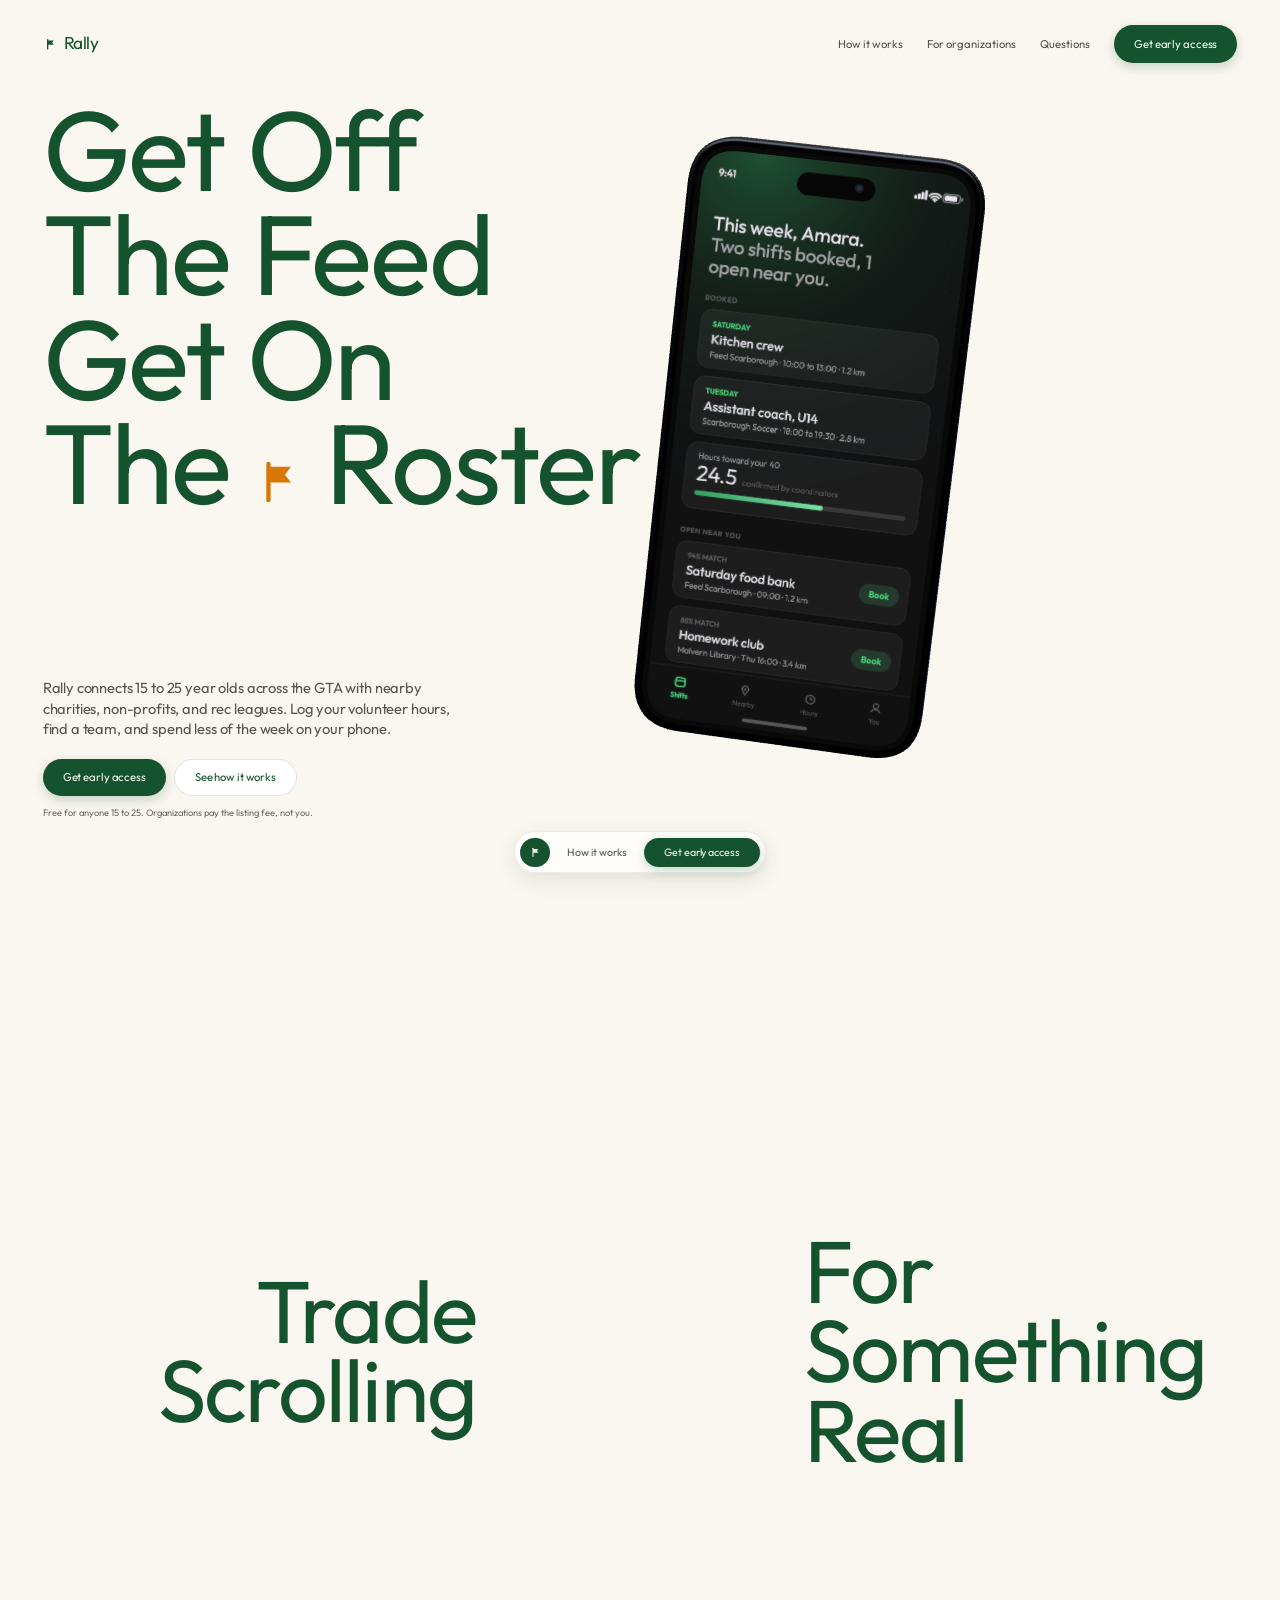
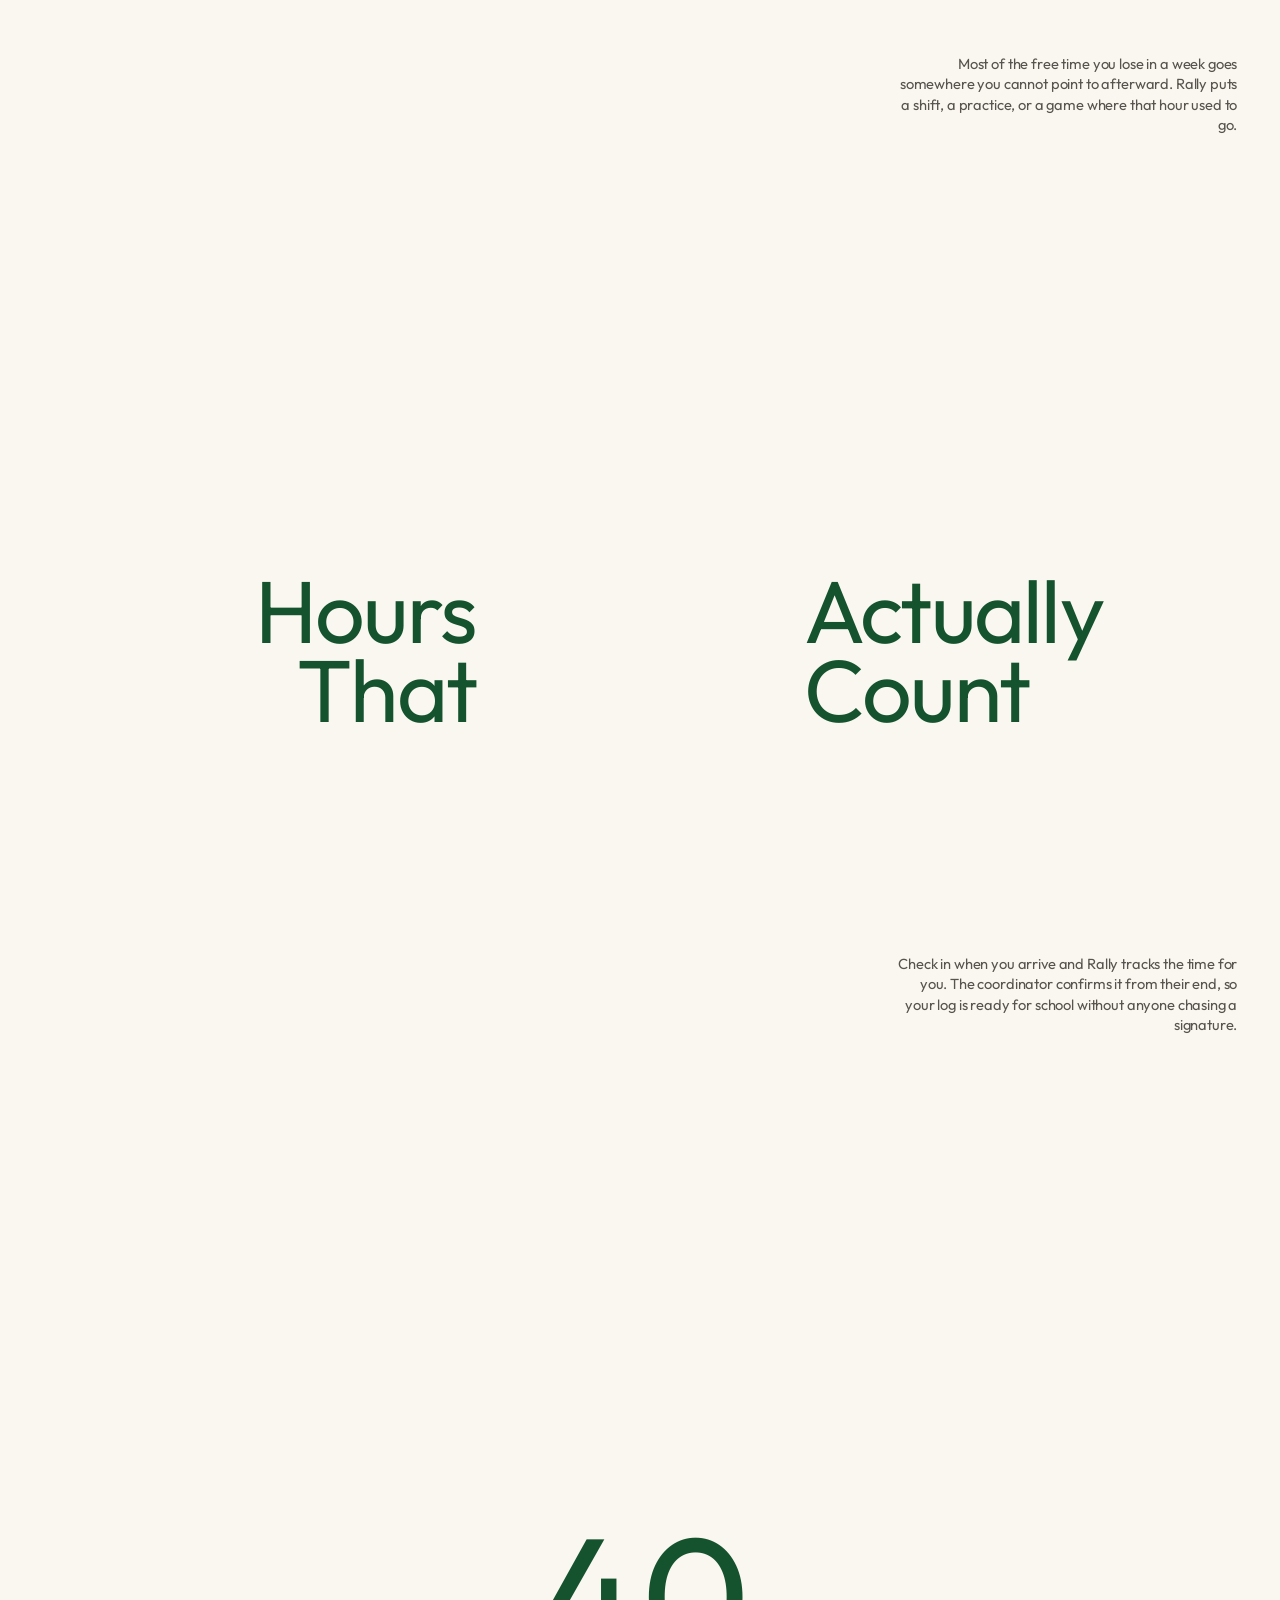
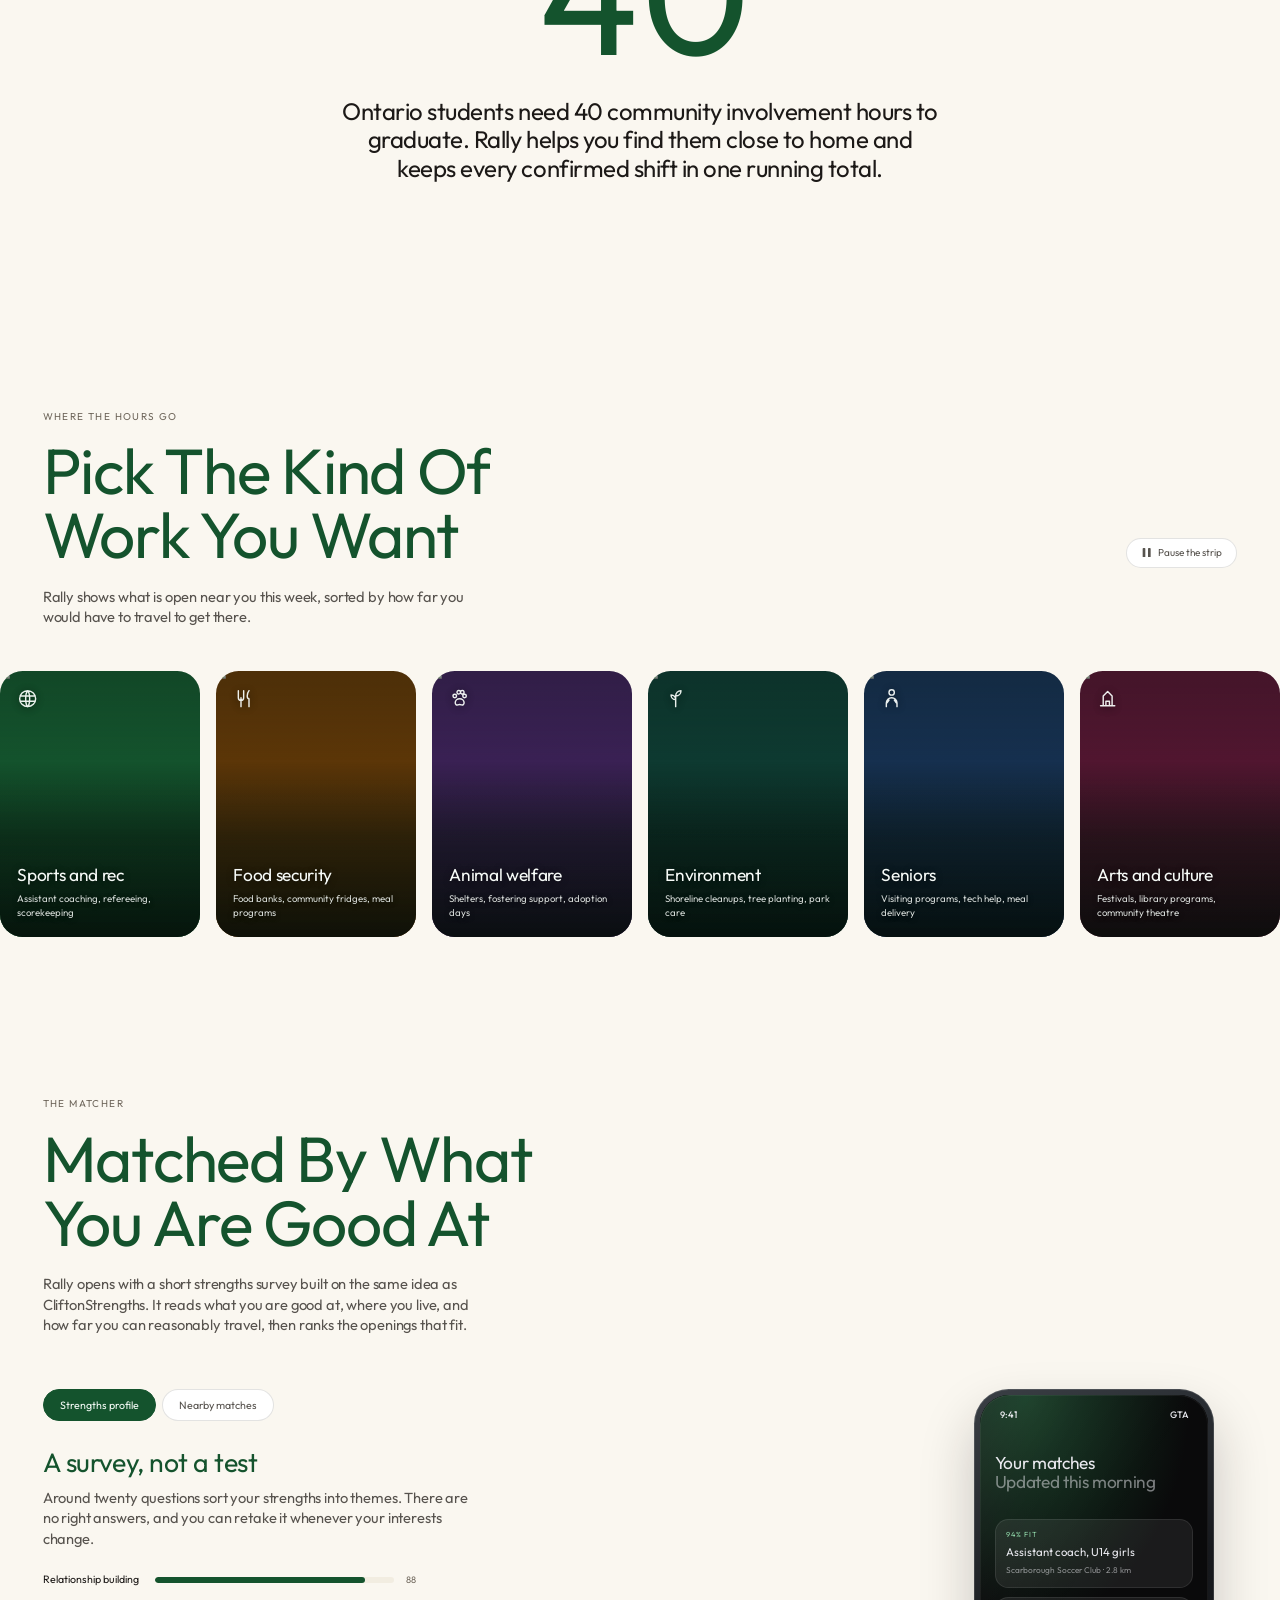
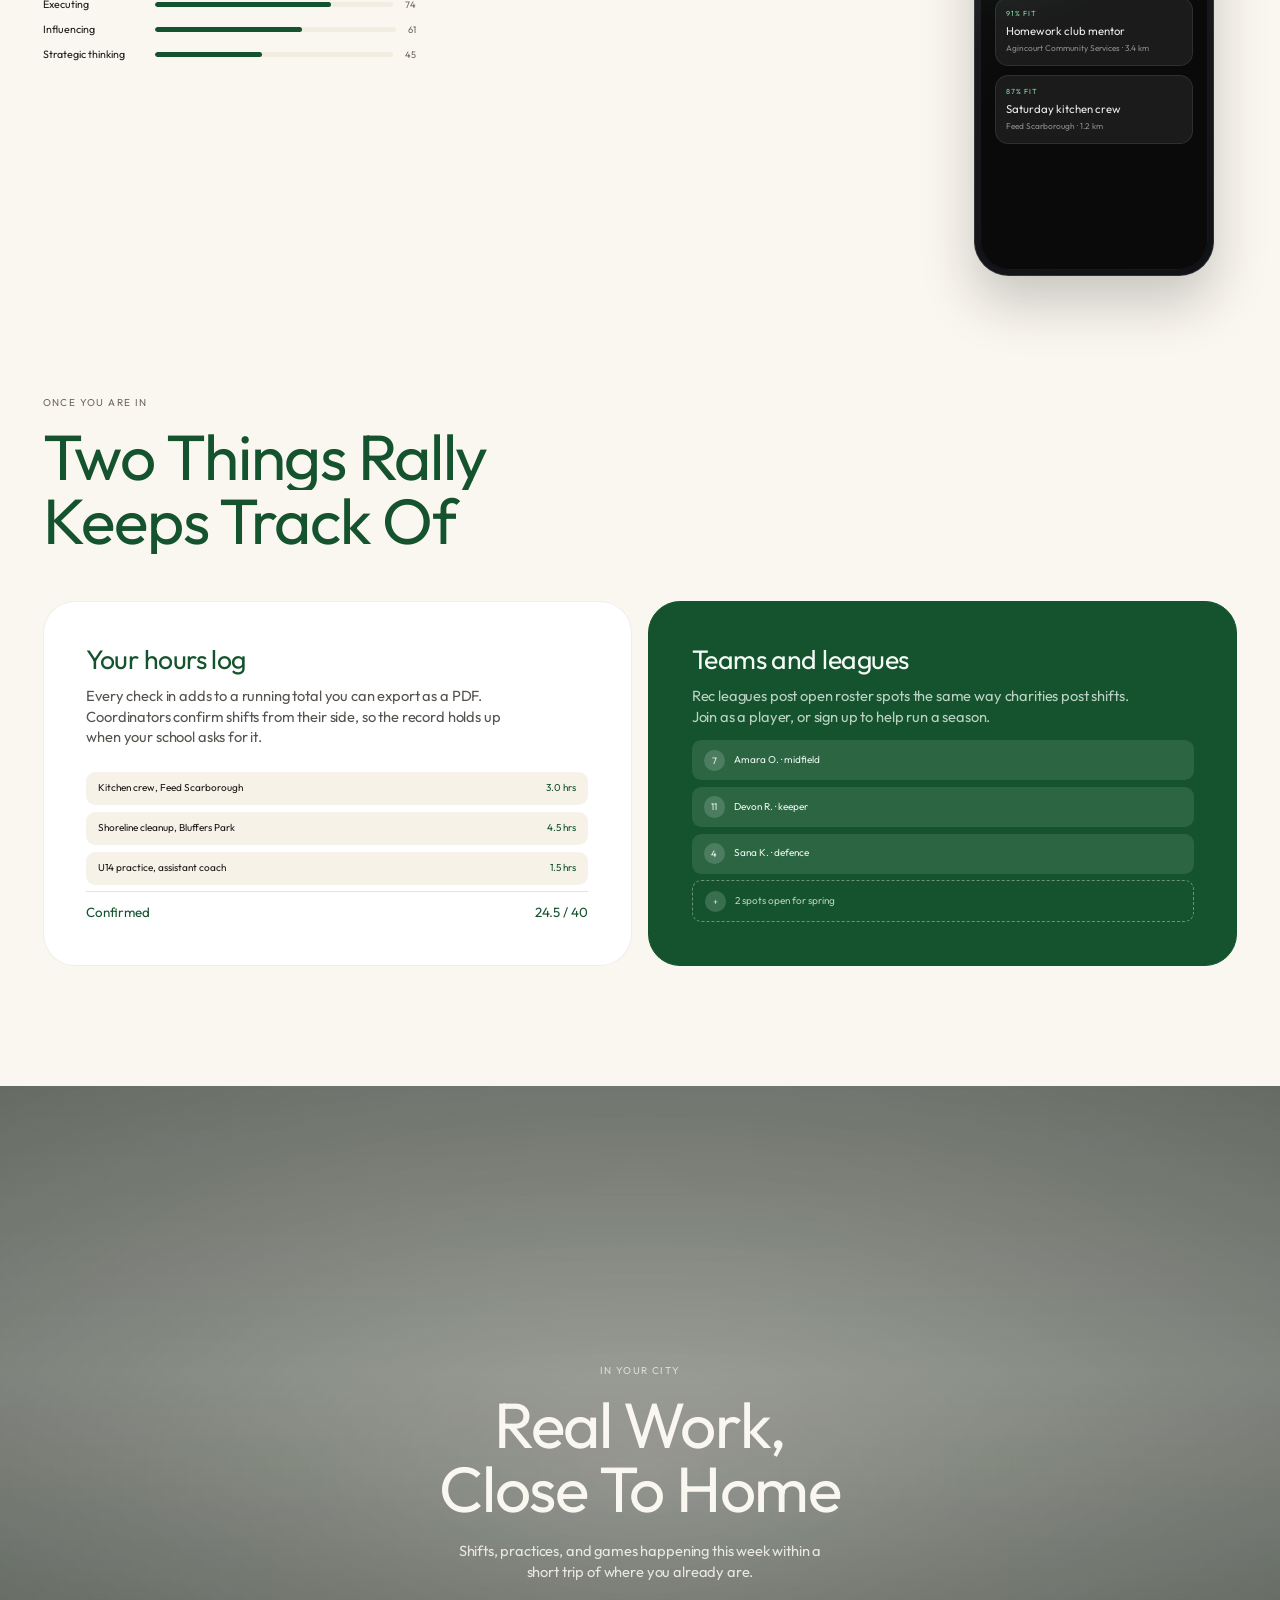
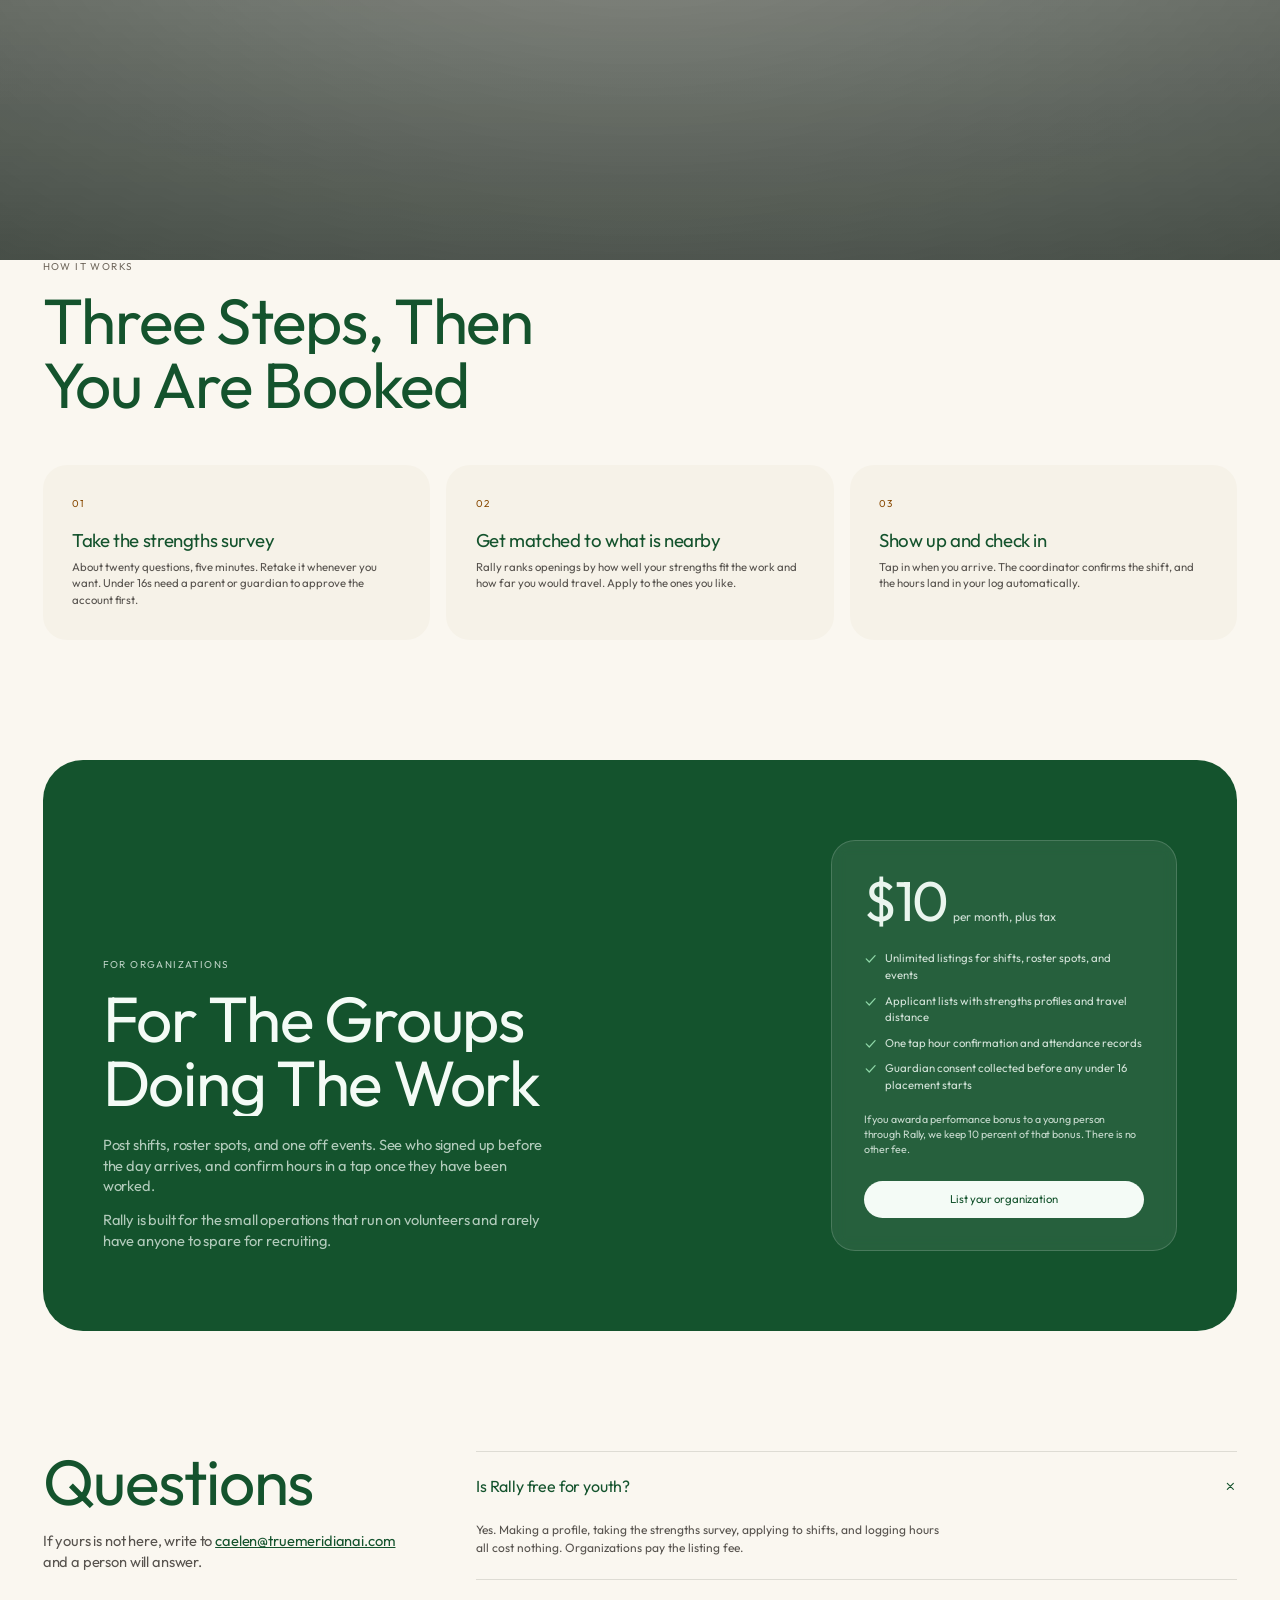
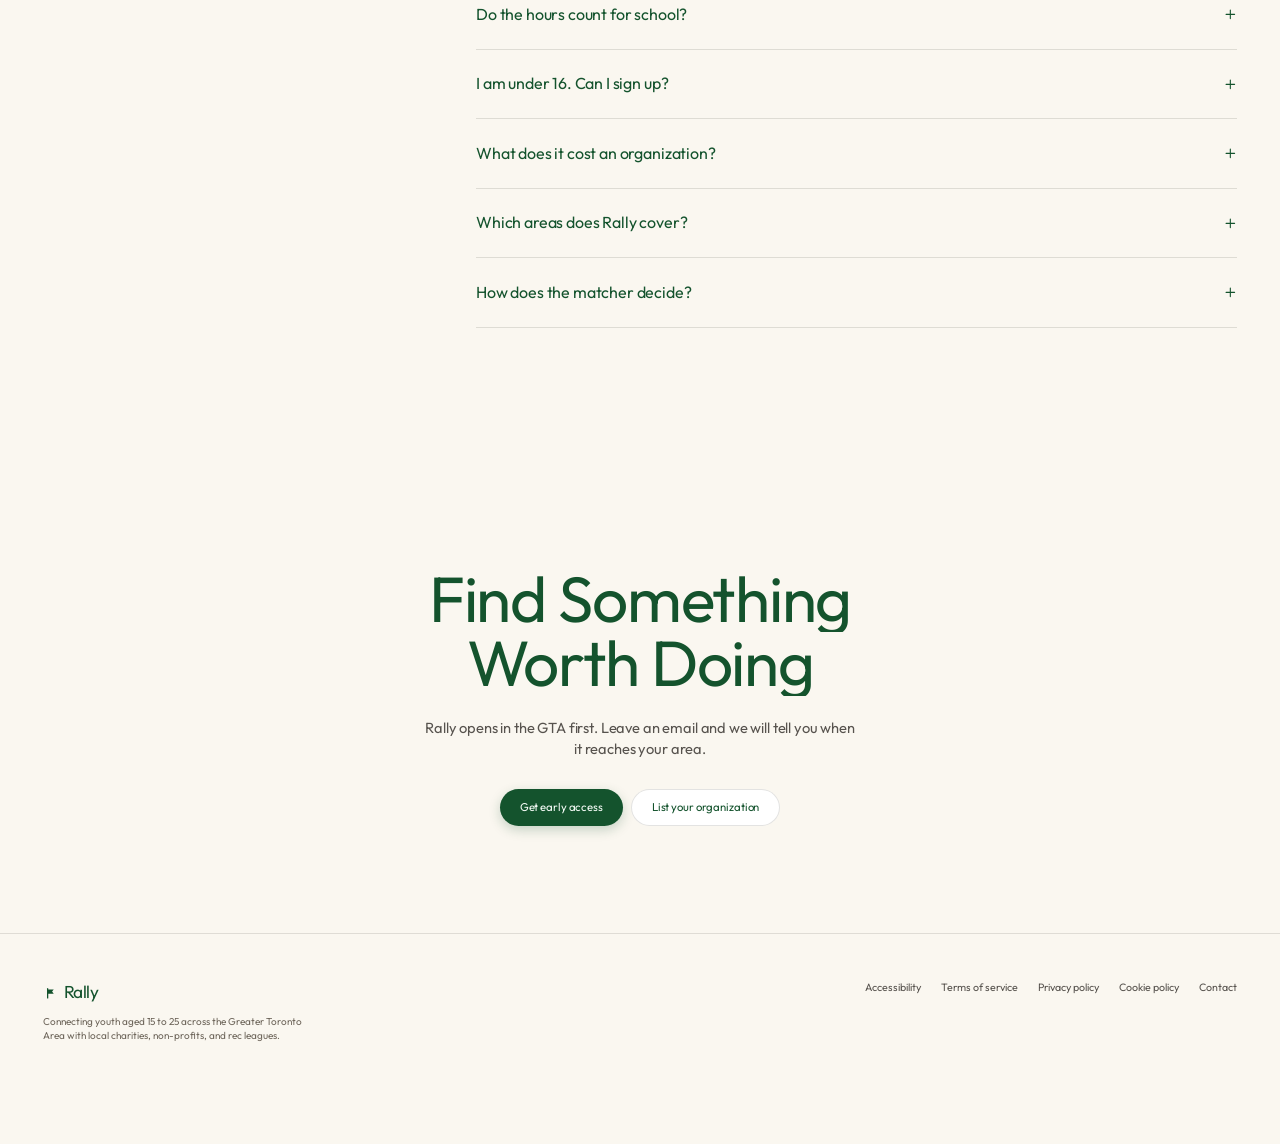
==== index.html @ d713d76a "Add a flowty-style full-bleed parallax band to the lower half Blends a cinematic scroll moment into " ====
<!DOCTYPE html>
<html lang="en-CA">
<head>
<meta charset="utf-8">
<meta name="viewport" content="width=device-width, initial-scale=1">
<title>Rally · volunteer hours, teams, and real-world opportunities for GTA youth</title>
<meta name="description" content="Rally connects 15 to 25 year olds across the Greater Toronto Area with nearby charities, non-profits, and rec leagues. Find shifts and roster spots, and log your volunteer hours in one place.">
<meta name="theme-color" content="#faf7f0">

<meta property="og:type" content="website">
<meta property="og:title" content="Rally · get off the feed, get on the roster">
<meta property="og:description" content="Volunteer hours, rec league spots, and nearby opportunities for GTA youth aged 15 to 25.">
<meta property="og:locale" content="en_CA">

<link rel="preconnect" href="https://fonts.googleapis.com">
<link rel="preconnect" href="https://fonts.gstatic.com" crossorigin>
<link href="https://fonts.googleapis.com/css2?family=Outfit:wght@300;400;500&display=swap" rel="stylesheet">
<link rel="stylesheet" href="assets/css/styles.css">
<link rel="icon" href="data:image/svg+xml,<svg xmlns='http://www.w3.org/2000/svg' viewBox='0 0 24 24'><rect width='24' height='24' rx='6' fill='%2314532d'/><path d='M7.6 4.4v15.2' stroke='%23faf7f0' stroke-width='2' stroke-linecap='round'/><path d='M7.6 5.6h9.6l-2.6 3.4 2.6 3.4H7.6z' fill='%23faf7f0'/></svg>">
</head>
<body>

<a class="skip-link" href="#main">Skip to content</a>

<!-- ===================== Masthead ===================== -->
<header class="masthead">
  <a class="wordmark" href="#main" aria-label="Rally, home">
    <svg viewBox="0 0 24 24" fill="none" aria-hidden="true">
      <path d="M7.6 4.4v15.2" stroke="currentColor" stroke-width="2.1" stroke-linecap="round"/>
      <path d="M7.6 5.6h10l-2.7 3.5 2.7 3.5h-10z" fill="currentColor"/>
    </svg>
    Rally
  </a>
  <nav aria-label="Primary">
    <a href="#how">How it works</a>
    <a href="#orgs">For organizations</a>
    <a href="#faq">Questions</a>
    <a class="btn btn--primary" href="early-access.html">Get early access</a>
  </nav>
</header>

<!-- ===================== Floating pill ===================== -->
<div class="pill" id="pill">
  <span class="pill__mark" aria-hidden="true">
    <svg viewBox="0 0 24 24" fill="none">
      <path d="M7.6 4.4v15.2" stroke="currentColor" stroke-width="2.1" stroke-linecap="round"/>
      <path d="M7.6 5.6h10l-2.7 3.5 2.7 3.5h-10z" fill="currentColor"/>
    </svg>
  </span>
  <a class="pill__link" href="#how">How it works</a>
  <a class="btn btn--primary" href="early-access.html">Get early access</a>
</div>

<main id="main">

<!-- ===================== Scroll track: sticky 3D phone + 3 chapters ===================== -->
<section class="track" id="track" aria-label="Introducing Rally">

  <div class="stage-wrap" aria-hidden="true">
    <div class="stage" id="stage">
      <!-- The CSS device below stays as the fallback. If WebGL initialises,
           phone3d.js hides it and renders here instead. -->
      <canvas class="stage-gl" id="stageGL"></canvas>
      <div class="phone" id="phone">
        <!-- front -->
        <div class="face face--front">
          <div class="screen">
            <div class="island"></div>

            <!-- portrait: this week -->
            <div class="scr scr--home" id="scrHome">
              <div class="scr__status">
                <span>9:41</span>
                <span class="scr__icons">
                  <svg viewBox="0 0 18 12" fill="currentColor" aria-hidden="true"><rect x="0" y="8" width="3" height="4" rx="1"/><rect x="5" y="5.5" width="3" height="6.5" rx="1"/><rect x="10" y="3" width="3" height="9" rx="1"/><rect x="15" y="0" width="3" height="12" rx="1"/></svg>
                  <svg viewBox="0 0 16 12" fill="none" stroke="currentColor" stroke-width="1.6" stroke-linecap="round" aria-hidden="true"><path d="M1 4.2a10 10 0 0 1 14 0"/><path d="M3.6 7a6.4 6.4 0 0 1 8.8 0"/><circle cx="8" cy="10.2" r="1.1" fill="currentColor" stroke="none"/></svg>
                  <svg viewBox="0 0 26 12" fill="none" aria-hidden="true"><rect x="0.6" y="0.6" width="21" height="10.8" rx="3" stroke="currentColor" stroke-opacity="0.5" stroke-width="1.2"/><rect x="2.2" y="2.2" width="15" height="7.6" rx="1.8" fill="currentColor"/><path d="M23.4 4.2v3.6a2.6 2.6 0 0 0 0-3.6z" fill="currentColor" fill-opacity="0.5"/></svg>
                </span>
              </div>
              <p class="scr__hello">This week, Amara.<br><span>Two shifts booked, 1 open near you.</span></p>

              <div class="mini-card">
                <div class="mini-card__tag">Saturday &middot; booked</div>
                <div class="mini-card__title">Kitchen crew</div>
                <div class="mini-card__meta">Feed Scarborough &middot; 10:00 to 13:00 &middot; 1.2 km</div>
              </div>

              <div class="mini-card">
                <div class="mini-card__tag">Tuesday &middot; booked</div>
                <div class="mini-card__title">Assistant coach, U14</div>
                <div class="mini-card__meta">Scarborough Soccer &middot; 18:00 to 19:30 &middot; 2.8 km</div>
              </div>

              <div class="mini-card">
                <div class="mini-card__title">Hours toward your 40</div>
                <div class="mini-card__meta">24.5 confirmed by coordinators</div>
                <div class="mini-bar"><i></i></div>
              </div>
            </div>

            <!-- landscape: on-shift tracker -->
            <div class="scr scr--shift" id="scrShift">
              <div class="shift-ui">
                <div class="tui__top">
                  <span class="tui__back">&lsaquo;</span>
                  <span class="tui__seg"><b>On shift</b><i>Break</i></span>
                  <span class="tui__clock">12:14 PM<small>Saturday</small></span>
                </div>
                <div class="tui__count">
                  <span><sup>H</sup>2</span><span class="dim"><sup>M</sup>14</span>
                </div>
                <div class="tui__foot">
                  <span class="tui__mode"><em></em><span>Kitchen crew<small>FEED SCARBOROUGH</small></span></span>
                  <span class="tui__cycle">3.0 hrs scheduled</span>
                </div>
                <div class="tui__controls">
                  <span class="tui__btn"><span></span>Check out</span>
                  <span class="tui__btn tui__btn--round">&#8635;</span>
                </div>
              </div>
            </div>
          </div>
        </div>

        <!-- back -->
        <div class="face face--back">
          <div class="camera">
            <span class="cam-wall cam-wall--l"></span>
            <span class="cam-wall cam-wall--r"></span>
            <span class="cam-wall cam-wall--t"></span>
            <span class="cam-wall cam-wall--b"></span>
            <span class="lens lens--1"></span>
            <span class="lens lens--2"></span>
            <span class="lens lens--3"></span>
            <span class="flash"></span>
            <span class="lidar"></span>
          </div>
          <span class="badge-back">Rally</span>
        </div>

        <!-- edges -->
        <div class="side side--l">
          <span class="nub nub--action"></span>
          <span class="nub nub--vol1"></span>
          <span class="nub nub--vol2"></span>
        </div>
        <div class="side side--r"><span class="nub"></span></div>
        <div class="side side--t"></div>
        <div class="side side--b"></div>
      </div>
    </div>
  </div>

  <div class="chapters">

    <!-- Chapter 1 -->
    <div class="chapter">
      <div class="chapter__head">
        <h1 class="display">Get Off<br>The Feed<br>Get On<br>The <svg class="h1-mark" viewBox="0 0 24 24" fill="none" aria-hidden="true"><path d="M7.6 3.6v16.8" stroke="currentColor" stroke-width="2" stroke-linecap="round"/><path d="M7.6 5h10.4l-2.8 3.6 2.8 3.6H7.6z" fill="currentColor"/></svg> Roster</h1>
      </div>
      <div class="chapter__foot">
        <p class="lede">Rally connects 15 to 25 year olds across the GTA with nearby charities, non-profits, and rec leagues. Log your volunteer hours, find a team, and spend less of the week on your phone.</p>
        <div class="hero-actions">
          <a class="btn btn--primary" href="early-access.html">Get early access</a>
          <a class="btn btn--ghost" href="#how">See how it works</a>
        </div>
        <p class="footnote">Free for anyone 15 to 25. Organizations pay the listing fee, not you.</p>
      </div>
    </div>

    <!-- Chapter 2 -->
    <div class="chapter chapter--thread">
      <h2 class="display thread">
        <span class="thread__l">Trade<br>Scrolling</span>
        <span class="thread__r">For<br>Something<br>Real</span>
      </h2>
      <p class="lede thread__lede">Most of the free time you lose in a week goes somewhere you cannot point to afterward. Rally puts a shift, a practice, or a game where that hour used to go.</p>
    </div>

    <!-- Chapter 3 -->
    <div class="chapter chapter--thread">
      <h2 class="display thread">
        <span class="thread__l">Hours<br>That</span>
        <span class="thread__r">Actually<br>Count</span>
      </h2>
      <p class="lede thread__lede">Check in when you arrive and Rally tracks the time for you. The coordinator confirms it from their end, so your log is ready for school without anyone chasing a signature.</p>
    </div>

  </div>
</section>

<!-- ===================== Stat ===================== -->
<section class="stat" data-reveal>
  <div class="odo" id="odo" role="img" aria-label="40 hours">
    <span class="odo__reel"><span class="odo__strip" data-digit="4"><span>0</span><span>1</span><span>2</span><span>3</span><span>4</span><span>5</span><span>6</span><span>7</span><span>8</span><span>9</span></span></span>
    <span class="odo__reel"><span class="odo__strip" data-digit="0"><span>0</span><span>1</span><span>2</span><span>3</span><span>4</span><span>5</span><span>6</span><span>7</span><span>8</span><span>9</span></span></span>
  </div>
  <p class="body-lg">Ontario students need 40 community involvement hours to graduate. Rally helps you find them close to home and keeps every confirmed shift in one running total.</p>
</section>

<!-- ===================== Causes ===================== -->
<section class="causes" aria-labelledby="causes-h">
  <div class="causes__intro" data-reveal>
    <div class="causes__head">
      <div>
        <p class="eyebrow">Where the hours go</p>
        <h2 id="causes-h" class="display--md">Pick The Kind Of<br>Work You Want</h2>
      </div>
      <button class="marquee-toggle" id="marqueeToggle" type="button" aria-pressed="false" aria-controls="marquee">
        <svg class="ico-pause" viewBox="0 0 12 14" fill="currentColor" aria-hidden="true"><rect x="0" y="0" width="4" height="14" rx="1.2"/><rect x="8" y="0" width="4" height="14" rx="1.2"/></svg>
        <svg class="ico-play" viewBox="0 0 12 14" fill="currentColor" aria-hidden="true"><path d="M1 1.2 11 7 1 12.8z"/></svg>
        <span id="marqueeToggleLabel">Pause the strip</span>
      </button>
    </div>
    <p class="lede" style="margin-top:calc(28 * var(--px))">Rally shows what is open near you this week, sorted by how far you would have to travel to get there.</p>
  </div>
  <div class="marquee" id="marquee" aria-hidden="true"></div>
  <ul class="sr-only">
    <li>Sports and rec: assistant coaching, refereeing, and scorekeeping for youth leagues.</li>
    <li>Food security: food banks, community fridges, and meal programs.</li>
    <li>Animal welfare: shelters, fostering support, and adoption events.</li>
    <li>Environment: shoreline cleanups, tree planting, and park stewardship.</li>
    <li>Seniors: visiting programs, tech help, and meal delivery.</li>
    <li>Arts and culture: festivals, library programs, and community theatre.</li>
  </ul>
</section>

<!-- ===================== Matcher ===================== -->
<section class="matcher" id="match" aria-labelledby="match-h">
  <div data-reveal>
    <p class="eyebrow">The matcher</p>
    <h2 id="match-h" class="display--md">Matched By What<br>You Are Good At</h2>
    <p class="lede" style="margin-top:calc(28 * var(--px))">Rally opens with a short strengths survey built on the same idea as CliftonStrengths. It reads what you are good at, where you live, and how far you can reasonably travel, then ranks the openings that fit.</p>
  </div>

  <div class="matcher__grid">
    <div data-reveal>
      <div class="tabs" role="tablist" aria-label="Matcher views">
        <button class="tab" role="tab" id="tab-str" aria-controls="panel-str" aria-selected="true">Strengths profile</button>
        <button class="tab" role="tab" id="tab-mat" aria-controls="panel-mat" aria-selected="false" tabindex="-1">Nearby matches</button>
      </div>

      <div class="panel" id="panel-str" role="tabpanel" aria-labelledby="tab-str" data-active tabindex="0">
        <h3>A survey, not a test</h3>
        <p class="lede">Around twenty questions sort your strengths into themes. There are no right answers, and you can retake it whenever your interests change.</p>
        <ul class="strengths">
          <li><span>Relationship building</span><span class="meter"><i data-w="88"></i></span><span class="pct">88</span></li>
          <li><span>Executing</span><span class="meter"><i data-w="74"></i></span><span class="pct">74</span></li>
          <li><span>Influencing</span><span class="meter"><i data-w="61"></i></span><span class="pct">61</span></li>
          <li><span>Strategic thinking</span><span class="meter"><i data-w="45"></i></span><span class="pct">45</span></li>
        </ul>
      </div>

      <div class="panel" id="panel-mat" role="tabpanel" aria-labelledby="tab-mat" tabindex="0">
        <h3>Ranked by fit and distance</h3>
        <p class="lede">Roles are ordered by how closely your strengths line up with the work, then by how long it takes you to get there on transit.</p>
        <ul class="matches">
          <li><span><strong>Assistant coach, U14 girls</strong><small>Scarborough Soccer Club &middot; 2.8 km</small></span><span class="fit">94% fit</span></li>
          <li><span><strong>Homework club mentor</strong><small>Agincourt Community Services &middot; 3.4 km</small></span><span class="fit">91% fit</span></li>
          <li><span><strong>Saturday kitchen crew</strong><small>Feed Scarborough &middot; 1.2 km</small></span><span class="fit">87% fit</span></li>
          <li><span><strong>Front desk, adoption days</strong><small>Toronto Humane Society &middot; 9.1 km</small></span><span class="fit">72% fit</span></li>
        </ul>
      </div>
    </div>

    <div data-reveal>
      <div class="prop" aria-hidden="true">
        <div class="screen">
          <div class="notch"></div>
          <div class="scr scr--home" style="opacity:1">
            <div class="scr__status"><span>9:41</span><span>GTA</span></div>
            <p class="scr__hello">Your matches<br><span>Updated this morning</span></p>
            <div class="mini-card">
              <div class="mini-card__tag">94% fit</div>
              <div class="mini-card__title">Assistant coach, U14 girls</div>
              <div class="mini-card__meta">Scarborough Soccer Club &middot; 2.8 km</div>
            </div>
            <div class="mini-card">
              <div class="mini-card__tag">91% fit</div>
              <div class="mini-card__title">Homework club mentor</div>
              <div class="mini-card__meta">Agincourt Community Services &middot; 3.4 km</div>
            </div>
            <div class="mini-card">
              <div class="mini-card__tag">87% fit</div>
              <div class="mini-card__title">Saturday kitchen crew</div>
              <div class="mini-card__meta">Feed Scarborough &middot; 1.2 km</div>
            </div>
          </div>
        </div>
      </div>
    </div>
  </div>
</section>

<!-- ===================== Feature cards ===================== -->
<section class="features" aria-labelledby="feat-h">
  <div data-reveal>
    <p class="eyebrow">Once you are in</p>
    <h2 id="feat-h" class="display--md">Two Things Rally<br>Keeps Track Of</h2>
  </div>

  <div class="features__grid">
    <article class="fcard" data-reveal>
      <h3>Your hours log</h3>
      <p class="lede">Every check in adds to a running total you can export as a PDF. Coordinators confirm shifts from their side, so the record holds up when your school asks for it.</p>
      <div class="fcard__viz">
        <div class="ledger">
          <div class="ledger__row"><b>Kitchen crew, Feed Scarborough</b><span class="ok">3.0 hrs</span></div>
          <div class="ledger__row"><b>Shoreline cleanup, Bluffers Park</b><span class="ok">4.5 hrs</span></div>
          <div class="ledger__row"><b>U14 practice, assistant coach</b><span class="ok">1.5 hrs</span></div>
          <div class="ledger__total"><span>Confirmed</span><span>24.5 / 40</span></div>
        </div>
      </div>
    </article>

    <article class="fcard fcard--dark" data-reveal>
      <h3>Teams and leagues</h3>
      <p class="lede">Rec leagues post open roster spots the same way charities post shifts. Join as a player, or sign up to help run a season.</p>
      <div class="fcard__viz">
        <div class="roster">
          <div class="roster__row"><span class="roster__num">7</span>Amara O. &middot; midfield</div>
          <div class="roster__row"><span class="roster__num">11</span>Devon R. &middot; keeper</div>
          <div class="roster__row"><span class="roster__num">4</span>Sana K. &middot; defence</div>
          <div class="roster__row open"><span class="roster__num">+</span>2 spots open for spring</div>
        </div>
      </div>
    </article>
  </div>
</section>

<!-- ===================== Full-bleed parallax band ===================== -->
<section class="band" aria-labelledby="band-h">
  <div class="band__media" aria-hidden="true">
    <img class="band__img"
         src="https://images.unsplash.com/photo-1593113630400-ea4288922497?auto=format&fit=crop&w=2200&h=1300&q=72"
         alt="" loading="lazy" decoding="async">
    <div class="band__scrim"></div>
  </div>
  <div class="band__inner">
    <p class="eyebrow band__eyebrow">In your city</p>
    <h2 id="band-h" class="display--md band__h">Real Work,<br>Close To Home</h2>
    <p class="lede band__lede">Shifts, practices, and games happening this week within a short trip of where you already are.</p>
  </div>
</section>

<!-- ===================== How it works ===================== -->
<section class="steps" id="how" aria-labelledby="how-h">
  <div data-reveal>
    <p class="eyebrow">How it works</p>
    <h2 id="how-h" class="display--md">Three Steps, Then<br>You Are Booked</h2>
  </div>
  <div class="steps__grid">
    <div class="step" data-reveal>
      <h3>Take the strengths survey</h3>
      <p>About twenty questions, five minutes. Retake it whenever you want. Under 16s need a parent or guardian to approve the account first.</p>
    </div>
    <div class="step" data-reveal>
      <h3>Get matched to what is nearby</h3>
      <p>Rally ranks openings by how well your strengths fit the work and how far you would travel. Apply to the ones you like.</p>
    </div>
    <div class="step" data-reveal>
      <h3>Show up and check in</h3>
      <p>Tap in when you arrive. The coordinator confirms the shift, and the hours land in your log automatically.</p>
    </div>
  </div>
</section>

<!-- ===================== For organizations ===================== -->
<section class="orgs" id="orgs" aria-labelledby="orgs-h" data-reveal>
  <div class="orgs__grid">
    <div>
      <p class="eyebrow" style="color:rgba(234,245,238,.78)">For organizations</p>
      <h2 id="orgs-h" class="display--md">For The Groups<br>Doing The Work</h2>
      <p class="lede" style="margin-top:calc(28 * var(--px))">Post shifts, roster spots, and one off events. See who signed up before the day arrives, and confirm hours in a tap once they have been worked.</p>
      <p class="lede" style="margin-top:calc(20 * var(--px))">Rally is built for the small operations that run on volunteers and rarely have anyone to spare for recruiting.</p>
    </div>

    <div class="price">
      <div class="price__amount"><b>$10</b><span>per month, plus tax</span></div>
      <ul>
        <li><svg viewBox="0 0 24 24" fill="none" aria-hidden="true"><path d="M4 12.5 9.5 18 20 6.5" stroke="currentColor" stroke-width="2.2" stroke-linecap="round" stroke-linejoin="round"/></svg>Unlimited listings for shifts, roster spots, and events</li>
        <li><svg viewBox="0 0 24 24" fill="none" aria-hidden="true"><path d="M4 12.5 9.5 18 20 6.5" stroke="currentColor" stroke-width="2.2" stroke-linecap="round" stroke-linejoin="round"/></svg>Applicant lists with strengths profiles and travel distance</li>
        <li><svg viewBox="0 0 24 24" fill="none" aria-hidden="true"><path d="M4 12.5 9.5 18 20 6.5" stroke="currentColor" stroke-width="2.2" stroke-linecap="round" stroke-linejoin="round"/></svg>One tap hour confirmation and attendance records</li>
        <li><svg viewBox="0 0 24 24" fill="none" aria-hidden="true"><path d="M4 12.5 9.5 18 20 6.5" stroke="currentColor" stroke-width="2.2" stroke-linecap="round" stroke-linejoin="round"/></svg>Guardian consent collected before any under 16 placement starts</li>
      </ul>
      <p class="lede" style="margin-top:calc(28 * var(--px));font-size:calc(16 * var(--px));color:rgba(234,245,238,.82)">If you award a performance bonus to a young person through Rally, we keep 10 percent of that bonus. There is no other fee.</p>
      <a class="btn" href="early-access.html?as=organization">List your organization</a>
    </div>
  </div>
</section>

<!-- ===================== FAQ ===================== -->
<section class="faq" id="faq" aria-labelledby="faq-h">
  <div class="faq__grid">
    <div data-reveal>
      <h2 id="faq-h" class="display--md">Questions</h2>
      <p class="lede" style="margin-top:calc(28 * var(--px))">If yours is not here, write to <a href="mailto:caelen@truemeridianai.com" style="color:var(--forest);text-decoration:underline">caelen@truemeridianai.com</a> and a person will answer.</p>
    </div>

    <div class="faq__list" data-reveal>
      <details open>
        <summary>Is Rally free for youth?<svg class="chev" viewBox="0 0 24 24" fill="none" aria-hidden="true"><path d="M12 5v14M5 12h14" stroke="currentColor" stroke-width="1.8" stroke-linecap="round"/></svg></summary>
        <p>Yes. Making a profile, taking the strengths survey, applying to shifts, and logging hours all cost nothing. Organizations pay the listing fee.</p>
      </details>

      <details>
        <summary>Do the hours count for school?<svg class="chev" viewBox="0 0 24 24" fill="none" aria-hidden="true"><path d="M12 5v14M5 12h14" stroke="currentColor" stroke-width="1.8" stroke-linecap="round"/></svg></summary>
        <p>Rally records each shift and the coordinator confirms it, then you can export the log as a PDF. Requirements differ between boards, so check with your guidance counsellor about what yours accepts before you rely on it.</p>
      </details>

      <details>
        <summary>I am under 16. Can I sign up?<svg class="chev" viewBox="0 0 24 24" fill="none" aria-hidden="true"><path d="M12 5v14M5 12h14" stroke="currentColor" stroke-width="1.8" stroke-linecap="round"/></svg></summary>
        <p>Yes, with a parent or guardian. Anyone under 16 needs a guardian to approve the account, and the guardian is asked to approve each placement before it starts.</p>
      </details>

      <details>
        <summary>What does it cost an organization?<svg class="chev" viewBox="0 0 24 24" fill="none" aria-hidden="true"><path d="M12 5v14M5 12h14" stroke="currentColor" stroke-width="1.8" stroke-linecap="round"/></svg></summary>
        <p>$10 a month keeps your listings up, with no cap on how many you post. If you choose to award a performance bonus to a young person through Rally, we keep 10 percent of that bonus.</p>
      </details>

      <details>
        <summary>Which areas does Rally cover?<svg class="chev" viewBox="0 0 24 24" fill="none" aria-hidden="true"><path d="M12 5v14M5 12h14" stroke="currentColor" stroke-width="1.8" stroke-linecap="round"/></svg></summary>
        <p>The Greater Toronto Area to start, including Toronto, Peel, York, Durham, and Halton.</p>
      </details>

      <details>
        <summary>How does the matcher decide?<svg class="chev" viewBox="0 0 24 24" fill="none" aria-hidden="true"><path d="M12 5v14M5 12h14" stroke="currentColor" stroke-width="1.8" stroke-linecap="round"/></svg></summary>
        <p>It compares the strengths themes from your survey against what an organization says the role needs, then weights the result by travel distance. You see the openings and choose which to apply for. Nothing is booked on your behalf.</p>
      </details>
    </div>
  </div>
</section>

<!-- ===================== Finale ===================== -->
<section class="finale" id="get" aria-labelledby="get-h">
  <h2 id="get-h" class="display--md" data-reveal>Find Something<br>Worth Doing</h2>
  <p class="lede" data-reveal>Rally opens in the GTA first. Leave an email and we will tell you when it reaches your area.</p>
  <div class="hero-actions" data-reveal>
    <a class="btn btn--primary" href="early-access.html">Get early access</a>
    <a class="btn btn--ghost" href="early-access.html?as=organization">List your organization</a>
  </div>
</section>

</main>

<!-- ===================== Footer ===================== -->
<footer class="foot">
  <div>
    <a class="wordmark" href="#main">
      <svg viewBox="0 0 24 24" fill="none" aria-hidden="true">
        <path d="M7.6 4.4v15.2" stroke="currentColor" stroke-width="2.1" stroke-linecap="round"/>
        <path d="M7.6 5.6h10l-2.7 3.5 2.7 3.5h-10z" fill="currentColor"/>
      </svg>
      Rally
    </a>
    <p class="foot__note">Connecting youth aged 15 to 25 across the Greater Toronto Area with local charities, non-profits, and rec leagues.</p>
  </div>

  <nav class="foot__legal" aria-label="Legal">
    <a href="legal/accessibility.html">Accessibility</a>
    <a href="legal/terms.html">Terms of service</a>
    <a href="legal/privacy.html">Privacy policy</a>
    <a href="legal/cookies.html">Cookie policy</a>
    <a href="mailto:caelen@truemeridianai.com">Contact</a>
  </nav>
</footer>

<script src="assets/js/main.js"></script>

<script type="importmap">
{ "imports": { "three": "./assets/vendor/three.module.js" } }
</script>
<script type="module">
/* Boots the WebGL device. Anything that goes wrong here (no WebGL, blocked
   module, older browser) leaves the CSS build in place untouched, so the
   page degrades rather than breaking. */
import { createPhone } from "./assets/js/phone3d.js";
import { paintScreen, resetLayers, SCREEN_W, SCREEN_H } from "./assets/js/screen.js";

const reduce = window.matchMedia("(prefers-reduced-motion: reduce)");

try {
  const canvas = document.getElementById("stageGL");
  const stage = document.getElementById("stage");
  if (!canvas || !stage) throw new Error("no stage");

  const screenCanvas = document.createElement("canvas");
  screenCanvas.width = SCREEN_W;
  screenCanvas.height = SCREEN_H;
  paintScreen(screenCanvas, 0);

  const phone = createPhone(canvas, { screenCanvas });

  const narrowQ = window.matchMedia("(max-width: 1024px)");
  function fit() {
    const r = stage.getBoundingClientRect();
    // smaller in one column, where the device shares the width with the copy
    if (r.width && r.height) phone.resize(r.width, r.height, narrowQ.matches ? 1.95 : 1.36);
  }
  fit();
  // draw as well as resize, or a layout change leaves a correctly sized but
  // never repainted canvas (which is what reduced motion hit)
  new ResizeObserver(function () { fit(); settle(); }).observe(stage);
  narrowQ.addEventListener("change", function () { fit(); settle(); });

  let blend = 0;
  window.__phone3d = {
    setPose(rx, ry, rz, tx, ty, s) { phone.setPose(rx, ry, rz, tx, ty, s); },
    setBlend(b) {
      // repainting the texture is the expensive part, so only when it moves
      if (Math.abs(b - blend) < 0.015 && b !== 0 && b !== 1) return;
      if (b === blend) return;
      blend = b;
      paintScreen(screenCanvas, b);
      phone.refreshScreen();
    },
    draw() { phone.draw(); },
    deviceHeight() { return phone.deviceHeight(); }
  };

  stage.classList.add("is-gl");

  /* Take the current pose. Under reduced motion the scrub is never wired up,
     so the device parks in the same static pose the CSS fallback uses; asking
     main.js to snap would run the scroll arc and undo it. */
  function settle() {
    if (reduce.matches) phone.setPose(-4, -16, 0, 0, 0, 1);
    else if (window.__rallySnap) window.__rallySnap();
    phone.draw();
  }

  /* Outfit has to be resident before the screen is painted, or the texture
     bakes in the fallback face and never updates. */
  if (document.fonts && document.fonts.ready) {
    document.fonts.ready.then(function () {
      resetLayers();
      paintScreen(screenCanvas, blend);
      phone.refreshScreen();
      settle();
    });
  }

  settle();
} catch (e) {
  console.warn("3D device unavailable, keeping the CSS build:", e && e.message);
}
</script>
</body>
</html>
---- assets/css/styles.css ----
/* =========================================================================
   Rally — landing page
   Fluid unit system: every value is authored against a 1920px canvas and
   scales linearly with the viewport, clamped between 1024px and 2560px.
   calc(170 * var(--px)) === 170px at 1920w, 127.5px at 1440w.
   ========================================================================= */

:root {
  --container-min: 1024px;
  --container-max: 2560px;
  --container: clamp(var(--container-min), 100vw, var(--container-max));
  --px: calc(var(--container) / 1920);

  /* Palette: forest + cream */
  --cream: #faf7f0;
  --cream-deep: #f2ede1;
  --wash: #f6f2e8;
  --surface: #ffffff;
  --forest: #14532d;
  --forest-lift: #1c6b3c;
  --forest-deep: #0d3b20;
  --amber: #d97706;      /* graphics only; 2.9:1 on cream, too low for text */
  --amber-ink: #8a4c05;  /* the text-safe amber */
  --ink: #1c1917;
  --ink-soft: #57534e;
  --ink-faint: #6f675c;  /* 5.2:1 on cream, 5.0:1 on wash */
  --line: rgba(28, 25, 23, 0.12);
  --line-soft: rgba(28, 25, 23, 0.07);

  /* Phone geometry. Ratios taken from a 16 Pro: 71.5 x 149.6 x 8.25mm gives
     h/w 2.09 and d/w 0.115, so the body reads as the real proportion. */
  --pw: calc(330 * var(--px));
  --ph: calc(690 * var(--px));
  --pd: calc(38 * var(--px));
  --pr: calc(50 * var(--px));
  --cw: calc(134 * var(--px));  /* camera plateau, 40% of body width */
  --cd: calc(9 * var(--px));    /* how far the bump stands off the back */
  --crad: calc(44 * var(--px)); /* plateau corner radius; walls inset by it */

  --ease: cubic-bezier(0.22, 0.61, 0.36, 1);
}

*,
*::before,
*::after { box-sizing: border-box; }

html {
  -webkit-text-size-adjust: 100%;
  scroll-behavior: smooth;
  color-scheme: light;
}

body {
  margin: 0;
  background: var(--cream);
  color: var(--ink);
  font-family: "Outfit", ui-sans-serif, system-ui, -apple-system, "Segoe UI", sans-serif;
  font-size: calc(16 * var(--px));
  font-weight: 400;
  line-height: 1.45;
  -webkit-font-smoothing: antialiased;
  -moz-osx-font-smoothing: grayscale;
  overflow-x: hidden;
}

img, svg { display: block; max-width: 100%; }
a { color: inherit; text-decoration: none; }
button { font: inherit; color: inherit; border: 0; background: none; cursor: pointer; }

:where(a, button, summary, [tabindex]):focus-visible {
  outline: calc(3 * var(--px)) solid var(--forest);
  outline-offset: calc(3 * var(--px));
  border-radius: calc(6 * var(--px));
}

.sr-only {
  position: absolute;
  width: 1px; height: 1px;
  padding: 0; margin: -1px;
  overflow: hidden; clip: rect(0 0 0 0);
  white-space: nowrap; border: 0;
}

.skip-link {
  position: absolute;
  top: calc(12 * var(--px));
  left: calc(12 * var(--px));
  z-index: 200;
  padding: calc(12 * var(--px)) calc(20 * var(--px));
  background: var(--forest);
  color: var(--cream);
  border-radius: calc(999 * var(--px));
  transform: translateY(-200%);
  transition: transform 0.2s var(--ease);
}
.skip-link:focus { transform: translateY(0); }

/* ---------- Type scale (matches Flowty's ratios, re-skinned) ---------- */

/* The size modifiers are used on their own, without the base class, so the
   shared properties have to be listed for all three. */
.display,
.display--xl,
.display--md {
  font-weight: 400;
  letter-spacing: -0.02em;
  color: var(--forest);
  margin: 0;
}

/* 170 resolves to 127.5px at 1440, flowty.co's exact hero size. The hero
   headline is broken into four short lines so it stays clear of the device
   sitting centre-right; the threaded chapters below split their headline
   left and right of the dead-centre device. */
.display     { font-size: calc(170 * var(--px)); line-height: 0.88; }
.display--xl { font-size: calc(250 * var(--px)); line-height: 0.94; letter-spacing: -0.025em; }
.display--md { font-size: calc(96 * var(--px));  line-height: 0.96; }

.title-sm {
  font-size: calc(48 * var(--px));
  line-height: 1.04;
  letter-spacing: -0.02em;
  font-weight: 400;
  color: var(--forest);
  margin: 0;
}

.lede {
  font-size: calc(22 * var(--px));
  line-height: 1.4;
  letter-spacing: -0.01em;
  color: var(--ink-soft);
  margin: 0;
  max-width: calc(660 * var(--px));
}

.body-lg {
  font-size: calc(36 * var(--px));
  line-height: 1.2;
  letter-spacing: -0.02em;
  color: var(--ink);
  margin: 0;
}

.eyebrow {
  font-size: calc(15 * var(--px));
  letter-spacing: 0.14em;
  text-transform: uppercase;
  color: var(--ink-faint);
  margin: 0 0 calc(24 * var(--px));
}

/* ---------- Layout ---------- */

.shell {
  width: 100%;
  padding-inline: calc(64 * var(--px));
}

section { position: relative; }

/* ---------- Header ---------- */

.masthead {
  position: absolute;
  inset: 0 0 auto 0;
  z-index: 60;
  display: flex;
  align-items: center;
  justify-content: space-between;
  padding: calc(38 * var(--px)) calc(64 * var(--px));
}

.wordmark {
  display: inline-flex;
  align-items: center;
  gap: calc(10 * var(--px));
  font-size: calc(26 * var(--px));
  letter-spacing: -0.03em;
  color: var(--forest);
}
.wordmark svg { width: calc(22 * var(--px)); height: calc(22 * var(--px)); }

.masthead nav {
  display: flex;
  align-items: center;
  gap: calc(36 * var(--px));
  font-size: calc(17 * var(--px));
  color: var(--ink-soft);
}
.masthead nav a:hover { color: var(--forest); }

/* ---------- Buttons ---------- */

.btn {
  display: inline-flex;
  align-items: center;
  justify-content: center;
  gap: calc(10 * var(--px));
  height: calc(56 * var(--px));
  padding-inline: calc(30 * var(--px));
  border-radius: calc(999 * var(--px));
  font-size: calc(17 * var(--px));
  letter-spacing: -0.01em;
  white-space: nowrap;
  transition: transform 0.25s var(--ease), background-color 0.25s var(--ease),
              color 0.25s var(--ease), box-shadow 0.25s var(--ease);
}
.btn:hover { transform: translateY(calc(-2 * var(--px))); }
.btn:active { transform: translateY(0); }

.btn--primary {
  background: var(--forest);
  color: #f4fbf6;
  box-shadow: 0 calc(6 * var(--px)) calc(18 * var(--px)) rgba(20, 83, 45, 0.22);
}
.btn--primary:hover {
  background: var(--forest-lift);
  box-shadow: 0 calc(12 * var(--px)) calc(28 * var(--px)) rgba(20, 83, 45, 0.28);
}

.btn--ghost {
  background: var(--surface);
  color: var(--forest);
  border: 1px solid var(--line);
}
.btn--ghost:hover { border-color: var(--forest); }

.btn--icon {
  width: calc(56 * var(--px));
  padding: 0;
}
.btn--icon svg { width: calc(20 * var(--px)); height: calc(20 * var(--px)); }

/* ---------- Floating pill (Flowty's signature fixed chip) ---------- */

.pill {
  position: fixed;
  left: 50%;
  bottom: calc(40 * var(--px));
  transform: translateX(-50%);
  z-index: 70;
  display: flex;
  align-items: center;
  gap: calc(6 * var(--px));
  padding: calc(8 * var(--px));
  border-radius: calc(999 * var(--px));
  background: rgba(255, 255, 255, 0.72);
  border: 1px solid var(--line-soft);
  backdrop-filter: blur(calc(18 * var(--px))) saturate(1.4);
  -webkit-backdrop-filter: blur(calc(18 * var(--px))) saturate(1.4);
  box-shadow: 0 calc(10 * var(--px)) calc(34 * var(--px)) rgba(28, 25, 23, 0.1);
  transition: opacity 0.4s var(--ease), transform 0.4s var(--ease);
}
.pill__mark {
  display: grid;
  place-items: center;
  width: calc(44 * var(--px));
  height: calc(44 * var(--px));
  border-radius: calc(999 * var(--px));
  background: var(--forest);
  color: var(--cream);
}
.pill__mark svg { width: calc(19 * var(--px)); height: calc(19 * var(--px)); }
.pill .btn { height: calc(44 * var(--px)); font-size: calc(16 * var(--px)); }
.pill__link {
  padding-inline: calc(20 * var(--px));
  font-size: calc(16 * var(--px));
  color: var(--ink-soft);
}
.pill__link:hover { color: var(--forest); }

/* ---------- Ambient background wash ---------- */

.aura {
  position: absolute;
  border-radius: 50%;
  filter: blur(calc(120 * var(--px)));
  pointer-events: none;
  z-index: 0;
}

/* =========================================================================
   Scroll track — sticky 3D phone + three chapters
   ========================================================================= */

/* A short tail (not a full viewport) extends the sticky travel just past the
   third chapter's centre so the device is solidly pinned while that chapter
   is framed, then releases and scrolls up together with the chapter into the
   next section. A full 100vh here left an empty band after the device exited
   before the next section arrived. */
.track { position: relative; z-index: 1; padding-bottom: 30vh; }

/* The chapters are pulled up over the stage with a negative margin-top on
   THEM, not a negative margin-bottom here. A negative bottom margin would
   collapse this element's margin box to zero height, and sticky release is
   measured against the margin box, so the phone would stay pinned forever
   and bleed over every section below the track. */
.stage-wrap {
  position: sticky;
  top: 0;
  height: 100vh;
  z-index: 2;
  pointer-events: none;
  display: grid;
  place-items: center;
}

.stage {
  position: relative;
  width: 100%;
  height: 100%;
  perspective: calc(2000 * var(--px));
  /* dead centre: the device sits in the middle of the viewport and the
     headline threads around it, left and right */
  perspective-origin: 50% 50%;
}

.phone {
  position: absolute;
  top: 50%;
  left: 50%;
  width: var(--pw);
  height: var(--ph);
  margin: calc(var(--ph) / -2) 0 0 calc(var(--pw) / -2);
  transform-style: preserve-3d;
  will-change: transform;
}

.face {
  position: absolute;
  top: 50%;
  left: 50%;
  backface-visibility: hidden;
  border-radius: var(--pr);
}

.face--front,
.face--back {
  width: var(--pw);
  height: var(--ph);
  margin: calc(var(--ph) / -2) 0 0 calc(var(--pw) / -2);
}

/* Black titanium. The reference device is very dark: the brightest point on
   the entire body barely clears #5d. Earlier revisions used near-chrome rails
   and the whole thing read as cheap plastic, so keep the range low. */
.face--front {
  transform: translateZ(calc(var(--pd) / 2));
  background: linear-gradient(152deg, #34383e 0%, #24272c 18%, #191b1f 55%, #202329 100%);
  padding: calc(5 * var(--px));
  box-shadow: inset 0 0 0 1px rgba(255, 255, 255, 0.13);
}

/* preserve-3d, and deliberately NOT overflow:hidden — an overflow clip forces
   a flat rendering context, which would collapse the camera bump back into
   the panel and undo the whole point of it. */
.face--back {
  transform: rotateY(180deg) translateZ(calc(var(--pd) / 2));
  transform-style: preserve-3d;
  background:
    radial-gradient(120% 80% at 24% 10%, rgba(255, 255, 255, 0.05), transparent 55%),
    linear-gradient(158deg, #2b2e34 0%, #1e2126 16%, #15171a 52%, #1b1e22 100%);
  box-shadow: inset 0 0 0 1px rgba(255, 255, 255, 0.12);
}
.face--back::after {
  content: "";
  position: absolute;
  inset: 0;
  border-radius: inherit;
  background: linear-gradient(118deg, transparent 34%, rgba(255, 255, 255, 0.035) 49%, transparent 64%);
}

/* ---------- camera bump ----------
   A real box, not a flat decal: the plateau is pushed out along the back
   face's local +Z and four side walls span the gap back to the panel. That
   silhouette is what keeps the edge-on frame of the tumble readable. */

.camera {
  position: absolute;
  top: calc(26 * var(--px));
  left: calc(26 * var(--px));
  width: var(--cw);
  height: var(--cw);
  border-radius: var(--crad);
  transform: translateZ(var(--cd));
  transform-style: preserve-3d;
  backface-visibility: hidden;
  background:
    radial-gradient(120% 95% at 22% 12%, rgba(255, 255, 255, 0.07), transparent 62%),
    linear-gradient(152deg, #2c3036, #212429 48%, #191c20);
  /* A hard 1px inset rim drew a bright wire around the plateau and made it
     read as pasted on. The rim is a soft gradient now, top-left only, the
     way a machined edge actually catches light. */
  box-shadow: 0 calc(5 * var(--px)) calc(18 * var(--px)) rgba(0, 0, 0, 0.6);
}
.camera::after {
  content: "";
  position: absolute;
  inset: 0;
  border-radius: inherit;
  pointer-events: none;
  background: linear-gradient(148deg, rgba(255, 255, 255, 0.17), rgba(255, 255, 255, 0.03) 26%, transparent 45%);
  -webkit-mask:
    linear-gradient(#000 0 0) content-box,
    linear-gradient(#000 0 0);
  -webkit-mask-composite: xor;
          mask-composite: exclude;
  padding: 1px;
}

/* Walls sit in the bump's own shadow, so they read darker than both the
   plateau above them and the panel they rise from.

   Each one is inset by the corner radius. Full-width walls overshot the
   plateau's rounded corners and drew a hard square halo behind it, which is
   what made the whole module look like a sticker rather than machined into
   the back. */
.cam-wall {
  position: absolute;
  background: linear-gradient(180deg, #14171b, #0a0c0f);
}
.cam-wall--l,
.cam-wall--r {
  width: var(--cd);
  height: calc(100% - var(--crad) * 1.5);
  top: calc(var(--crad) * 0.75);
}
.cam-wall--l {
  left: 0;
  transform-origin: 0 50%;
  transform: rotateY(90deg);
}
.cam-wall--r {
  right: 0;
  transform-origin: 100% 50%;
  transform: rotateY(-90deg);
}
.cam-wall--t,
.cam-wall--b {
  height: var(--cd);
  width: calc(100% - var(--crad) * 1.5);
  left: calc(var(--crad) * 0.75);
}
.cam-wall--t {
  top: 0;
  transform-origin: 50% 0;
  transform: rotateX(-90deg);
}
.cam-wall--b {
  bottom: 0;
  transform-origin: 50% 100%;
  transform: rotateX(90deg);
}

/* Lens triangle: two down the left, one on the right slightly lower, which
   is the actual Pro arrangement. Flash sits top-right outside the triangle,
   LiDAR bottom-right.

   The barrels are 38% of the plateau. At 34% they read as small grey discs;
   on the real device they dominate the module. Each one is a machined ring
   with a bright crown, a dark socket around it, and deep glass inside. */
.lens {
  position: absolute;
  width: calc(51 * var(--px));
  height: calc(51 * var(--px));
  border-radius: 50%;
  background:
    radial-gradient(circle at 50% 50%,
      #03050a 0 29%,
      #070a0e 35%,
      #191d22 40%,
      #454c55 44%,
      #737b86 47.5%,
      #454c56 51%,
      #262b31 55%,
      #171a1e 62%,
      #101317 100%);
  box-shadow:
    0 calc(2 * var(--px)) calc(6 * var(--px)) rgba(0, 0, 0, 0.8),
    0 0 0 calc(1 * var(--px)) rgba(0, 0, 0, 0.5),
    inset 0 calc(1 * var(--px)) calc(1.5 * var(--px)) rgba(255, 255, 255, 0.2);
}
/* coating flare across the glass */
.lens::before {
  content: "";
  position: absolute;
  inset: 30%;
  border-radius: 50%;
  background:
    radial-gradient(circle at 66% 72%, rgba(62, 116, 148, 0.5), rgba(16, 50, 68, 0.16) 55%, transparent 74%),
    radial-gradient(circle at 30% 26%, rgba(120, 90, 160, 0.16), transparent 60%);
}
/* specular pin on the glass */
.lens::after {
  content: "";
  position: absolute;
  top: 31%; left: 30%;
  width: 15%; height: 11%;
  border-radius: 50%;
  background: rgba(222, 238, 255, 0.78);
  filter: blur(calc(0.6 * var(--px)));
}
.lens--1 { top: calc(11 * var(--px)); left: calc(11 * var(--px)); }
.lens--2 { bottom: calc(11 * var(--px)); left: calc(11 * var(--px)); }
.lens--3 { top: calc(41 * var(--px)); right: calc(9 * var(--px)); }

.flash {
  position: absolute;
  top: calc(13 * var(--px));
  right: calc(19 * var(--px));
  width: calc(17 * var(--px));
  height: calc(17 * var(--px));
  border-radius: 50%;
  background: radial-gradient(circle at 42% 36%, #fffdf2 0 22%, #ddd5bd 44%, #6a6456 78%, #2e2b26 100%);
  box-shadow: 0 0 0 calc(1 * var(--px)) rgba(0, 0, 0, 0.45);
}
.lidar {
  position: absolute;
  bottom: calc(18 * var(--px));
  right: calc(21 * var(--px));
  width: calc(14 * var(--px));
  height: calc(14 * var(--px));
  border-radius: 50%;
  background: radial-gradient(circle at 40% 36%, #262b33 0 32%, #0c0e12 74%);
  box-shadow: 0 0 0 calc(1 * var(--px)) rgba(0, 0, 0, 0.45);
}

/* Flowty's render carries an Apple logo here. Rally's own mark goes on
   instead: putting Apple's trademark on our marketing implies an
   endorsement that does not exist. */
.badge-back {
  position: absolute;
  left: 50%;
  top: 52%;
  transform: translate(-50%, -50%);
  color: rgba(255, 255, 255, 0.1);
  font-size: calc(34 * var(--px));
  letter-spacing: -0.03em;
}

/* ---------- rails ---------- */

/* preserve-3d so the buttons can stand proud of the rail face.
   backface-visibility matters as much: without it the far rail keeps
   rendering and, once the body turns past 90 degrees, perspective throws it
   clear of the silhouette as a detached floating bar. */
.side {
  position: absolute;
  top: 50%;
  left: 50%;
  transform-style: preserve-3d;
  backface-visibility: hidden;
  background: linear-gradient(90deg,
    #0f1115 0%,
    #262a30 15%,
    #454a52 34%,
    #5d636c 50%,
    #414750 66%,
    #22262c 85%,
    #0e1014 100%);
}

.side--l,
.side--r {
  width: var(--pd);
  height: calc(var(--ph) - var(--pr) * 1.8);
  margin: calc((var(--ph) - var(--pr) * 1.8) / -2) 0 0 calc(var(--pd) / -2);
  border-radius: calc(var(--pd) / 2);
}
.side--l { transform: rotateY(-90deg) translateZ(calc(var(--pw) / 2)); }
.side--r { transform: rotateY(90deg) translateZ(calc(var(--pw) / 2)); }

.side--t,
.side--b {
  width: calc(var(--pw) - var(--pr) * 1.8);
  height: var(--pd);
  margin: calc(var(--pd) / -2) 0 0 calc((var(--pw) - var(--pr) * 1.8) / -2);
  border-radius: calc(var(--pd) / 2);
  background: linear-gradient(180deg,
    #0f1115 0%, #262a30 15%, #454a52 34%, #5d636c 50%,
    #414750 66%, #22262c 85%, #0e1014 100%);
}
.side--t { transform: rotateX(90deg) translateZ(calc(var(--ph) / 2)); }
.side--b { transform: rotateX(-90deg) translateZ(calc(var(--ph) / 2)); }

/* Buttons stand off the rail by a couple of px. In profile they break the
   straight edge, which is most of what sells the side view. */
.nub {
  position: absolute;
  border-radius: calc(3 * var(--px));
  background: linear-gradient(90deg, #16191d 0%, #454a53 32%, #666d77 52%, #383d45 74%, #14171b 100%);
  backface-visibility: hidden;
  transform: translateZ(calc(2.5 * var(--px)));
  box-shadow: 0 0 calc(3 * var(--px)) rgba(0, 0, 0, 0.55);
}
.side--l .nub { left: calc(-2 * var(--px)); width: calc(var(--pd) + 4 * var(--px)); }
.nub--action { top: 15%; height: calc(30 * var(--px)); }
.nub--vol1 { top: 24%; height: calc(48 * var(--px)); }
.nub--vol2 { top: 34%; height: calc(48 * var(--px)); }
.side--r .nub { right: calc(-2 * var(--px)); width: calc(var(--pd) + 4 * var(--px)); top: 27%; height: calc(74 * var(--px)); }

/* Line-reveal masks. Each line of a display heading rises out of its own
   clipped box, staggered by 90ms. The mask has to be a block so it clips the
   full line box; an inline wrapper leaves descenders showing above it. */
.line-mask { display: block; overflow: hidden; padding-bottom: 0.04em; }
.line-mask > i {
  display: block;
  font-style: normal;
  transform: translateY(106%);
  transition: transform 0.9s var(--ease);
}
[data-lines].in .line-mask > i { transform: none; }

/* The WebGL surface. Hidden until phone3d.js confirms it initialised, so a
   browser without WebGL shows the CSS device rather than an empty canvas. */
.stage-gl {
  position: absolute;
  inset: 0;
  width: 100%;
  height: 100%;
  display: none;
}
.stage.is-gl .stage-gl { display: block; }
.stage.is-gl .phone { display: none; }

/* ---------- corners ----------
   Generated in main.js: a fan of narrow planes tangent to each corner arc.
   Without them the four vertical corners are open, because the rails have to
   stop short of the rounded outline, and at grazing angles you see straight
   through the body. Closing them is most of what makes the pieces read as
   one object. */
.corner {
  position: absolute;
  top: 50%;
  left: 50%;
  width: var(--pd);
  backface-visibility: hidden;
  background: linear-gradient(90deg,
    #0e1014 0%, #262a30 15%, #454a52 34%, #5d636c 50%,
    #414750 66%, #22262c 85%, #0d0f13 100%);
}

/* ---------- key light ----------
   --lit is written every frame by main.js: this face's normal, rotated into
   world space and dotted with a fixed key light. Before this, every panel
   carried the same gradient whichever way it was pointing, so as the body
   turned the shading never moved and the faces read as separate flat
   stickers taped together rather than one machined solid. */
.face--back::before,
.side::after,
.corner::after {
  content: "";
  position: absolute;
  inset: 0;
  border-radius: inherit;
  pointer-events: none;
  transform: translateZ(calc(0.3 * var(--px)));
  /* Restrained on the white side: the reference device is nearly black, and
     a strong key washed it out to mid grey. Most of the modelling comes from
     the shade term instead. */
  background: rgba(226, 238, 255, calc(var(--lit, 0.35) * 0.15));
  box-shadow: inset 0 0 0 9999px rgba(4, 6, 9, calc((1 - var(--lit, 0.35)) * 0.62));
}

/* ---------- screen ---------- */

.screen {
  position: relative;
  width: 100%;
  height: 100%;
  border-radius: calc(var(--pr) - 5 * var(--px));
  overflow: hidden;
  background: #0a0a0b;
  color: #e9e9ef;
}
/* glass: a faint diagonal sheen over everything on the display */
.screen::after {
  content: "";
  position: absolute;
  inset: 0;
  z-index: 8;
  pointer-events: none;
  border-radius: inherit;
  background: linear-gradient(122deg,
    rgba(255, 255, 255, 0.07) 0%,
    rgba(255, 255, 255, 0.025) 22%,
    transparent 42%);
  box-shadow: inset 0 0 0 1px rgba(255, 255, 255, 0.06);
}

/* Dynamic Island, not a notch. The reference is a current Pro. */
.island {
  position: absolute;
  top: calc(13 * var(--px));
  left: 50%;
  transform: translateX(-50%);
  width: calc(98 * var(--px));
  height: calc(30 * var(--px));
  border-radius: calc(999 * var(--px));
  background: #000;
  z-index: 6;
}
.island::after {
  content: "";
  position: absolute;
  right: calc(8 * var(--px));
  top: 50%;
  transform: translateY(-50%);
  width: calc(12 * var(--px));
  height: calc(12 * var(--px));
  border-radius: 50%;
  background: radial-gradient(circle at 38% 34%, #1d2a3a 0 38%, #080b0f 76%);
}

.scr {
  position: absolute;
  inset: 0;
  transition: opacity 0.5s var(--ease);
}

/* --- portrait home screen --- */
.scr--home {
  padding: calc(62 * var(--px)) calc(22 * var(--px)) calc(22 * var(--px));
  display: flex;
  flex-direction: column;
  gap: calc(14 * var(--px));
  background:
    radial-gradient(120% 80% at 20% 0%, rgba(31, 107, 60, 0.5), transparent 60%),
    #0a0a0b;
}
/* Pinned level with the Dynamic Island rather than sitting under it, which
   is where iOS actually puts it. */
.scr__status {
  position: absolute;
  top: calc(19 * var(--px));
  left: calc(30 * var(--px));
  right: calc(28 * var(--px));
  z-index: 7;
  display: flex;
  align-items: center;
  justify-content: space-between;
  font-size: calc(14 * var(--px));
  font-weight: 500;
  color: #e9e9ef;
}
.scr__status svg {
  height: calc(13 * var(--px));
  width: auto;
  opacity: 0.95;
}
.scr__icons { display: flex; align-items: center; gap: calc(5 * var(--px)); }
.scr__hello {
  font-size: calc(26 * var(--px));
  line-height: 1.1;
  letter-spacing: -0.02em;
}
.scr__hello span { color: rgba(233, 233, 239, 0.5); }
.mini-card {
  border-radius: calc(20 * var(--px));
  padding: calc(16 * var(--px));
  background: rgba(255, 255, 255, 0.07);
  border: 1px solid rgba(255, 255, 255, 0.09);
}
.mini-card__tag {
  font-size: calc(11 * var(--px));
  letter-spacing: 0.1em;
  text-transform: uppercase;
  color: #8fd7a8;
  margin-bottom: calc(8 * var(--px));
}
.mini-card__title { font-size: calc(17 * var(--px)); line-height: 1.2; }
.mini-card__meta {
  font-size: calc(12.5 * var(--px));
  color: rgba(233, 233, 239, 0.55);
  margin-top: calc(6 * var(--px));
}
.mini-bar {
  margin-top: calc(12 * var(--px));
  height: calc(6 * var(--px));
  border-radius: calc(999 * var(--px));
  background: rgba(255, 255, 255, 0.12);
  overflow: hidden;
}
.mini-bar i {
  display: block;
  height: 100%;
  width: 62%;
  border-radius: inherit;
  background: linear-gradient(90deg, #4ea86e, #8fd7a8);
}

/* --- landscape shift screen (rotated inside the portrait glass) ---
   Absolute centring rather than grid: the child is deliberately wider than
   its container, and overflowing grid items get start-aligned, not centred. */
.scr--shift { opacity: 0; }

.shift-ui {
  position: absolute;
  top: 50%;
  left: 50%;
  width: var(--ph);
  height: var(--pw);
  transform: translate(-50%, -50%) rotate(90deg);
  padding: calc(20 * var(--px)) calc(26 * var(--px));
  background:
    radial-gradient(90% 120% at 50% 120%, rgba(31, 107, 60, 0.35), transparent 62%),
    #0a0a0b;
  display: grid;
  grid-template-rows: auto 1fr auto;
}

.tui__top {
  display: flex;
  align-items: flex-start;
  justify-content: space-between;
}
.tui__back {
  display: grid;
  place-items: center;
  width: calc(34 * var(--px));
  height: calc(34 * var(--px));
  border-radius: 50%;
  background: rgba(255, 255, 255, 0.08);
  font-size: calc(16 * var(--px));
  color: rgba(233, 233, 239, 0.8);
}
.tui__seg {
  display: flex;
  align-items: center;
  gap: calc(4 * var(--px));
  font-size: calc(13 * var(--px));
}
.tui__seg b {
  font-weight: 400;
  padding: calc(5 * var(--px)) calc(14 * var(--px));
  border-radius: calc(999 * var(--px));
  background: #eceaf2;
  color: #0a0a0b;
}
.tui__seg i { font-style: normal; color: rgba(233, 233, 239, 0.4); padding-inline: calc(8 * var(--px)); }
.tui__clock { text-align: right; font-size: calc(13 * var(--px)); line-height: 1.3; }
.tui__clock small { display: block; color: rgba(233, 233, 239, 0.45); font-size: calc(11 * var(--px)); }

.tui__count {
  display: flex;
  align-items: center;
  justify-content: center;
  gap: calc(4 * var(--px));
  font-size: calc(96 * var(--px));
  line-height: 1;
  letter-spacing: -0.04em;
}
.tui__count sup {
  font-size: calc(14 * var(--px));
  vertical-align: super;
  color: rgba(233, 233, 239, 0.5);
}
.tui__count .dim { color: rgba(233, 233, 239, 0.32); }

.tui__foot {
  display: flex;
  align-items: flex-end;
  justify-content: space-between;
  font-size: calc(12.5 * var(--px));
}
.tui__mode { display: flex; align-items: center; gap: calc(7 * var(--px)); }
.tui__mode em {
  width: calc(7 * var(--px));
  height: calc(7 * var(--px));
  border-radius: 50%;
  background: #8fd7a8;
}
.tui__mode small { display: block; color: rgba(233, 233, 239, 0.45); font-size: calc(11 * var(--px)); }
.tui__cycle { color: rgba(233, 233, 239, 0.7); }

.tui__controls {
  position: absolute;
  left: 50%;
  bottom: calc(14 * var(--px));
  transform: translateX(-50%);
  display: flex;
  gap: calc(8 * var(--px));
}
.tui__btn {
  display: flex;
  align-items: center;
  gap: calc(8 * var(--px));
  height: calc(34 * var(--px));
  padding-inline: calc(16 * var(--px));
  border-radius: calc(999 * var(--px));
  background: rgba(255, 255, 255, 0.09);
  font-size: calc(13 * var(--px));
}
.tui__btn span {
  width: calc(11 * var(--px));
  height: calc(11 * var(--px));
  border-radius: calc(3 * var(--px));
  border: calc(2 * var(--px)) solid #ef4444;
}
.tui__btn--round { width: calc(34 * var(--px)); padding: 0; justify-content: center; }

/* ---------- Chapters ---------- */

.chapters { position: relative; z-index: 3; margin-top: -100vh; }

.chapter {
  position: relative;
  min-height: 100vh;
  display: flex;
  flex-direction: column;
  justify-content: space-between;
  padding: calc(150 * var(--px)) calc(64 * var(--px)) calc(120 * var(--px));
  pointer-events: none;
}
.chapter > * { pointer-events: auto; }
.chapter__head { max-width: calc(1560 * var(--px)); }
.chapter__foot { max-width: calc(620 * var(--px)); }

/* Threaded chapters: the big headline splits left and right of the
   dead-centre device, both halves vertically centred, so the text reads as
   wrapping around the phone the way flowty's "On Your Wrist" section does. */
.chapter--thread {
  justify-content: center;
  padding-block: calc(120 * var(--px));
}
/* A three-column grid keeps the device gap dead-centre no matter how wide
   each headline half is: two equal 1fr columns flank a fixed centre column
   the width of the device. space-between was jamming the halves to the
   viewport edges and leaving a lopsided gap to the phone. The halves now hug
   the device symmetrically, right-aligned on the left and left-aligned on the
   right, with a consistent breathing gap set by the padding. */
.thread {
  display: grid;
  grid-template-columns: 1fr calc(380 * var(--px)) 1fr;
  align-items: center;
  width: 100%;
  font-size: calc(132 * var(--px));
  line-height: 0.9;
}
.thread__l {
  grid-column: 1;
  text-align: right;
  padding-right: calc(56 * var(--px));
}
.thread__r {
  grid-column: 3;
  text-align: left;
  padding-left: calc(56 * var(--px));
}
/* the supporting line sits under the right half, clear of the device */
.thread__lede {
  position: absolute;
  right: calc(64 * var(--px));
  bottom: calc(96 * var(--px));
  text-align: right;
  max-width: calc(520 * var(--px));
}

/* ---------- Full-bleed parallax band ----------
   A cinematic scroll moment in flowty's idiom: a full-width image that drifts
   against the scroll behind a line-revealed headline. The media box is taller
   than the section and offset, so the image has room to travel without ever
   exposing an edge. */
.band {
  position: relative;
  height: 86vh;
  overflow: hidden;
  display: grid;
  place-items: center;
  text-align: center;
}
.band__media { position: absolute; inset: -14% 0; }
.band__img {
  width: 100%;
  height: 100%;
  object-fit: cover;
  transform: translate3d(0, var(--band-drift, 0%), 0) scale(1.06);
  will-change: transform;
}
.band__scrim {
  position: absolute;
  inset: 0;
  background:
    linear-gradient(180deg, rgba(9,20,13,0.42), rgba(9,20,13,0.30) 40%, rgba(9,20,13,0.66)),
    radial-gradient(120% 90% at 50% 50%, rgba(9,20,13,0.10), rgba(9,20,13,0.55));
}
.band__inner {
  position: relative;
  z-index: 2;
  padding-inline: calc(64 * var(--px));
  max-width: calc(1200 * var(--px));
}
.band__eyebrow { color: rgba(250,247,240,0.72); }
.band__h { color: #faf7f0; }
.band__lede {
  color: rgba(250,247,240,0.86);
  margin: calc(28 * var(--px)) auto 0;
  max-width: calc(560 * var(--px));
}

.hero-actions {
  display: flex;
  align-items: center;
  gap: calc(12 * var(--px));
  margin-top: calc(28 * var(--px));
}
.footnote {
  margin: calc(16 * var(--px)) 0 0;
  font-size: calc(14 * var(--px));
  color: var(--ink-faint);
}

.h1-mark {
  display: inline-block;
  width: calc(78 * var(--px));
  height: calc(78 * var(--px));
  vertical-align: baseline;
  color: var(--amber);
  transform: translateY(calc(6 * var(--px)));
}

/* =========================================================================
   Stat counter
   ========================================================================= */

.stat {
  padding: calc(220 * var(--px)) calc(64 * var(--px));
  text-align: center;
}
.odo {
  display: inline-flex;
  align-items: baseline;
  justify-content: center;
  gap: calc(4 * var(--px));
  font-size: calc(250 * var(--px));
  line-height: 0.92;
  letter-spacing: -0.03em;
  color: var(--forest);
}
.odo__reel {
  height: calc(230 * var(--px));
  overflow: hidden;
}
.odo__strip {
  display: flex;
  flex-direction: column;
  transform: translateY(0);
  transition: transform 1.5s cubic-bezier(0.16, 1, 0.3, 1);
}
.odo__strip span {
  height: calc(230 * var(--px));
  display: grid;
  place-items: center;
}
.stat p {
  max-width: calc(900 * var(--px));
  margin: calc(40 * var(--px)) auto 0;
}

/* =========================================================================
   Causes marquee
   ========================================================================= */

.causes { padding-block: calc(120 * var(--px)) calc(180 * var(--px)); overflow: hidden; }
.causes__intro { padding-inline: calc(64 * var(--px)); margin-bottom: calc(64 * var(--px)); }
.causes__head {
  display: flex;
  align-items: flex-end;
  justify-content: space-between;
  gap: calc(40 * var(--px));
  flex-wrap: wrap;
}

.marquee {
  display: flex;
  gap: calc(24 * var(--px));
  width: max-content;
  animation: slide 46s linear infinite;
}
/* Pausing on section hover was stopping the strip whenever the cursor was
   anywhere near it, which read as broken. The button is the only pause now. */
.marquee[data-paused] { animation-play-state: paused; }
@keyframes slide {
  from { transform: translateX(0); }
  to { transform: translateX(-50%); }
}

/* WCAG 2.2.2: motion that starts on its own and runs past five seconds needs
   a mechanism to stop it that does not depend on hovering. */
.marquee-toggle {
  display: inline-flex;
  align-items: center;
  gap: calc(10 * var(--px));
  height: calc(46 * var(--px));
  padding-inline: calc(22 * var(--px));
  border-radius: calc(999 * var(--px));
  border: 1px solid var(--line);
  background: var(--surface);
  color: var(--ink-soft);
  font-size: calc(15 * var(--px));
  white-space: nowrap;
  transition: border-color 0.25s var(--ease), color 0.25s var(--ease);
}
.marquee-toggle:hover { border-color: var(--forest); color: var(--forest); }
.marquee-toggle svg { width: calc(14 * var(--px)); height: calc(14 * var(--px)); }
.marquee-toggle .ico-play { display: none; }
.marquee-toggle[aria-pressed="true"] .ico-play { display: block; }
.marquee-toggle[aria-pressed="true"] .ico-pause { display: none; }

.cause {
  --tint: #14532d;
  position: relative;
  width: calc(300 * var(--px));
  height: calc(400 * var(--px));
  border-radius: calc(34 * var(--px));
  overflow: hidden;
  flex: none;
  display: flex;
  align-items: flex-end;
  padding: calc(26 * var(--px));
  color: #f7fbf8;
  background: var(--tint);
  isolation: isolate;
}
.cause img {
  position: absolute;
  inset: 0;
  z-index: -2;
  width: 100%;
  height: 100%;
  object-fit: cover;
  /* pulled toward the card's tint so six photos from six photographers still
     read as one set rather than a stock-photo grab bag */
  filter: saturate(0.72) contrast(1.04);
  /* Parallax, driven by --drift on the strip from main.js. The scale gives
     the photo room to move inside its frame without exposing an edge. */
  transform: translate3d(0, var(--drift, 0%), 0) scale(1.1);
}
.cause::after {
  content: "";
  position: absolute;
  inset: 0;
  z-index: -1;
  background:
    linear-gradient(180deg, rgba(10, 20, 14, 0.18) 0%, transparent 34%, rgba(6, 16, 10, 0.55) 62%, rgba(4, 12, 8, 0.88) 100%),
    linear-gradient(180deg, transparent 40%, var(--tint) 130%);
}
.cause__icon {
  position: absolute;
  top: calc(26 * var(--px));
  left: calc(26 * var(--px));
  width: calc(32 * var(--px));
  height: calc(32 * var(--px));
  opacity: 0.95;
  filter: drop-shadow(0 calc(2 * var(--px)) calc(6 * var(--px)) rgba(0, 0, 0, 0.5));
}
.cause__body { position: relative; }
.cause h3 {
  margin: 0;
  font-size: calc(26 * var(--px));
  font-weight: 400;
  letter-spacing: -0.02em;
  text-shadow: 0 calc(1 * var(--px)) calc(10 * var(--px)) rgba(0, 0, 0, 0.5);
}
.cause p {
  margin: calc(6 * var(--px)) 0 0;
  font-size: calc(14.5 * var(--px));
  color: rgba(247, 251, 248, 0.86);
  text-shadow: 0 calc(1 * var(--px)) calc(8 * var(--px)) rgba(0, 0, 0, 0.55);
}

/* =========================================================================
   Matcher (tabs)
   ========================================================================= */

.matcher { padding: calc(60 * var(--px)) calc(64 * var(--px)) calc(180 * var(--px)); }
.matcher__grid {
  display: grid;
  grid-template-columns: 1fr calc(430 * var(--px));
  gap: calc(90 * var(--px));
  align-items: start;
  margin-top: calc(80 * var(--px));
}

.tabs { display: flex; gap: calc(10 * var(--px)); margin-bottom: calc(40 * var(--px)); }
.tab {
  height: calc(48 * var(--px));
  padding-inline: calc(24 * var(--px));
  border-radius: calc(999 * var(--px));
  border: 1px solid var(--line);
  background: var(--surface);
  color: var(--ink-soft);
  font-size: calc(16 * var(--px));
  transition: all 0.25s var(--ease);
}
.tab:hover { border-color: var(--forest); color: var(--forest); }
.tab[aria-selected="true"] {
  background: var(--forest);
  border-color: var(--forest);
  color: #f4fbf6;
}
.tab[aria-selected="true"]:hover { background: var(--forest-lift); color: #f4fbf6; }

.panel { display: none; }
.panel[data-active] { display: block; animation: rise 0.5s var(--ease) both; }
@keyframes rise {
  from { opacity: 0; transform: translateY(calc(14 * var(--px))); }
  to { opacity: 1; transform: none; }
}
.panel h3 { margin: 0 0 calc(18 * var(--px)); font-size: calc(40 * var(--px)); font-weight: 400; letter-spacing: -0.02em; color: var(--forest); line-height: 1.05; }

.strengths { list-style: none; margin: calc(34 * var(--px)) 0 0; padding: 0; display: grid; gap: calc(14 * var(--px)); max-width: calc(560 * var(--px)); }
.strengths li {
  display: grid;
  grid-template-columns: calc(150 * var(--px)) 1fr auto;
  align-items: center;
  gap: calc(18 * var(--px));
  font-size: calc(16 * var(--px));
}
.strengths .meter { height: calc(8 * var(--px)); border-radius: 999px; background: var(--cream-deep); overflow: hidden; }
.strengths .meter i { display: block; height: 100%; border-radius: inherit; background: var(--forest); width: 0; transition: width 1.1s var(--ease); }
.strengths .pct { color: var(--ink-faint); font-size: calc(14 * var(--px)); }

.matches { list-style: none; margin: calc(34 * var(--px)) 0 0; padding: 0; display: grid; gap: calc(12 * var(--px)); max-width: calc(600 * var(--px)); }
.matches li {
  display: flex;
  align-items: center;
  justify-content: space-between;
  gap: calc(20 * var(--px));
  padding: calc(20 * var(--px)) calc(24 * var(--px));
  border-radius: calc(20 * var(--px));
  background: var(--surface);
  border: 1px solid var(--line-soft);
}
.matches strong { font-weight: 400; font-size: calc(18 * var(--px)); }
.matches small { display: block; color: var(--ink-faint); font-size: calc(14 * var(--px)); }
.matches .fit {
  font-size: calc(14 * var(--px));
  color: var(--forest);
  background: rgba(20, 83, 45, 0.09);
  padding: calc(6 * var(--px)) calc(12 * var(--px));
  border-radius: 999px;
  white-space: nowrap;
}

/* phone frame used as a static prop in the matcher */
.prop {
  position: relative;
  width: calc(360 * var(--px));
  height: calc(730 * var(--px));
  margin-inline: auto;
  border-radius: calc(52 * var(--px));
  padding: calc(9 * var(--px));
  background: linear-gradient(155deg, #3a3f45, #17191d 45%, #101215);
  box-shadow: 0 calc(40 * var(--px)) calc(80 * var(--px)) rgba(28, 25, 23, 0.22),
              inset 0 0 0 1px rgba(255, 255, 255, 0.13);
}
.prop .screen { border-radius: calc(44 * var(--px)); }

/* =========================================================================
   Feature cards
   ========================================================================= */

.features { padding: 0 calc(64 * var(--px)) calc(180 * var(--px)); }
.features__grid { display: grid; grid-template-columns: 1fr 1fr; gap: calc(24 * var(--px)); margin-top: calc(70 * var(--px)); }

.fcard {
  border-radius: calc(48 * var(--px));
  padding: calc(64 * var(--px));
  background: var(--surface);
  border: 1px solid var(--line-soft);
  display: flex;
  flex-direction: column;
  gap: calc(20 * var(--px));
  min-height: calc(420 * var(--px));
}
.fcard h3 { margin: 0; font-size: calc(40 * var(--px)); font-weight: 400; letter-spacing: -0.02em; color: var(--forest); line-height: 1.05; }
.fcard__viz { margin-top: auto; }

/* Dark variant is declared after the base rules on purpose: `.fcard--dark h3`
   and `.fcard h3` have identical specificity, so source order decides. */
.fcard--dark { background: var(--forest); border-color: var(--forest); color: #eaf5ee; }
.fcard--dark h3 { color: #f4fbf6; }
.fcard--dark .lede { color: rgba(234, 245, 238, 0.78); }

.ledger { display: grid; gap: calc(10 * var(--px)); }
.ledger__row {
  display: flex;
  justify-content: space-between;
  align-items: center;
  padding: calc(14 * var(--px)) calc(18 * var(--px));
  border-radius: calc(14 * var(--px));
  background: var(--wash);
  font-size: calc(15 * var(--px));
}
.ledger__row b { font-weight: 400; }
.ledger__row .ok { color: var(--forest); }
.ledger__total {
  display: flex;
  justify-content: space-between;
  padding-top: calc(16 * var(--px));
  border-top: 1px solid var(--line);
  font-size: calc(20 * var(--px));
  color: var(--forest);
}

.roster { display: grid; gap: calc(10 * var(--px)); }
.roster__row {
  display: flex;
  align-items: center;
  gap: calc(14 * var(--px));
  padding: calc(14 * var(--px)) calc(18 * var(--px));
  border-radius: calc(14 * var(--px));
  background: rgba(255, 255, 255, 0.1);
  font-size: calc(15 * var(--px));
}
.roster__num {
  display: grid;
  place-items: center;
  width: calc(32 * var(--px));
  height: calc(32 * var(--px));
  border-radius: 50%;
  background: rgba(255, 255, 255, 0.16);
  font-size: calc(14 * var(--px));
}
.roster__row.open { border: 1px dashed rgba(234, 245, 238, 0.4); background: transparent; color: rgba(234, 245, 238, 0.75); }

/* =========================================================================
   How it works
   ========================================================================= */

.steps { padding: 0 calc(64 * var(--px)) calc(180 * var(--px)); }
.steps__grid { display: grid; grid-template-columns: repeat(3, 1fr); gap: calc(24 * var(--px)); margin-top: calc(70 * var(--px)); counter-reset: step; }
.step {
  padding: calc(48 * var(--px)) calc(44 * var(--px));
  border-radius: calc(36 * var(--px));
  background: var(--wash);
  counter-increment: step;
}
.step::before {
  content: counter(step, decimal-leading-zero);
  display: block;
  font-size: calc(15 * var(--px));
  letter-spacing: 0.12em;
  color: var(--amber-ink);
  margin-bottom: calc(28 * var(--px));
}
.step h3 { margin: 0 0 calc(12 * var(--px)); font-size: calc(28 * var(--px)); font-weight: 400; letter-spacing: -0.02em; color: var(--forest); line-height: 1.1; }
.step p { margin: 0; font-size: calc(17 * var(--px)); color: var(--ink-soft); line-height: 1.45; }

/* =========================================================================
   For organizations
   ========================================================================= */

.orgs {
  margin: 0 calc(64 * var(--px)) calc(180 * var(--px));
  padding: calc(120 * var(--px)) calc(90 * var(--px));
  border-radius: calc(60 * var(--px));
  background: var(--forest);
  color: #eaf5ee;
  position: relative;
  overflow: hidden;
}
.orgs .display--md { color: #f4fbf6; }
.orgs .lede { color: rgba(234, 245, 238, 0.74); }
.orgs__grid { display: grid; grid-template-columns: 1fr calc(520 * var(--px)); gap: calc(90 * var(--px)); align-items: end; }

.price {
  background: rgba(255, 255, 255, 0.08);
  border: 1px solid rgba(255, 255, 255, 0.16);
  border-radius: calc(36 * var(--px));
  padding: calc(48 * var(--px));
  backdrop-filter: blur(calc(10 * var(--px)));
}
.price__amount { display: flex; align-items: baseline; gap: calc(8 * var(--px)); }
.price__amount b { font-size: calc(84 * var(--px)); font-weight: 400; letter-spacing: -0.03em; line-height: 1; }
.price__amount span { color: rgba(234, 245, 238, 0.86); font-size: calc(18 * var(--px)); }
.price ul { list-style: none; margin: calc(32 * var(--px)) 0 0; padding: 0; display: grid; gap: calc(14 * var(--px)); }
.price li { display: flex; gap: calc(12 * var(--px)); font-size: calc(17 * var(--px)); color: rgba(234, 245, 238, 0.88); }
.price li svg { flex: none; width: calc(20 * var(--px)); height: calc(20 * var(--px)); margin-top: calc(3 * var(--px)); color: #8fd7a8; }
.price .btn { margin-top: calc(36 * var(--px)); width: 100%; background: #f4fbf6; color: var(--forest); }

/* =========================================================================
   FAQ
   ========================================================================= */

.faq { padding: 0 calc(64 * var(--px)) calc(180 * var(--px)); }
.faq__grid { display: grid; grid-template-columns: calc(560 * var(--px)) 1fr; gap: calc(90 * var(--px)); align-items: start; }
.faq__list { border-top: 1px solid var(--line); }

details {
  border-bottom: 1px solid var(--line);
}
summary {
  list-style: none;
  cursor: pointer;
  padding: calc(34 * var(--px)) 0;
  display: flex;
  align-items: center;
  justify-content: space-between;
  gap: calc(30 * var(--px));
  font-size: calc(24 * var(--px));
  letter-spacing: -0.01em;
  color: var(--forest);
}
summary::-webkit-details-marker { display: none; }
summary:hover { color: var(--forest-lift); }
summary:hover .chev { transform: scale(1.12); }
details[open] summary:hover .chev { transform: rotate(45deg) scale(1.12); }
summary .chev {
  flex: none;
  width: calc(22 * var(--px));
  height: calc(22 * var(--px));
  transition: transform 0.3s var(--ease);
}
details[open] summary .chev { transform: rotate(45deg); }
details p {
  margin: 0;
  padding: 0 calc(60 * var(--px)) calc(34 * var(--px)) 0;
  font-size: calc(18 * var(--px));
  line-height: 1.5;
  color: var(--ink-soft);
  max-width: calc(760 * var(--px));
}

/* =========================================================================
   Final CTA + footer
   ========================================================================= */

.finale {
  padding: calc(180 * var(--px)) calc(64 * var(--px)) calc(160 * var(--px));
  text-align: center;
}
.finale .lede { margin-inline: auto; margin-top: calc(34 * var(--px)); }
.finale .hero-actions { justify-content: center; margin-top: calc(44 * var(--px)); }

.foot {
  padding: calc(70 * var(--px)) calc(64 * var(--px)) calc(150 * var(--px));
  border-top: 1px solid var(--line);
  display: flex;
  align-items: flex-start;
  justify-content: space-between;
  gap: calc(60 * var(--px));
  flex-wrap: wrap;
}
.foot__legal { display: flex; gap: calc(30 * var(--px)); flex-wrap: wrap; font-size: calc(16 * var(--px)); color: var(--ink-soft); }
.foot__legal a:hover { color: var(--forest); }
.foot__note { font-size: calc(15 * var(--px)); color: var(--ink-faint); max-width: calc(420 * var(--px)); margin: calc(14 * var(--px)) 0 0; }

/* =========================================================================
   Reveal-on-scroll
   ========================================================================= */

[data-reveal] {
  opacity: 0;
  transform: translateY(calc(26 * var(--px)));
  transition: opacity 0.8s var(--ease), transform 0.8s var(--ease);
}
[data-reveal].in { opacity: 1; transform: none; }

/* =========================================================================
   Responsive
   ========================================================================= */

@media (max-width: 1024px) {
  :root {
    --px: calc(100vw / 1180);
    --pw: calc(268 * var(--px));
    --ph: calc(560 * var(--px));
    --pd: calc(31 * var(--px));
    --pr: calc(41 * var(--px));
    --cw: calc(109 * var(--px));
    --cd: calc(7.5 * var(--px));
    --crad: calc(36 * var(--px));
  }
  /* The desktop display sizes assume a wide viewport. Carried into the
     tablet band unchanged, the h1 wrapped to four lines and pushed the lede
     and both buttons below the fold on a 1024 by 768 iPad in landscape. */
  .display     { font-size: calc(104 * var(--px)); }
  .display--xl { font-size: calc(164 * var(--px)); }
  .display--md { font-size: calc(72 * var(--px)); }
  .title-sm    { font-size: calc(40 * var(--px)); }

  .matcher__grid,
  .orgs__grid,
  .faq__grid { grid-template-columns: 1fr; gap: calc(70 * var(--px)); }
  .features__grid { grid-template-columns: 1fr; }
  .steps__grid { grid-template-columns: 1fr; }
  .masthead nav a:not(.btn) { display: none; }

  /* Single column, and the stage stays pinned so the device holds the
     screen the way it does on desktop.

     In one column the copy has nowhere to move sideways, so it does cross
     the phone between sections. Rather than let that read as a collision,
     main.js measures the overlap each frame and fades the device back to a
     backdrop while text is over it. flowty.co has the same crossing and
     simply hides it, being light type on a dark page. */
  .stage { perspective-origin: 50% 50%; }
  .stage-wrap { transition: opacity 0.25s var(--ease); }
  .chapter {
    padding-top: calc(150 * var(--px));
    padding-bottom: calc(120 * var(--px));
  }
}

@media (max-width: 720px) {
  :root {
    --px: calc(100vw / 620);
    --pw: calc(230 * var(--px));
    --ph: calc(478 * var(--px));
    --pd: calc(20 * var(--px));
    --pr: calc(34 * var(--px));
  }
  body { font-size: calc(17 * var(--px)); }

  .display { font-size: calc(78 * var(--px)); }
  .display--xl { font-size: calc(120 * var(--px)); }
  .display--md { font-size: calc(58 * var(--px)); }
  .title-sm { font-size: calc(36 * var(--px)); }
  .lede { font-size: calc(19 * var(--px)); }
  .body-lg { font-size: calc(26 * var(--px)); }

  .shell,
  .masthead,
  .chapter,
  .stat,
  .causes__intro,
  .matcher,
  .features,
  .steps,
  .faq,
  .finale,
  .foot { padding-inline: calc(24 * var(--px)); }

  .orgs { margin-inline: calc(24 * var(--px)); padding: calc(70 * var(--px)) calc(34 * var(--px)); border-radius: calc(40 * var(--px)); }
  .fcard { padding: calc(40 * var(--px)); border-radius: calc(34 * var(--px)); }

  .chapter {
    padding-top: calc(130 * var(--px));
    padding-bottom: calc(90 * var(--px));
  }
  .stage { perspective-origin: 50% 50%; }
  /* the inline mark lands mid-wrap at this width and reads as a stray glyph */
  .h1-mark { display: none; }

  .odo { font-size: calc(150 * var(--px)); }
  .odo__reel, .odo__strip span { height: calc(140 * var(--px)); }

  .cause { width: calc(220 * var(--px)); height: calc(300 * var(--px)); }
  .prop { width: calc(290 * var(--px)); height: calc(590 * var(--px)); }
  .strengths li { grid-template-columns: calc(120 * var(--px)) 1fr auto; gap: calc(12 * var(--px)); }
  .pill { bottom: calc(20 * var(--px)); }
  .pill__link { display: none; }
  summary { font-size: calc(20 * var(--px)); }
}

/* =========================================================================
   Reduced motion — park the phone in its final pose, drop the scrubbing
   ========================================================================= */

@media (prefers-reduced-motion: reduce) {
  html { scroll-behavior: auto; }
  .marquee { animation: none; }
  [data-reveal] { opacity: 1; transform: none; transition: none; }
  .odo__strip { transition: none; }
  .strengths .meter i { transition: none; }
  .scr { transition: none; }

  /* The chapters normally sit on top of the pinned stage via a negative
     margin. With nothing pinned, that margin has to go, and the stage becomes
     an ordinary block. Order puts the headline first and the phone after the
     three chapters, as the payoff rather than a lead-in. */
  .track { display: flex; flex-direction: column; }
  .chapters { order: 1; margin-top: 0; }
  .stage-wrap {
    order: 2;
    position: relative;
    height: auto;
    padding-block: calc(40 * var(--px)) calc(20 * var(--px));
  }
  .phone {
    position: relative;
    top: auto; left: auto; margin: 0 auto;
    transform: rotateX(-4deg) rotateY(-16deg) rotateZ(0deg) !important;
  }
  /* The WebGL canvas is absolutely positioned inside the stage, and with
     nothing pinned the stage has no height at all, so the device silently
     vanished in this branch. Both need a real block size here. */
  .stage { position: relative; height: auto; }
  .stage.is-gl .stage-gl {
    position: relative;
    height: calc(660 * var(--px));
  }

  .scr--home { opacity: 1 !important; }
  .scr--shift { opacity: 0 !important; }
  .chapter { min-height: 0; padding-block: calc(90 * var(--px)); }
  /* clear the absolutely positioned masthead */
  .chapter:first-child { padding-top: calc(190 * var(--px)); }
}

/* =========================================================================
   Sub-page chrome (legal documents, early access) — shared, so it lives
   here rather than in legal.css which the form page does not load.
   ========================================================================= */

.doc-head {
  display: flex;
  align-items: center;
  justify-content: space-between;
  gap: calc(30 * var(--px));
  padding: calc(38 * var(--px)) calc(64 * var(--px));
  border-bottom: 1px solid var(--line);
}
.doc-head .btn { height: calc(46 * var(--px)); font-size: calc(16 * var(--px)); }
.doc-foot {
  border-top: 1px solid var(--line);
  padding: calc(50 * var(--px)) calc(64 * var(--px)) calc(90 * var(--px));
  display: flex;
  flex-wrap: wrap;
  gap: calc(30 * var(--px));
  font-size: calc(16 * var(--px));
  color: var(--ink-soft);
}
.doc-foot a:hover { color: var(--forest); }
.doc-foot a[aria-current="page"] { color: var(--forest); }

@media (max-width: 720px) {
  .doc-head { padding: calc(28 * var(--px)) calc(24 * var(--px)); }
  .doc-foot { padding: calc(40 * var(--px)) calc(24 * var(--px)) calc(70 * var(--px)); gap: calc(18 * var(--px)); }
}
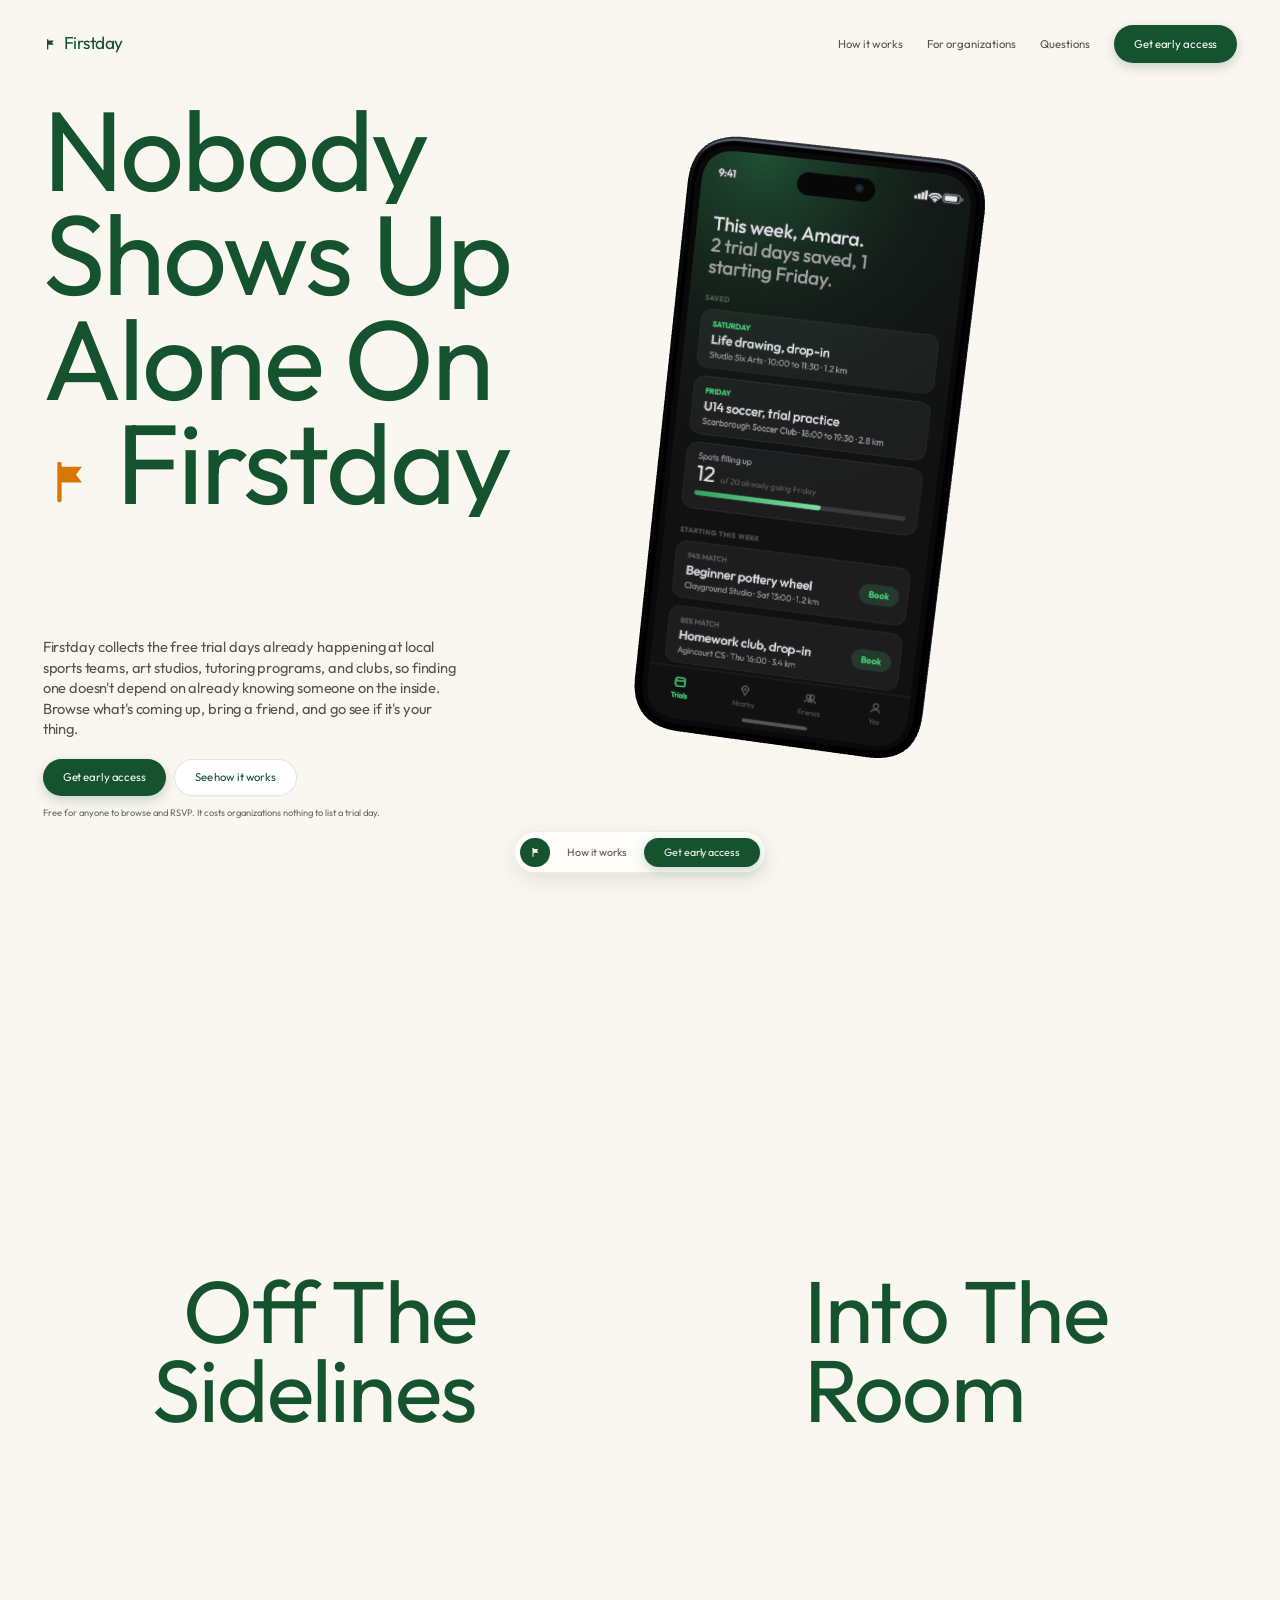
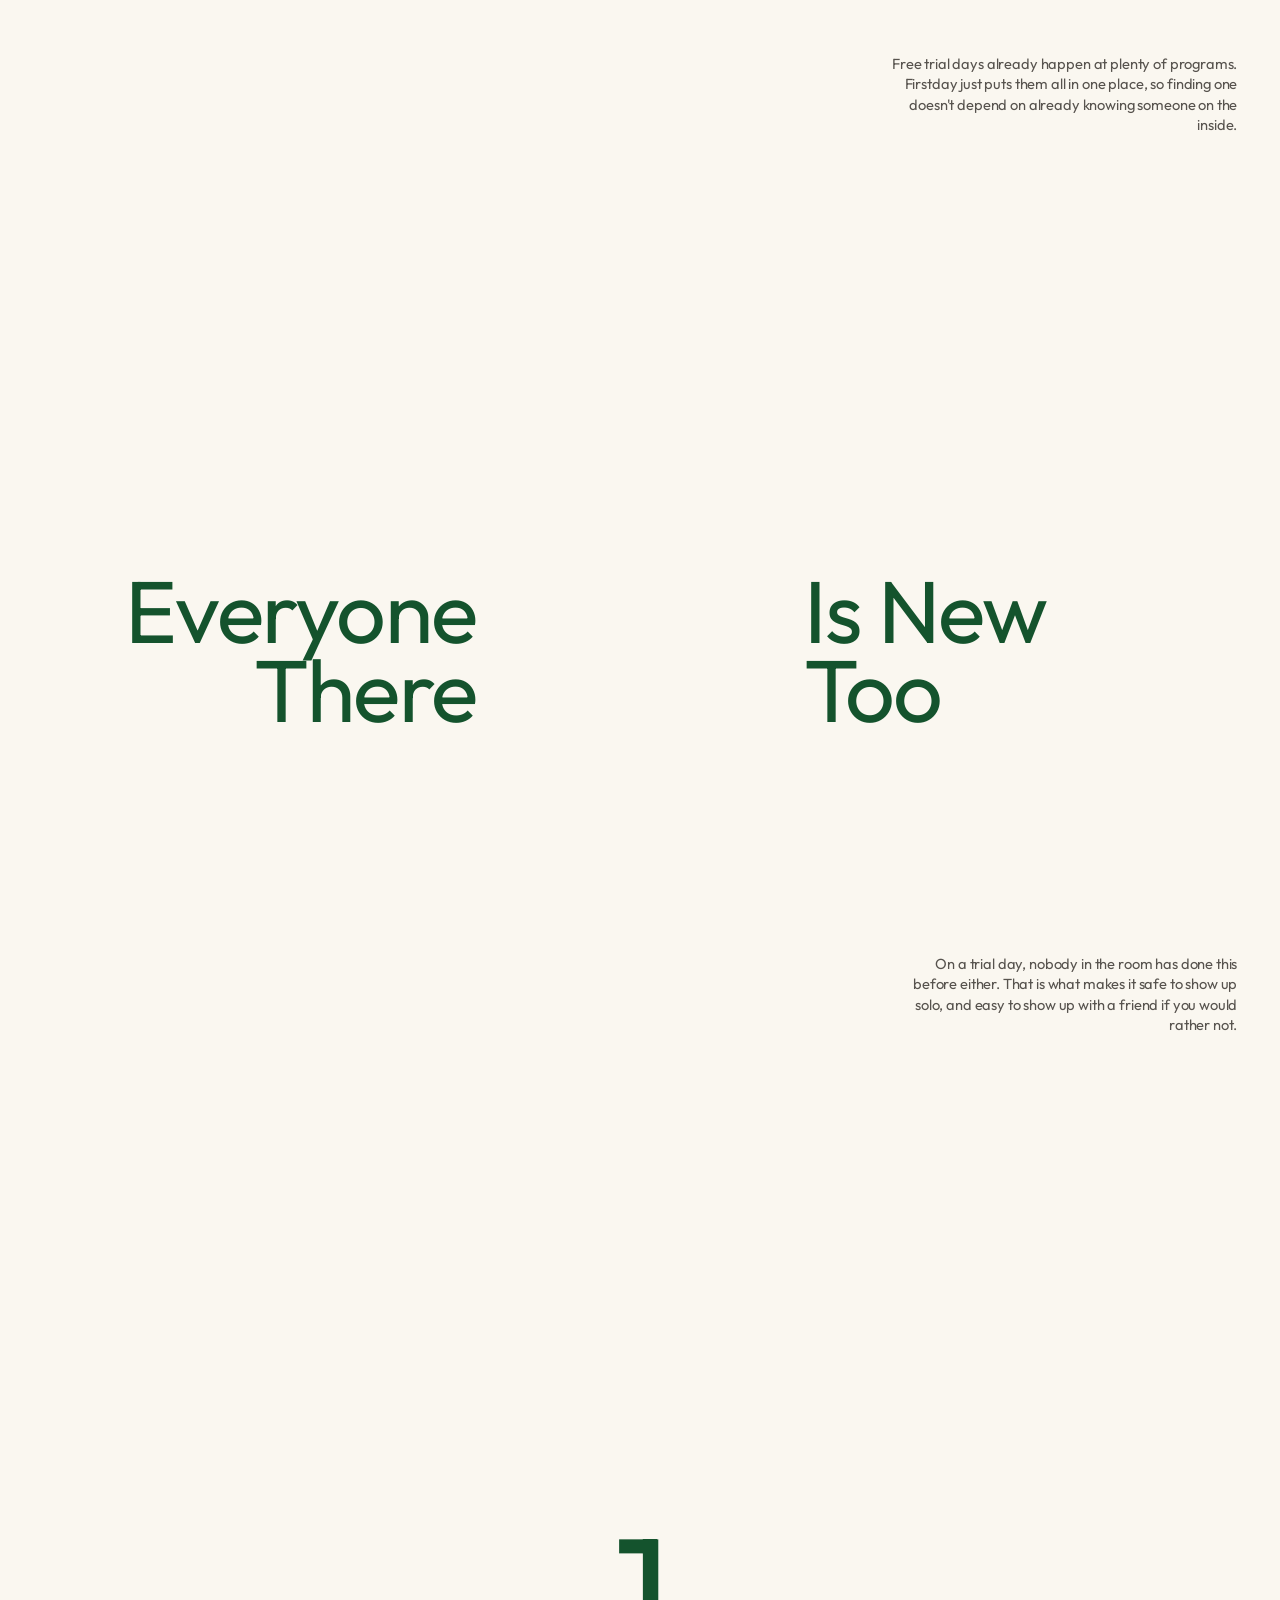
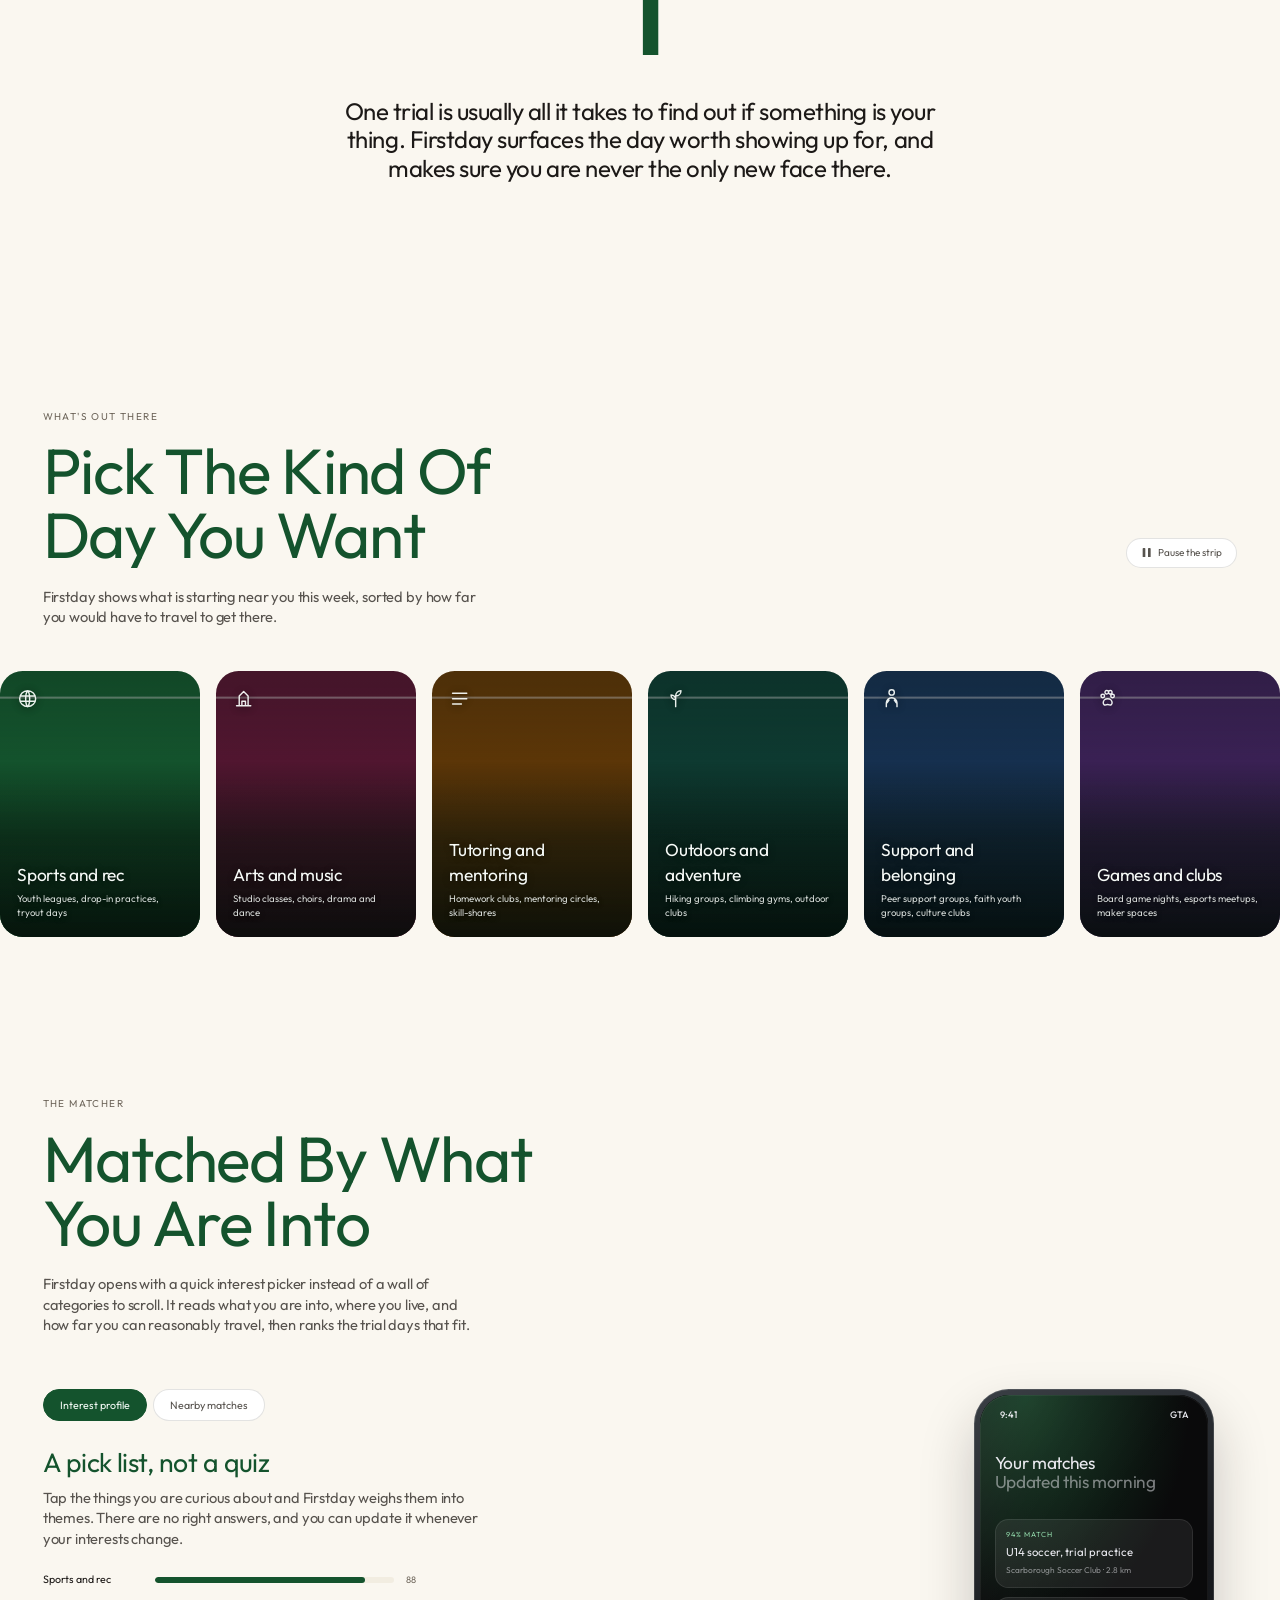
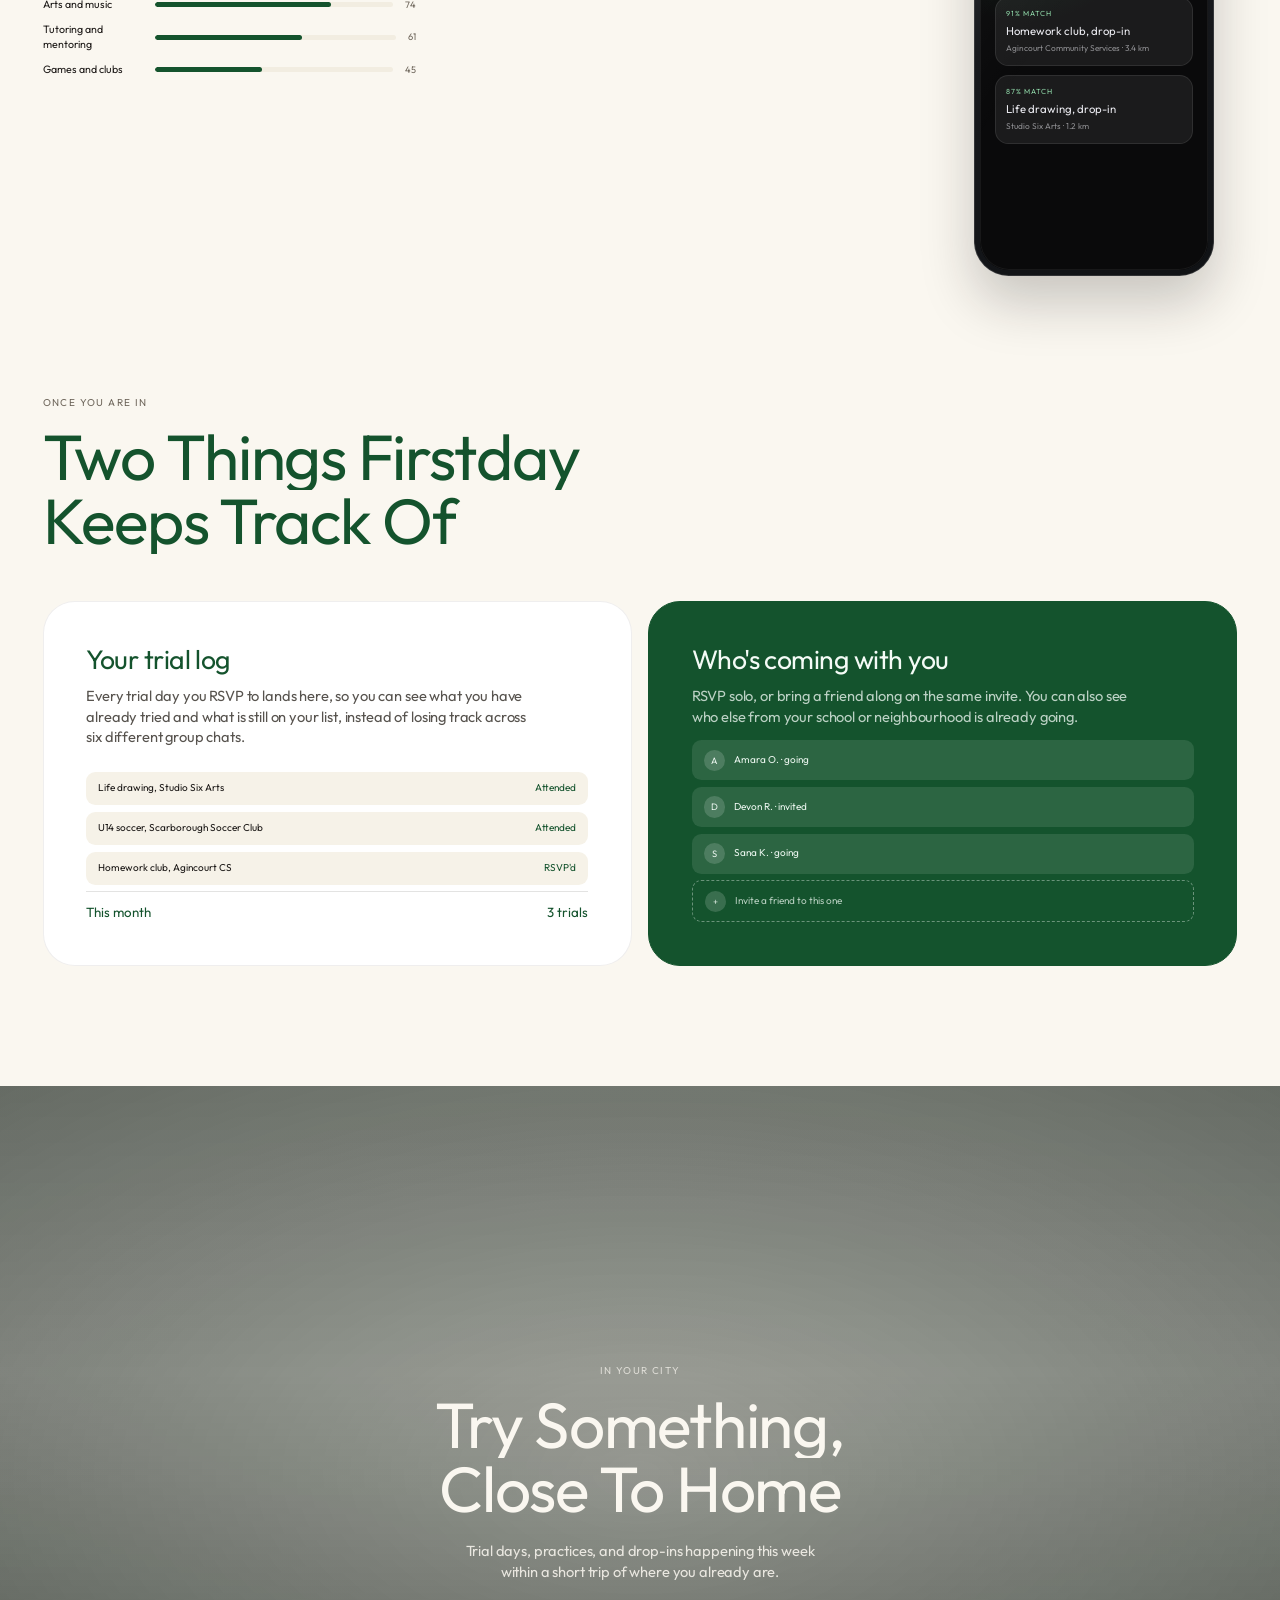
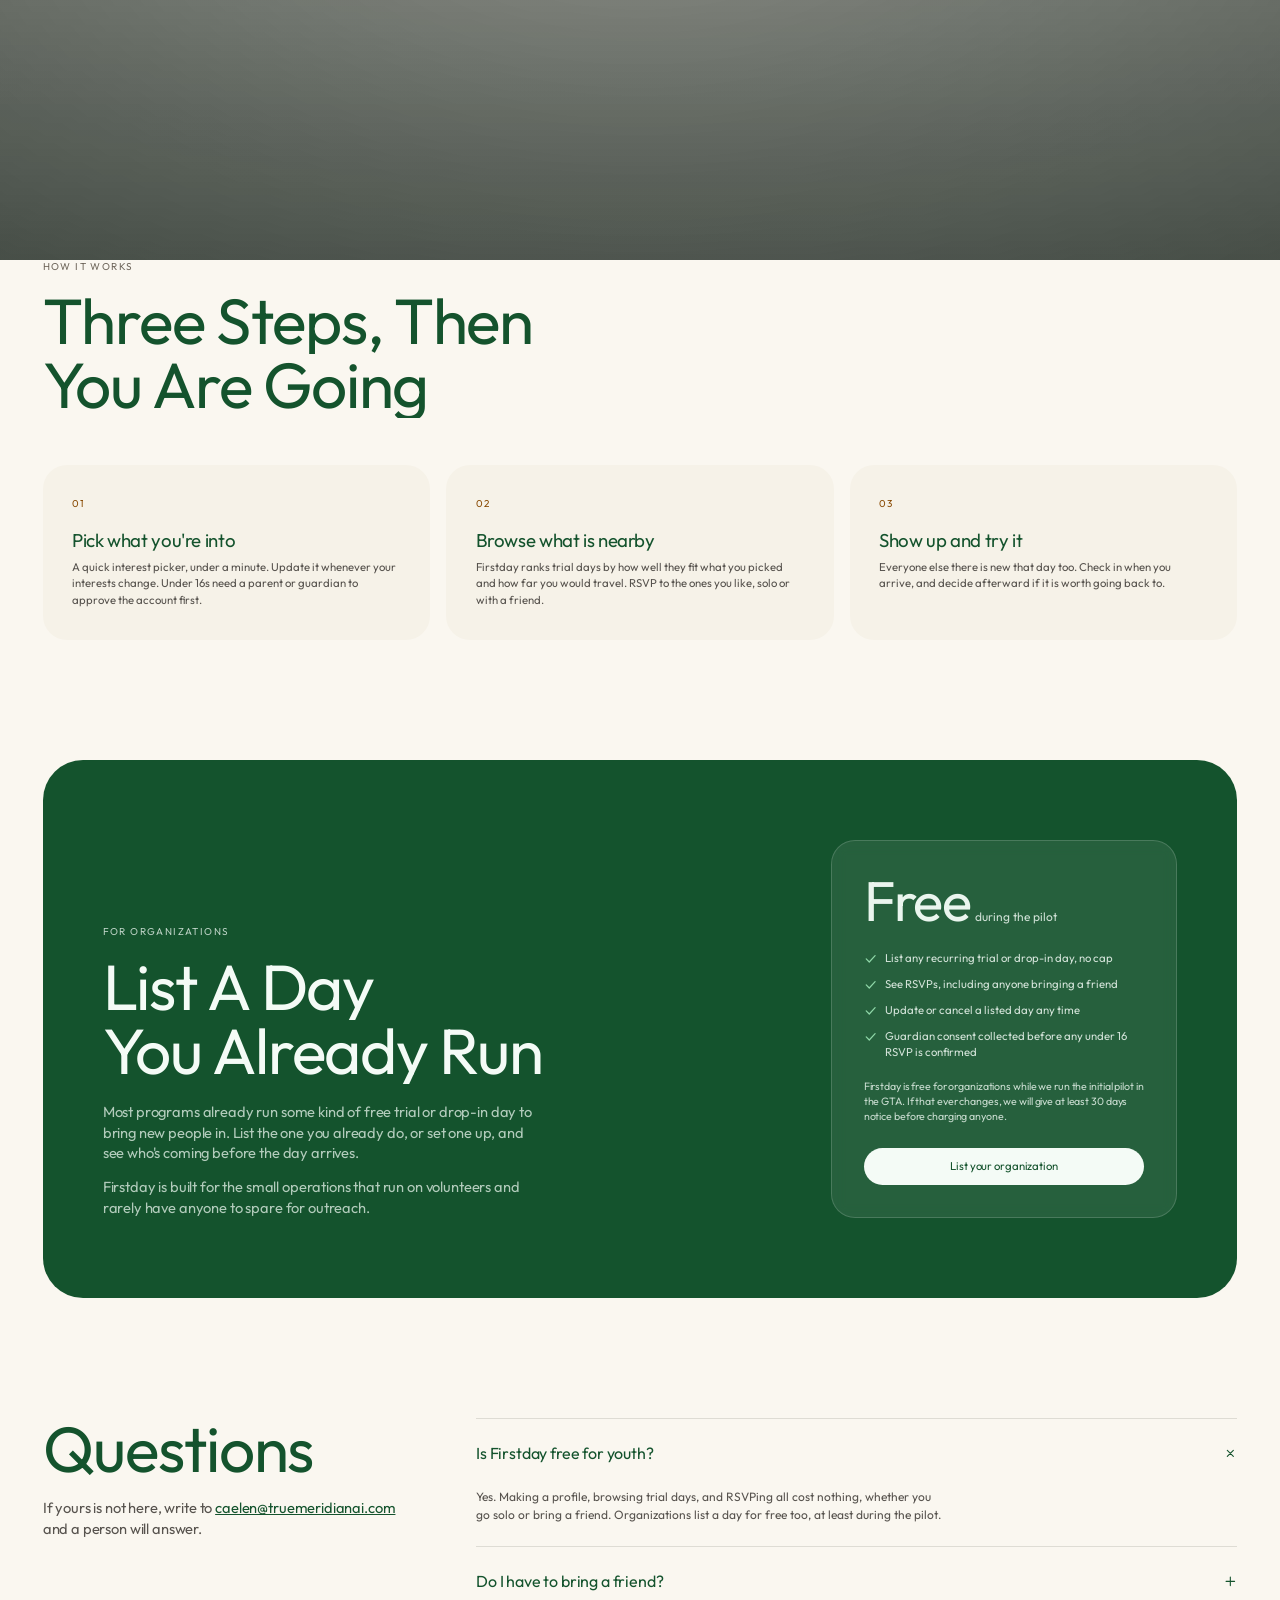
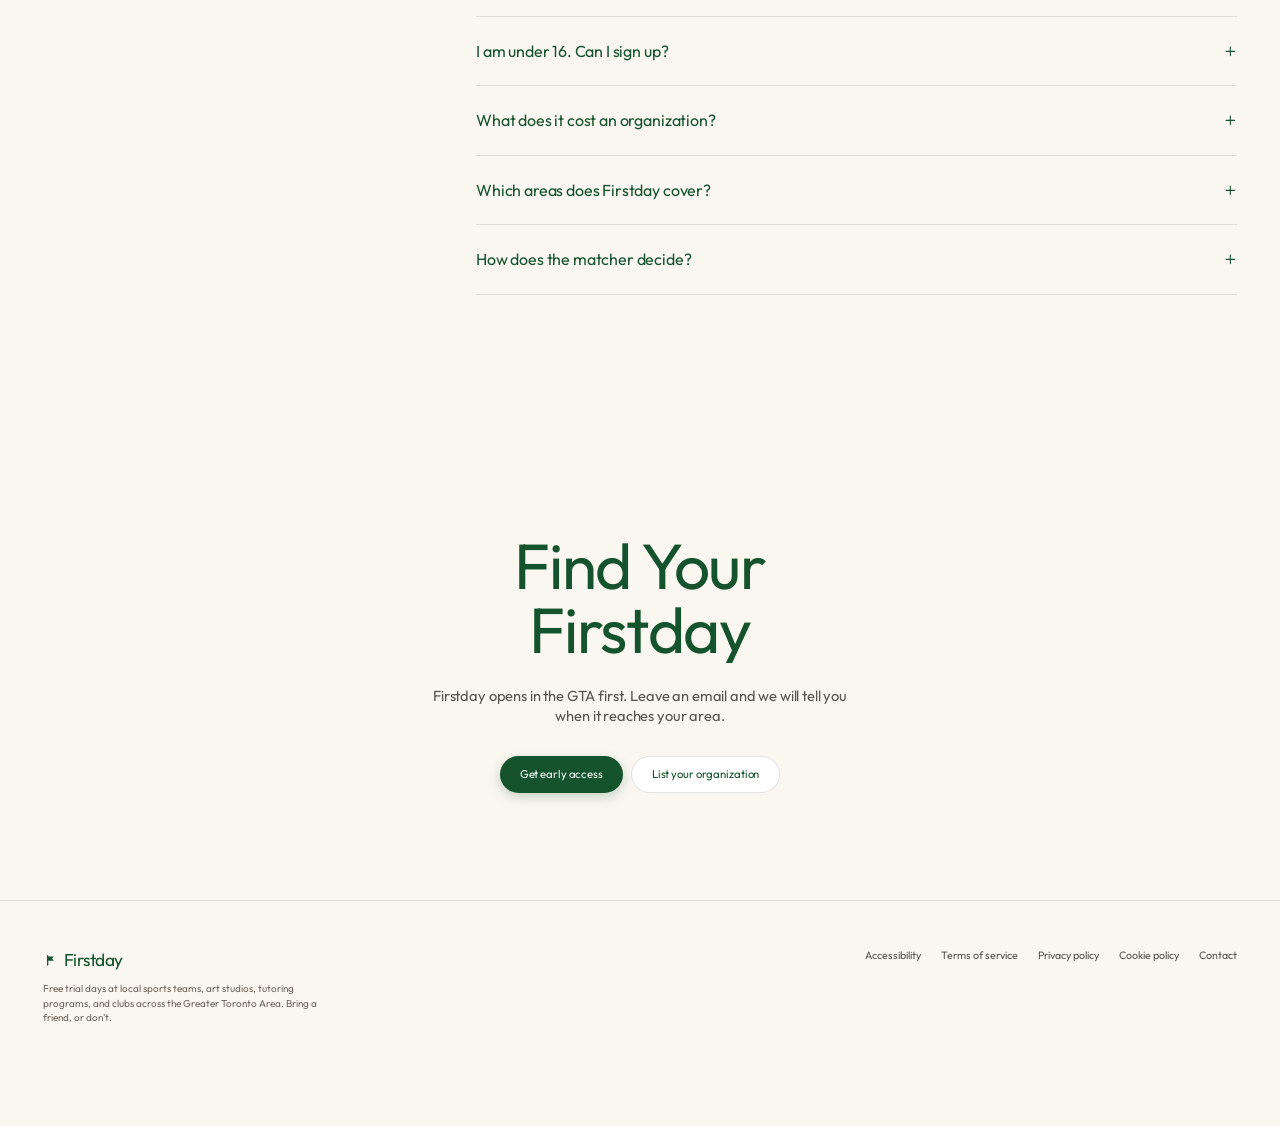
==== commit 7f7e52ab: "Rebrand Rally into Firstday: free trial days, not volunteer hours Full text-only pivot to the "Free " ====
--- a/index.html
+++ b/index.html
@@ -3,13 +3,13 @@
 <head>
 <meta charset="utf-8">
 <meta name="viewport" content="width=device-width, initial-scale=1">
-<title>Rally · volunteer hours, teams, and real-world opportunities for GTA youth</title>
-<meta name="description" content="Rally connects 15 to 25 year olds across the Greater Toronto Area with nearby charities, non-profits, and rec leagues. Find shifts and roster spots, and log your volunteer hours in one place.">
+<title>Firstday · free trial days for local sports, arts, and clubs</title>
+<meta name="description" content="Firstday surfaces the free trial days already happening at local sports teams, art studios, tutoring programs, and clubs across the GTA. Browse what's on near you, bring a friend, and go see if it's your thing.">
 <meta name="theme-color" content="#faf7f0">
 
 <meta property="og:type" content="website">
-<meta property="og:title" content="Rally · get off the feed, get on the roster">
-<meta property="og:description" content="Volunteer hours, rec league spots, and nearby opportunities for GTA youth aged 15 to 25.">
+<meta property="og:title" content="Firstday · nobody shows up alone">
+<meta property="og:description" content="Free trial days at local sports, arts, and clubs, all in one place. Bring a friend, or don't. Nobody's the only new face there.">
 <meta property="og:locale" content="en_CA">
 
 <link rel="preconnect" href="https://fonts.googleapis.com">
@@ -24,12 +24,12 @@
 
 <!-- ===================== Masthead ===================== -->
 <header class="masthead">
-  <a class="wordmark" href="#main" aria-label="Rally, home">
+  <a class="wordmark" href="#main" aria-label="Firstday, home">
     <svg viewBox="0 0 24 24" fill="none" aria-hidden="true">
       <path d="M7.6 4.4v15.2" stroke="currentColor" stroke-width="2.1" stroke-linecap="round"/>
       <path d="M7.6 5.6h10l-2.7 3.5 2.7 3.5h-10z" fill="currentColor"/>
     </svg>
-    Rally
+    Firstday
   </a>
   <nav aria-label="Primary">
     <a href="#how">How it works</a>
@@ -54,7 +54,7 @@
 <main id="main">
 
 <!-- ===================== Scroll track: sticky 3D phone + 3 chapters ===================== -->
-<section class="track" id="track" aria-label="Introducing Rally">
+<section class="track" id="track" aria-label="Introducing Firstday">
 
   <div class="stage-wrap" aria-hidden="true">
     <div class="stage" id="stage">
@@ -77,41 +77,41 @@
                   <svg viewBox="0 0 26 12" fill="none" aria-hidden="true"><rect x="0.6" y="0.6" width="21" height="10.8" rx="3" stroke="currentColor" stroke-opacity="0.5" stroke-width="1.2"/><rect x="2.2" y="2.2" width="15" height="7.6" rx="1.8" fill="currentColor"/><path d="M23.4 4.2v3.6a2.6 2.6 0 0 0 0-3.6z" fill="currentColor" fill-opacity="0.5"/></svg>
                 </span>
               </div>
-              <p class="scr__hello">This week, Amara.<br><span>Two shifts booked, 1 open near you.</span></p>
+              <p class="scr__hello">This week, Amara.<br><span>2 trial days saved, 1 starting Friday.</span></p>
 
               <div class="mini-card">
-                <div class="mini-card__tag">Saturday &middot; booked</div>
-                <div class="mini-card__title">Kitchen crew</div>
-                <div class="mini-card__meta">Feed Scarborough &middot; 10:00 to 13:00 &middot; 1.2 km</div>
+                <div class="mini-card__tag">Saturday &middot; RSVP'd</div>
+                <div class="mini-card__title">Life drawing, drop-in</div>
+                <div class="mini-card__meta">Studio Six Arts &middot; 10:00 to 11:30 &middot; 1.2 km</div>
               </div>
 
               <div class="mini-card">
-                <div class="mini-card__tag">Tuesday &middot; booked</div>
-                <div class="mini-card__title">Assistant coach, U14</div>
-                <div class="mini-card__meta">Scarborough Soccer &middot; 18:00 to 19:30 &middot; 2.8 km</div>
+                <div class="mini-card__tag">Friday &middot; RSVP'd</div>
+                <div class="mini-card__title">U14 soccer, trial practice</div>
+                <div class="mini-card__meta">Scarborough Soccer Club &middot; 18:00 to 19:30 &middot; 2.8 km</div>
               </div>
 
               <div class="mini-card">
-                <div class="mini-card__title">Hours toward your 40</div>
-                <div class="mini-card__meta">24.5 confirmed by coordinators</div>
+                <div class="mini-card__title">Spots filling up</div>
+                <div class="mini-card__meta">12 of 20 already going Friday</div>
                 <div class="mini-bar"><i></i></div>
               </div>
             </div>
 
-            <!-- landscape: on-shift tracker -->
+            <!-- landscape: at the trial -->
             <div class="scr scr--shift" id="scrShift">
               <div class="shift-ui">
                 <div class="tui__top">
                   <span class="tui__back">&lsaquo;</span>
-                  <span class="tui__seg"><b>On shift</b><i>Break</i></span>
-                  <span class="tui__clock">12:14 PM<small>Saturday</small></span>
+                  <span class="tui__seg"><b>At the trial</b><i>Live</i></span>
+                  <span class="tui__clock">1:14 PM<small>Friday</small></span>
                 </div>
                 <div class="tui__count">
-                  <span><sup>H</sup>2</span><span class="dim"><sup>M</sup>14</span>
+                  <span><sup>H</sup>1</span><span class="dim"><sup>M</sup>14</span>
                 </div>
                 <div class="tui__foot">
-                  <span class="tui__mode"><em></em><span>Kitchen crew<small>FEED SCARBOROUGH</small></span></span>
-                  <span class="tui__cycle">3.0 hrs scheduled</span>
+                  <span class="tui__mode"><em></em><span>Life drawing, drop-in<small>STUDIO SIX ARTS</small></span></span>
+                  <span class="tui__cycle">90 min session</span>
                 </div>
                 <div class="tui__controls">
                   <span class="tui__btn"><span></span>Check out</span>
@@ -135,7 +135,7 @@
             <span class="flash"></span>
             <span class="lidar"></span>
           </div>
-          <span class="badge-back">Rally</span>
+          <span class="badge-back">Firstday</span>
         </div>
 
         <!-- edges -->
@@ -156,34 +156,34 @@
     <!-- Chapter 1 -->
     <div class="chapter">
       <div class="chapter__head">
-        <h1 class="display">Get Off<br>The Feed<br>Get On<br>The <svg class="h1-mark" viewBox="0 0 24 24" fill="none" aria-hidden="true"><path d="M7.6 3.6v16.8" stroke="currentColor" stroke-width="2" stroke-linecap="round"/><path d="M7.6 5h10.4l-2.8 3.6 2.8 3.6H7.6z" fill="currentColor"/></svg> Roster</h1>
+        <h1 class="display">Nobody<br>Shows Up<br>Alone On<br><svg class="h1-mark" viewBox="0 0 24 24" fill="none" aria-hidden="true"><path d="M7.6 3.6v16.8" stroke="currentColor" stroke-width="2" stroke-linecap="round"/><path d="M7.6 5h10.4l-2.8 3.6 2.8 3.6H7.6z" fill="currentColor"/></svg> Firstday</h1>
       </div>
       <div class="chapter__foot">
-        <p class="lede">Rally connects 15 to 25 year olds across the GTA with nearby charities, non-profits, and rec leagues. Log your volunteer hours, find a team, and spend less of the week on your phone.</p>
+        <p class="lede">Firstday collects the free trial days already happening at local sports teams, art studios, tutoring programs, and clubs, so finding one doesn't depend on already knowing someone on the inside. Browse what's coming up, bring a friend, and go see if it's your thing.</p>
         <div class="hero-actions">
           <a class="btn btn--primary" href="early-access.html">Get early access</a>
           <a class="btn btn--ghost" href="#how">See how it works</a>
         </div>
-        <p class="footnote">Free for anyone 15 to 25. Organizations pay the listing fee, not you.</p>
+        <p class="footnote">Free for anyone to browse and RSVP. It costs organizations nothing to list a trial day.</p>
       </div>
     </div>
 
     <!-- Chapter 2 -->
     <div class="chapter chapter--thread">
       <h2 class="display thread">
-        <span class="thread__l">Trade<br>Scrolling</span>
-        <span class="thread__r">For<br>Something<br>Real</span>
+        <span class="thread__l">Off The<br>Sidelines</span>
+        <span class="thread__r">Into The<br>Room</span>
       </h2>
-      <p class="lede thread__lede">Most of the free time you lose in a week goes somewhere you cannot point to afterward. Rally puts a shift, a practice, or a game where that hour used to go.</p>
+      <p class="lede thread__lede">Free trial days already happen at plenty of programs. Firstday just puts them all in one place, so finding one doesn't depend on already knowing someone on the inside.</p>
     </div>
 
     <!-- Chapter 3 -->
     <div class="chapter chapter--thread">
       <h2 class="display thread">
-        <span class="thread__l">Hours<br>That</span>
-        <span class="thread__r">Actually<br>Count</span>
+        <span class="thread__l">Everyone<br>There</span>
+        <span class="thread__r">Is New<br>Too</span>
       </h2>
-      <p class="lede thread__lede">Check in when you arrive and Rally tracks the time for you. The coordinator confirms it from their end, so your log is ready for school without anyone chasing a signature.</p>
+      <p class="lede thread__lede">On a trial day, nobody in the room has done this before either. That is what makes it safe to show up solo, and easy to show up with a friend if you would rather not.</p>
     </div>
 
   </div>
@@ -191,11 +191,10 @@
 
 <!-- ===================== Stat ===================== -->
 <section class="stat" data-reveal>
-  <div class="odo" id="odo" role="img" aria-label="40 hours">
-    <span class="odo__reel"><span class="odo__strip" data-digit="4"><span>0</span><span>1</span><span>2</span><span>3</span><span>4</span><span>5</span><span>6</span><span>7</span><span>8</span><span>9</span></span></span>
-    <span class="odo__reel"><span class="odo__strip" data-digit="0"><span>0</span><span>1</span><span>2</span><span>3</span><span>4</span><span>5</span><span>6</span><span>7</span><span>8</span><span>9</span></span></span>
-  </div>
-  <p class="body-lg">Ontario students need 40 community involvement hours to graduate. Rally helps you find them close to home and keeps every confirmed shift in one running total.</p>
+  <div class="odo" id="odo" role="img" aria-label="One trial">
+    <span class="odo__reel"><span class="odo__strip" data-digit="1"><span>0</span><span>1</span><span>2</span><span>3</span><span>4</span><span>5</span><span>6</span><span>7</span><span>8</span><span>9</span></span></span>
+  </div>
+  <p class="body-lg">One trial is usually all it takes to find out if something is your thing. Firstday surfaces the day worth showing up for, and makes sure you are never the only new face there.</p>
 </section>
 
 <!-- ===================== Causes ===================== -->
@@ -203,8 +202,8 @@
   <div class="causes__intro" data-reveal>
     <div class="causes__head">
       <div>
-        <p class="eyebrow">Where the hours go</p>
-        <h2 id="causes-h" class="display--md">Pick The Kind Of<br>Work You Want</h2>
+        <p class="eyebrow">What's out there</p>
+        <h2 id="causes-h" class="display--md">Pick The Kind Of<br>Day You Want</h2>
       </div>
       <button class="marquee-toggle" id="marqueeToggle" type="button" aria-pressed="false" aria-controls="marquee">
         <svg class="ico-pause" viewBox="0 0 12 14" fill="currentColor" aria-hidden="true"><rect x="0" y="0" width="4" height="14" rx="1.2"/><rect x="8" y="0" width="4" height="14" rx="1.2"/></svg>
@@ -212,16 +211,16 @@
         <span id="marqueeToggleLabel">Pause the strip</span>
       </button>
     </div>
-    <p class="lede" style="margin-top:calc(28 * var(--px))">Rally shows what is open near you this week, sorted by how far you would have to travel to get there.</p>
+    <p class="lede" style="margin-top:calc(28 * var(--px))">Firstday shows what is starting near you this week, sorted by how far you would have to travel to get there.</p>
   </div>
   <div class="marquee" id="marquee" aria-hidden="true"></div>
   <ul class="sr-only">
-    <li>Sports and rec: assistant coaching, refereeing, and scorekeeping for youth leagues.</li>
-    <li>Food security: food banks, community fridges, and meal programs.</li>
-    <li>Animal welfare: shelters, fostering support, and adoption events.</li>
-    <li>Environment: shoreline cleanups, tree planting, and park stewardship.</li>
-    <li>Seniors: visiting programs, tech help, and meal delivery.</li>
-    <li>Arts and culture: festivals, library programs, and community theatre.</li>
+    <li>Sports and rec: youth leagues, drop-in practices, and tryout days.</li>
+    <li>Arts and music: studio classes, choirs, drama, and dance.</li>
+    <li>Tutoring and mentoring: homework clubs, mentoring circles, skill-shares.</li>
+    <li>Outdoors and adventure: hiking groups, climbing gyms, outdoor clubs.</li>
+    <li>Support and belonging: peer support groups, faith youth groups, culture clubs.</li>
+    <li>Games and clubs: board game nights, esports meetups, maker spaces.</li>
   </ul>
 </section>
 
@@ -229,36 +228,36 @@
 <section class="matcher" id="match" aria-labelledby="match-h">
   <div data-reveal>
     <p class="eyebrow">The matcher</p>
-    <h2 id="match-h" class="display--md">Matched By What<br>You Are Good At</h2>
-    <p class="lede" style="margin-top:calc(28 * var(--px))">Rally opens with a short strengths survey built on the same idea as CliftonStrengths. It reads what you are good at, where you live, and how far you can reasonably travel, then ranks the openings that fit.</p>
+    <h2 id="match-h" class="display--md">Matched By What<br>You Are Into</h2>
+    <p class="lede" style="margin-top:calc(28 * var(--px))">Firstday opens with a quick interest picker instead of a wall of categories to scroll. It reads what you are into, where you live, and how far you can reasonably travel, then ranks the trial days that fit.</p>
   </div>
 
   <div class="matcher__grid">
     <div data-reveal>
       <div class="tabs" role="tablist" aria-label="Matcher views">
-        <button class="tab" role="tab" id="tab-str" aria-controls="panel-str" aria-selected="true">Strengths profile</button>
+        <button class="tab" role="tab" id="tab-str" aria-controls="panel-str" aria-selected="true">Interest profile</button>
         <button class="tab" role="tab" id="tab-mat" aria-controls="panel-mat" aria-selected="false" tabindex="-1">Nearby matches</button>
       </div>
 
       <div class="panel" id="panel-str" role="tabpanel" aria-labelledby="tab-str" data-active tabindex="0">
-        <h3>A survey, not a test</h3>
-        <p class="lede">Around twenty questions sort your strengths into themes. There are no right answers, and you can retake it whenever your interests change.</p>
+        <h3>A pick list, not a quiz</h3>
+        <p class="lede">Tap the things you are curious about and Firstday weighs them into themes. There are no right answers, and you can update it whenever your interests change.</p>
         <ul class="strengths">
-          <li><span>Relationship building</span><span class="meter"><i data-w="88"></i></span><span class="pct">88</span></li>
-          <li><span>Executing</span><span class="meter"><i data-w="74"></i></span><span class="pct">74</span></li>
-          <li><span>Influencing</span><span class="meter"><i data-w="61"></i></span><span class="pct">61</span></li>
-          <li><span>Strategic thinking</span><span class="meter"><i data-w="45"></i></span><span class="pct">45</span></li>
+          <li><span>Sports and rec</span><span class="meter"><i data-w="88"></i></span><span class="pct">88</span></li>
+          <li><span>Arts and music</span><span class="meter"><i data-w="74"></i></span><span class="pct">74</span></li>
+          <li><span>Tutoring and mentoring</span><span class="meter"><i data-w="61"></i></span><span class="pct">61</span></li>
+          <li><span>Games and clubs</span><span class="meter"><i data-w="45"></i></span><span class="pct">45</span></li>
         </ul>
       </div>
 
       <div class="panel" id="panel-mat" role="tabpanel" aria-labelledby="tab-mat" tabindex="0">
         <h3>Ranked by fit and distance</h3>
-        <p class="lede">Roles are ordered by how closely your strengths line up with the work, then by how long it takes you to get there on transit.</p>
+        <p class="lede">Trial days are ordered by how closely they line up with what you picked, then by how long it takes you to get there on transit.</p>
         <ul class="matches">
-          <li><span><strong>Assistant coach, U14 girls</strong><small>Scarborough Soccer Club &middot; 2.8 km</small></span><span class="fit">94% fit</span></li>
-          <li><span><strong>Homework club mentor</strong><small>Agincourt Community Services &middot; 3.4 km</small></span><span class="fit">91% fit</span></li>
-          <li><span><strong>Saturday kitchen crew</strong><small>Feed Scarborough &middot; 1.2 km</small></span><span class="fit">87% fit</span></li>
-          <li><span><strong>Front desk, adoption days</strong><small>Toronto Humane Society &middot; 9.1 km</small></span><span class="fit">72% fit</span></li>
+          <li><span><strong>U14 soccer, trial practice</strong><small>Scarborough Soccer Club &middot; 2.8 km</small></span><span class="fit">94% match</span></li>
+          <li><span><strong>Homework club, drop-in</strong><small>Agincourt Community Services &middot; 3.4 km</small></span><span class="fit">91% match</span></li>
+          <li><span><strong>Life drawing, drop-in</strong><small>Studio Six Arts &middot; 1.2 km</small></span><span class="fit">87% match</span></li>
+          <li><span><strong>Board game night</strong><small>Agincourt Public Library &middot; 9.1 km</small></span><span class="fit">72% match</span></li>
         </ul>
       </div>
     </div>
@@ -271,19 +270,19 @@
             <div class="scr__status"><span>9:41</span><span>GTA</span></div>
             <p class="scr__hello">Your matches<br><span>Updated this morning</span></p>
             <div class="mini-card">
-              <div class="mini-card__tag">94% fit</div>
-              <div class="mini-card__title">Assistant coach, U14 girls</div>
+              <div class="mini-card__tag">94% match</div>
+              <div class="mini-card__title">U14 soccer, trial practice</div>
               <div class="mini-card__meta">Scarborough Soccer Club &middot; 2.8 km</div>
             </div>
             <div class="mini-card">
-              <div class="mini-card__tag">91% fit</div>
-              <div class="mini-card__title">Homework club mentor</div>
+              <div class="mini-card__tag">91% match</div>
+              <div class="mini-card__title">Homework club, drop-in</div>
               <div class="mini-card__meta">Agincourt Community Services &middot; 3.4 km</div>
             </div>
             <div class="mini-card">
-              <div class="mini-card__tag">87% fit</div>
-              <div class="mini-card__title">Saturday kitchen crew</div>
-              <div class="mini-card__meta">Feed Scarborough &middot; 1.2 km</div>
+              <div class="mini-card__tag">87% match</div>
+              <div class="mini-card__title">Life drawing, drop-in</div>
+              <div class="mini-card__meta">Studio Six Arts &middot; 1.2 km</div>
             </div>
           </div>
         </div>
@@ -296,32 +295,32 @@
 <section class="features" aria-labelledby="feat-h">
   <div data-reveal>
     <p class="eyebrow">Once you are in</p>
-    <h2 id="feat-h" class="display--md">Two Things Rally<br>Keeps Track Of</h2>
+    <h2 id="feat-h" class="display--md">Two Things Firstday<br>Keeps Track Of</h2>
   </div>
 
   <div class="features__grid">
     <article class="fcard" data-reveal>
-      <h3>Your hours log</h3>
-      <p class="lede">Every check in adds to a running total you can export as a PDF. Coordinators confirm shifts from their side, so the record holds up when your school asks for it.</p>
+      <h3>Your trial log</h3>
+      <p class="lede">Every trial day you RSVP to lands here, so you can see what you have already tried and what is still on your list, instead of losing track across six different group chats.</p>
       <div class="fcard__viz">
         <div class="ledger">
-          <div class="ledger__row"><b>Kitchen crew, Feed Scarborough</b><span class="ok">3.0 hrs</span></div>
-          <div class="ledger__row"><b>Shoreline cleanup, Bluffers Park</b><span class="ok">4.5 hrs</span></div>
-          <div class="ledger__row"><b>U14 practice, assistant coach</b><span class="ok">1.5 hrs</span></div>
-          <div class="ledger__total"><span>Confirmed</span><span>24.5 / 40</span></div>
+          <div class="ledger__row"><b>Life drawing, Studio Six Arts</b><span class="ok">Attended</span></div>
+          <div class="ledger__row"><b>U14 soccer, Scarborough Soccer Club</b><span class="ok">Attended</span></div>
+          <div class="ledger__row"><b>Homework club, Agincourt CS</b><span class="ok">RSVP'd</span></div>
+          <div class="ledger__total"><span>This month</span><span>3 trials</span></div>
         </div>
       </div>
     </article>
 
     <article class="fcard fcard--dark" data-reveal>
-      <h3>Teams and leagues</h3>
-      <p class="lede">Rec leagues post open roster spots the same way charities post shifts. Join as a player, or sign up to help run a season.</p>
+      <h3>Who's coming with you</h3>
+      <p class="lede">RSVP solo, or bring a friend along on the same invite. You can also see who else from your school or neighbourhood is already going.</p>
       <div class="fcard__viz">
         <div class="roster">
-          <div class="roster__row"><span class="roster__num">7</span>Amara O. &middot; midfield</div>
-          <div class="roster__row"><span class="roster__num">11</span>Devon R. &middot; keeper</div>
-          <div class="roster__row"><span class="roster__num">4</span>Sana K. &middot; defence</div>
-          <div class="roster__row open"><span class="roster__num">+</span>2 spots open for spring</div>
+          <div class="roster__row"><span class="roster__num">A</span>Amara O. &middot; going</div>
+          <div class="roster__row"><span class="roster__num">D</span>Devon R. &middot; invited</div>
+          <div class="roster__row"><span class="roster__num">S</span>Sana K. &middot; going</div>
+          <div class="roster__row open"><span class="roster__num">+</span>Invite a friend to this one</div>
         </div>
       </div>
     </article>
@@ -338,8 +337,8 @@
   </div>
   <div class="band__inner">
     <p class="eyebrow band__eyebrow">In your city</p>
-    <h2 id="band-h" class="display--md band__h">Real Work,<br>Close To Home</h2>
-    <p class="lede band__lede">Shifts, practices, and games happening this week within a short trip of where you already are.</p>
+    <h2 id="band-h" class="display--md band__h">Try Something,<br>Close To Home</h2>
+    <p class="lede band__lede">Trial days, practices, and drop-ins happening this week within a short trip of where you already are.</p>
   </div>
 </section>
 
@@ -347,20 +346,20 @@
 <section class="steps" id="how" aria-labelledby="how-h">
   <div data-reveal>
     <p class="eyebrow">How it works</p>
-    <h2 id="how-h" class="display--md">Three Steps, Then<br>You Are Booked</h2>
+    <h2 id="how-h" class="display--md">Three Steps, Then<br>You Are Going</h2>
   </div>
   <div class="steps__grid">
     <div class="step" data-reveal>
-      <h3>Take the strengths survey</h3>
-      <p>About twenty questions, five minutes. Retake it whenever you want. Under 16s need a parent or guardian to approve the account first.</p>
+      <h3>Pick what you're into</h3>
+      <p>A quick interest picker, under a minute. Update it whenever your interests change. Under 16s need a parent or guardian to approve the account first.</p>
     </div>
     <div class="step" data-reveal>
-      <h3>Get matched to what is nearby</h3>
-      <p>Rally ranks openings by how well your strengths fit the work and how far you would travel. Apply to the ones you like.</p>
+      <h3>Browse what is nearby</h3>
+      <p>Firstday ranks trial days by how well they fit what you picked and how far you would travel. RSVP to the ones you like, solo or with a friend.</p>
     </div>
     <div class="step" data-reveal>
-      <h3>Show up and check in</h3>
-      <p>Tap in when you arrive. The coordinator confirms the shift, and the hours land in your log automatically.</p>
+      <h3>Show up and try it</h3>
+      <p>Everyone else there is new that day too. Check in when you arrive, and decide afterward if it is worth going back to.</p>
     </div>
   </div>
 </section>
@@ -370,20 +369,20 @@
   <div class="orgs__grid">
     <div>
       <p class="eyebrow" style="color:rgba(234,245,238,.78)">For organizations</p>
-      <h2 id="orgs-h" class="display--md">For The Groups<br>Doing The Work</h2>
-      <p class="lede" style="margin-top:calc(28 * var(--px))">Post shifts, roster spots, and one off events. See who signed up before the day arrives, and confirm hours in a tap once they have been worked.</p>
-      <p class="lede" style="margin-top:calc(20 * var(--px))">Rally is built for the small operations that run on volunteers and rarely have anyone to spare for recruiting.</p>
+      <h2 id="orgs-h" class="display--md">List A Day<br>You Already Run</h2>
+      <p class="lede" style="margin-top:calc(28 * var(--px))">Most programs already run some kind of free trial or drop-in day to bring new people in. List the one you already do, or set one up, and see who's coming before the day arrives.</p>
+      <p class="lede" style="margin-top:calc(20 * var(--px))">Firstday is built for the small operations that run on volunteers and rarely have anyone to spare for outreach.</p>
     </div>
 
     <div class="price">
-      <div class="price__amount"><b>$10</b><span>per month, plus tax</span></div>
+      <div class="price__amount"><b>Free</b><span>during the pilot</span></div>
       <ul>
-        <li><svg viewBox="0 0 24 24" fill="none" aria-hidden="true"><path d="M4 12.5 9.5 18 20 6.5" stroke="currentColor" stroke-width="2.2" stroke-linecap="round" stroke-linejoin="round"/></svg>Unlimited listings for shifts, roster spots, and events</li>
-        <li><svg viewBox="0 0 24 24" fill="none" aria-hidden="true"><path d="M4 12.5 9.5 18 20 6.5" stroke="currentColor" stroke-width="2.2" stroke-linecap="round" stroke-linejoin="round"/></svg>Applicant lists with strengths profiles and travel distance</li>
-        <li><svg viewBox="0 0 24 24" fill="none" aria-hidden="true"><path d="M4 12.5 9.5 18 20 6.5" stroke="currentColor" stroke-width="2.2" stroke-linecap="round" stroke-linejoin="round"/></svg>One tap hour confirmation and attendance records</li>
-        <li><svg viewBox="0 0 24 24" fill="none" aria-hidden="true"><path d="M4 12.5 9.5 18 20 6.5" stroke="currentColor" stroke-width="2.2" stroke-linecap="round" stroke-linejoin="round"/></svg>Guardian consent collected before any under 16 placement starts</li>
+        <li><svg viewBox="0 0 24 24" fill="none" aria-hidden="true"><path d="M4 12.5 9.5 18 20 6.5" stroke="currentColor" stroke-width="2.2" stroke-linecap="round" stroke-linejoin="round"/></svg>List any recurring trial or drop-in day, no cap</li>
+        <li><svg viewBox="0 0 24 24" fill="none" aria-hidden="true"><path d="M4 12.5 9.5 18 20 6.5" stroke="currentColor" stroke-width="2.2" stroke-linecap="round" stroke-linejoin="round"/></svg>See RSVPs, including anyone bringing a friend</li>
+        <li><svg viewBox="0 0 24 24" fill="none" aria-hidden="true"><path d="M4 12.5 9.5 18 20 6.5" stroke="currentColor" stroke-width="2.2" stroke-linecap="round" stroke-linejoin="round"/></svg>Update or cancel a listed day any time</li>
+        <li><svg viewBox="0 0 24 24" fill="none" aria-hidden="true"><path d="M4 12.5 9.5 18 20 6.5" stroke="currentColor" stroke-width="2.2" stroke-linecap="round" stroke-linejoin="round"/></svg>Guardian consent collected before any under 16 RSVP is confirmed</li>
       </ul>
-      <p class="lede" style="margin-top:calc(28 * var(--px));font-size:calc(16 * var(--px));color:rgba(234,245,238,.82)">If you award a performance bonus to a young person through Rally, we keep 10 percent of that bonus. There is no other fee.</p>
+      <p class="lede" style="margin-top:calc(28 * var(--px));font-size:calc(16 * var(--px));color:rgba(234,245,238,.82)">Firstday is free for organizations while we run the initial pilot in the GTA. If that ever changes, we will give at least 30 days notice before charging anyone.</p>
       <a class="btn" href="early-access.html?as=organization">List your organization</a>
     </div>
   </div>
@@ -399,33 +398,33 @@
 
     <div class="faq__list" data-reveal>
       <details open>
-        <summary>Is Rally free for youth?<svg class="chev" viewBox="0 0 24 24" fill="none" aria-hidden="true"><path d="M12 5v14M5 12h14" stroke="currentColor" stroke-width="1.8" stroke-linecap="round"/></svg></summary>
-        <p>Yes. Making a profile, taking the strengths survey, applying to shifts, and logging hours all cost nothing. Organizations pay the listing fee.</p>
+        <summary>Is Firstday free for youth?<svg class="chev" viewBox="0 0 24 24" fill="none" aria-hidden="true"><path d="M12 5v14M5 12h14" stroke="currentColor" stroke-width="1.8" stroke-linecap="round"/></svg></summary>
+        <p>Yes. Making a profile, browsing trial days, and RSVPing all cost nothing, whether you go solo or bring a friend. Organizations list a day for free too, at least during the pilot.</p>
       </details>
 
       <details>
-        <summary>Do the hours count for school?<svg class="chev" viewBox="0 0 24 24" fill="none" aria-hidden="true"><path d="M12 5v14M5 12h14" stroke="currentColor" stroke-width="1.8" stroke-linecap="round"/></svg></summary>
-        <p>Rally records each shift and the coordinator confirms it, then you can export the log as a PDF. Requirements differ between boards, so check with your guidance counsellor about what yours accepts before you rely on it.</p>
+        <summary>Do I have to bring a friend?<svg class="chev" viewBox="0 0 24 24" fill="none" aria-hidden="true"><path d="M12 5v14M5 12h14" stroke="currentColor" stroke-width="1.8" stroke-linecap="round"/></svg></summary>
+        <p>No. Bringing a friend is optional. On a trial day everyone attending is new, so showing up alone is the same as showing up with someone: either way, you are not the only first-timer in the room.</p>
       </details>
 
       <details>
         <summary>I am under 16. Can I sign up?<svg class="chev" viewBox="0 0 24 24" fill="none" aria-hidden="true"><path d="M12 5v14M5 12h14" stroke="currentColor" stroke-width="1.8" stroke-linecap="round"/></svg></summary>
-        <p>Yes, with a parent or guardian. Anyone under 16 needs a guardian to approve the account, and the guardian is asked to approve each placement before it starts.</p>
+        <p>Yes, with a parent or guardian. Anyone under 16 needs a guardian to approve the account, and the guardian is asked to approve each RSVP before it is confirmed.</p>
       </details>
 
       <details>
         <summary>What does it cost an organization?<svg class="chev" viewBox="0 0 24 24" fill="none" aria-hidden="true"><path d="M12 5v14M5 12h14" stroke="currentColor" stroke-width="1.8" stroke-linecap="round"/></svg></summary>
-        <p>$10 a month keeps your listings up, with no cap on how many you post. If you choose to award a performance bonus to a young person through Rally, we keep 10 percent of that bonus.</p>
+        <p>Nothing right now. Firstday is free for organizations while we run the initial pilot. If a paid tier ever launches, current listings get at least 30 days notice first.</p>
       </details>
 
       <details>
-        <summary>Which areas does Rally cover?<svg class="chev" viewBox="0 0 24 24" fill="none" aria-hidden="true"><path d="M12 5v14M5 12h14" stroke="currentColor" stroke-width="1.8" stroke-linecap="round"/></svg></summary>
-        <p>The Greater Toronto Area to start, including Toronto, Peel, York, Durham, and Halton.</p>
+        <summary>Which areas does Firstday cover?<svg class="chev" viewBox="0 0 24 24" fill="none" aria-hidden="true"><path d="M12 5v14M5 12h14" stroke="currentColor" stroke-width="1.8" stroke-linecap="round"/></svg></summary>
+        <p>The Greater Toronto Area to start, including Toronto, Peel, York, Durham, and Halton, beginning with a small pilot group of local organizations.</p>
       </details>
 
       <details>
         <summary>How does the matcher decide?<svg class="chev" viewBox="0 0 24 24" fill="none" aria-hidden="true"><path d="M12 5v14M5 12h14" stroke="currentColor" stroke-width="1.8" stroke-linecap="round"/></svg></summary>
-        <p>It compares the strengths themes from your survey against what an organization says the role needs, then weights the result by travel distance. You see the openings and choose which to apply for. Nothing is booked on your behalf.</p>
+        <p>It compares what you picked in your interest profile against how an organization describes its trial day, then weights the result by travel distance. You see the matches and choose which to RSVP to. Nothing is booked on your behalf.</p>
       </details>
     </div>
   </div>
@@ -433,8 +432,8 @@
 
 <!-- ===================== Finale ===================== -->
 <section class="finale" id="get" aria-labelledby="get-h">
-  <h2 id="get-h" class="display--md" data-reveal>Find Something<br>Worth Doing</h2>
-  <p class="lede" data-reveal>Rally opens in the GTA first. Leave an email and we will tell you when it reaches your area.</p>
+  <h2 id="get-h" class="display--md" data-reveal>Find Your<br>Firstday</h2>
+  <p class="lede" data-reveal>Firstday opens in the GTA first. Leave an email and we will tell you when it reaches your area.</p>
   <div class="hero-actions" data-reveal>
     <a class="btn btn--primary" href="early-access.html">Get early access</a>
     <a class="btn btn--ghost" href="early-access.html?as=organization">List your organization</a>
@@ -451,9 +450,9 @@
         <path d="M7.6 4.4v15.2" stroke="currentColor" stroke-width="2.1" stroke-linecap="round"/>
         <path d="M7.6 5.6h10l-2.7 3.5 2.7 3.5h-10z" fill="currentColor"/>
       </svg>
-      Rally
+      Firstday
     </a>
-    <p class="foot__note">Connecting youth aged 15 to 25 across the Greater Toronto Area with local charities, non-profits, and rec leagues.</p>
+    <p class="foot__note">Free trial days at local sports teams, art studios, tutoring programs, and clubs across the Greater Toronto Area. Bring a friend, or don't.</p>
   </div>
 
   <nav class="foot__legal" aria-label="Legal">
@@ -525,7 +524,7 @@
      main.js to snap would run the scroll arc and undo it. */
   function settle() {
     if (reduce.matches) phone.setPose(-4, -16, 0, 0, 0, 1);
-    else if (window.__rallySnap) window.__rallySnap();
+    else if (window.__firstdaySnap) window.__firstdaySnap();
     phone.draw();
   }
 
--- a/assets/css/styles.css
+++ b/assets/css/styles.css
@@ -1,5 +1,5 @@
 /* =========================================================================
-   Rally — landing page
+   Firstday — landing page
    Fluid unit system: every value is authored against a 1920px canvas and
    scales linearly with the viewport, clamped between 1024px and 2560px.
    calc(170 * var(--px)) === 170px at 1920w, 127.5px at 1440w.
@@ -526,7 +526,7 @@
   box-shadow: 0 0 0 calc(1 * var(--px)) rgba(0, 0, 0, 0.45);
 }
 
-/* Flowty's render carries an Apple logo here. Rally's own mark goes on
+/* Flowty's render carries an Apple logo here. Firstday's own mark goes on
    instead: putting Apple's trademark on our marketing implies an
    endorsement that does not exist. */
 .badge-back {
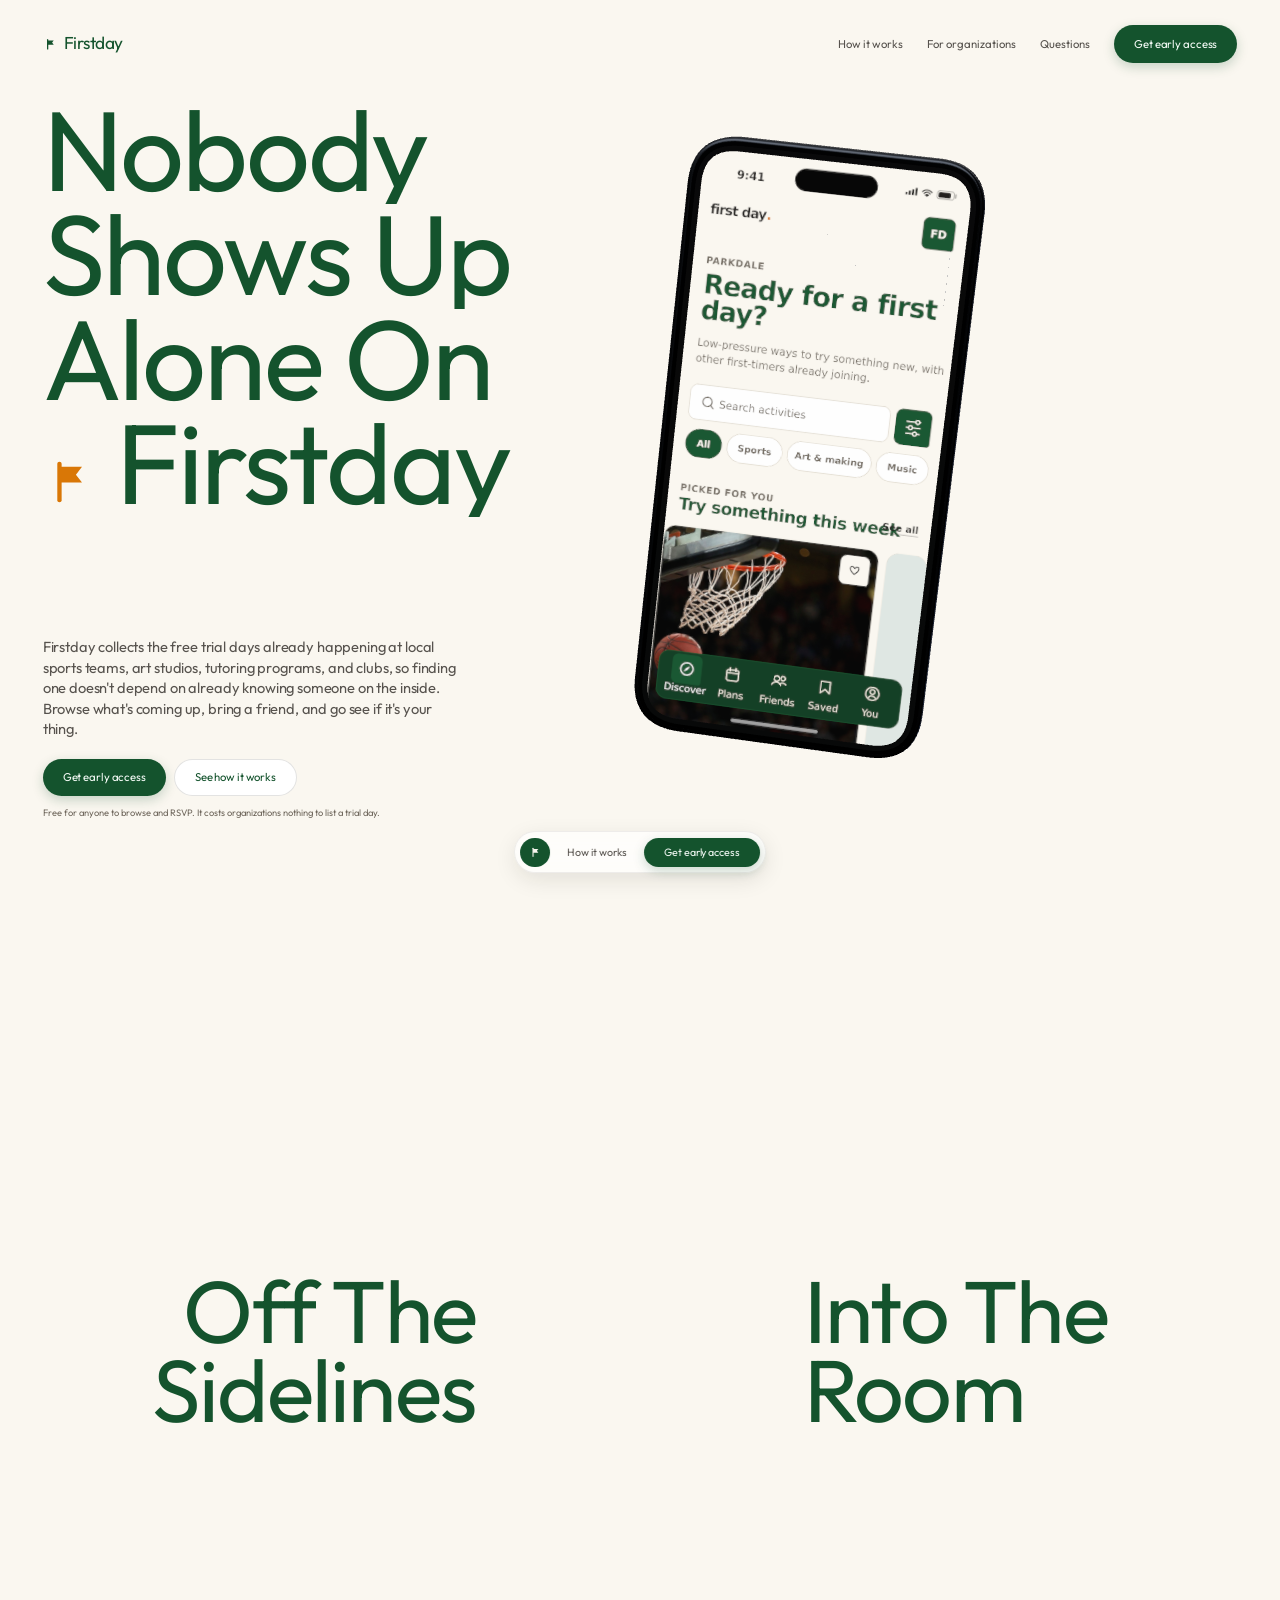
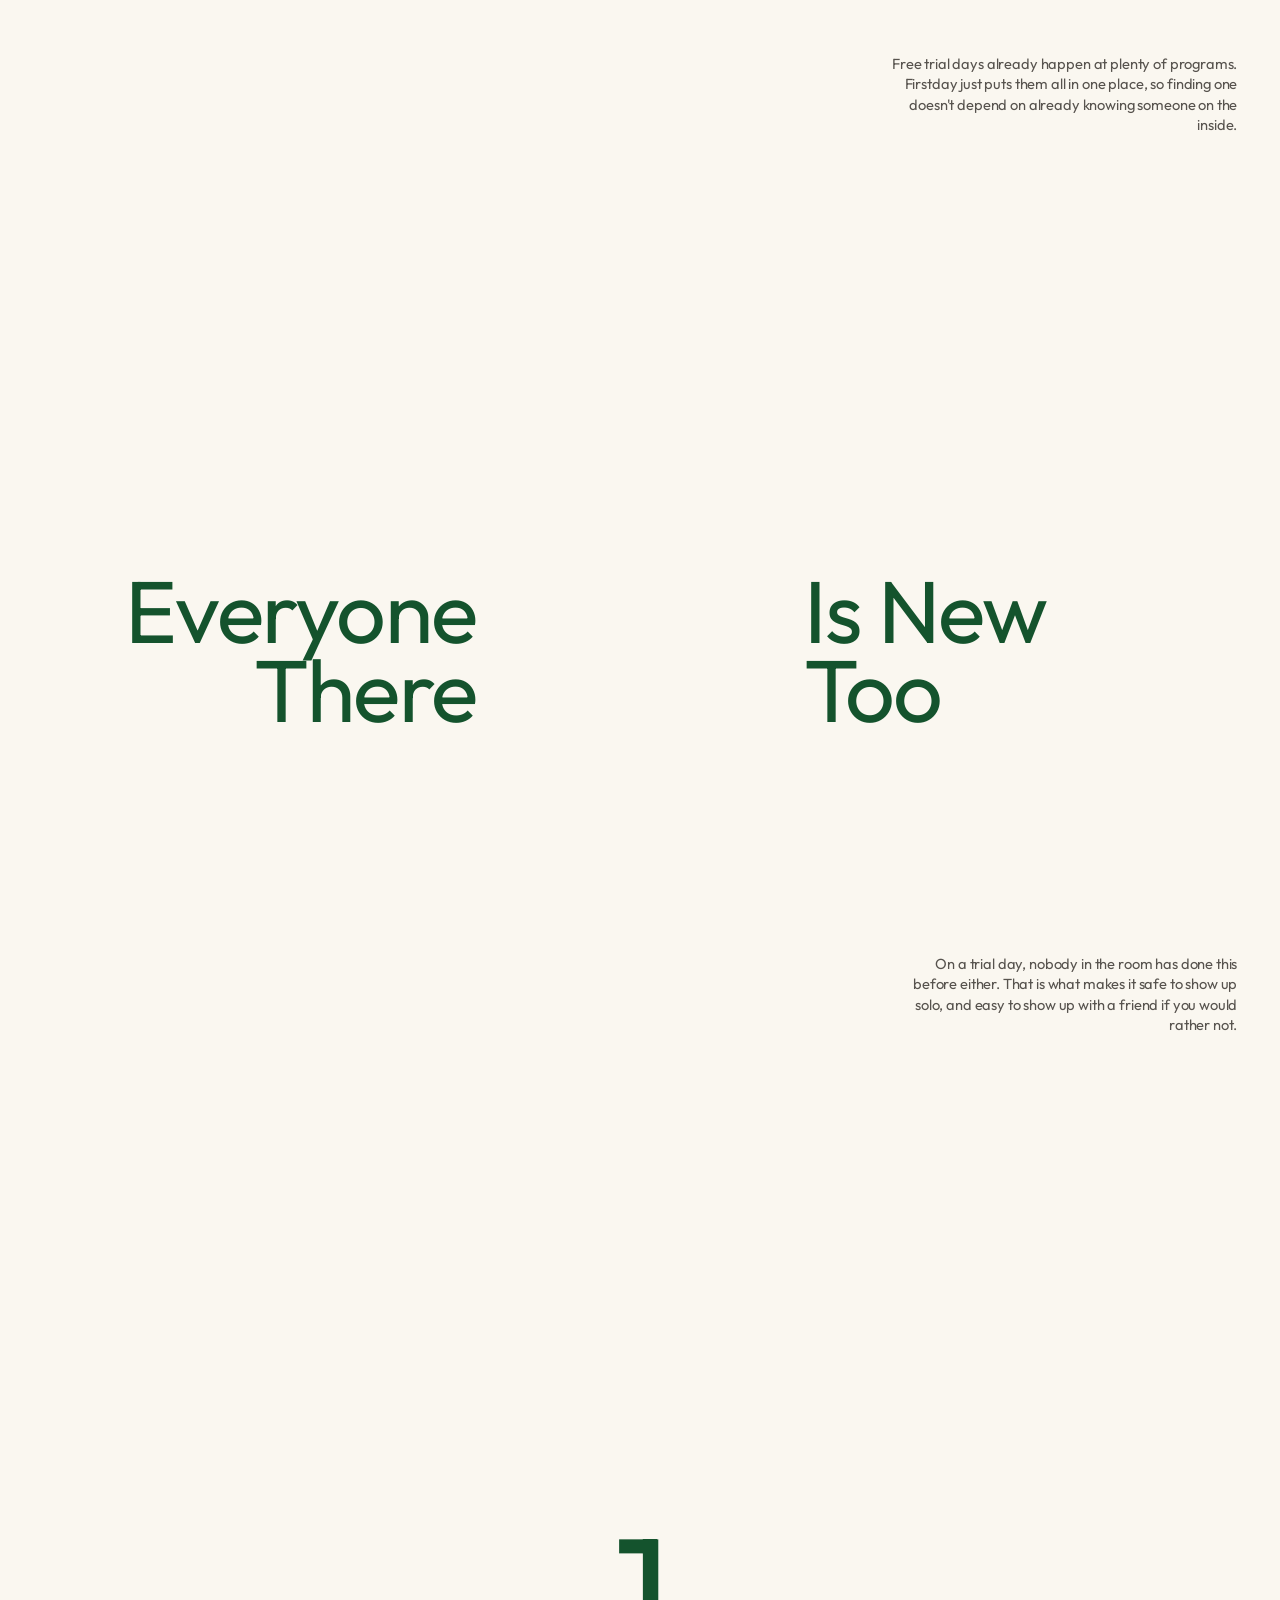
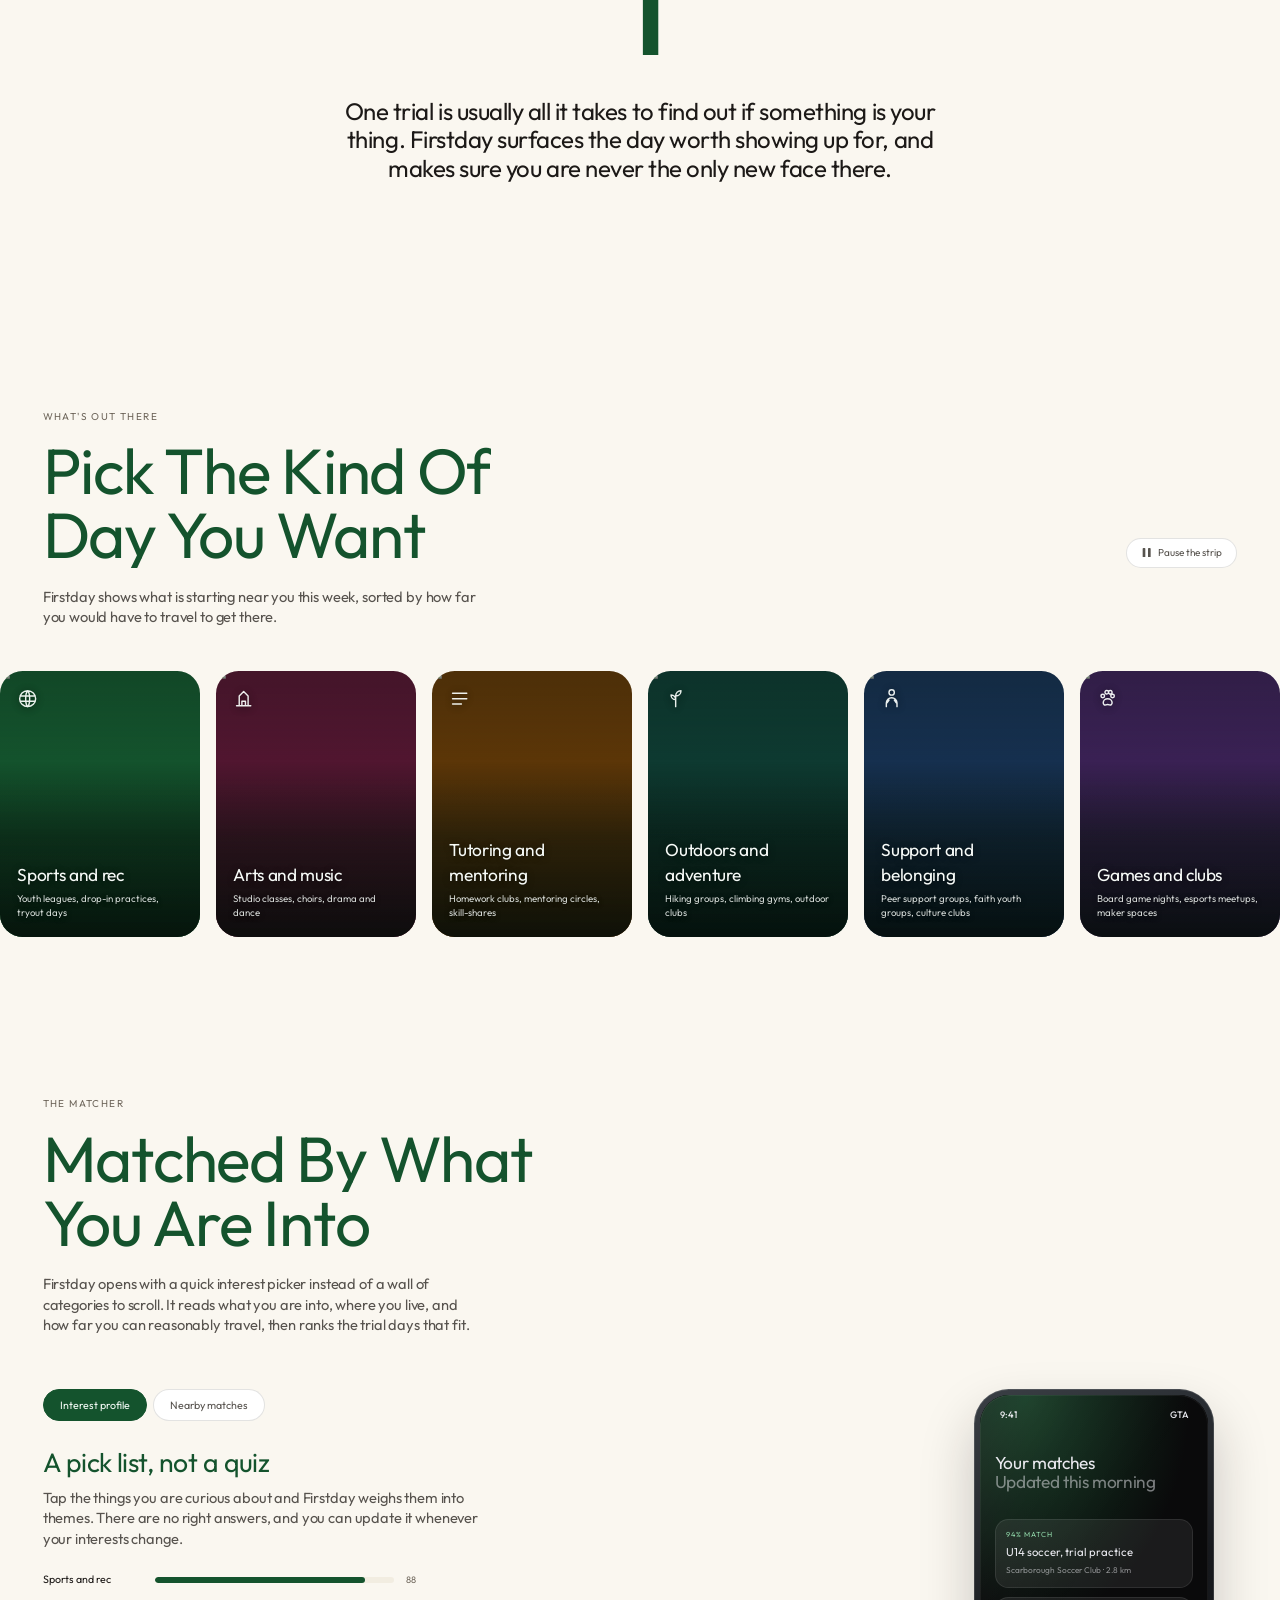
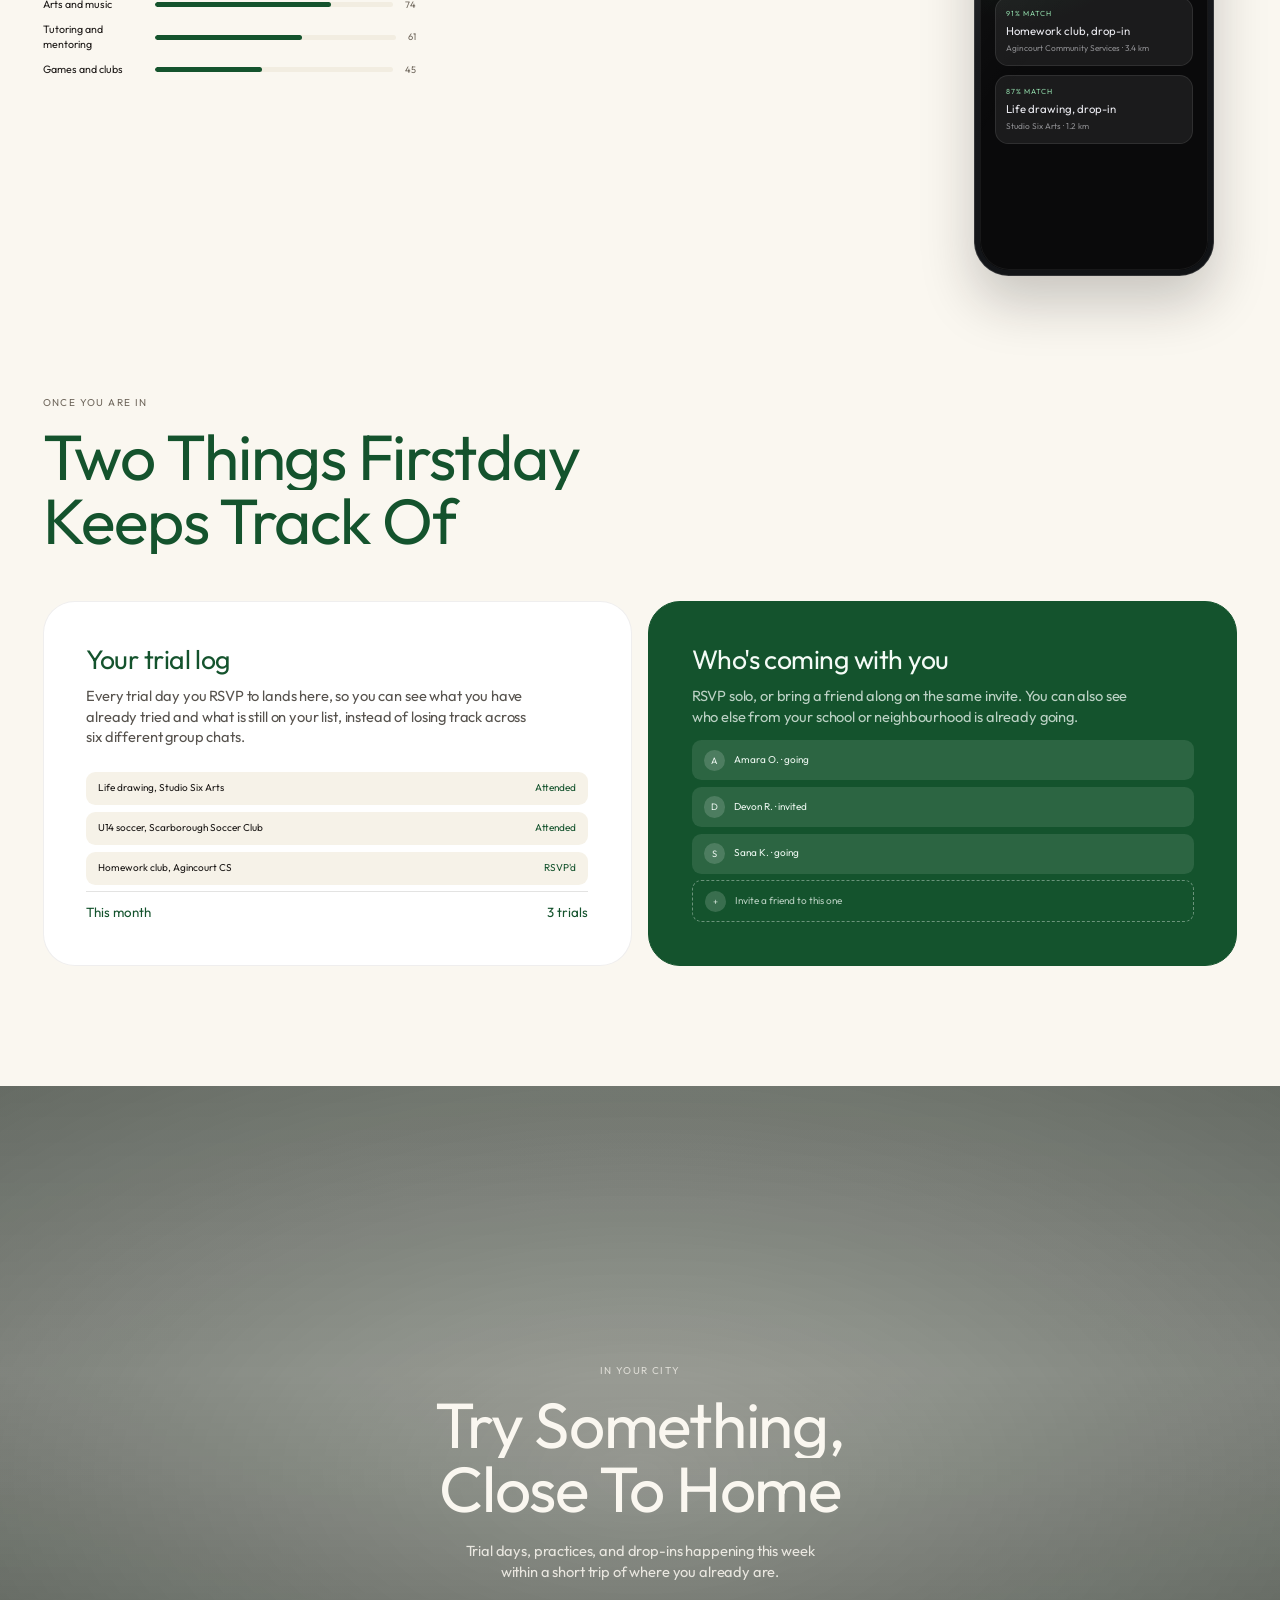
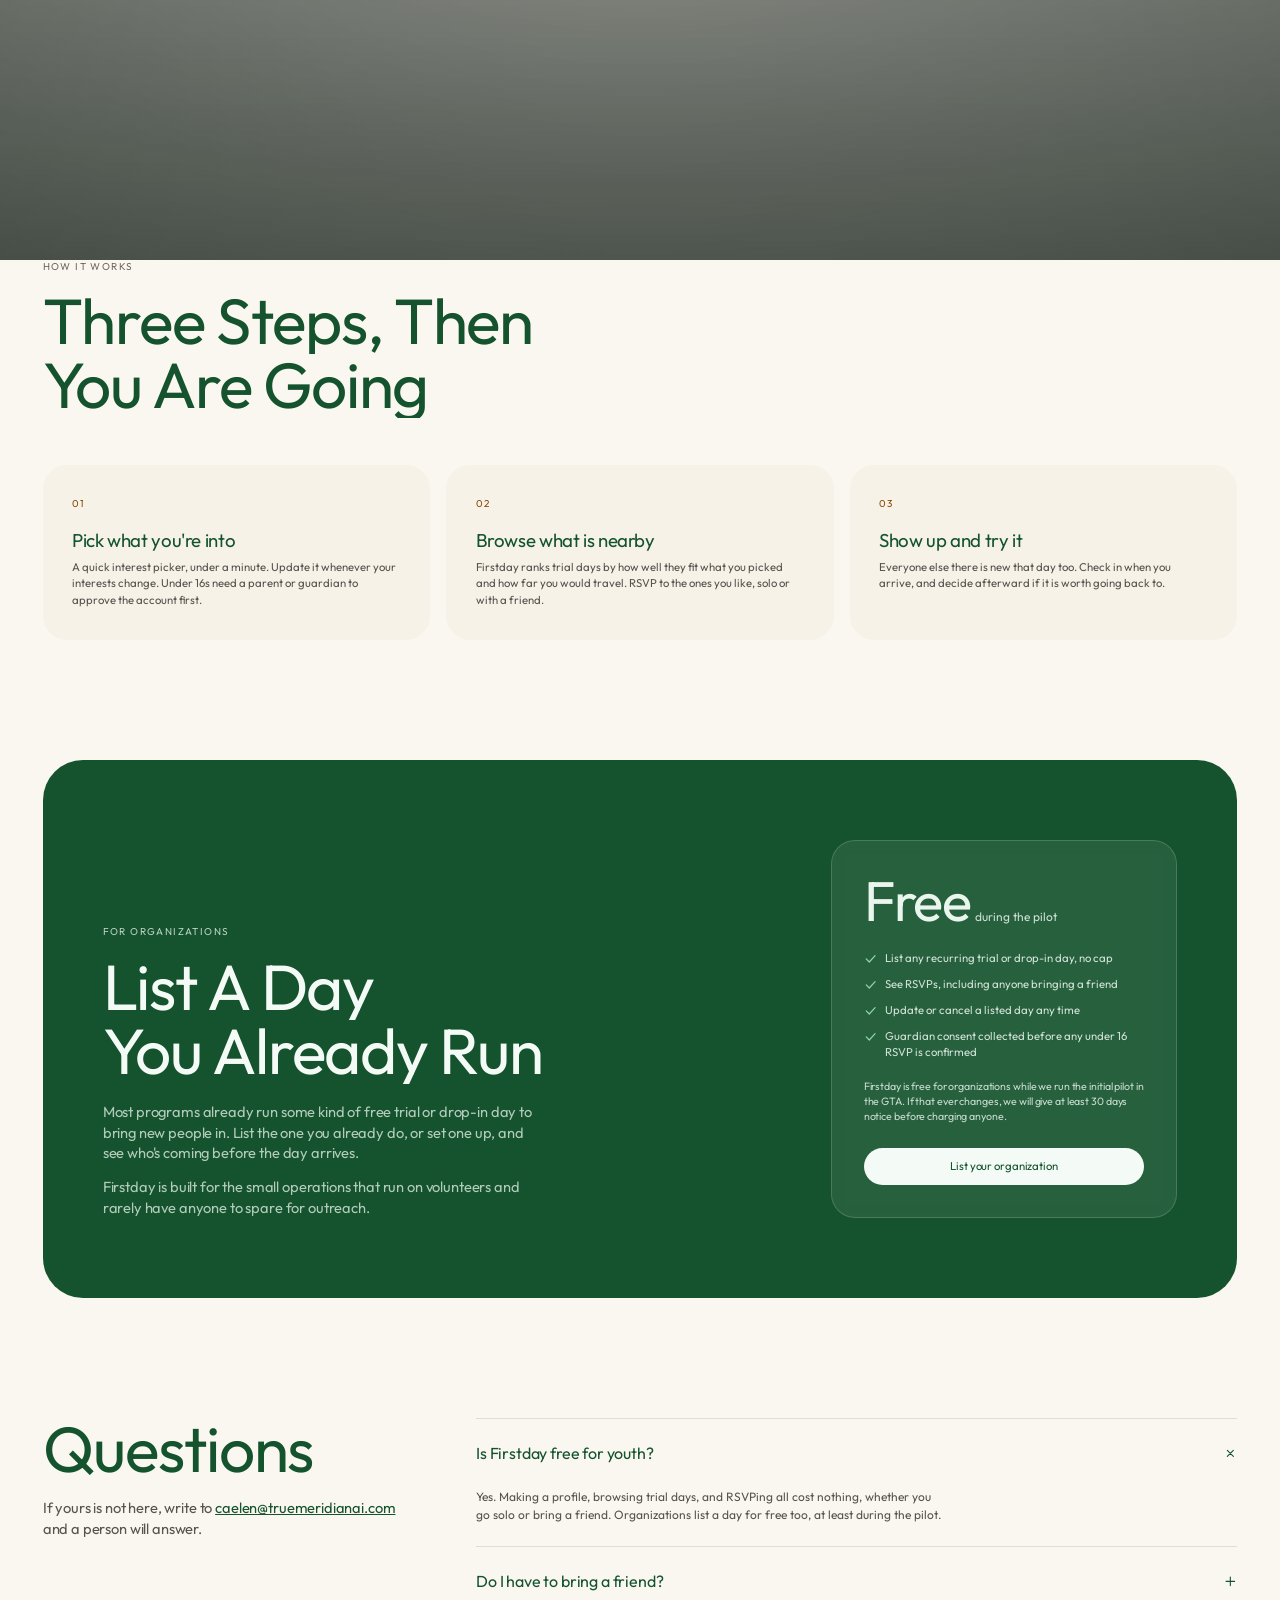
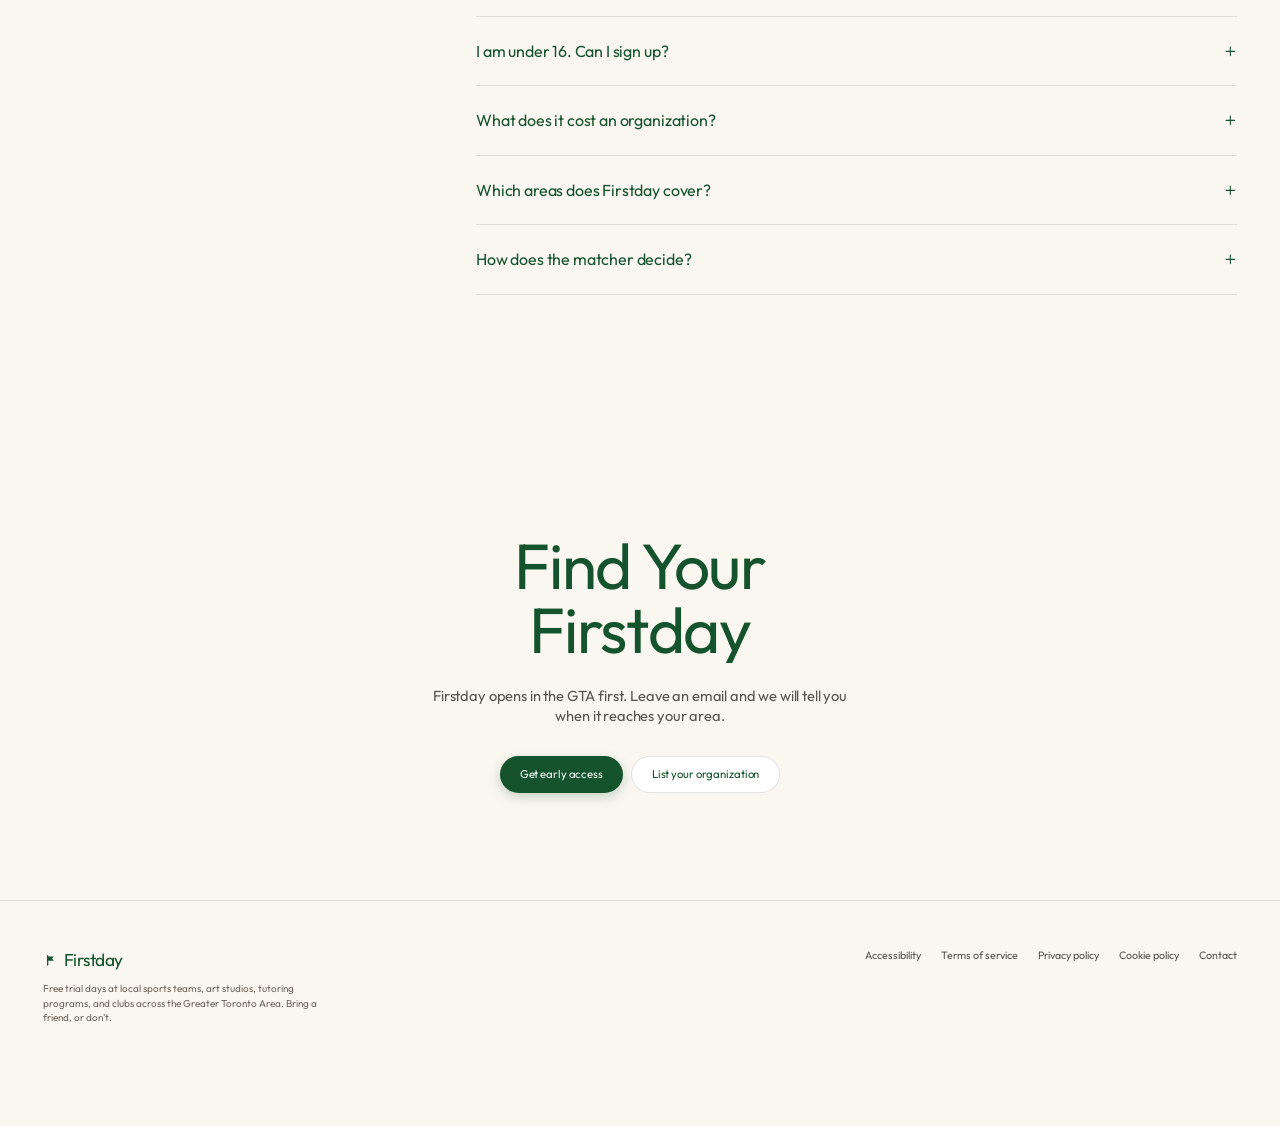
==== commit d4ca4799: "Show the real app on the phone, and fix what the audit turned up The phone was displaying an invente" ====
--- a/index.html
+++ b/index.html
@@ -330,9 +330,13 @@
 <!-- ===================== Full-bleed parallax band ===================== -->
 <section class="band" aria-labelledby="band-h">
   <div class="band__media" aria-hidden="true">
+    <!-- w1600 with compress, rather than w2200/q72: this sits under a heavy
+         green scrim, so the extra detail was invisible and cost 383KB, by far
+         the heaviest asset on the page. Keeping auto=format (not fm=webp) so
+         Unsplash still negotiates avif/webp/jpeg per browser. -->
     <img class="band__img"
-         src="https://images.unsplash.com/photo-1593113630400-ea4288922497?auto=format&fit=crop&w=2200&h=1300&q=72"
-         alt="" loading="lazy" decoding="async">
+         src="https://images.unsplash.com/photo-1593113630400-ea4288922497?auto=format,compress&fit=crop&w=1600&h=945&q=55"
+         alt="" loading="lazy" decoding="async" fetchpriority="low">
     <div class="band__scrim"></div>
   </div>
   <div class="band__inner">
@@ -474,7 +478,7 @@
    module, older browser) leaves the CSS build in place untouched, so the
    page degrades rather than breaking. */
 import { createPhone } from "./assets/js/phone3d.js";
-import { paintScreen, resetLayers, SCREEN_W, SCREEN_H } from "./assets/js/screen.js";
+import { paintScreen, resetLayers, loadAssets, SCREEN_W, SCREEN_H } from "./assets/js/screen.js";
 
 const reduce = window.matchMedia("(prefers-reduced-motion: reduce)");
 
@@ -528,16 +532,20 @@
     phone.draw();
   }
 
-  /* Outfit has to be resident before the screen is painted, or the texture
-     bakes in the fallback face and never updates. */
+  /* The screen texture bakes in whatever is available at paint time, so it has
+     to be repainted once the webfont is resident and once the card photo has
+     decoded. Both resolve independently; either one landing repaints. */
+  function repaint() {
+    resetLayers();
+    paintScreen(screenCanvas, blend);
+    phone.refreshScreen();
+    settle();
+  }
+
   if (document.fonts && document.fonts.ready) {
-    document.fonts.ready.then(function () {
-      resetLayers();
-      paintScreen(screenCanvas, blend);
-      phone.refreshScreen();
-      settle();
-    });
+    document.fonts.ready.then(repaint);
   }
+  loadAssets().then(repaint);
 
   settle();
 } catch (e) {
--- a/assets/css/styles.css
+++ b/assets/css/styles.css
@@ -918,43 +918,53 @@
 .chapter__foot { max-width: calc(620 * var(--px)); }
 
 /* Threaded chapters: the big headline splits left and right of the
-   dead-centre device, both halves vertically centred, so the text reads as
-   wrapping around the phone the way flowty's "On Your Wrist" section does. */
-.chapter--thread {
-  justify-content: center;
-  padding-block: calc(120 * var(--px));
-}
-/* A three-column grid keeps the device gap dead-centre no matter how wide
-   each headline half is: two equal 1fr columns flank a fixed centre column
-   the width of the device. space-between was jamming the halves to the
-   viewport edges and leaving a lopsided gap to the phone. The halves now hug
-   the device symmetrically, right-aligned on the left and left-aligned on the
-   right, with a consistent breathing gap set by the padding. */
-.thread {
-  display: grid;
-  grid-template-columns: 1fr calc(380 * var(--px)) 1fr;
-  align-items: center;
-  width: 100%;
-  font-size: calc(132 * var(--px));
-  line-height: 0.9;
-}
-.thread__l {
-  grid-column: 1;
-  text-align: right;
-  padding-right: calc(56 * var(--px));
-}
-.thread__r {
-  grid-column: 3;
-  text-align: left;
-  padding-left: calc(56 * var(--px));
-}
-/* the supporting line sits under the right half, clear of the device */
-.thread__lede {
-  position: absolute;
-  right: calc(64 * var(--px));
-  bottom: calc(96 * var(--px));
-  text-align: right;
-  max-width: calc(520 * var(--px));
+   dead-centre device, so the text reads as wrapping around the phone the way
+   flowty's "On Your Wrist" section does.
+
+   That flanking only works while there is room either side of the device, so
+   it is a wide-viewport enhancement rather than the default. Below 1025 the
+   two halves collapse back to one ordinary stacked headline and the lede
+   returns to normal flow. Shipping the grid at every width pushed
+   .thread__r past the right edge and gave the whole page a horizontal
+   scrollbar from 1024 down. */
+.thread { line-height: 0.9; }
+.thread__l,
+.thread__r { display: block; }
+
+@media (min-width: 1025px) {
+  .chapter--thread {
+    justify-content: center;
+    padding-block: calc(120 * var(--px));
+  }
+  /* Two equal 1fr columns flank a fixed centre column the width of the
+     device, so the gap the phone sits in stays dead-centre no matter how
+     wide either headline half runs. space-between jammed the halves against
+     the viewport edges and left a lopsided gap to the phone. */
+  .thread {
+    display: grid;
+    grid-template-columns: 1fr calc(380 * var(--px)) 1fr;
+    align-items: center;
+    width: 100%;
+    font-size: calc(132 * var(--px));
+  }
+  .thread__l {
+    grid-column: 1;
+    text-align: right;
+    padding-right: calc(56 * var(--px));
+  }
+  .thread__r {
+    grid-column: 3;
+    text-align: left;
+    padding-left: calc(56 * var(--px));
+  }
+  /* the supporting line sits under the right half, clear of the device */
+  .thread__lede {
+    position: absolute;
+    right: calc(64 * var(--px));
+    bottom: calc(96 * var(--px));
+    text-align: right;
+    max-width: calc(520 * var(--px));
+  }
 }
 
 /* ---------- Full-bleed parallax band ----------
@@ -1537,9 +1547,15 @@
   .orgs { margin-inline: calc(24 * var(--px)); padding: calc(70 * var(--px)) calc(34 * var(--px)); border-radius: calc(40 * var(--px)); }
   .fcard { padding: calc(40 * var(--px)); border-radius: calc(34 * var(--px)); }
 
+  /* The floating pill is fixed about 57px up from the bottom edge and only
+     hides over the closing CTA, so it sits above whatever is at the foot of
+     the viewport everywhere else. At 90 the chapter's bottom padding landed
+     exactly on the pill's top edge and the hero footnote and the last line of
+     each threaded headline ran underneath it. 150 clears the pill with air to
+     spare. */
   .chapter {
     padding-top: calc(130 * var(--px));
-    padding-bottom: calc(90 * var(--px));
+    padding-bottom: calc(150 * var(--px));
   }
   .stage { perspective-origin: 50% 50%; }
   /* the inline mark lands mid-wrap at this width and reads as a stray glyph */
@@ -1554,6 +1570,29 @@
   .pill { bottom: calc(20 * var(--px)); }
   .pill__link { display: none; }
   summary { font-size: calc(20 * var(--px)); }
+
+  /* Every control is sized with the fluid unit, so at phone widths the
+     primary CTAs come out around 35px tall, the tabs 30 and the strip toggle
+     29. That clears the 24px WCAG 2.2 floor but sits well under the 44px both
+     Apple and Google ask for, and these are the exact controls the page
+     exists to get tapped. min-height raises the touch target without
+     touching the type scale or the fluid padding. */
+  .btn,
+  .tab,
+  .marquee-toggle,
+  .wordmark,
+  .skip-link { min-height: 44px; }
+
+  /* The legal rows are navigation, not prose, so WCAG 2.2's inline-link
+     exemption does not cover them and a 15px-tall target is hard to hit.
+     Growing the hit area vertically leaves the wrapped rows looking the same,
+     since the flex gap already spaces them further apart than this padding. */
+  .foot__legal a,
+  .doc-foot a {
+    display: inline-flex;
+    align-items: center;
+    min-height: 44px;
+  }
 }
 
 /* =========================================================================
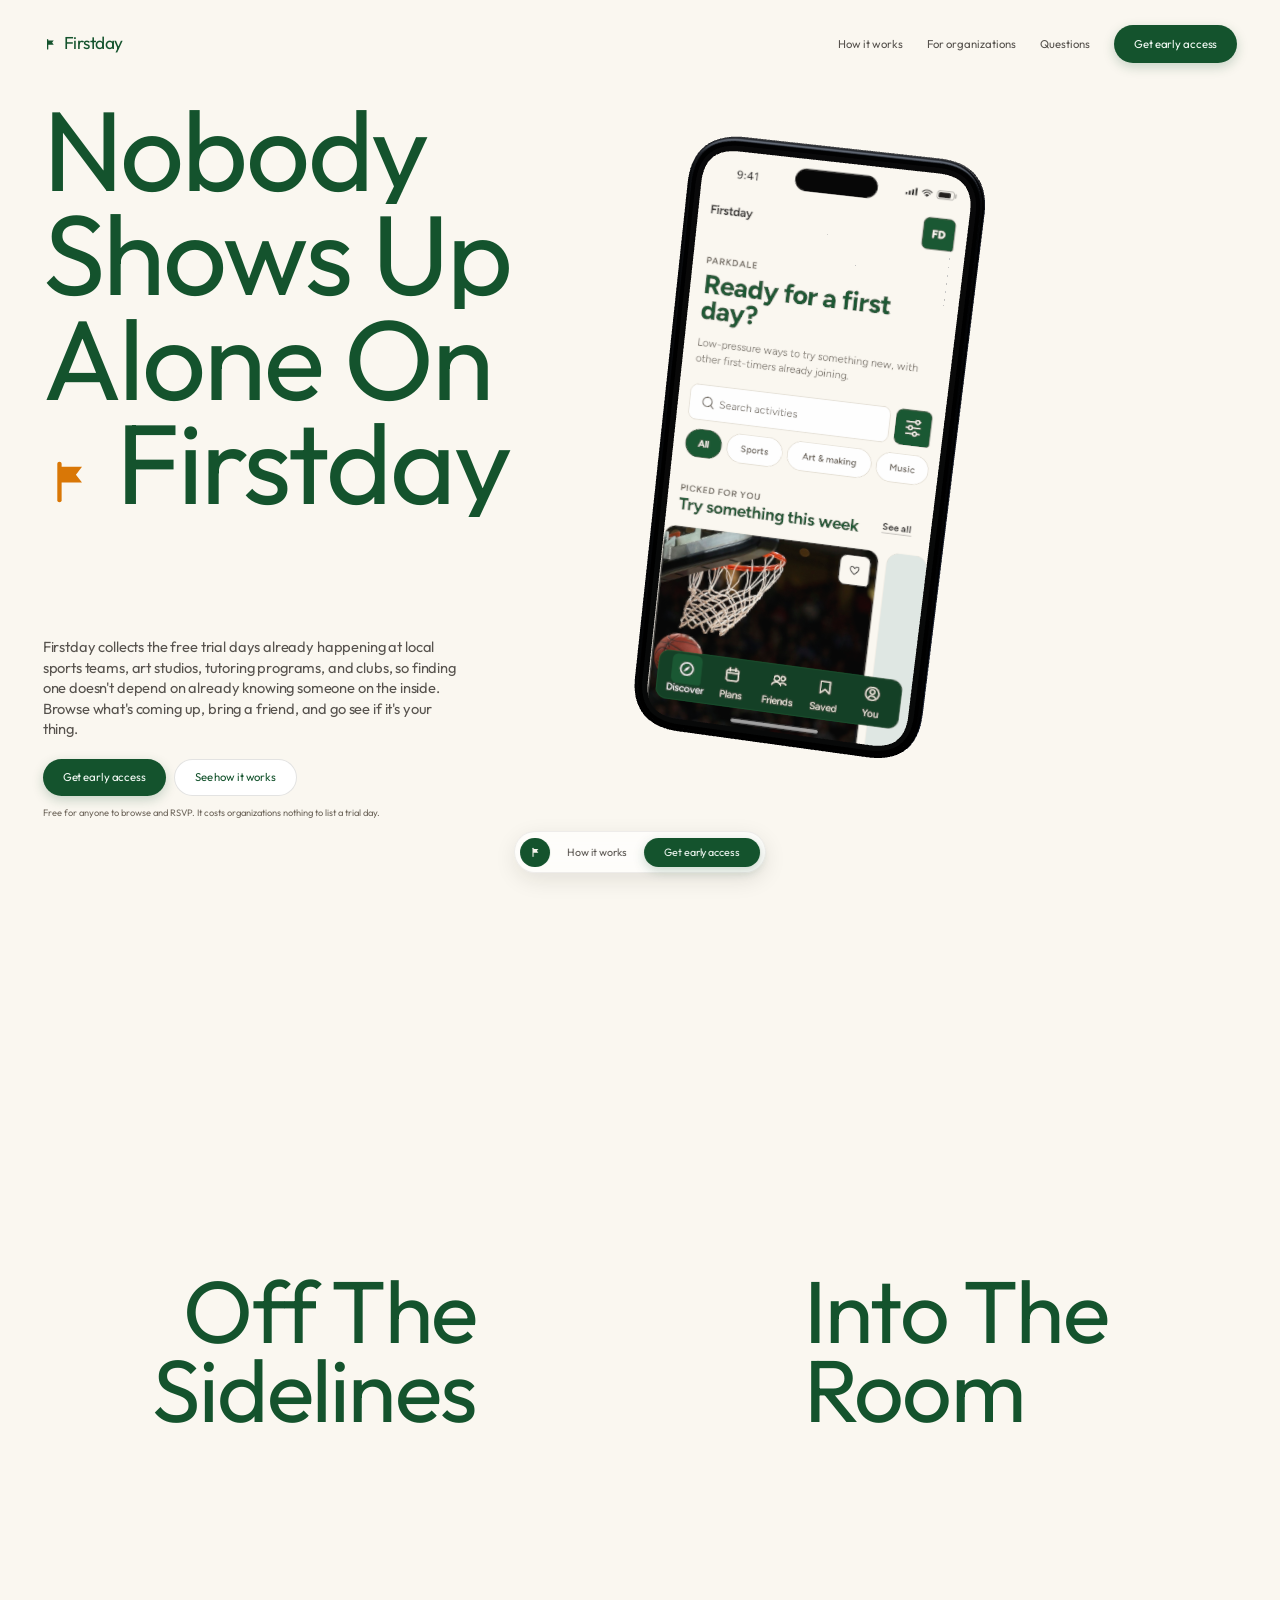
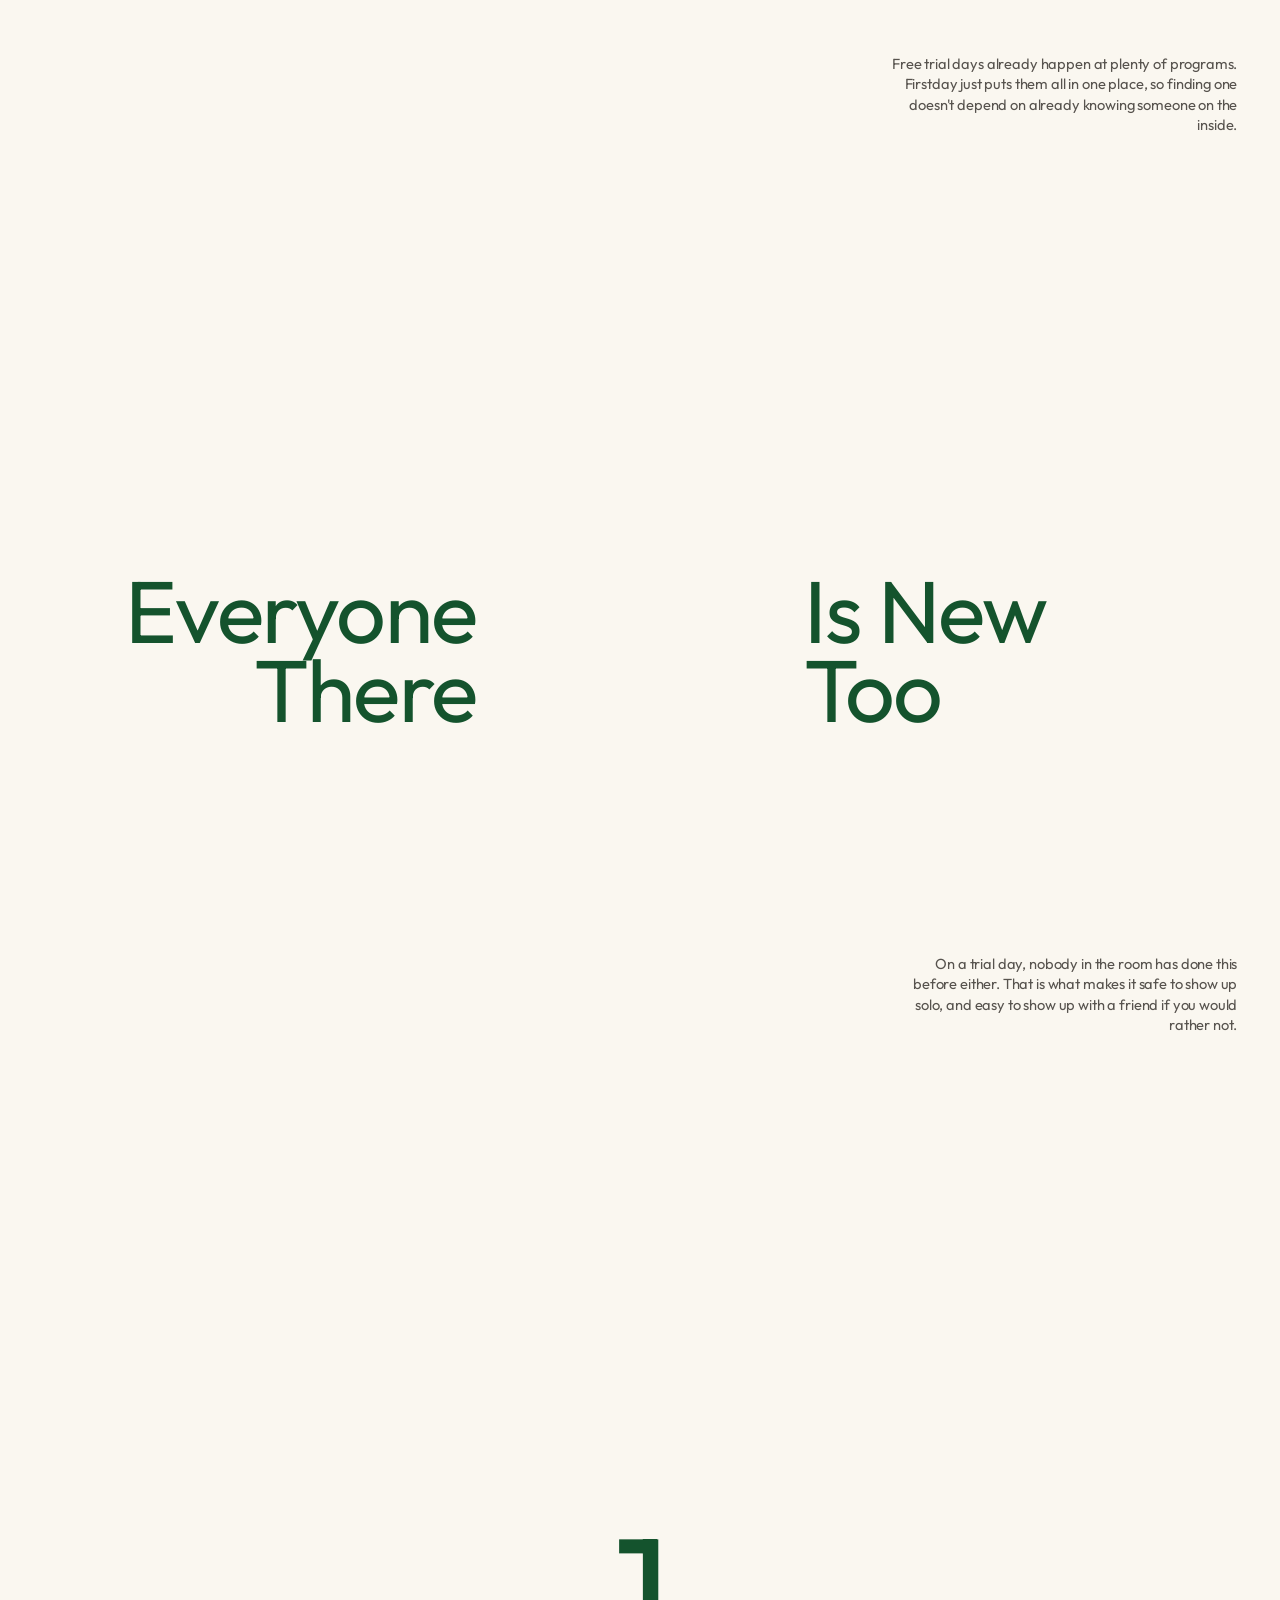
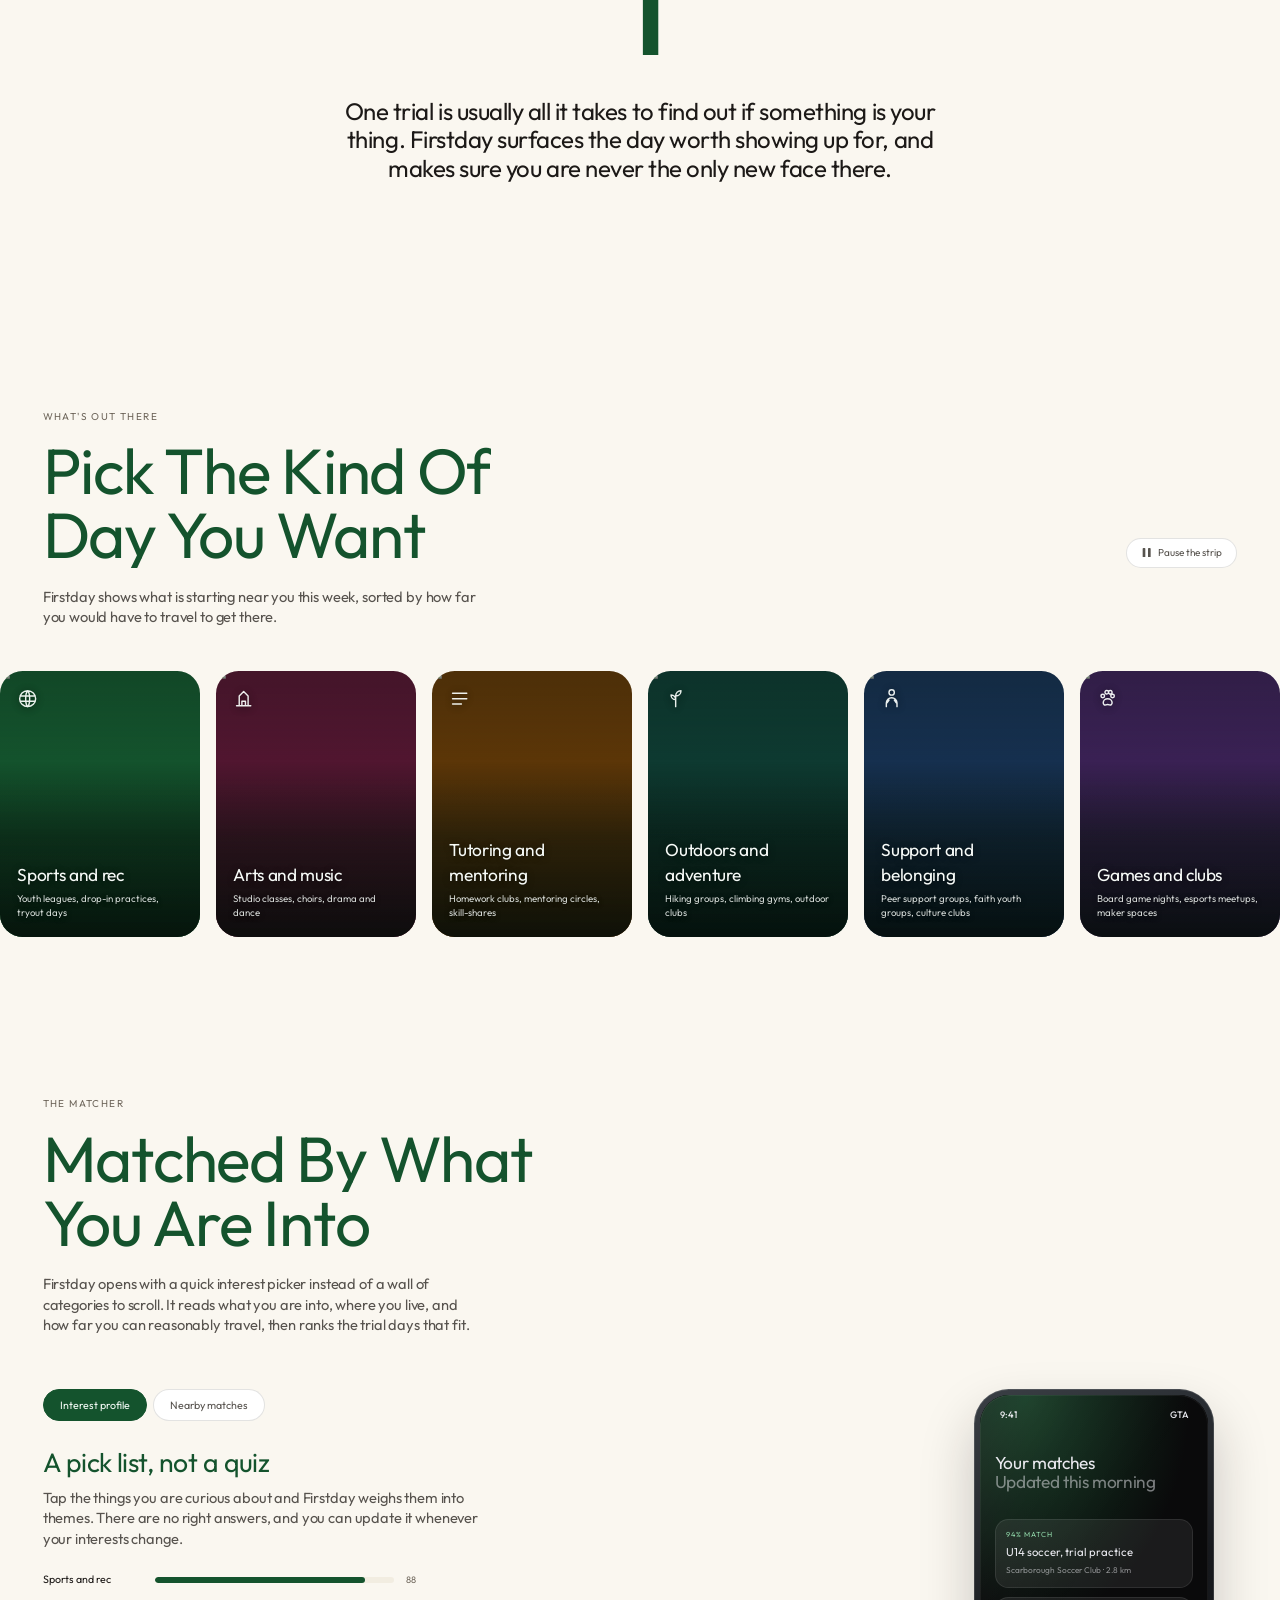
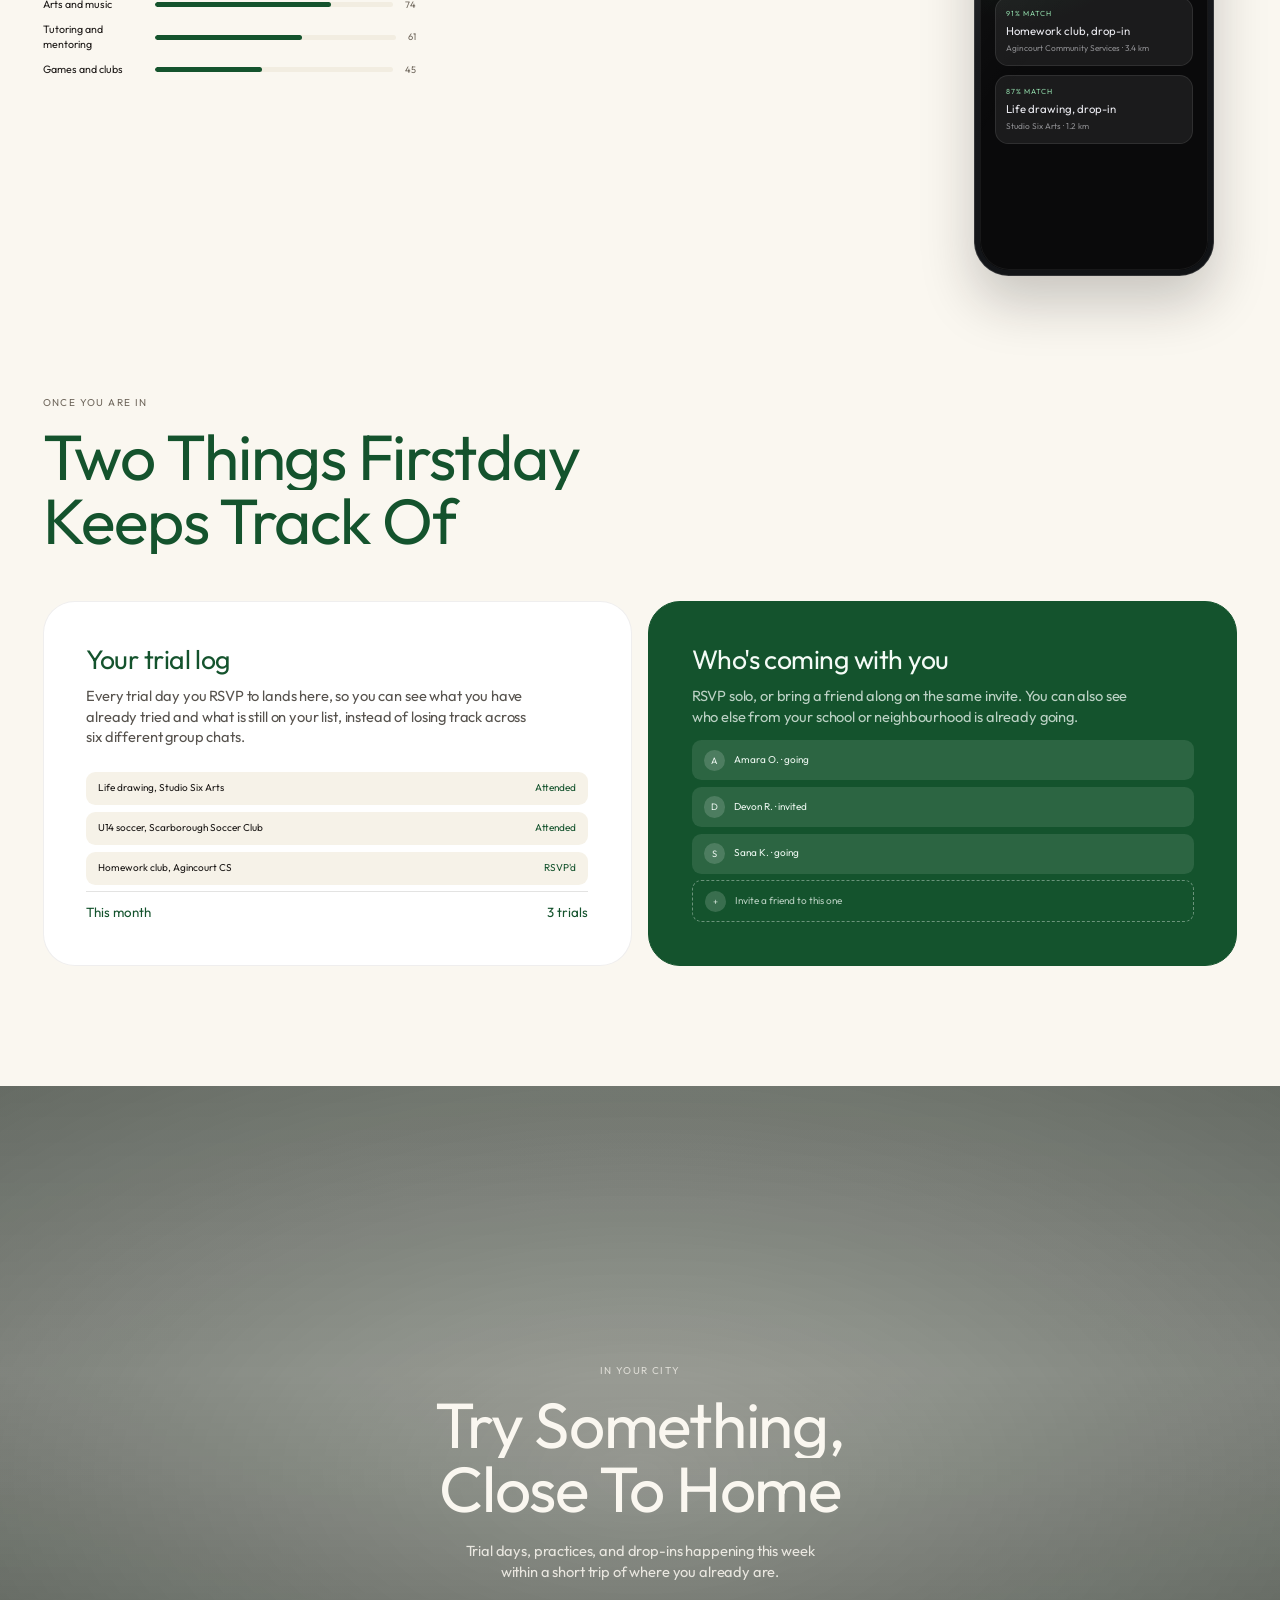
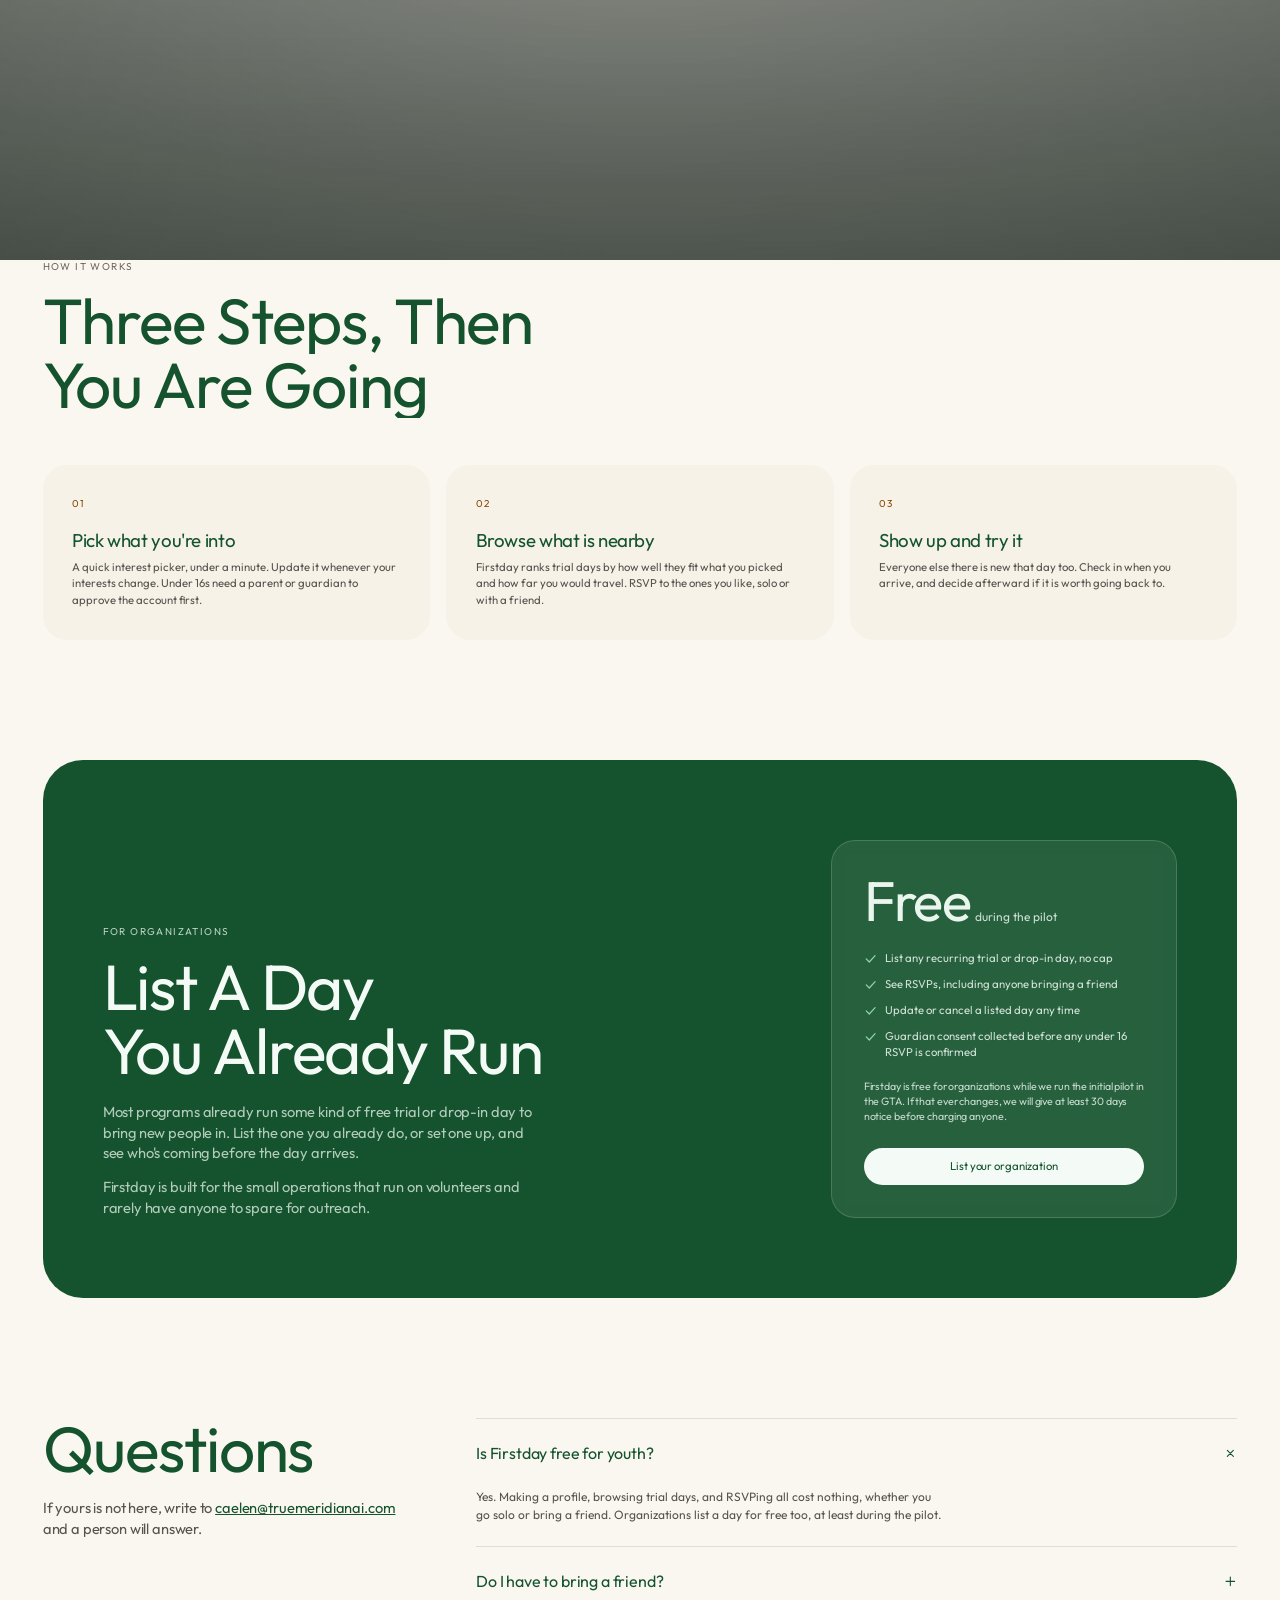
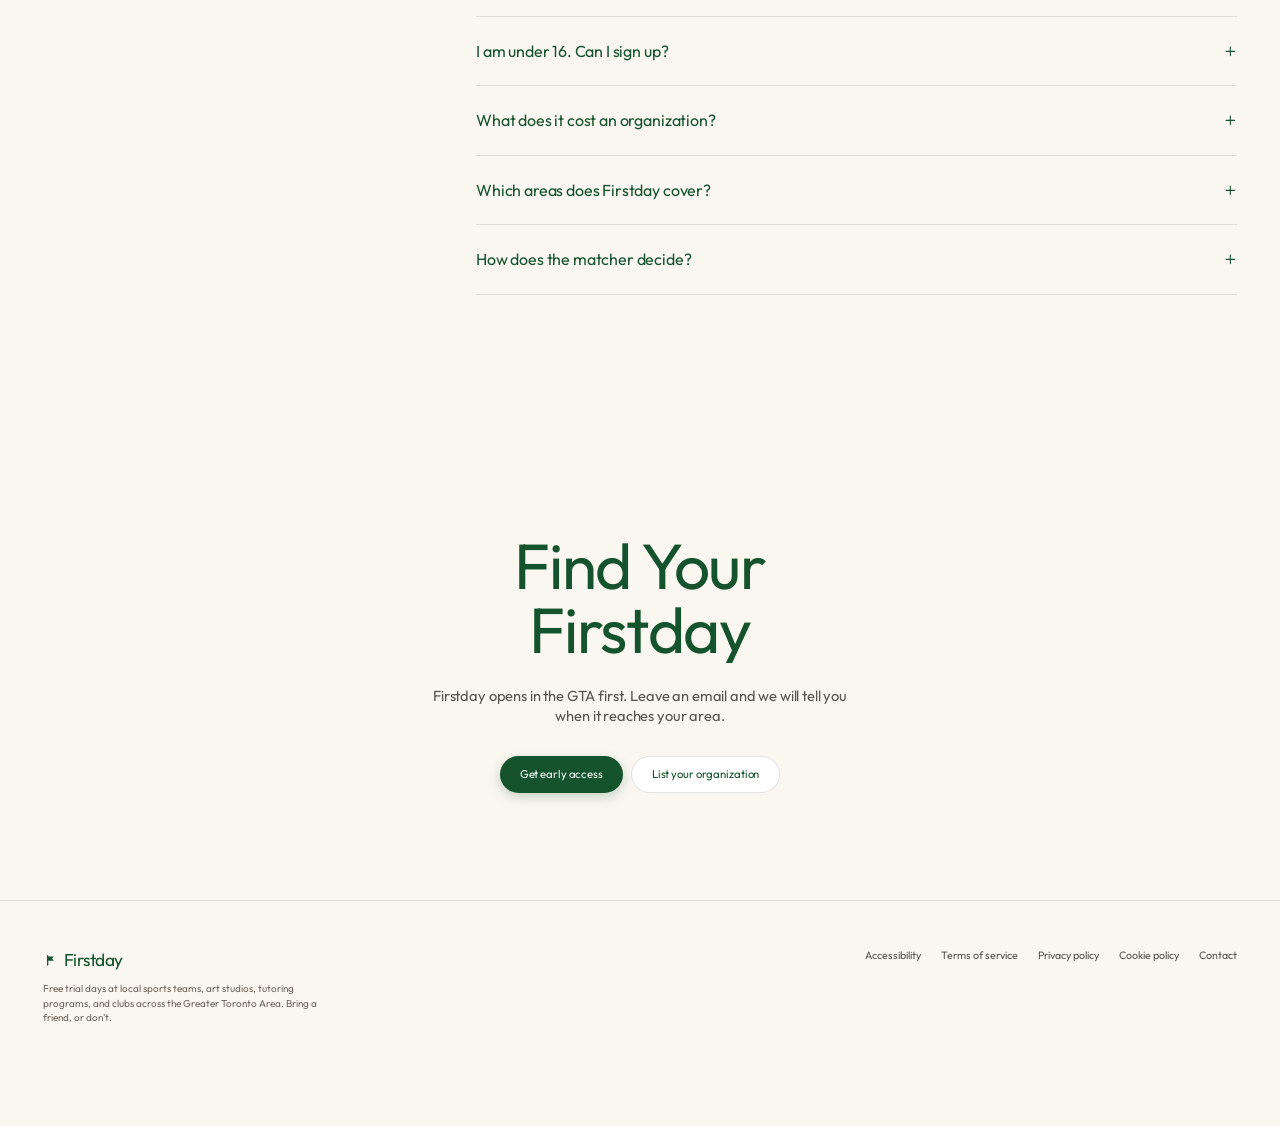
==== commit fc32f6b7: "Track the app's rebrand to Firstday in the phone texture The app resolved its wordmark to one word a" ====
--- a/index.html
+++ b/index.html
@@ -14,7 +14,9 @@
 
 <link rel="preconnect" href="https://fonts.googleapis.com">
 <link rel="preconnect" href="https://fonts.gstatic.com" crossorigin>
-<link href="https://fonts.googleapis.com/css2?family=Outfit:wght@300;400;500&display=swap" rel="stylesheet">
+<!-- Outfit sets this site. Figtree is loaded only so the phone texture can
+     paint the app's real typeface; nothing in the page itself uses it. -->
+<link href="https://fonts.googleapis.com/css2?family=Outfit:wght@300;400;500&family=Figtree:wght@400;600;700&display=swap" rel="stylesheet">
 <link rel="stylesheet" href="assets/css/styles.css">
 <link rel="icon" href="data:image/svg+xml,<svg xmlns='http://www.w3.org/2000/svg' viewBox='0 0 24 24'><rect width='24' height='24' rx='6' fill='%2314532d'/><path d='M7.6 4.4v15.2' stroke='%23faf7f0' stroke-width='2' stroke-linecap='round'/><path d='M7.6 5.6h9.6l-2.6 3.4 2.6 3.4H7.6z' fill='%23faf7f0'/></svg>">
 </head>
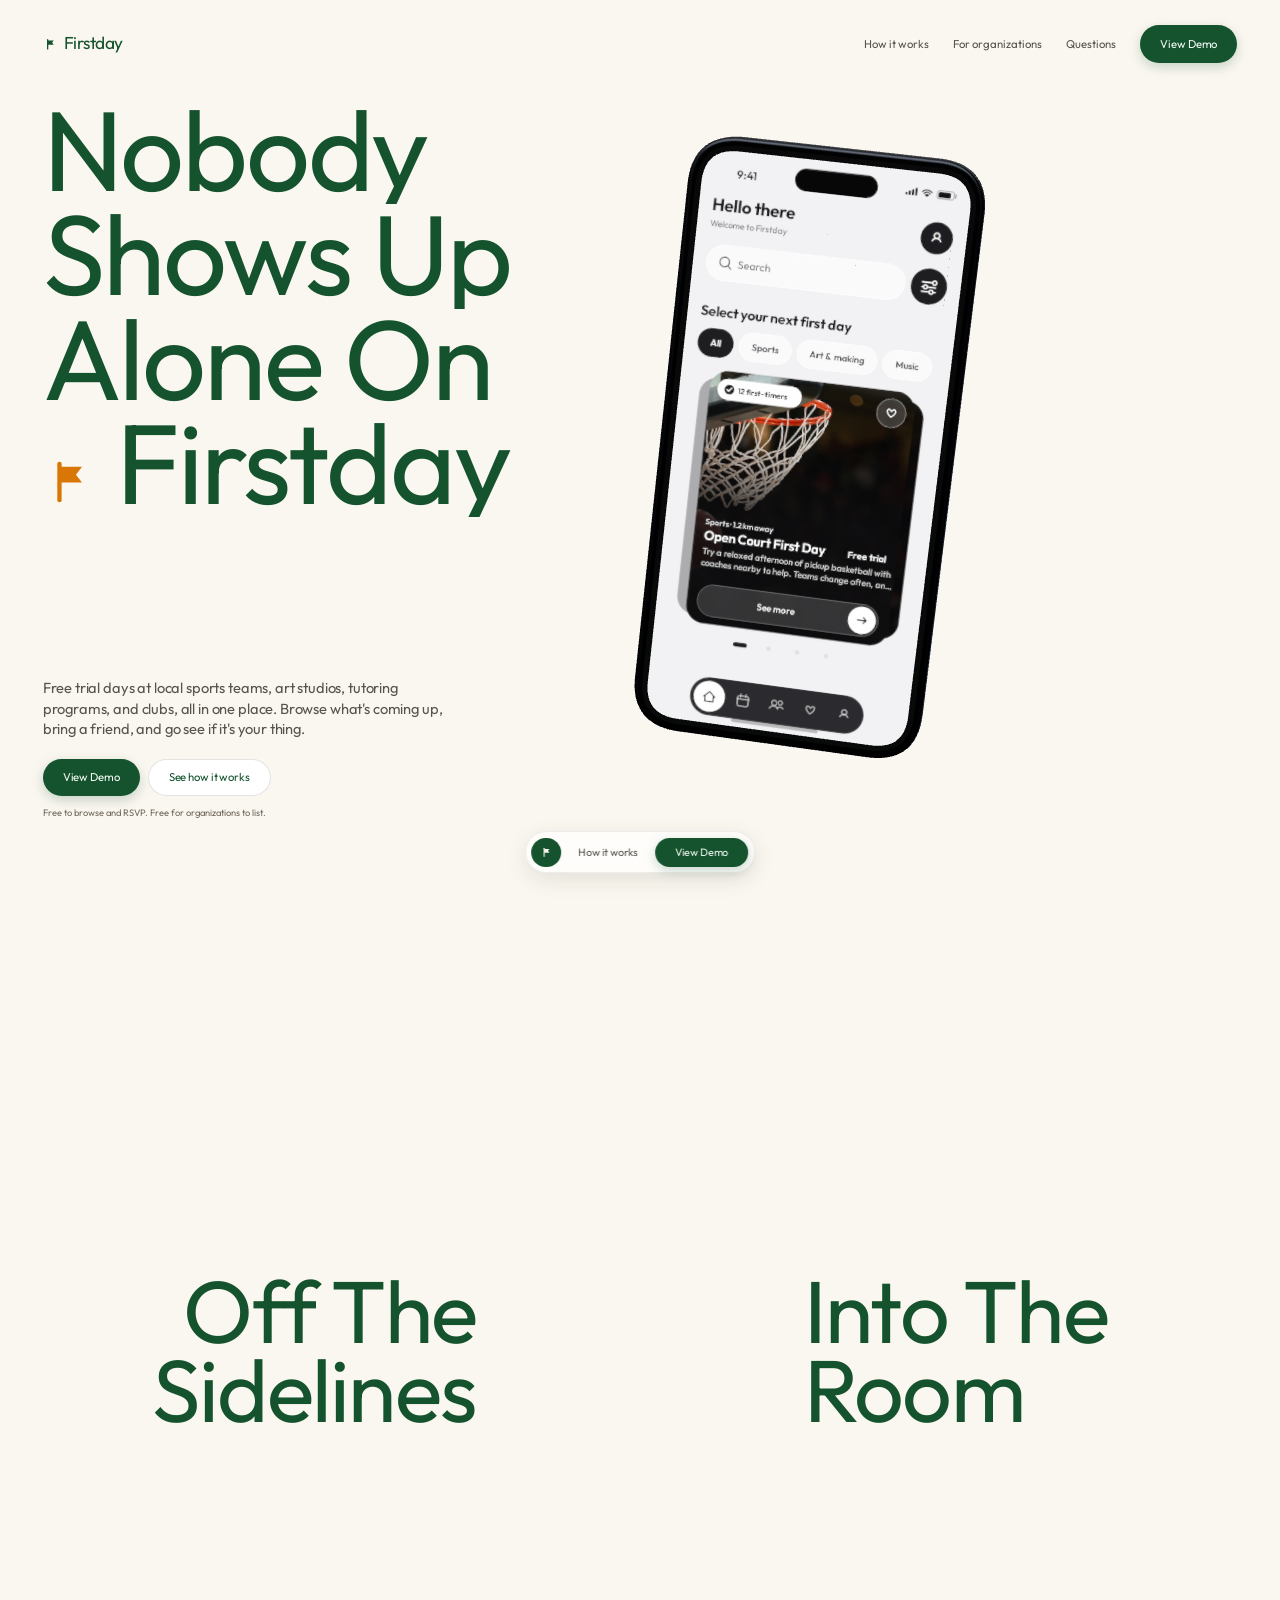
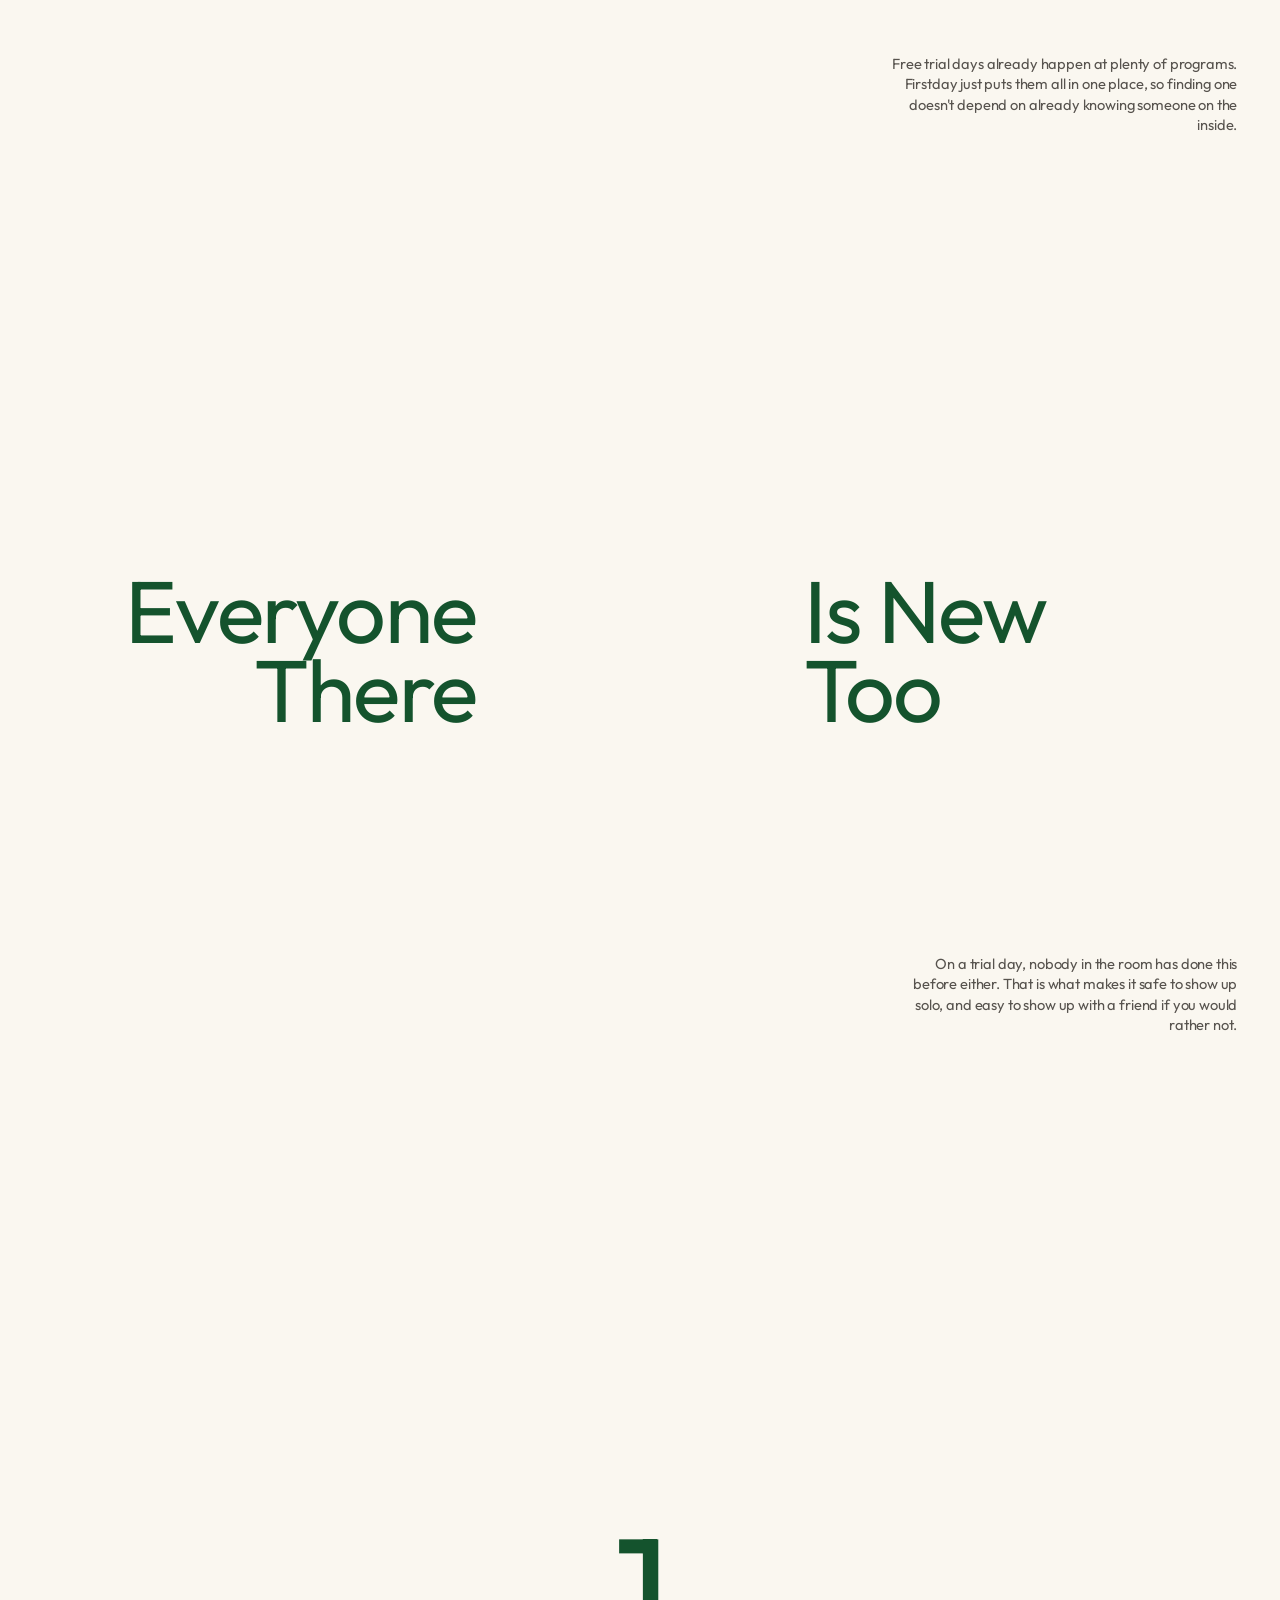
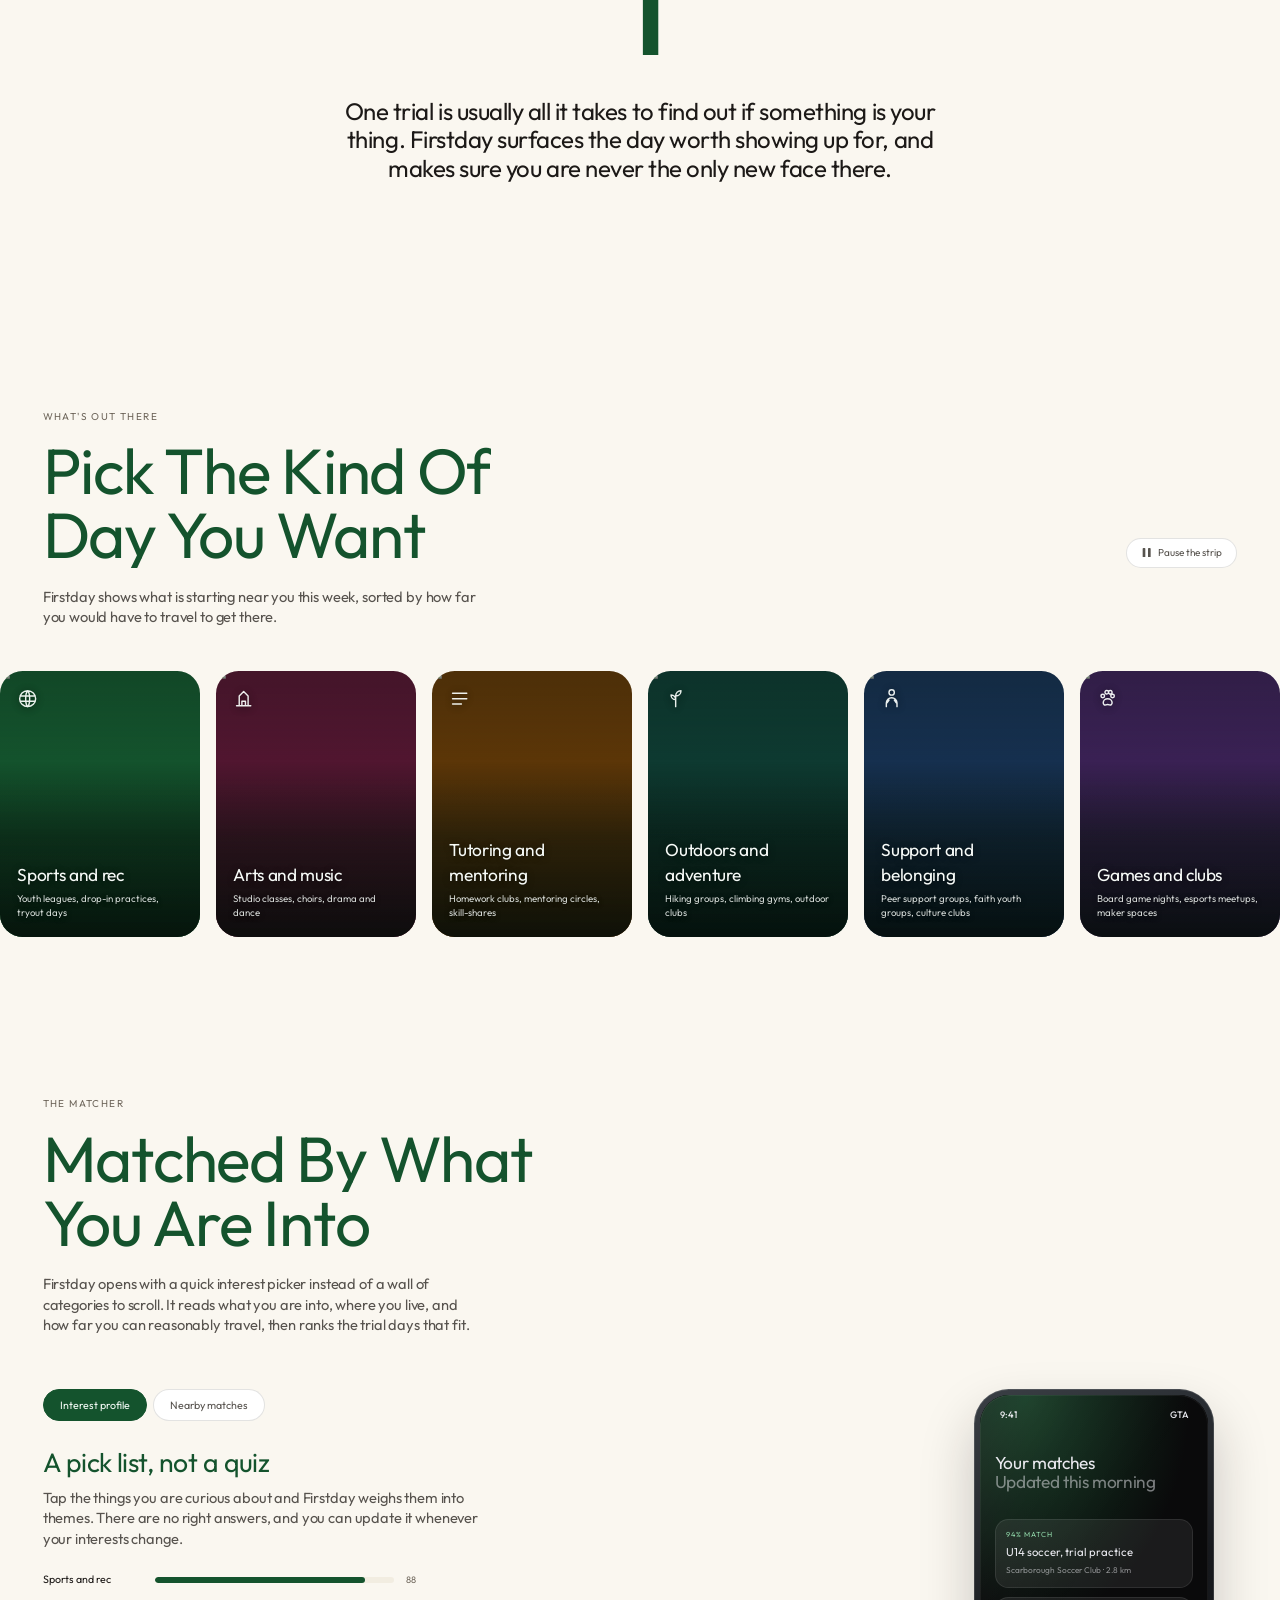
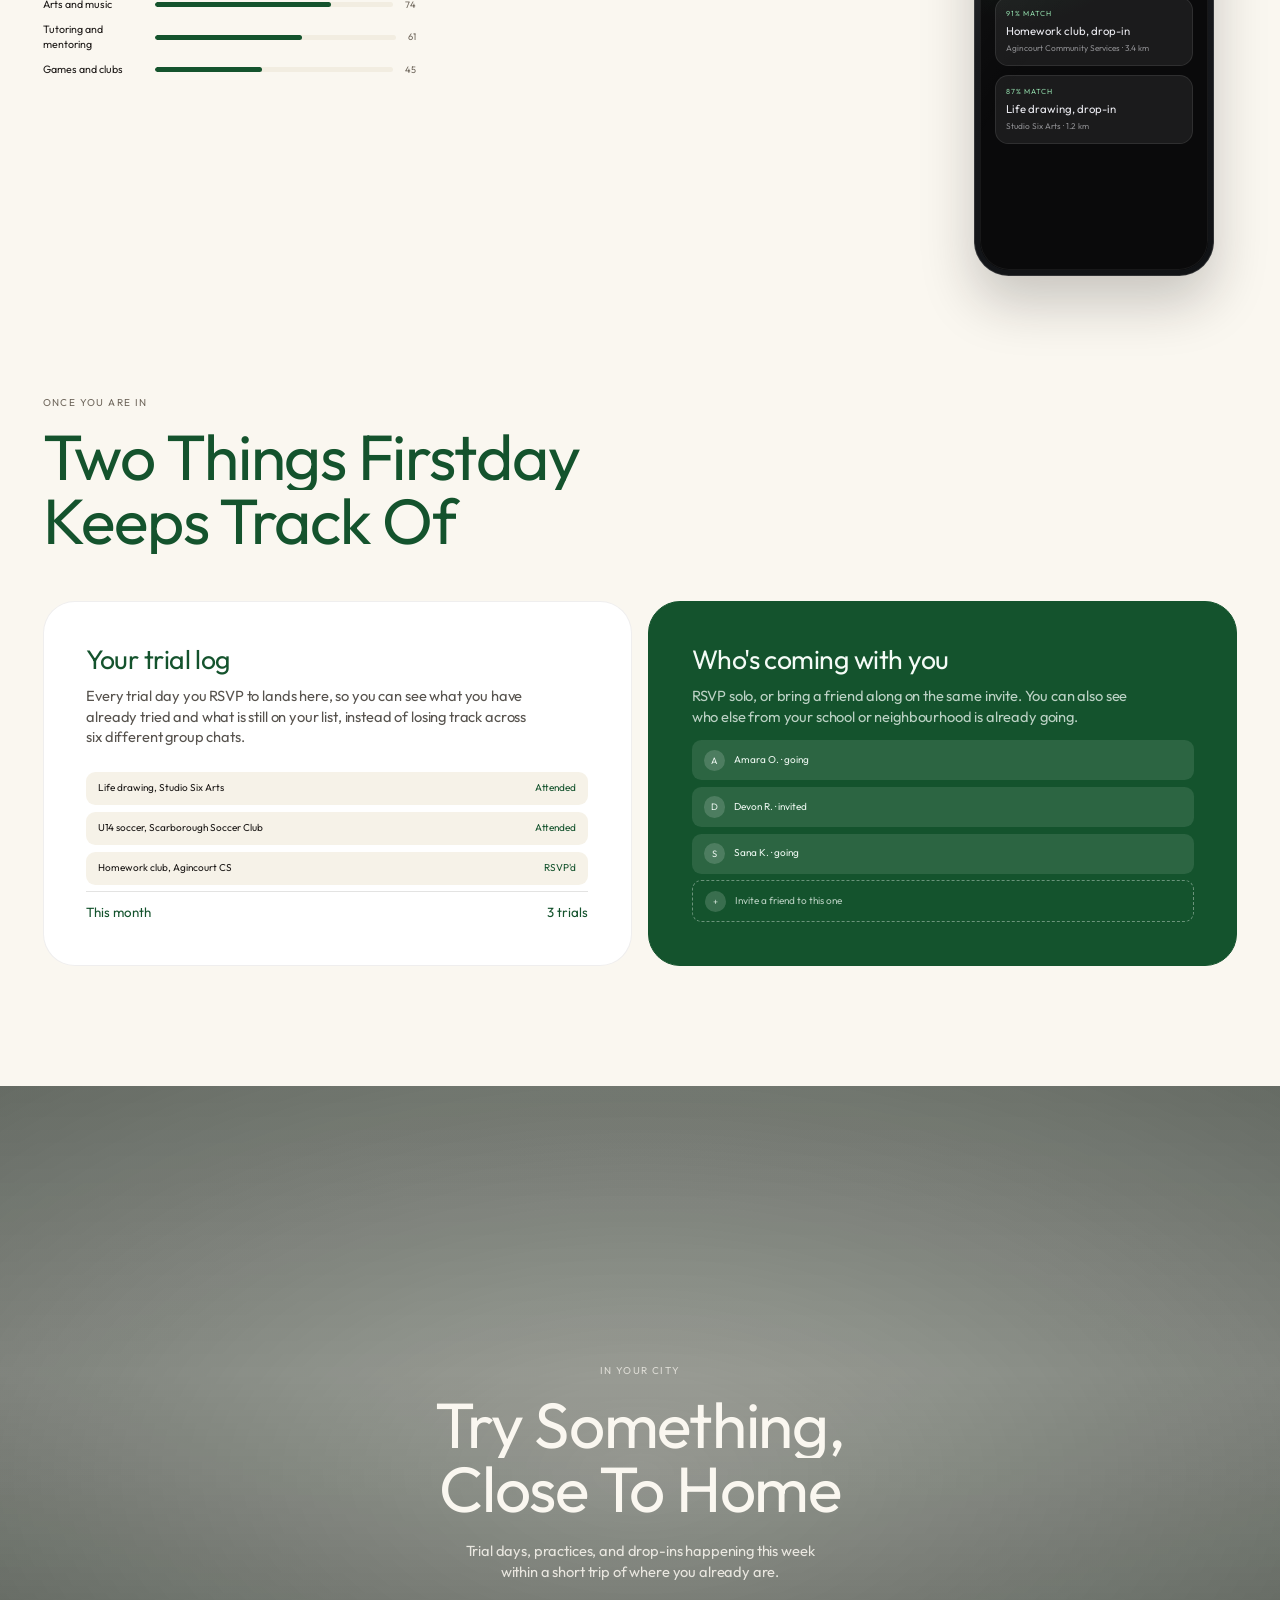
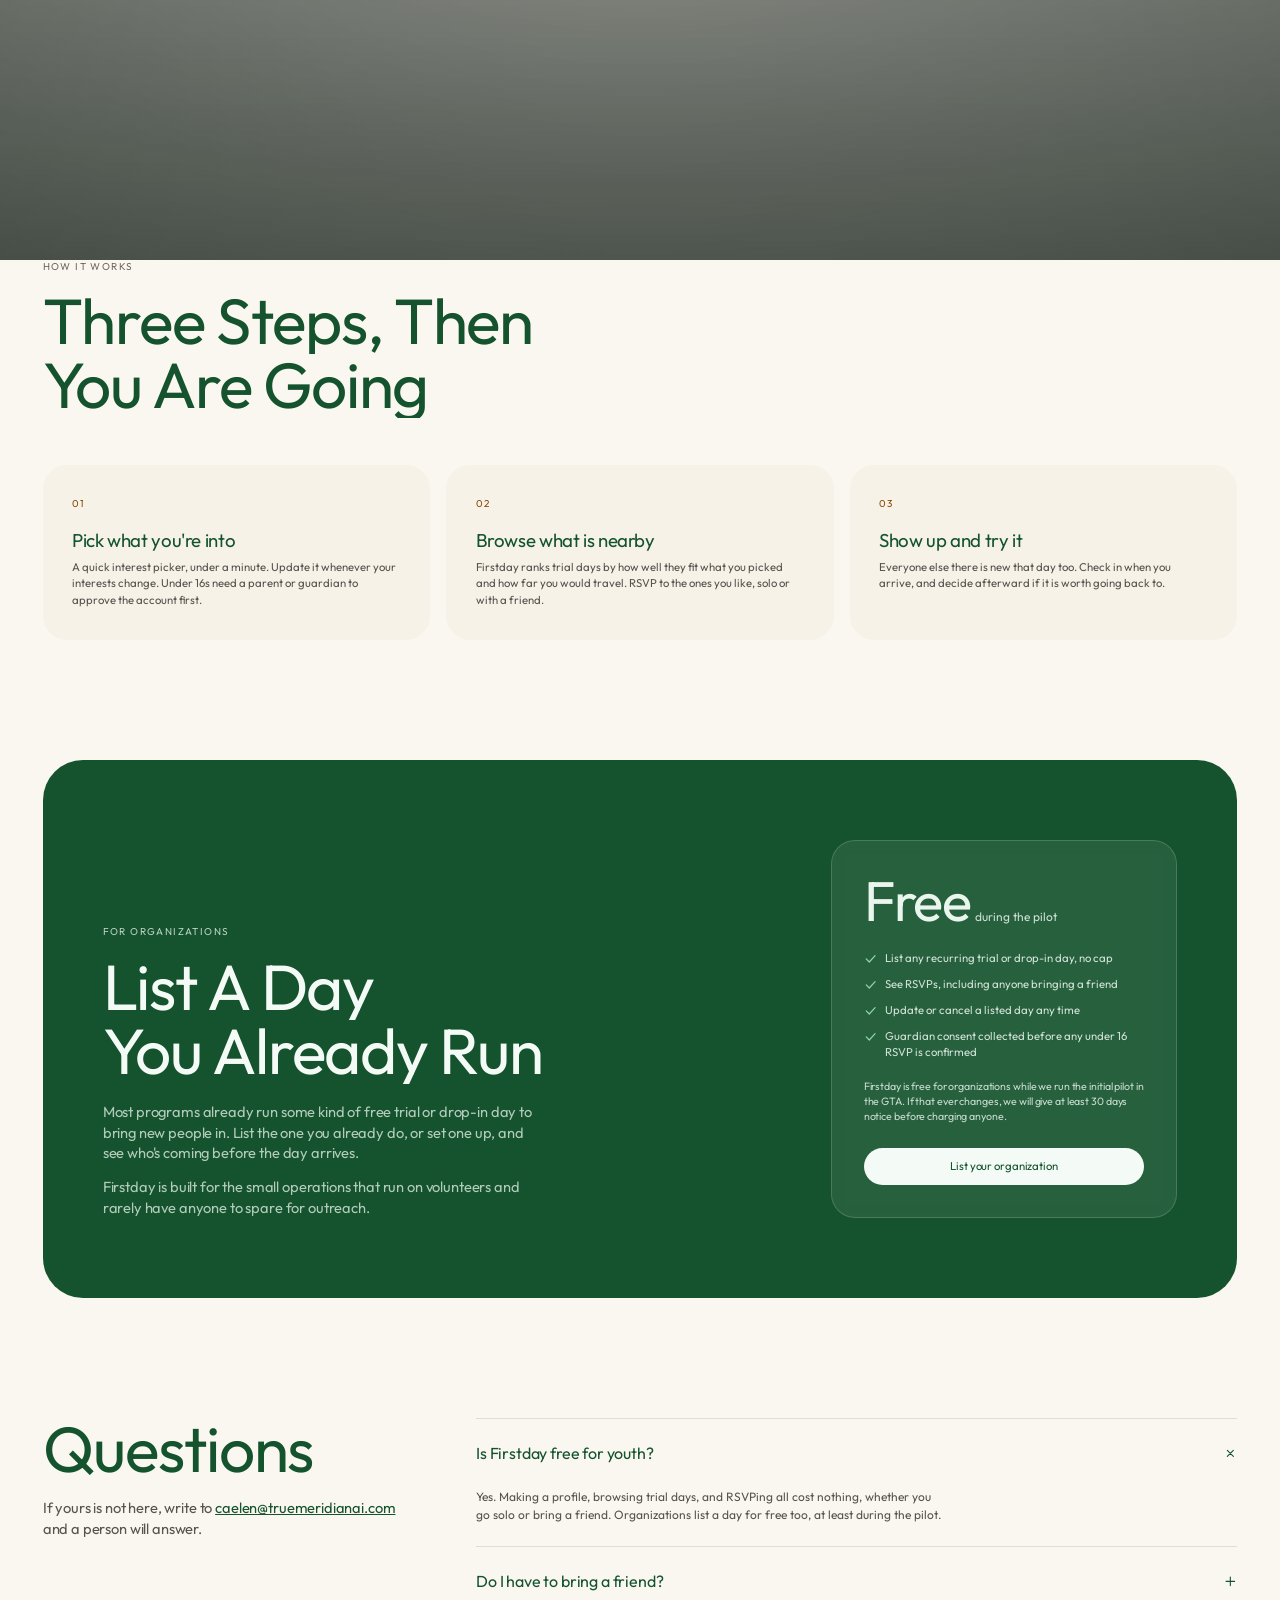
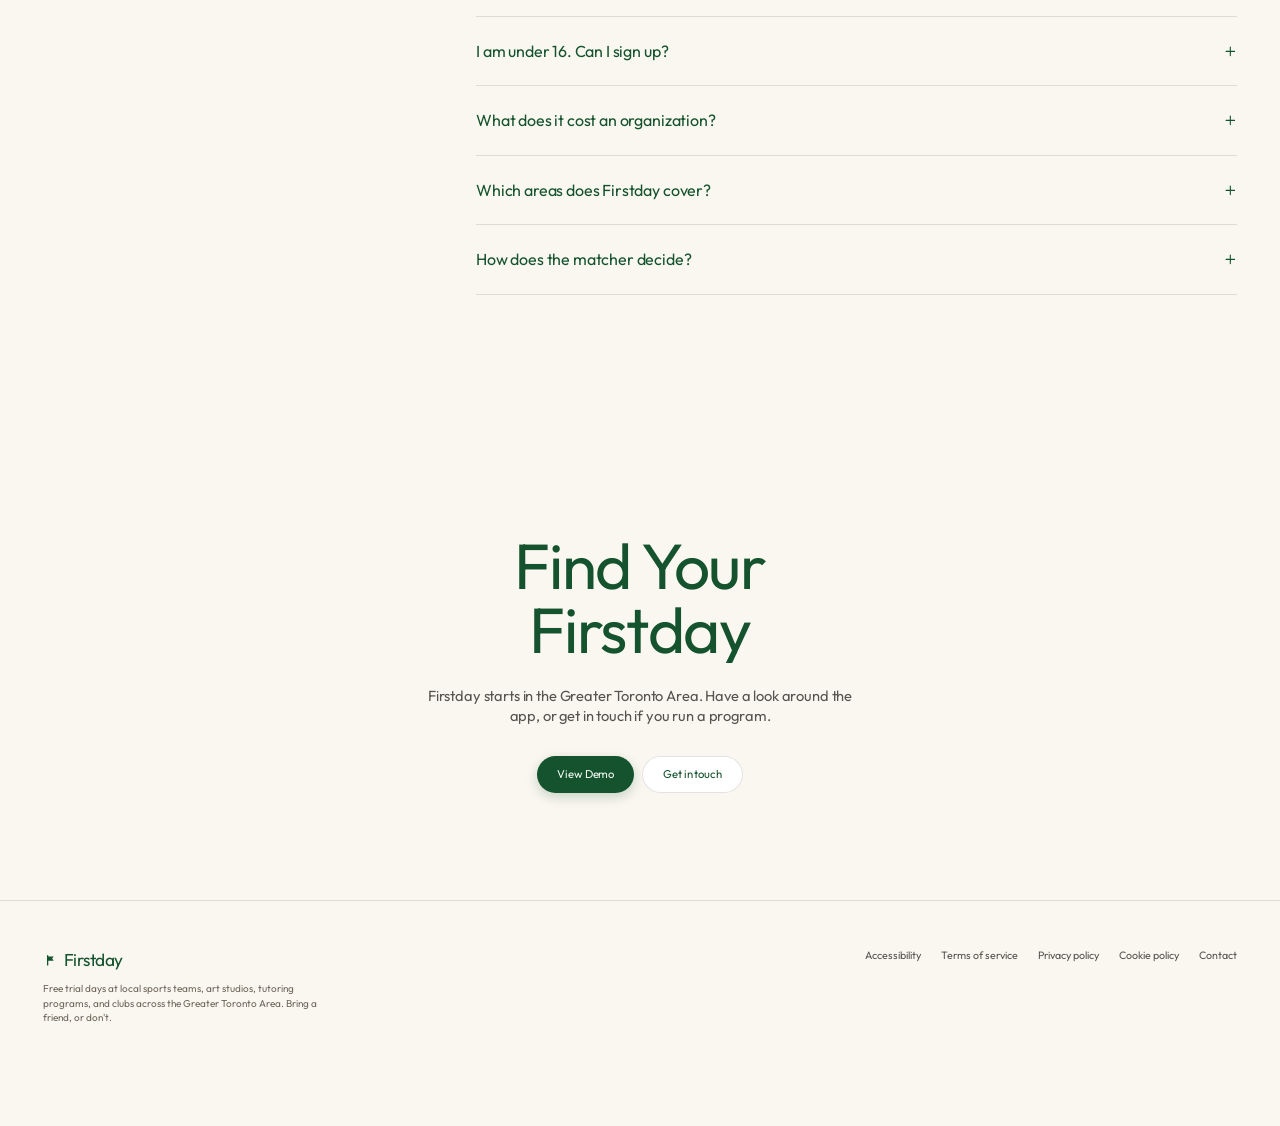
==== commit e024ae81: "Point the CTA at the app, and make the phone layout work on a phone The landing page asked for an em" ====
--- a/index.html
+++ b/index.html
@@ -37,7 +37,7 @@
     <a href="#how">How it works</a>
     <a href="#orgs">For organizations</a>
     <a href="#faq">Questions</a>
-    <a class="btn btn--primary" href="early-access.html">Get early access</a>
+    <a class="btn btn--primary" href="https://app.firstday.space">View Demo</a>
   </nav>
 </header>
 
@@ -50,7 +50,7 @@
     </svg>
   </span>
   <a class="pill__link" href="#how">How it works</a>
-  <a class="btn btn--primary" href="early-access.html">Get early access</a>
+  <a class="btn btn--primary" href="https://app.firstday.space">View Demo</a>
 </div>
 
 <main id="main">
@@ -161,12 +161,12 @@
         <h1 class="display">Nobody<br>Shows Up<br>Alone On<br><svg class="h1-mark" viewBox="0 0 24 24" fill="none" aria-hidden="true"><path d="M7.6 3.6v16.8" stroke="currentColor" stroke-width="2" stroke-linecap="round"/><path d="M7.6 5h10.4l-2.8 3.6 2.8 3.6H7.6z" fill="currentColor"/></svg> Firstday</h1>
       </div>
       <div class="chapter__foot">
-        <p class="lede">Firstday collects the free trial days already happening at local sports teams, art studios, tutoring programs, and clubs, so finding one doesn't depend on already knowing someone on the inside. Browse what's coming up, bring a friend, and go see if it's your thing.</p>
+        <p class="lede">Free trial days at local sports teams, art studios, tutoring programs, and clubs, all in one place. Browse what's coming up, bring a friend, and go see if it's your thing.</p>
         <div class="hero-actions">
-          <a class="btn btn--primary" href="early-access.html">Get early access</a>
+          <a class="btn btn--primary" href="https://app.firstday.space">View Demo</a>
           <a class="btn btn--ghost" href="#how">See how it works</a>
         </div>
-        <p class="footnote">Free for anyone to browse and RSVP. It costs organizations nothing to list a trial day.</p>
+        <p class="footnote">Free to browse and RSVP. Free for organizations to list.</p>
       </div>
     </div>
 
@@ -389,7 +389,7 @@
         <li><svg viewBox="0 0 24 24" fill="none" aria-hidden="true"><path d="M4 12.5 9.5 18 20 6.5" stroke="currentColor" stroke-width="2.2" stroke-linecap="round" stroke-linejoin="round"/></svg>Guardian consent collected before any under 16 RSVP is confirmed</li>
       </ul>
       <p class="lede" style="margin-top:calc(28 * var(--px));font-size:calc(16 * var(--px));color:rgba(234,245,238,.82)">Firstday is free for organizations while we run the initial pilot in the GTA. If that ever changes, we will give at least 30 days notice before charging anyone.</p>
-      <a class="btn" href="early-access.html?as=organization">List your organization</a>
+      <a class="btn" href="contact.html">List your organization</a>
     </div>
   </div>
 </section>
@@ -439,10 +439,10 @@
 <!-- ===================== Finale ===================== -->
 <section class="finale" id="get" aria-labelledby="get-h">
   <h2 id="get-h" class="display--md" data-reveal>Find Your<br>Firstday</h2>
-  <p class="lede" data-reveal>Firstday opens in the GTA first. Leave an email and we will tell you when it reaches your area.</p>
+  <p class="lede" data-reveal>Firstday starts in the Greater Toronto Area. Have a look around the app, or get in touch if you run a program.</p>
   <div class="hero-actions" data-reveal>
-    <a class="btn btn--primary" href="early-access.html">Get early access</a>
-    <a class="btn btn--ghost" href="early-access.html?as=organization">List your organization</a>
+    <a class="btn btn--primary" href="https://app.firstday.space">View Demo</a>
+    <a class="btn btn--ghost" href="contact.html">Get in touch</a>
   </div>
 </section>
 
@@ -483,6 +483,10 @@
 import { paintScreen, resetLayers, loadAssets, SCREEN_W, SCREEN_H } from "./assets/js/screen.js";
 
 const reduce = window.matchMedia("(prefers-reduced-motion: reduce)");
+/* Phone widths park the device as a static block instead of pinning it behind
+   the copy, same as reduced motion does. Both take the fixed pose. */
+const parkQ = window.matchMedia("(max-width: 720px)");
+const parked = () => reduce.matches || parkQ.matches;
 
 try {
   const canvas = document.getElementById("stageGL");
@@ -499,8 +503,13 @@
   const narrowQ = window.matchMedia("(max-width: 1024px)");
   function fit() {
     const r = stage.getBoundingClientRect();
-    // smaller in one column, where the device shares the width with the copy
-    if (r.width && r.height) phone.resize(r.width, r.height, narrowQ.matches ? 1.95 : 1.36);
+    /* Higher divisor means a smaller device in the same canvas. Pinned, the
+       device shares the viewport with the copy and has to stay out of its way,
+       so it sits small. Parked it owns its block outright, and at 1.95 it drew
+       barely half the canvas height with the rest as dead cream above and
+       below the hero. 1.25 lets it fill the space it was already given. */
+    const f = parked() ? 1.25 : (narrowQ.matches ? 1.95 : 1.36);
+    if (r.width && r.height) phone.resize(r.width, r.height, f);
   }
   fit();
   // draw as well as resize, or a layout change leaves a correctly sized but
@@ -529,7 +538,7 @@
      so the device parks in the same static pose the CSS fallback uses; asking
      main.js to snap would run the scroll arc and undo it. */
   function settle() {
-    if (reduce.matches) phone.setPose(-4, -16, 0, 0, 0, 1);
+    if (parked()) phone.setPose(-4, -16, 0, 0, 0, 1);
     else if (window.__firstdaySnap) window.__firstdaySnap();
     phone.draw();
   }
--- a/assets/css/styles.css
+++ b/assets/css/styles.css
@@ -1517,7 +1517,16 @@
 
 @media (max-width: 720px) {
   :root {
-    --px: calc(100vw / 620);
+    /* The unit was authored against a 620px canvas, so on a real 375 to 430px
+       phone every value in the sheet resolved to 60-70% of its intended size.
+       Body copy came out at 10.3px, the hero footnote at 8.5px and button
+       labels at 10.3px: the design only ever read correctly at exactly 620
+       wide, which is not a phone. Basing it on 400 and capping it at 1 puts
+       body copy at 16px on a 375 screen and holds that size upward instead of
+       inflating toward the tablet band. Everything below that is not a font
+       size is re-counted to hold its old physical size against the new unit,
+       so this is a type correction, not a re-layout. */
+    --px: min(1px, calc(100vw / 400));
     --pw: calc(230 * var(--px));
     --ph: calc(478 * var(--px));
     --pd: calc(20 * var(--px));
@@ -1525,10 +1534,10 @@
   }
   body { font-size: calc(17 * var(--px)); }
 
-  .display { font-size: calc(78 * var(--px)); }
-  .display--xl { font-size: calc(120 * var(--px)); }
-  .display--md { font-size: calc(58 * var(--px)); }
-  .title-sm { font-size: calc(36 * var(--px)); }
+  .display { font-size: calc(50 * var(--px)); }
+  .display--xl { font-size: calc(77 * var(--px)); }
+  .display--md { font-size: calc(40 * var(--px)); }
+  .title-sm { font-size: calc(26 * var(--px)); }
   .lede { font-size: calc(19 * var(--px)); }
   .body-lg { font-size: calc(26 * var(--px)); }
 
@@ -1564,11 +1573,32 @@
   .odo { font-size: calc(150 * var(--px)); }
   .odo__reel, .odo__strip span { height: calc(140 * var(--px)); }
 
+  /* These two frame their own mock UI, whose type is sized in the same unit.
+     Re-counting the frame without re-counting what is inside it shrinks the
+     box away from its contents, which is what pushed the matcher prop's copy
+     straight through the bottom of the phone. Both keep their counts. */
   .cause { width: calc(220 * var(--px)); height: calc(300 * var(--px)); }
   .prop { width: calc(290 * var(--px)); height: calc(590 * var(--px)); }
-  .strengths li { grid-template-columns: calc(120 * var(--px)) 1fr auto; gap: calc(12 * var(--px)); }
+  /* Three columns needs a label column wide enough for "Tutoring and
+     mentoring", which at a readable body size is most of a phone's width.
+     The label takes its own row instead, and the meter and its number share
+     the one below. */
+  .strengths li {
+    grid-template-columns: 1fr auto;
+    gap: calc(7 * var(--px)) calc(14 * var(--px));
+  }
+  .strengths li > span:first-child { grid-column: 1 / -1; }
+  /* "Free" is 79px here, which leaves too little of the card's inner width to
+     set "during the pilot" beside it without breaking to three lines. */
+  .price__amount { display: block; }
+  .price__amount span { display: block; margin-top: calc(4 * var(--px)); }
+
   .pill { bottom: calc(20 * var(--px)); }
   .pill__link { display: none; }
+  /* The floating pill carries the same CTA and is on screen from the very top
+     on mobile, so the masthead copy of it read as the same button printed
+     twice in one view. The wordmark is all the masthead needs here. */
+  .masthead nav .btn { display: none; }
   summary { font-size: calc(20 * var(--px)); }
 
   /* Every control is sized with the fluid unit, so at phone widths the
@@ -1607,17 +1637,38 @@
   .strengths .meter i { transition: none; }
   .scr { transition: none; }
 
+  .scr--home { opacity: 1 !important; }
+  .scr--shift { opacity: 0 !important; }
+}
+
+/* =========================================================================
+   Parked device — reduced motion, and every phone-width screen.
+
+   The pinned, scroll-scrubbed device only reads as a composition where the
+   copy has somewhere sideways to go. In one narrow column it ends up behind
+   the text, and the backdrop fade that kept the type legible made the device
+   look like a smudge sitting under the headline rather than a product shot.
+   Below 720 the device stops being a backdrop and becomes a block of its own,
+   sitting between the hero and the threaded chapters, at full opacity.
+   ========================================================================= */
+
+@media (prefers-reduced-motion: reduce), (max-width: 720px) {
   /* The chapters normally sit on top of the pinned stage via a negative
-     margin. With nothing pinned, that margin has to go, and the stage becomes
-     an ordinary block. Order puts the headline first and the phone after the
-     three chapters, as the payoff rather than a lead-in. */
-  .track { display: flex; flex-direction: column; }
-  .chapters { order: 1; margin-top: 0; }
+     margin. With nothing pinned that margin has to go, and the stage becomes
+     an ordinary block. display:contents dissolves the .chapters wrapper so
+     the three chapters and the stage are all flex children of the track and
+     can be ordered against each other: hero, device, then the two threads. */
+  .track { display: flex; flex-direction: column; padding-bottom: 0; }
+  .chapters { display: contents; }
+  .chapter:nth-child(1) { order: 1; }
+  .stage-wrap { order: 2; }
+  .chapter:nth-child(2) { order: 3; }
+  .chapter:nth-child(3) { order: 4; }
+
   .stage-wrap {
-    order: 2;
     position: relative;
     height: auto;
-    padding-block: calc(40 * var(--px)) calc(20 * var(--px));
+    padding-block: calc(30 * var(--px)) calc(50 * var(--px));
   }
   .phone {
     position: relative;
@@ -1635,13 +1686,35 @@
 
   .scr--home { opacity: 1 !important; }
   .scr--shift { opacity: 0 !important; }
-  .chapter { min-height: 0; padding-block: calc(90 * var(--px)); }
+  /* The floating pill is fixed ~20px up from the bottom edge and stands about
+     60 tall, so the bottom padding has to clear it in real pixels — the fluid
+     unit shrinks with the viewport and on a 390-wide phone 90 units is only
+     57px, which put the last line of each threaded headline under the pill. */
+  /* The chapter is a space-between column sized by a 100vh min-height on
+     desktop, so the head and foot are pushed apart by free space. Dropping the
+     min-height removes all of it and the last line of the headline sat
+     directly on top of the lede; the gap replaces what the free space was
+     doing. */
+  .chapter {
+    min-height: 0;
+    gap: calc(44 * var(--px));
+    padding-top: calc(90 * var(--px));
+    padding-bottom: max(calc(90 * var(--px)), 104px);
+  }
   /* clear the absolutely positioned masthead */
-  .chapter:first-child { padding-top: calc(190 * var(--px)); }
+  .chapter:nth-child(1) { padding-top: calc(190 * var(--px)); }
+}
+
+/* Phone-width corrections to the parked layout above. Kept separate so the
+   block stays shared with desktop reduced motion, where the unit resolves
+   against a 1920 canvas and these counts would be far too small. */
+@media (max-width: 720px) {
+  .stage.is-gl .stage-gl { height: calc(430 * var(--px)); }
+  .chapter:nth-child(1) { padding-top: calc(125 * var(--px)); }
 }
 
 /* =========================================================================
-   Sub-page chrome (legal documents, early access) — shared, so it lives
+   Sub-page chrome (legal documents, contact form) — shared, so it lives
    here rather than in legal.css which the form page does not load.
    ========================================================================= */
 
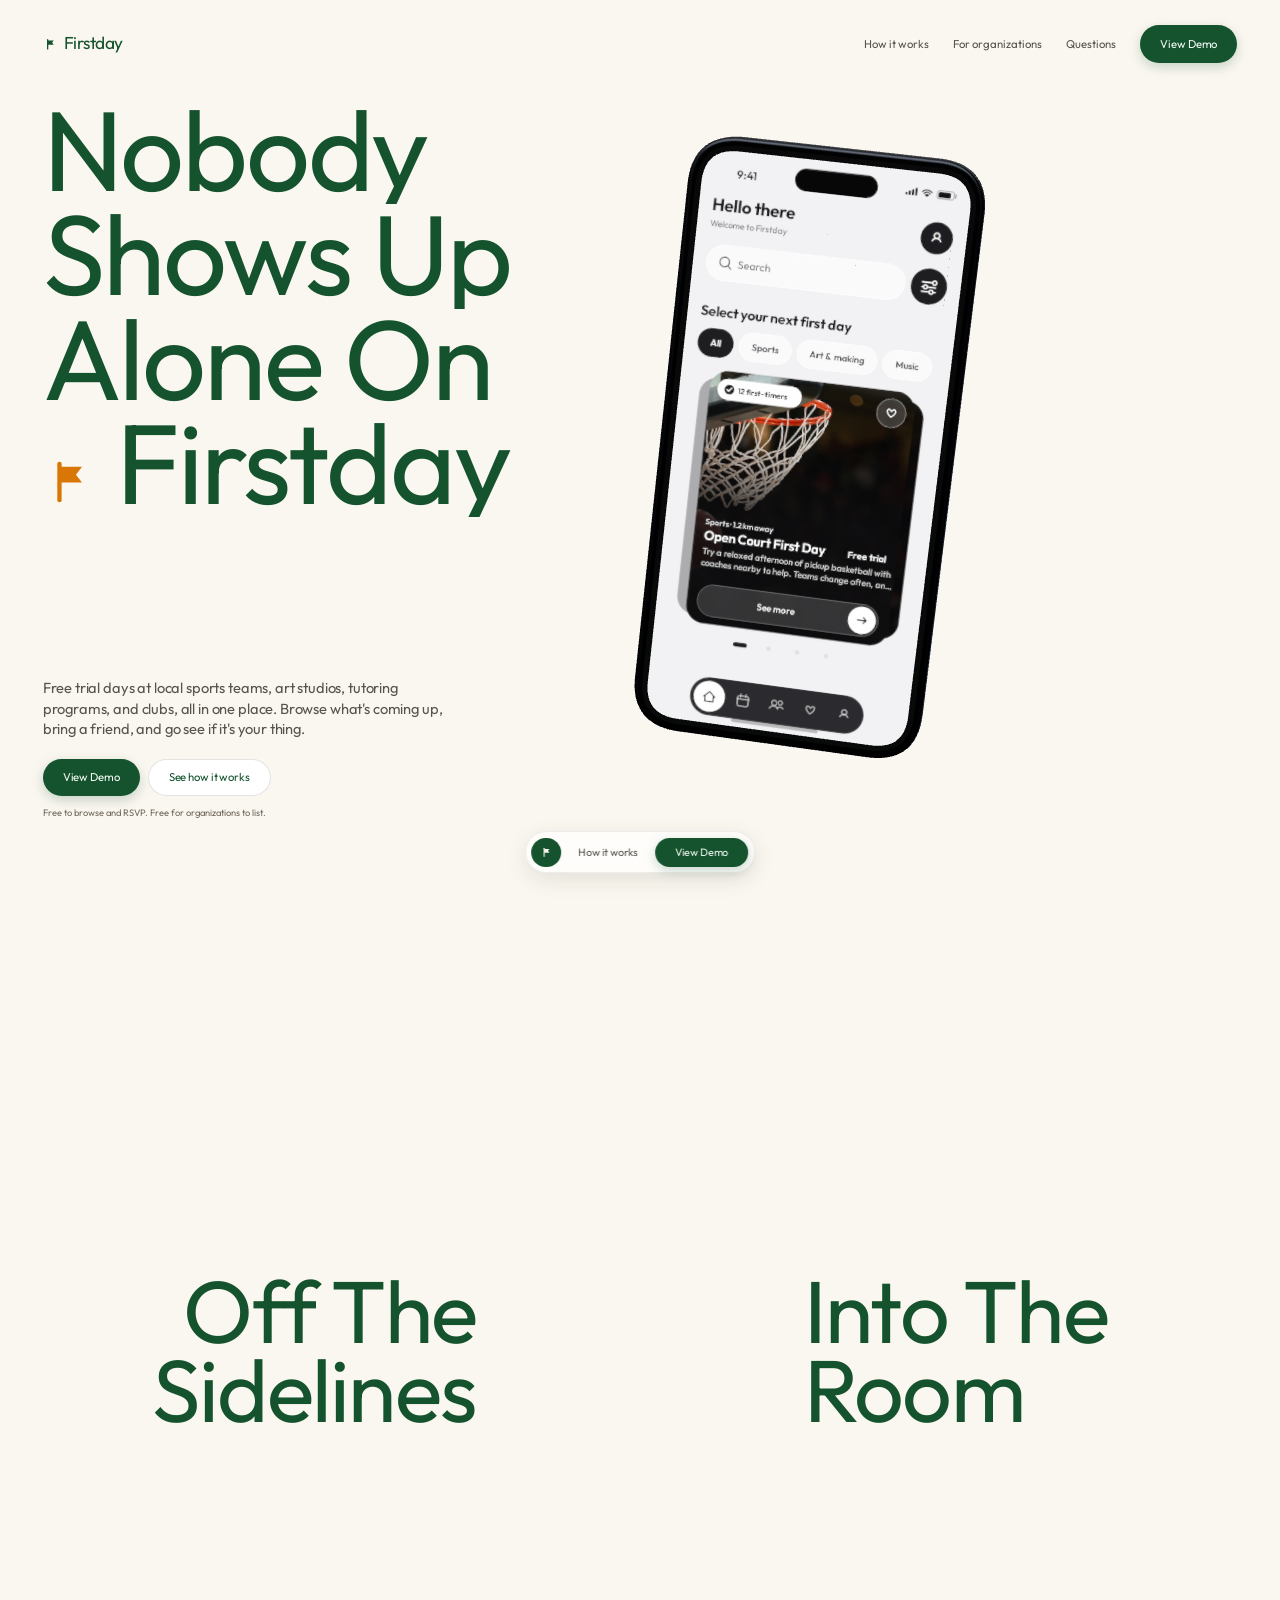
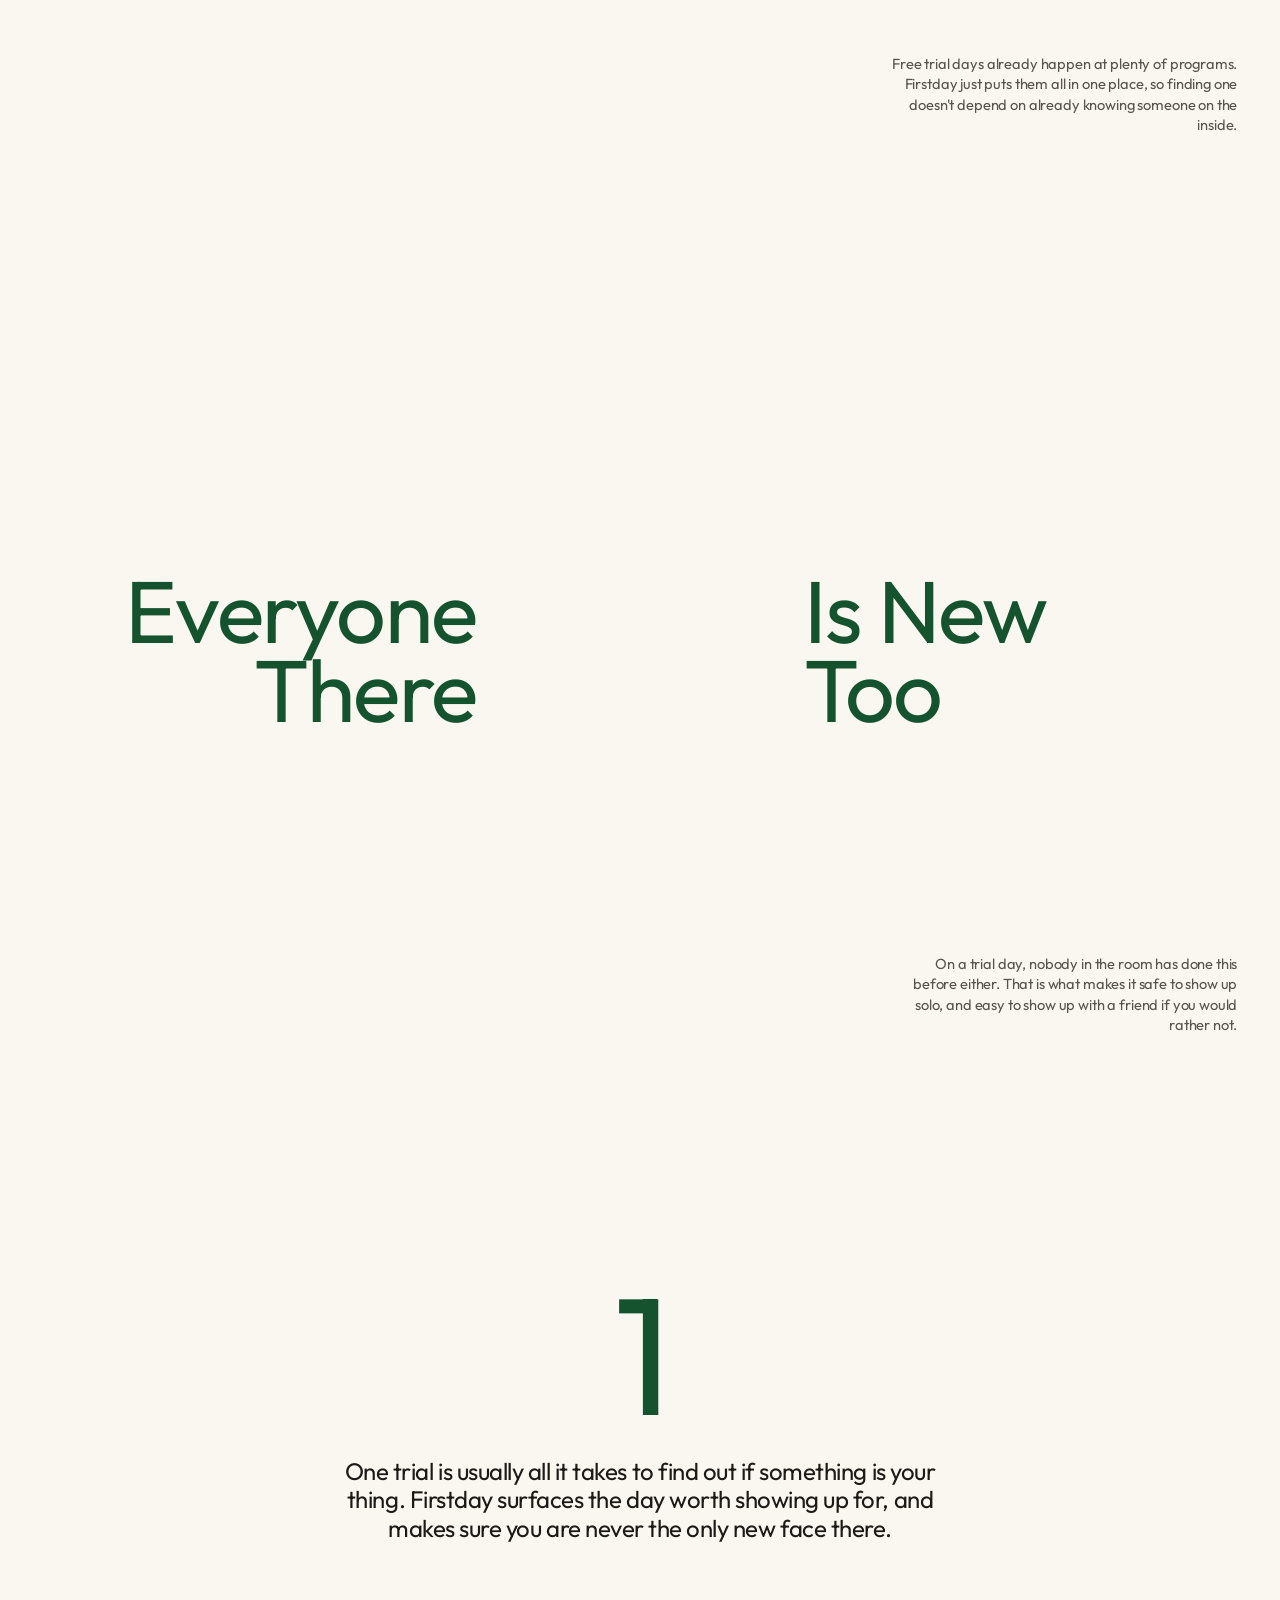
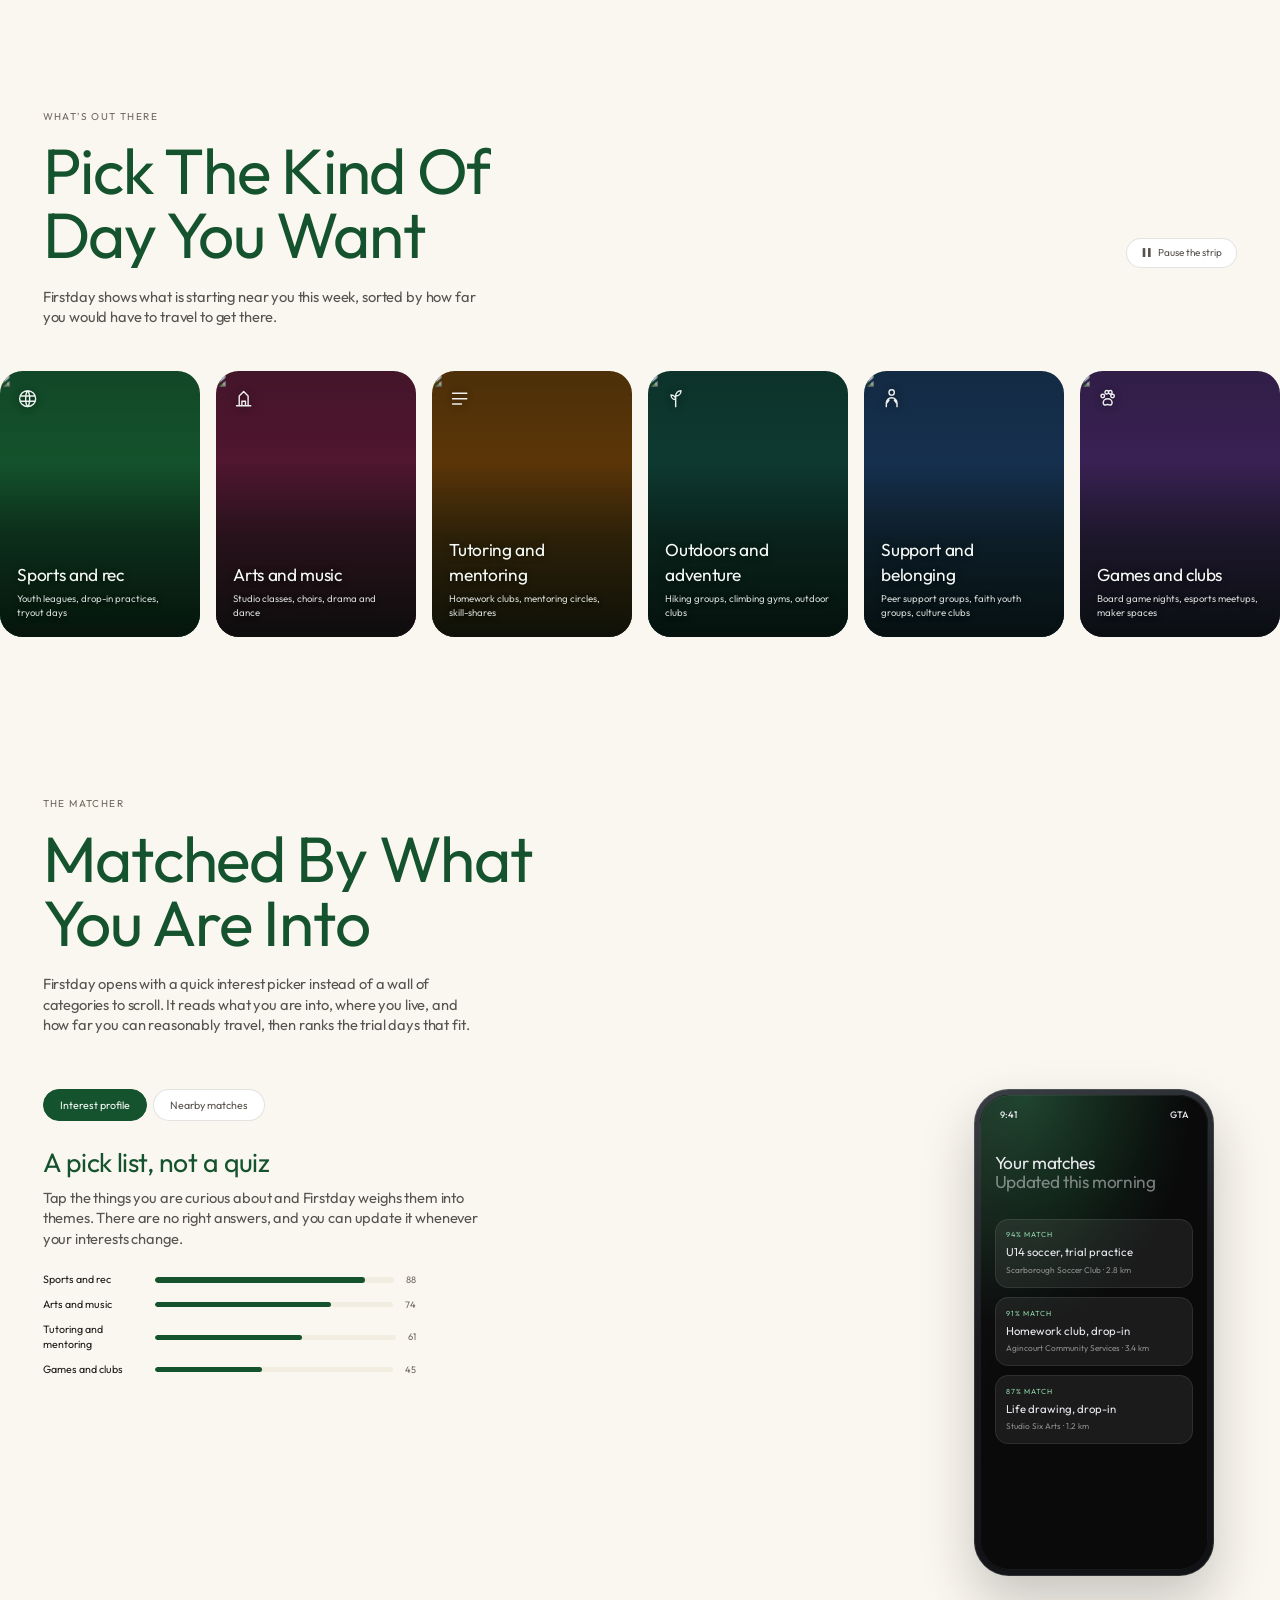
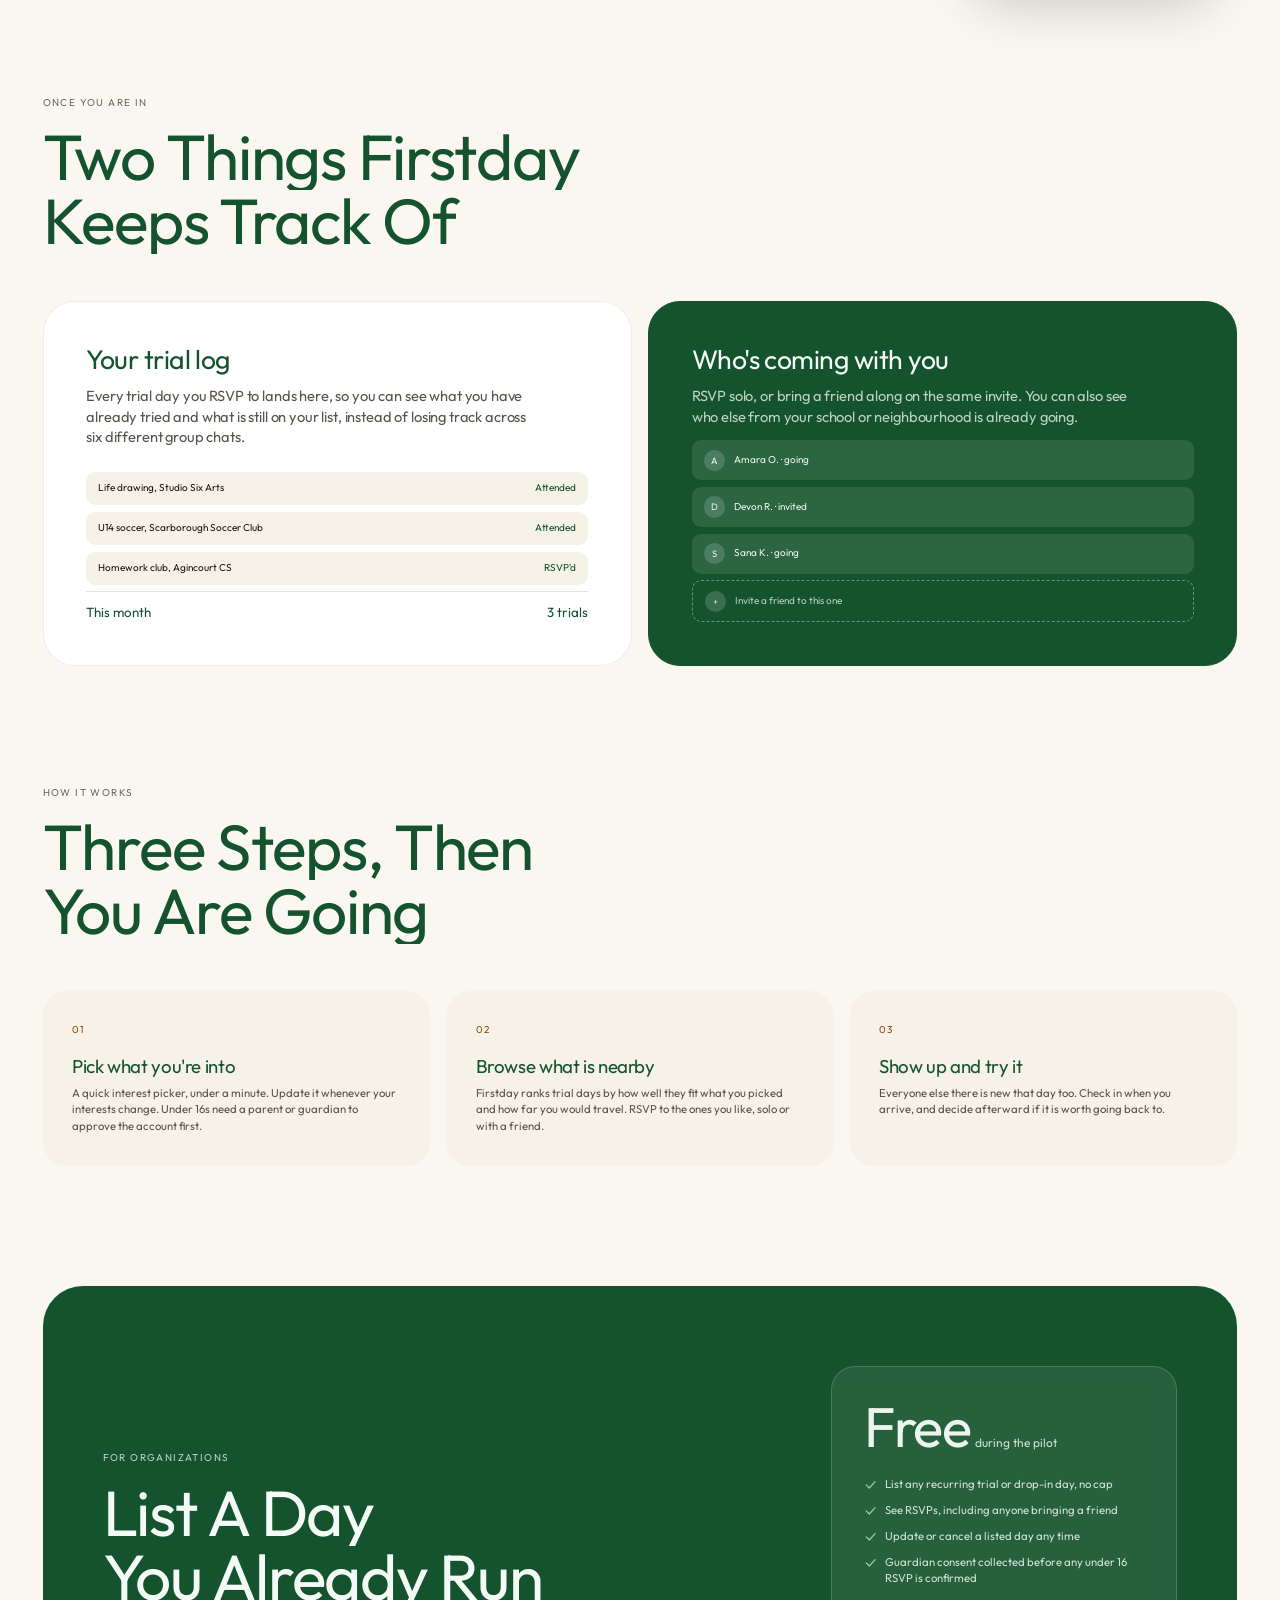
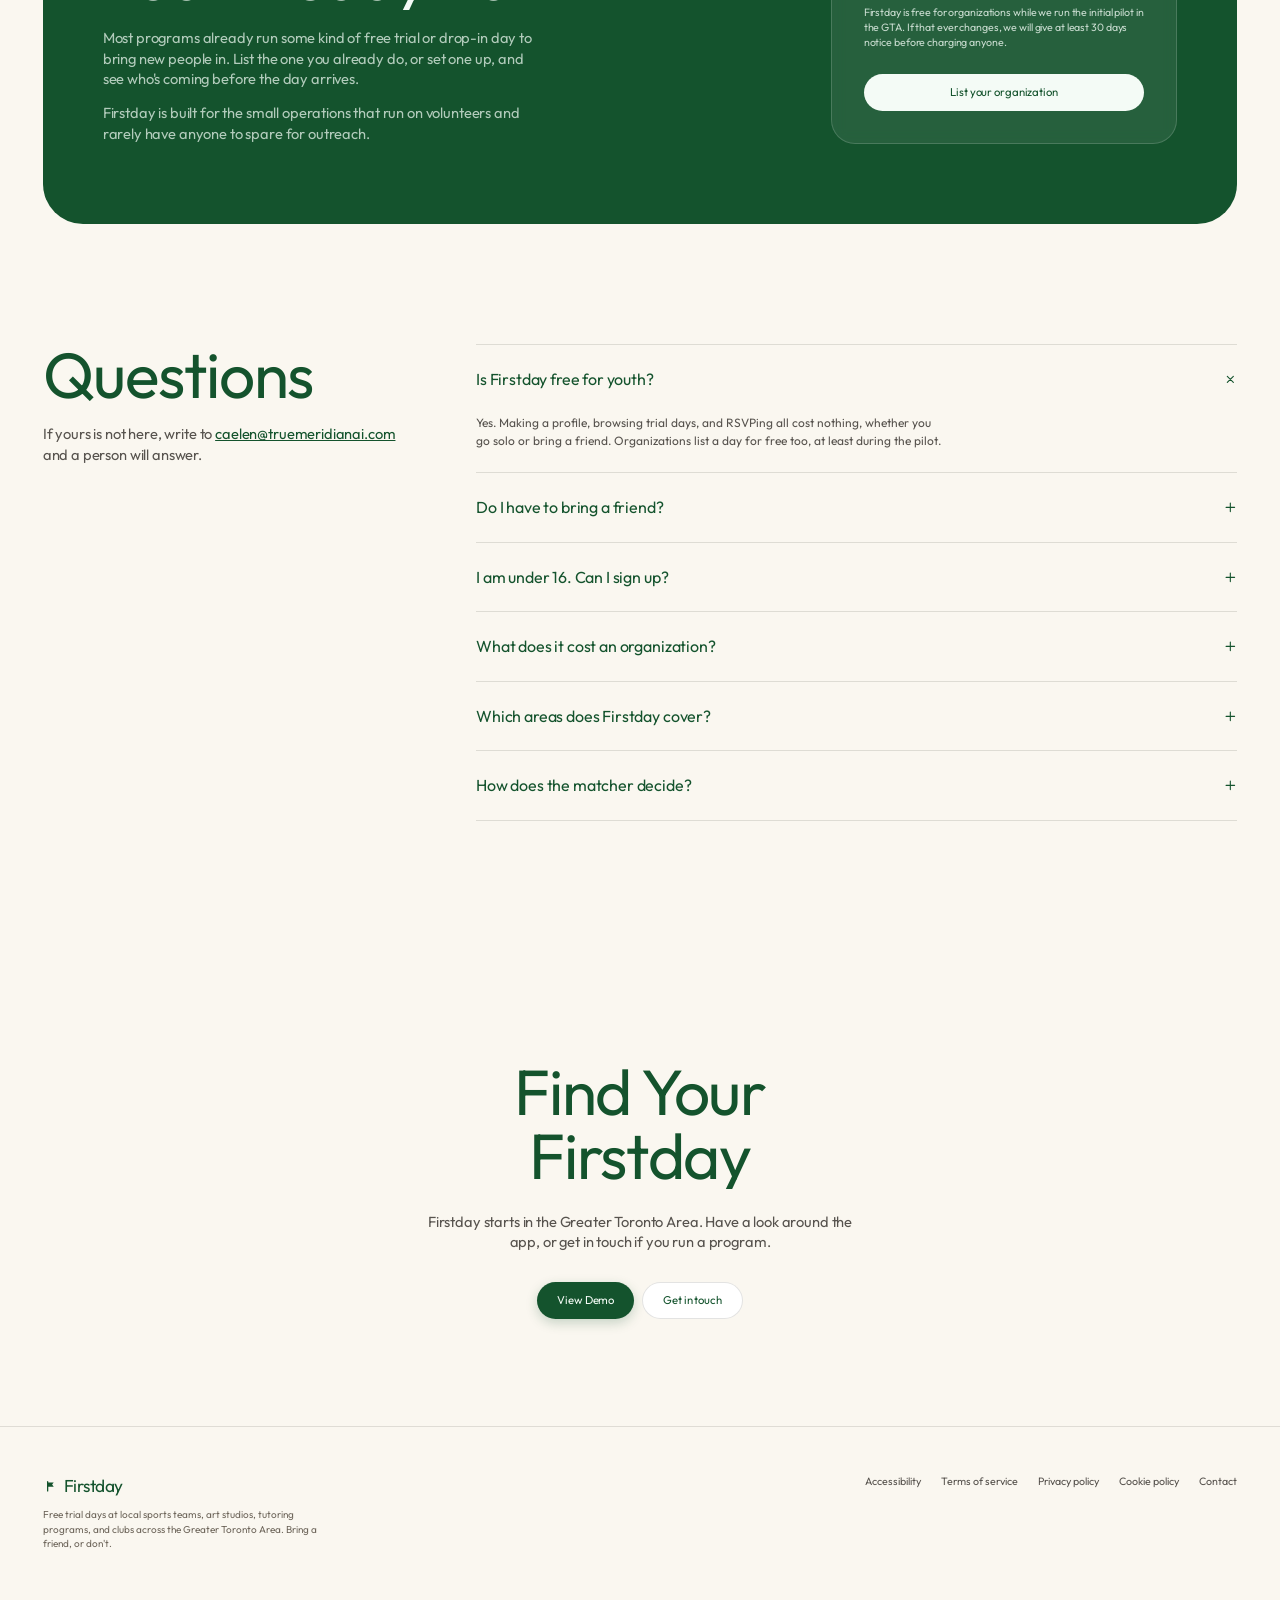
==== commit 0e1695f9: "Put the phone in the mobile hero, and cut the empty cream Three things, all about the device being a" ====
--- a/index.html
+++ b/index.html
@@ -329,25 +329,6 @@
   </div>
 </section>
 
-<!-- ===================== Full-bleed parallax band ===================== -->
-<section class="band" aria-labelledby="band-h">
-  <div class="band__media" aria-hidden="true">
-    <!-- w1600 with compress, rather than w2200/q72: this sits under a heavy
-         green scrim, so the extra detail was invisible and cost 383KB, by far
-         the heaviest asset on the page. Keeping auto=format (not fm=webp) so
-         Unsplash still negotiates avif/webp/jpeg per browser. -->
-    <img class="band__img"
-         src="https://images.unsplash.com/photo-1593113630400-ea4288922497?auto=format,compress&fit=crop&w=1600&h=945&q=55"
-         alt="" loading="lazy" decoding="async" fetchpriority="low">
-    <div class="band__scrim"></div>
-  </div>
-  <div class="band__inner">
-    <p class="eyebrow band__eyebrow">In your city</p>
-    <h2 id="band-h" class="display--md band__h">Try Something,<br>Close To Home</h2>
-    <p class="lede band__lede">Trial days, practices, and drop-ins happening this week within a short trip of where you already are.</p>
-  </div>
-</section>
-
 <!-- ===================== How it works ===================== -->
 <section class="steps" id="how" aria-labelledby="how-h">
   <div data-reveal>
@@ -508,7 +489,7 @@
        so it sits small. Parked it owns its block outright, and at 1.95 it drew
        barely half the canvas height with the rest as dead cream above and
        below the hero. 1.25 lets it fill the space it was already given. */
-    const f = parked() ? 1.25 : (narrowQ.matches ? 1.95 : 1.36);
+    const f = parked() ? 1.32 : (narrowQ.matches ? 1.95 : 1.36);
     if (r.width && r.height) phone.resize(r.width, r.height, f);
   }
   fit();
@@ -538,7 +519,8 @@
      so the device parks in the same static pose the CSS fallback uses; asking
      main.js to snap would run the scroll arc and undo it. */
   function settle() {
-    if (parked()) phone.setPose(-4, -16, 0, 0, 0, 1);
+    if (parked() && window.__firstdayParked) window.__firstdayParked();
+    else if (parked()) phone.setPose(-4, -16, 0, 0, 0, 1);
     else if (window.__firstdaySnap) window.__firstdaySnap();
     phone.draw();
   }
--- a/assets/css/styles.css
+++ b/assets/css/styles.css
@@ -284,12 +284,12 @@
    Scroll track — sticky 3D phone + three chapters
    ========================================================================= */
 
-/* A short tail (not a full viewport) extends the sticky travel just past the
-   third chapter's centre so the device is solidly pinned while that chapter
-   is framed, then releases and scrolls up together with the chapter into the
-   next section. A full 100vh here left an empty band after the device exited
-   before the next section arrived. */
-.track { position: relative; z-index: 1; padding-bottom: 30vh; }
+/* The third chapter is a 100vh box with its content centred, so the track
+   already runs half a viewport past that centre — enough on its own to keep
+   the device pinned through the moment the chapter is framed. The tail is
+   only breathing room on top of that, and at 30vh it was most of a screen of
+   empty cream between the last headline and the counter below. */
+.track { position: relative; z-index: 1; padding-bottom: 10vh; }
 
 /* The chapters are pulled up over the stage with a negative margin-top on
    THEM, not a negative margin-bottom here. A negative bottom margin would
@@ -967,48 +967,6 @@
   }
 }
 
-/* ---------- Full-bleed parallax band ----------
-   A cinematic scroll moment in flowty's idiom: a full-width image that drifts
-   against the scroll behind a line-revealed headline. The media box is taller
-   than the section and offset, so the image has room to travel without ever
-   exposing an edge. */
-.band {
-  position: relative;
-  height: 86vh;
-  overflow: hidden;
-  display: grid;
-  place-items: center;
-  text-align: center;
-}
-.band__media { position: absolute; inset: -14% 0; }
-.band__img {
-  width: 100%;
-  height: 100%;
-  object-fit: cover;
-  transform: translate3d(0, var(--band-drift, 0%), 0) scale(1.06);
-  will-change: transform;
-}
-.band__scrim {
-  position: absolute;
-  inset: 0;
-  background:
-    linear-gradient(180deg, rgba(9,20,13,0.42), rgba(9,20,13,0.30) 40%, rgba(9,20,13,0.66)),
-    radial-gradient(120% 90% at 50% 50%, rgba(9,20,13,0.10), rgba(9,20,13,0.55));
-}
-.band__inner {
-  position: relative;
-  z-index: 2;
-  padding-inline: calc(64 * var(--px));
-  max-width: calc(1200 * var(--px));
-}
-.band__eyebrow { color: rgba(250,247,240,0.72); }
-.band__h { color: #faf7f0; }
-.band__lede {
-  color: rgba(250,247,240,0.86);
-  margin: calc(28 * var(--px)) auto 0;
-  max-width: calc(560 * var(--px));
-}
-
 .hero-actions {
   display: flex;
   align-items: center;
@@ -1035,7 +993,7 @@
    ========================================================================= */
 
 .stat {
-  padding: calc(220 * var(--px)) calc(64 * var(--px));
+  padding: calc(130 * var(--px)) calc(64 * var(--px));
   text-align: center;
 }
 .odo {
@@ -1544,6 +1502,8 @@
   .shell,
   .masthead,
   .chapter,
+  .chapter__head,
+  .chapter__foot,
   .stat,
   .causes__intro,
   .matcher,
@@ -1660,15 +1620,22 @@
      can be ordered against each other: hero, device, then the two threads. */
   .track { display: flex; flex-direction: column; padding-bottom: 0; }
   .chapters { display: contents; }
-  .chapter:nth-child(1) { order: 1; }
+  /* The hero dissolves too, so the device can sit between its headline and
+     its lede rather than below the whole block. That is the one arrangement
+     that reads as a composition in a single column: the headline runs off the
+     top, the device cuts into the space beside it, and the copy picks up
+     underneath — flowty's hero, stacked. */
+  .chapter:nth-child(1) { display: contents; }
+  .chapter__head { order: 1; }
   .stage-wrap { order: 2; }
-  .chapter:nth-child(2) { order: 3; }
-  .chapter:nth-child(3) { order: 4; }
+  .chapter__foot { order: 3; }
+  .chapter:nth-child(2) { order: 4; }
+  .chapter:nth-child(3) { order: 5; }
 
   .stage-wrap {
     position: relative;
     height: auto;
-    padding-block: calc(30 * var(--px)) calc(50 * var(--px));
+    padding-block: 0;
   }
   .phone {
     position: relative;
@@ -1683,6 +1650,25 @@
     position: relative;
     height: calc(660 * var(--px));
   }
+
+  /* The device sits in front of the headline, not beside it: the block is
+     pulled up into the headline's last line and runs past the right edge, so
+     the two overlap the way the pinned layout overlaps on desktop. The
+     headline is left-aligned and short, so what the device covers is the
+     empty right half of those lines rather than any words. */
+  .stage-wrap {
+    z-index: 4;
+    margin-top: calc(-58 * var(--px));
+    margin-bottom: calc(16 * var(--px));
+    margin-right: calc(-24 * var(--px));
+    pointer-events: none;
+  }
+  .chapter__head { position: relative; z-index: 3; }
+  /* The bleed pushes the stage past the right edge, which is the point, but a
+     flex item wider than its container is real overflow and gave the whole
+     document a horizontal scrollbar. Nothing is sticky in this branch, so
+     clipping the track costs nothing. */
+  .track { overflow-x: clip; }
 
   .scr--home { opacity: 1 !important; }
   .scr--shift { opacity: 0 !important; }
@@ -1701,16 +1687,19 @@
     padding-top: calc(90 * var(--px));
     padding-bottom: max(calc(90 * var(--px)), 104px);
   }
-  /* clear the absolutely positioned masthead */
-  .chapter:nth-child(1) { padding-top: calc(190 * var(--px)); }
+  /* The hero is display:contents here, so its own padding is not rendered and
+     the two halves carry it instead. The head clears the absolutely
+     positioned masthead; the foot clears the floating pill. */
+  .chapter__head { padding-top: calc(190 * var(--px)); }
+  .chapter__foot { padding-bottom: max(calc(90 * var(--px)), 104px); }
 }
 
 /* Phone-width corrections to the parked layout above. Kept separate so the
    block stays shared with desktop reduced motion, where the unit resolves
    against a 1920 canvas and these counts would be far too small. */
 @media (max-width: 720px) {
-  .stage.is-gl .stage-gl { height: calc(430 * var(--px)); }
-  .chapter:nth-child(1) { padding-top: calc(125 * var(--px)); }
+  .stage.is-gl .stage-gl { height: calc(480 * var(--px)); }
+  .chapter__head { padding-top: calc(125 * var(--px)); }
 }
 
 /* =========================================================================
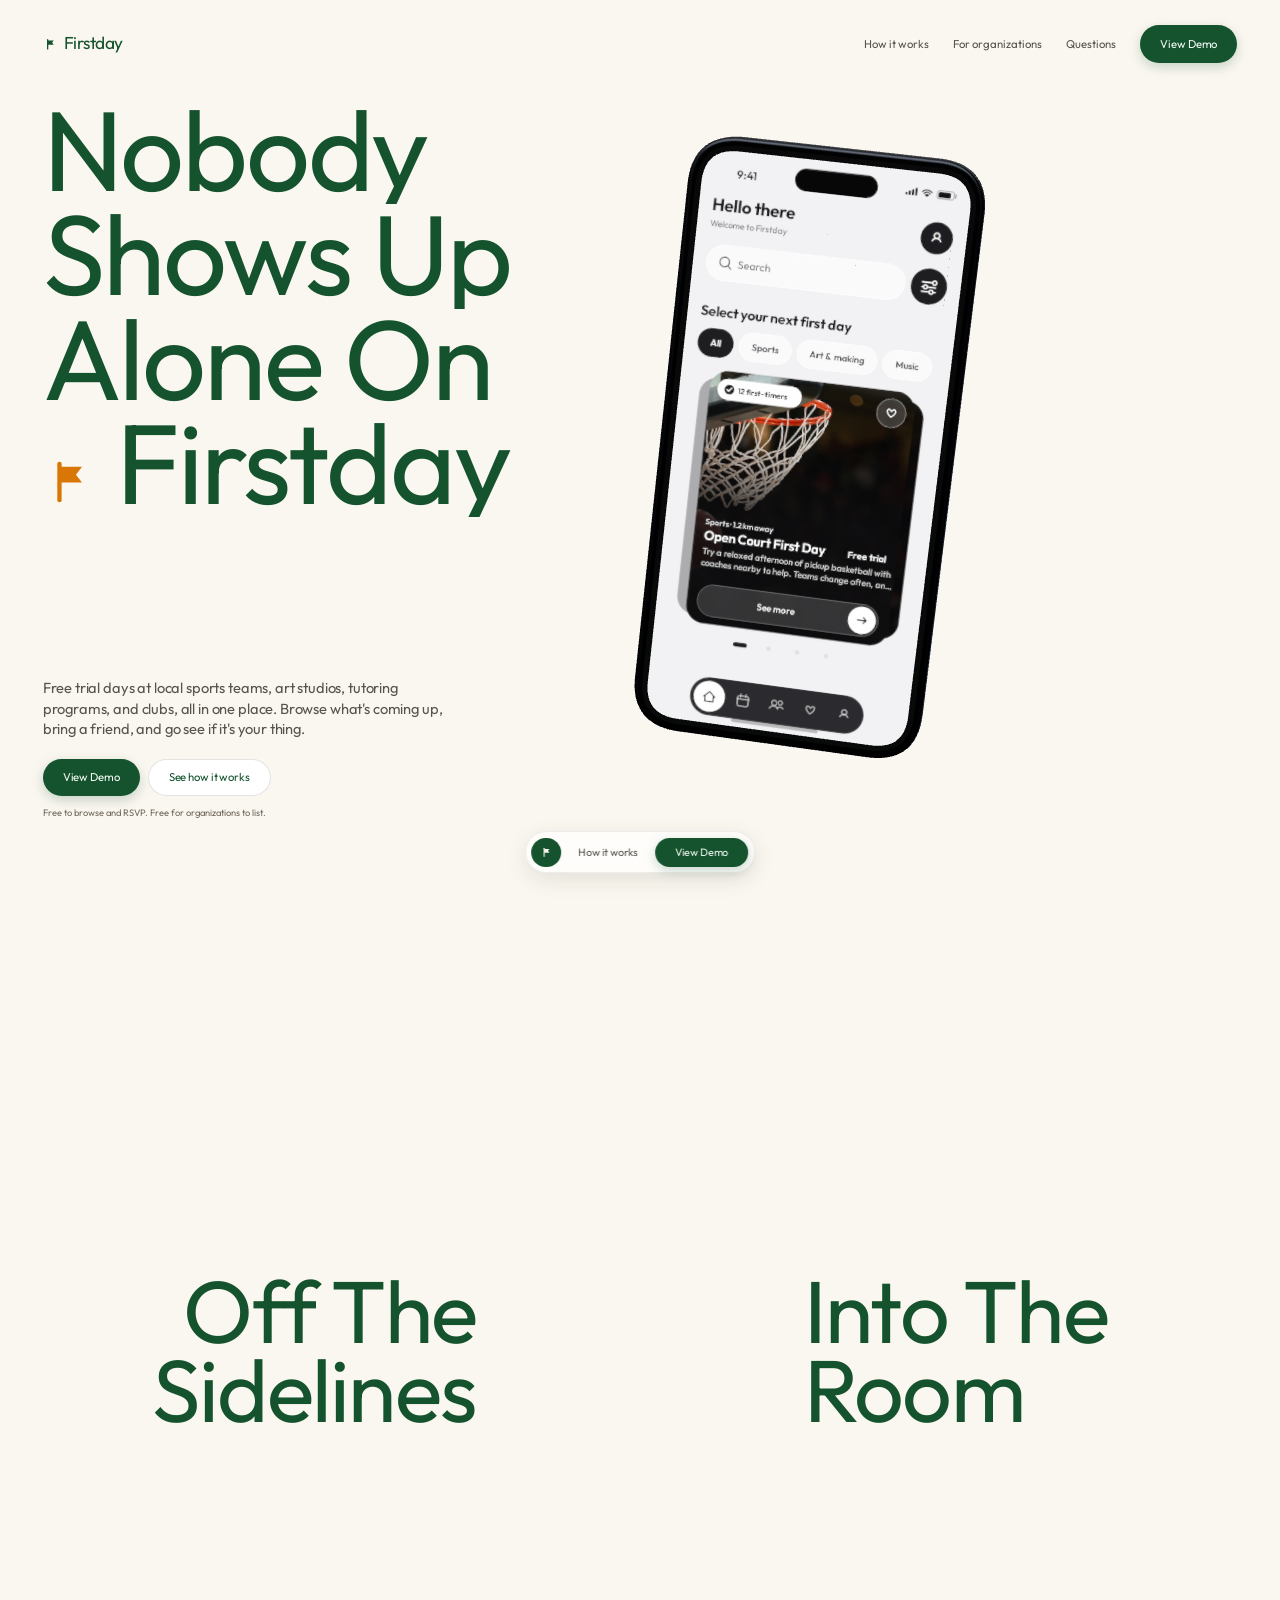
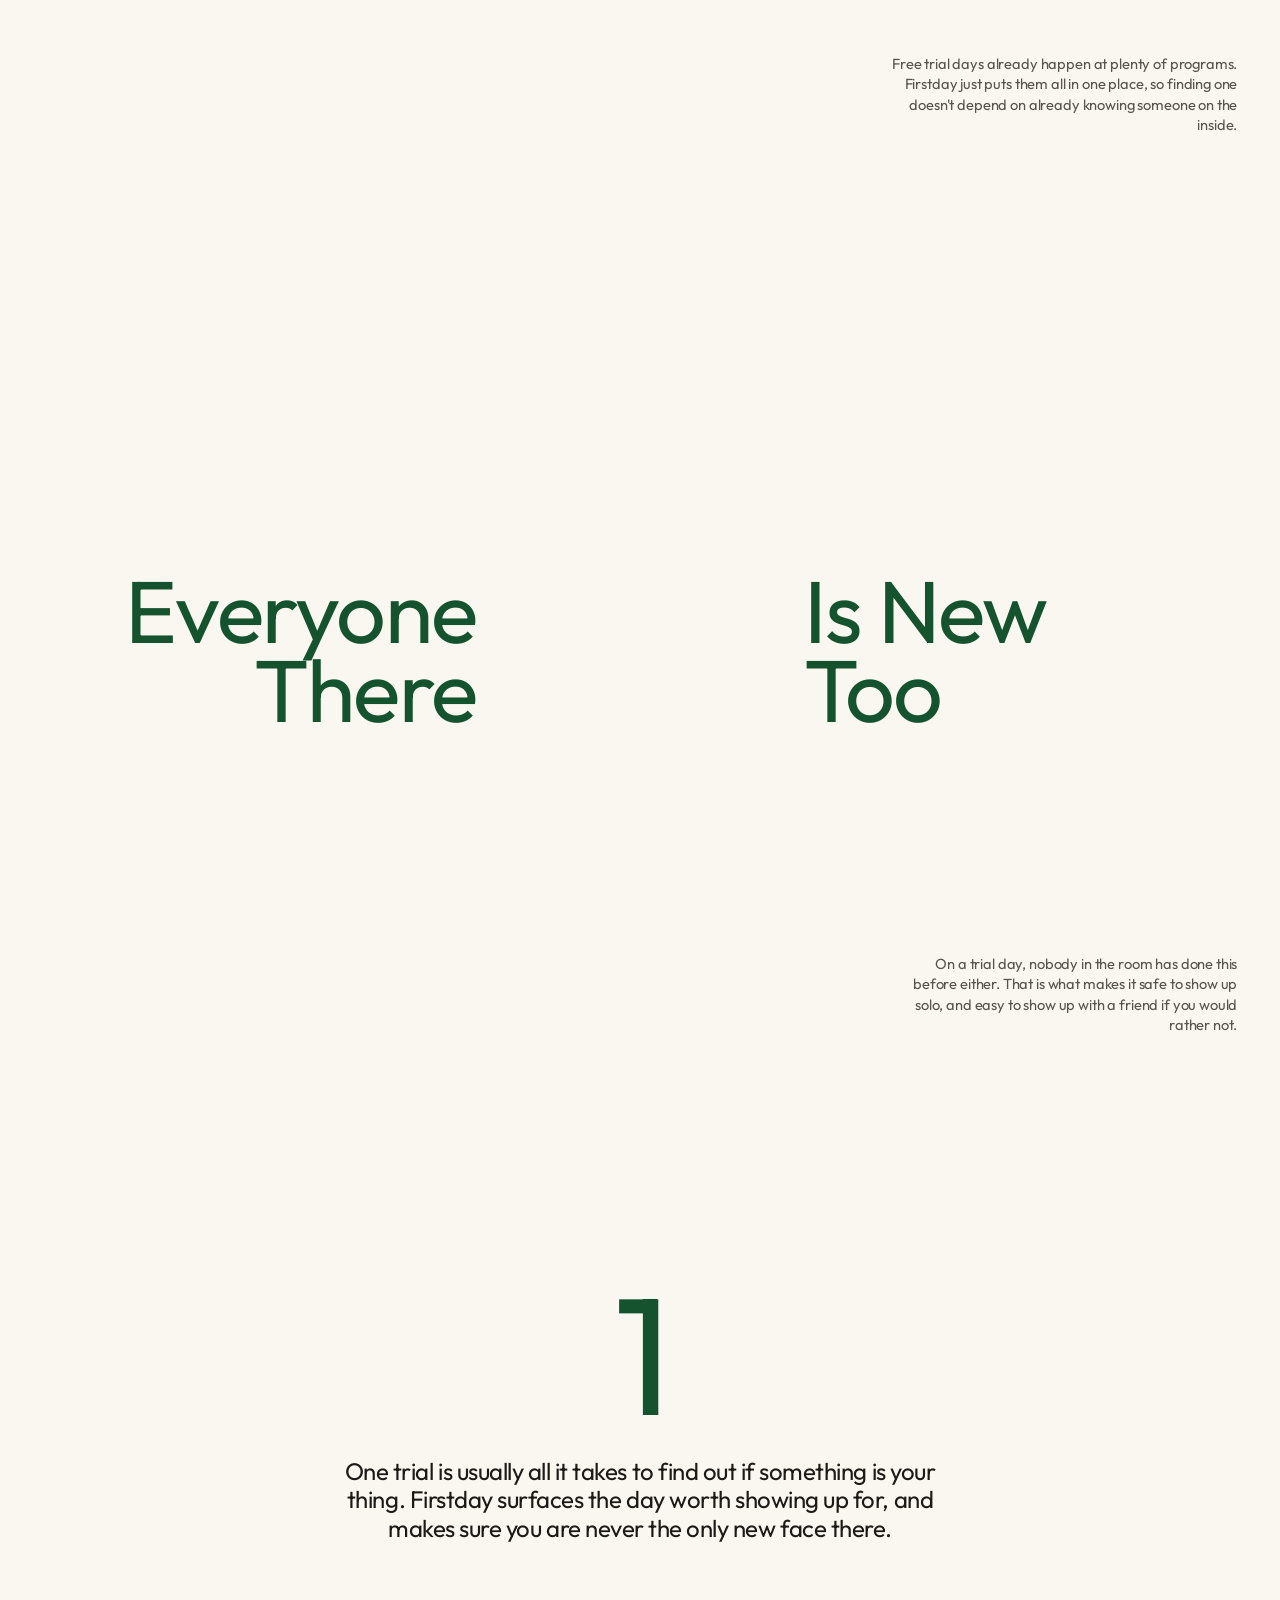
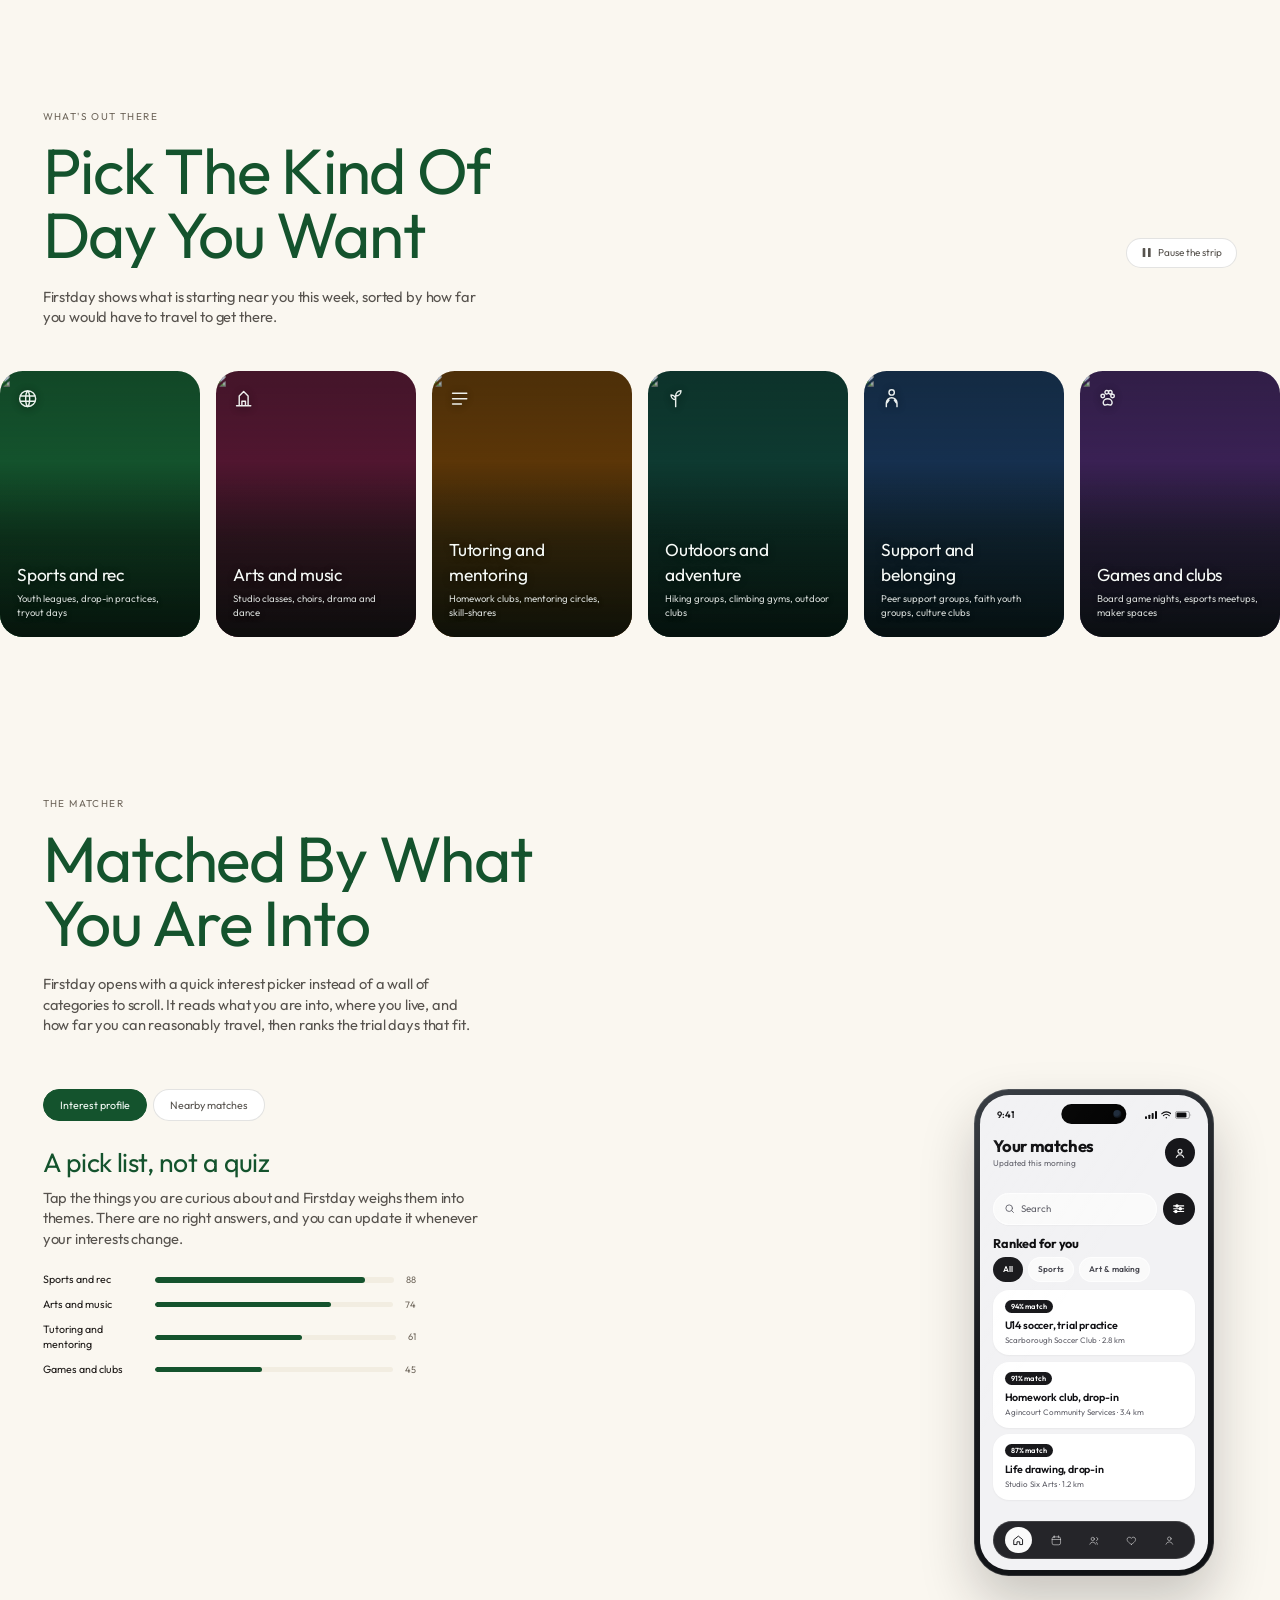
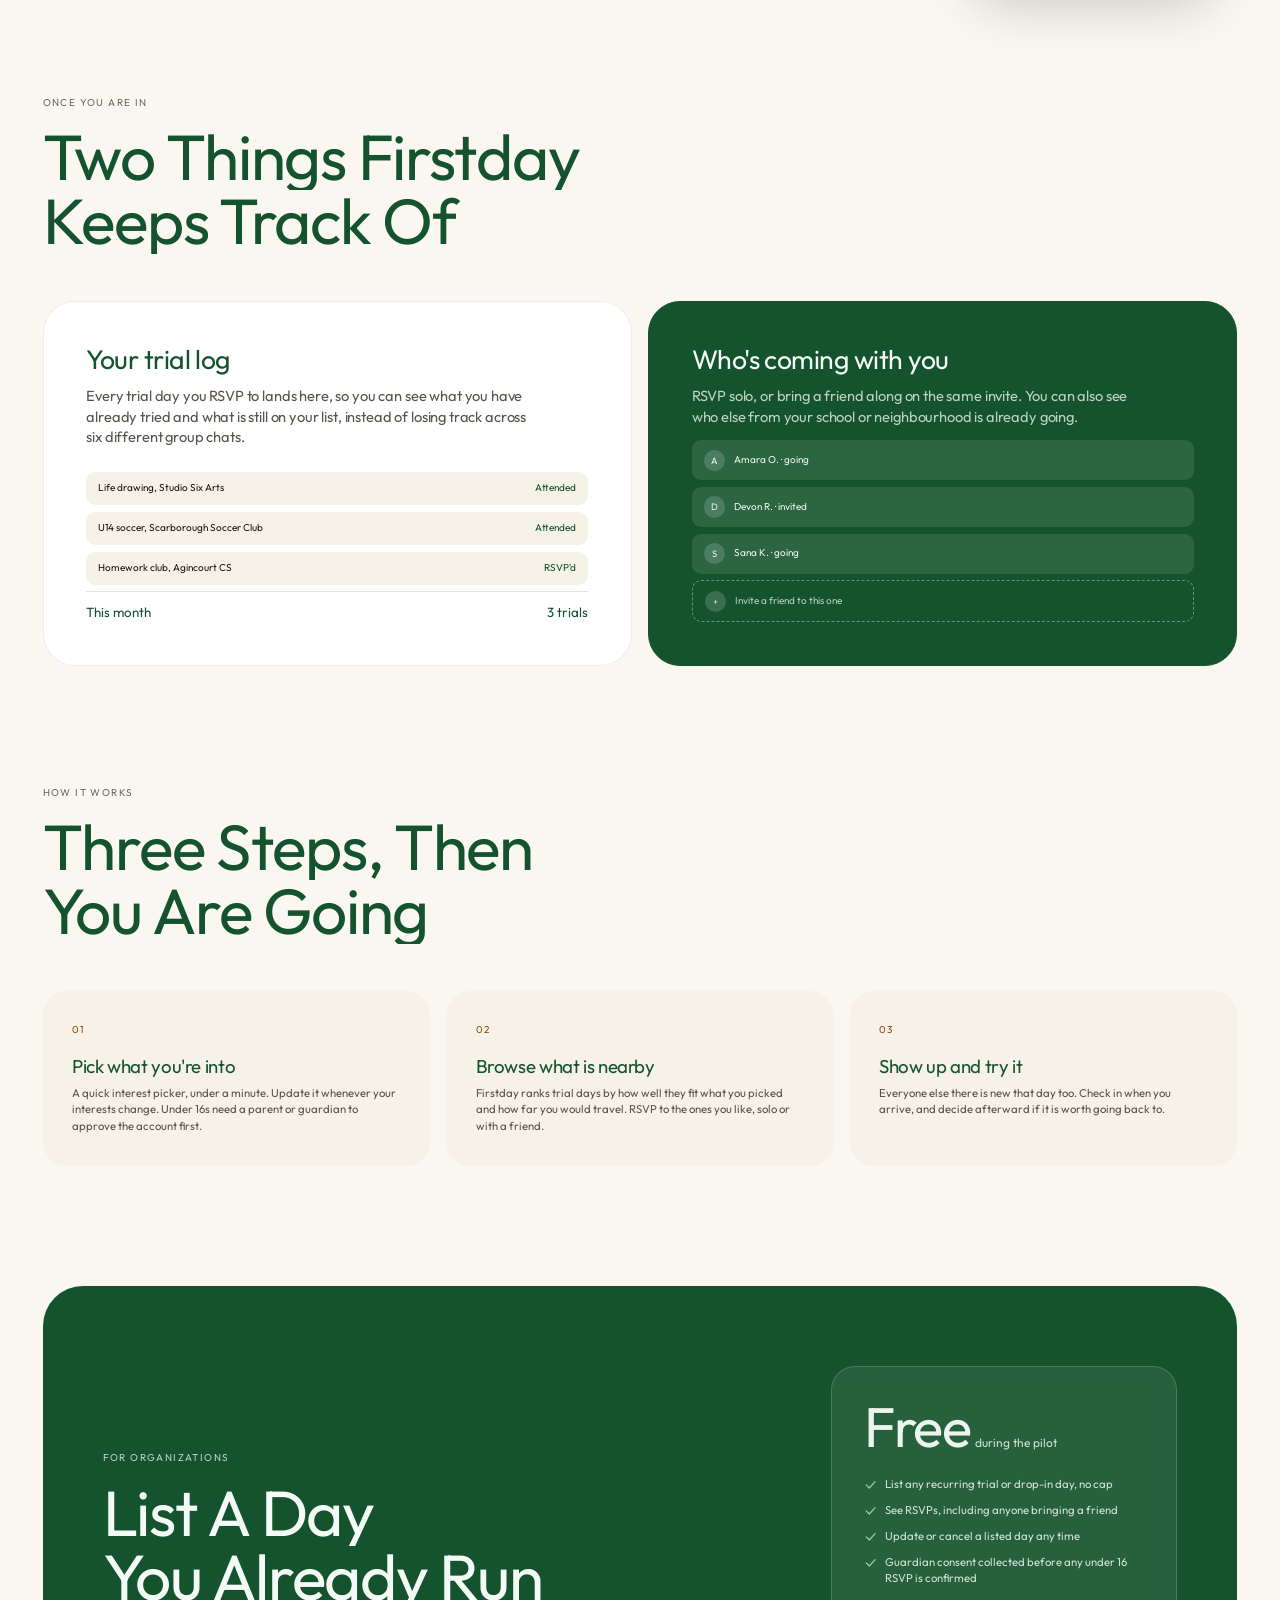
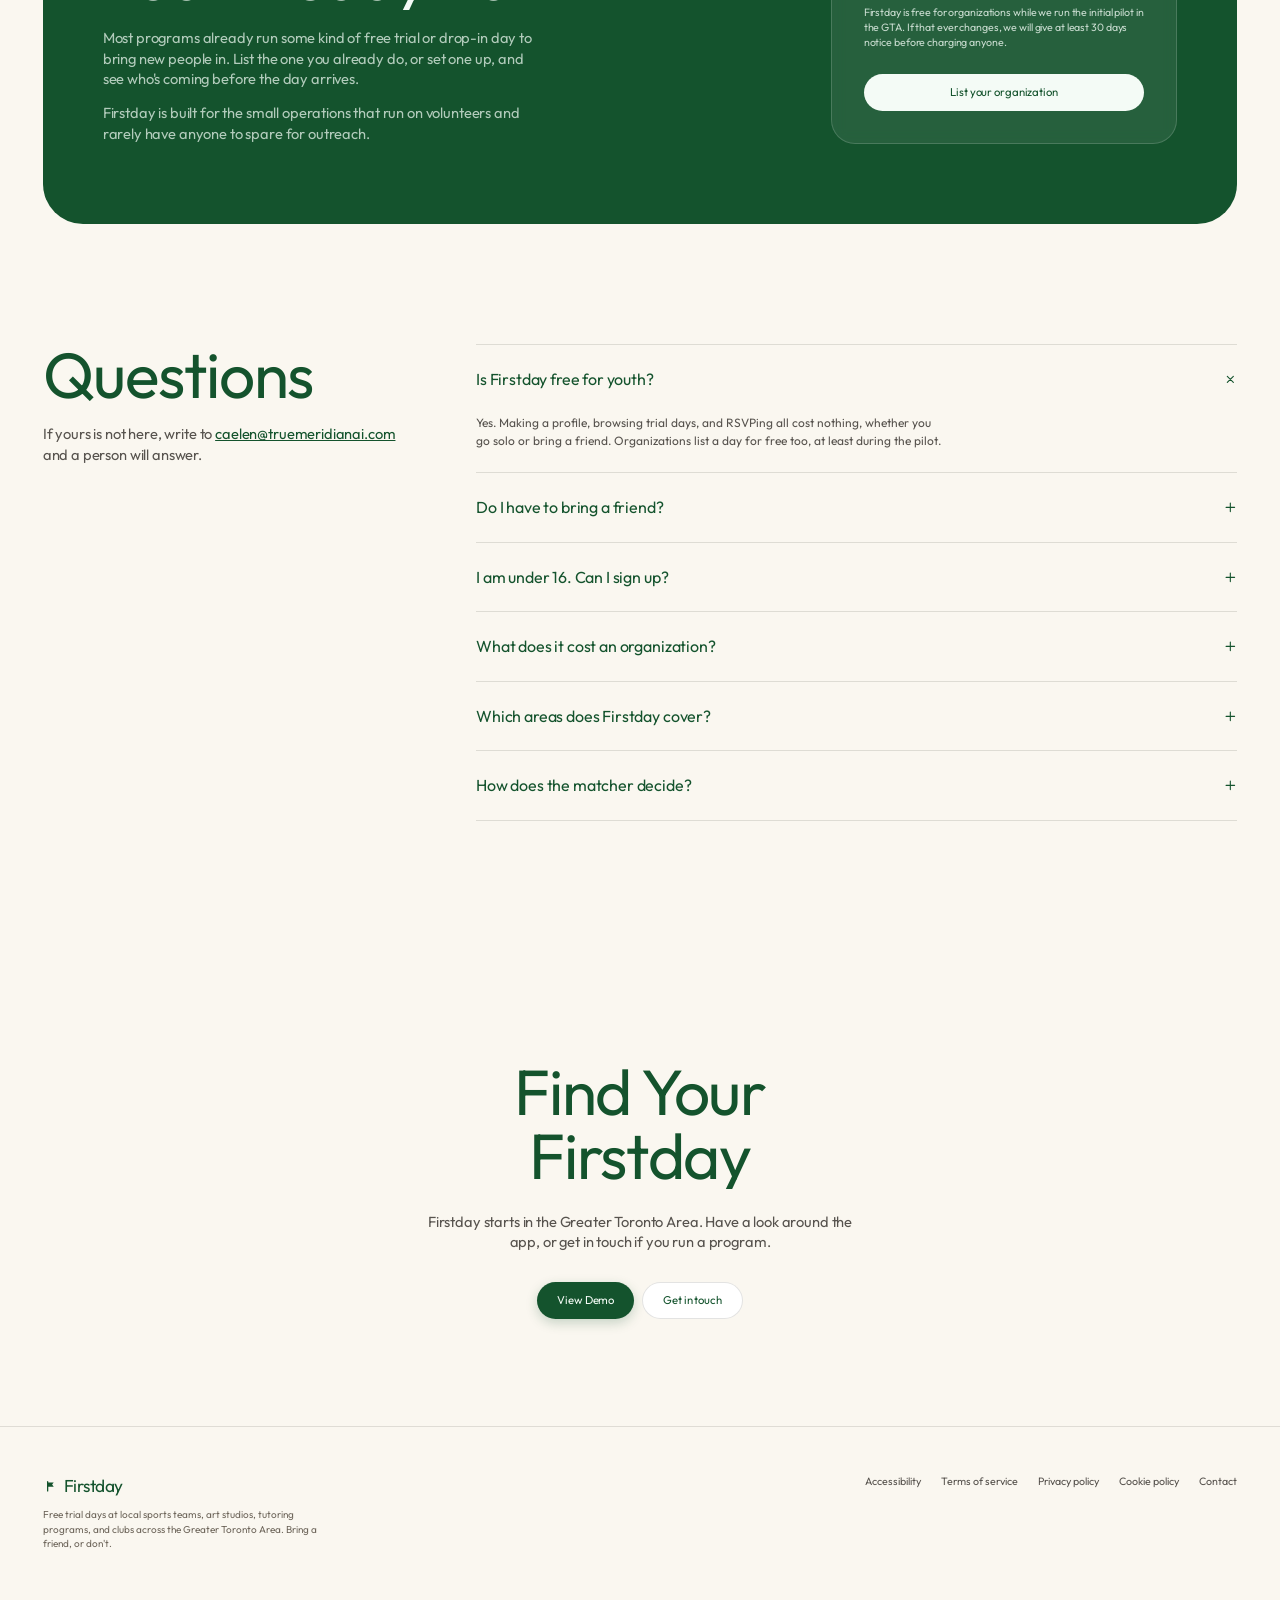
==== commit da24452b: "Run the real app on the matcher phone too The matcher's prop was still the old dark mock — green acc" ====
--- a/index.html
+++ b/index.html
@@ -265,27 +265,78 @@
     </div>
 
     <div data-reveal>
+      <!-- The app's own Discover chrome, holding the matcher's ranked list.
+           Same tokens the 3D device's texture is painted from (see the :root
+           block at the top of assets/js/screen.js): light canvas, glass
+           search, solid-dark active chip, paper cards, floating dark dock. -->
       <div class="prop" aria-hidden="true">
-        <div class="screen">
-          <div class="notch"></div>
-          <div class="scr scr--home" style="opacity:1">
-            <div class="scr__status"><span>9:41</span><span>GTA</span></div>
-            <p class="scr__hello">Your matches<br><span>Updated this morning</span></p>
-            <div class="mini-card">
-              <div class="mini-card__tag">94% match</div>
-              <div class="mini-card__title">U14 soccer, trial practice</div>
-              <div class="mini-card__meta">Scarborough Soccer Club &middot; 2.8 km</div>
-            </div>
-            <div class="mini-card">
-              <div class="mini-card__tag">91% match</div>
-              <div class="mini-card__title">Homework club, drop-in</div>
-              <div class="mini-card__meta">Agincourt Community Services &middot; 3.4 km</div>
-            </div>
-            <div class="mini-card">
-              <div class="mini-card__tag">87% match</div>
-              <div class="mini-card__title">Life drawing, drop-in</div>
-              <div class="mini-card__meta">Studio Six Arts &middot; 1.2 km</div>
-            </div>
+        <div class="screen screen--app">
+          <div class="island"></div>
+          <div class="app">
+
+            <div class="app__status">
+              <span>9:41</span>
+              <span class="app__status-icons">
+                <svg viewBox="0 0 18 12" fill="currentColor"><rect x="0" y="8" width="3" height="4" rx="1"/><rect x="5" y="5.5" width="3" height="6.5" rx="1"/><rect x="10" y="3" width="3" height="9" rx="1"/><rect x="15" y="0" width="3" height="12" rx="1"/></svg>
+                <svg viewBox="0 0 16 12" fill="none" stroke="currentColor" stroke-width="1.6" stroke-linecap="round"><path d="M1 4.2a10 10 0 0 1 14 0"/><path d="M3.6 7a6.4 6.4 0 0 1 8.8 0"/><circle cx="8" cy="10.2" r="1.1" fill="currentColor" stroke="none"/></svg>
+                <svg viewBox="0 0 26 12" fill="none"><rect x="0.6" y="0.6" width="21" height="10.8" rx="3" stroke="currentColor" stroke-opacity="0.45" stroke-width="1.2"/><rect x="2.2" y="2.2" width="15" height="7.6" rx="1.8" fill="currentColor"/><path d="M23.4 4.2v3.6a2.6 2.6 0 0 0 0-3.6z" fill="currentColor" fill-opacity="0.45"/></svg>
+              </span>
+            </div>
+
+            <div class="app__head">
+              <div>
+                <p class="app__hello">Your matches</p>
+                <p class="app__sub">Updated this morning</p>
+              </div>
+              <span class="app__avatar">
+                <svg viewBox="0 0 24 24" fill="none" stroke="currentColor" stroke-width="1.9" stroke-linecap="round"><circle cx="12" cy="9" r="3.4"/><path d="M5.6 19.4a6.8 6.8 0 0 1 12.8 0"/></svg>
+              </span>
+            </div>
+
+            <div class="app__search">
+              <span class="app__field">
+                <svg viewBox="0 0 24 24" fill="none" stroke="currentColor" stroke-width="1.9" stroke-linecap="round"><circle cx="11" cy="11" r="7"/><path d="M16.2 16.2 20 20"/></svg>
+                Search
+              </span>
+              <span class="app__filter">
+                <svg viewBox="0 0 24 24" fill="none" stroke="currentColor" stroke-width="1.9" stroke-linecap="round"><path d="M3 7h18M3 12h18M3 17h18"/><circle cx="9" cy="7" r="2.2" fill="currentColor"/><circle cx="15" cy="12" r="2.2" fill="currentColor"/><circle cx="7" cy="17" r="2.2" fill="currentColor"/></svg>
+              </span>
+            </div>
+
+            <p class="app__lead">Ranked for you</p>
+
+            <div class="app__chips">
+              <span class="app__chip is-on">All</span>
+              <span class="app__chip">Sports</span>
+              <span class="app__chip">Art &amp; making</span>
+            </div>
+
+            <div class="app__cards">
+              <div class="app__card">
+                <span class="app__pct">94% match</span>
+                <p class="app__title">U14 soccer, trial practice</p>
+                <p class="app__meta">Scarborough Soccer Club &middot; 2.8 km</p>
+              </div>
+              <div class="app__card">
+                <span class="app__pct">91% match</span>
+                <p class="app__title">Homework club, drop-in</p>
+                <p class="app__meta">Agincourt Community Services &middot; 3.4 km</p>
+              </div>
+              <div class="app__card">
+                <span class="app__pct">87% match</span>
+                <p class="app__title">Life drawing, drop-in</p>
+                <p class="app__meta">Studio Six Arts &middot; 1.2 km</p>
+              </div>
+            </div>
+
+            <div class="app__dock">
+              <span class="app__dock-btn is-on"><svg viewBox="0 0 24 24" fill="none" stroke="currentColor" stroke-width="1.8" stroke-linecap="round" stroke-linejoin="round"><path d="M4 10.4 12 4l8 6.4V20h-5.4v-5.2H9.4V20H4z"/></svg></span>
+              <span class="app__dock-btn"><svg viewBox="0 0 24 24" fill="none" stroke="currentColor" stroke-width="1.8" stroke-linecap="round"><rect x="4" y="5.5" width="16" height="15" rx="3.4"/><path d="M8 3.4v3.6M16 3.4v3.6M4 10.4h16"/></svg></span>
+              <span class="app__dock-btn"><svg viewBox="0 0 24 24" fill="none" stroke="currentColor" stroke-width="1.8" stroke-linecap="round"><circle cx="9" cy="9.4" r="3.1"/><path d="M3.4 19.4a5.9 5.9 0 0 1 11.2 0M16.4 6.6a3 3 0 0 1 0 5.8M18 19.4a5.6 5.6 0 0 0-2.2-4"/></svg></span>
+              <span class="app__dock-btn"><svg viewBox="0 0 24 24" fill="none" stroke="currentColor" stroke-width="1.8" stroke-linecap="round" stroke-linejoin="round"><path d="M12 19.6c6.3-3.9 8-6.6 8-9.4a4.2 4.2 0 0 0-8-1.8 4.2 4.2 0 0 0-8 1.8c0 2.8 1.7 5.5 8 9.4z"/></svg></span>
+              <span class="app__dock-btn"><svg viewBox="0 0 24 24" fill="none" stroke="currentColor" stroke-width="1.8" stroke-linecap="round"><circle cx="12" cy="9" r="3.4"/><path d="M5.6 19.4a6.8 6.8 0 0 1 12.8 0"/></svg></span>
+            </div>
+
           </div>
         </div>
       </div>
--- a/assets/css/styles.css
+++ b/assets/css/styles.css
@@ -1212,19 +1212,240 @@
   white-space: nowrap;
 }
 
-/* phone frame used as a static prop in the matcher */
+/* phone frame used as a static prop in the matcher.
+
+   Everything inside is sized against --u rather than --px, so narrowing the
+   frame narrows its contents with it. The old fixed-unit mock could not be
+   shrunk — re-counting the frame alone pushed the copy straight through the
+   bottom — which is why the phone-width rule below scales the unit instead
+   of the box. */
 .prop {
+  --u: var(--px);
   position: relative;
-  width: calc(360 * var(--px));
-  height: calc(730 * var(--px));
+  width: calc(360 * var(--u));
+  height: calc(730 * var(--u));
   margin-inline: auto;
-  border-radius: calc(52 * var(--px));
-  padding: calc(9 * var(--px));
+  border-radius: calc(52 * var(--u));
+  padding: calc(9 * var(--u));
   background: linear-gradient(155deg, #3a3f45, #17191d 45%, #101215);
-  box-shadow: 0 calc(40 * var(--px)) calc(80 * var(--px)) rgba(28, 25, 23, 0.22),
+  box-shadow: 0 calc(40 * var(--u)) calc(80 * var(--u)) rgba(28, 25, 23, 0.22),
               inset 0 0 0 1px rgba(255, 255, 255, 0.13);
 }
-.prop .screen { border-radius: calc(44 * var(--px)); }
+.prop .screen { border-radius: calc(44 * var(--u)); }
+.prop .island {
+  top: calc(13 * var(--u));
+  width: calc(98 * var(--u));
+  height: calc(30 * var(--u));
+}
+
+/* ---------- the app's Discover chrome ----------
+   Reproduced from the same :root tokens assets/js/screen.js paints the 3D
+   device's texture from, so the two devices on the page are running the same
+   build of the app rather than two different guesses at it. */
+.screen--app {
+  background: #f2f2f4;
+  color: #0c0c0e;
+}
+.app { position: absolute; inset: 0; }
+
+.app__status {
+  position: absolute;
+  top: calc(19 * var(--u));
+  left: calc(26 * var(--u));
+  right: calc(24 * var(--u));
+  z-index: 7;
+  display: flex;
+  align-items: center;
+  justify-content: space-between;
+  font-size: calc(14 * var(--u));
+  font-weight: 600;
+}
+.app__status-icons { display: flex; align-items: center; gap: calc(5 * var(--u)); }
+.app__status-icons svg { height: calc(12 * var(--u)); width: auto; }
+
+.app__head {
+  position: absolute;
+  top: calc(62 * var(--u));
+  left: calc(20 * var(--u));
+  right: calc(20 * var(--u));
+  display: flex;
+  align-items: center;
+  justify-content: space-between;
+  gap: calc(12 * var(--u));
+}
+.app__hello {
+  font-size: calc(25 * var(--u));
+  font-weight: 700;
+  letter-spacing: -0.022em;
+  line-height: 1.1;
+}
+.app__sub {
+  font-size: calc(12.5 * var(--u));
+  color: #5f5f68;
+  margin-top: calc(3 * var(--u));
+}
+.app__avatar {
+  flex: none;
+  width: calc(44 * var(--u));
+  height: calc(44 * var(--u));
+  border-radius: 50%;
+  background: #17171b;
+  color: #fafafa;
+  display: grid;
+  place-items: center;
+}
+.app__avatar svg { width: calc(21 * var(--u)); height: calc(21 * var(--u)); }
+
+/* Translucent white over a light canvas resolves to a near-white fill, so the
+   glass is carried by the bright hairline rather than the tint. */
+.app__search {
+  position: absolute;
+  top: calc(146 * var(--u));
+  left: calc(20 * var(--u));
+  right: calc(20 * var(--u));
+  display: flex;
+  align-items: center;
+  gap: calc(8 * var(--u));
+}
+.app__field {
+  flex: 1;
+  height: calc(48 * var(--u));
+  border-radius: calc(999 * var(--u));
+  background: rgba(255, 255, 255, 0.62);
+  box-shadow: inset 0 0 0 1px rgba(255, 255, 255, 0.76),
+              0 calc(1 * var(--u)) calc(2 * var(--u)) rgba(12, 12, 14, 0.04);
+  display: flex;
+  align-items: center;
+  gap: calc(9 * var(--u));
+  padding-inline: calc(16 * var(--u));
+  font-size: calc(14.5 * var(--u));
+  color: #5f5f68;
+}
+.app__field svg { width: calc(17 * var(--u)); height: calc(17 * var(--u)); flex: none; }
+.app__filter {
+  flex: none;
+  width: calc(48 * var(--u));
+  height: calc(48 * var(--u));
+  border-radius: 50%;
+  background: #18181b;
+  color: #fff;
+  display: grid;
+  place-items: center;
+}
+.app__filter svg { width: calc(20 * var(--u)); height: calc(20 * var(--u)); }
+
+.app__lead {
+  position: absolute;
+  top: calc(208 * var(--u));
+  left: calc(20 * var(--u));
+  font-size: calc(19 * var(--u));
+  font-weight: 700;
+  letter-spacing: -0.02em;
+}
+
+.app__chips {
+  position: absolute;
+  top: calc(242 * var(--u));
+  left: calc(20 * var(--u));
+  right: calc(20 * var(--u));
+  display: flex;
+  gap: calc(7 * var(--u));
+}
+.app__chip {
+  height: calc(38 * var(--u));
+  border-radius: calc(999 * var(--u));
+  padding-inline: calc(15 * var(--u));
+  display: grid;
+  place-items: center;
+  font-size: calc(12.5 * var(--u));
+  font-weight: 600;
+  color: #4a4a52;
+  background: rgba(255, 255, 255, 0.62);
+  box-shadow: inset 0 0 0 1px rgba(255, 255, 255, 0.76);
+  white-space: nowrap;
+}
+.app__chip.is-on {
+  background: #18181b;
+  color: #fff;
+  box-shadow: none;
+}
+
+.app__cards {
+  position: absolute;
+  top: calc(292 * var(--u));
+  left: calc(20 * var(--u));
+  right: calc(20 * var(--u));
+  display: flex;
+  flex-direction: column;
+  gap: calc(10 * var(--u));
+}
+.app__card {
+  background: #fff;
+  border-radius: calc(24 * var(--u));
+  padding: calc(15 * var(--u)) calc(17 * var(--u));
+  box-shadow: 0 calc(1 * var(--u)) calc(3 * var(--u)) rgba(12, 12, 14, 0.05);
+}
+/* flex, not inline-block: as an inline box the badge sat on a line box whose
+   leading added 24 units of dead height to every card, which was enough over
+   three cards to push the list into the dock. */
+.app__pct {
+  display: flex;
+  align-items: center;
+  width: fit-content;
+  line-height: 1;
+  font-size: calc(11 * var(--u));
+  font-weight: 600;
+  letter-spacing: 0.02em;
+  color: #fff;
+  background: #18181b;
+  border-radius: calc(999 * var(--u));
+  padding: calc(4 * var(--u)) calc(9 * var(--u));
+}
+/* These are paragraphs, so they carry the sheet's prose bottom margin. Inside
+   a card that is 28 units of dead height each, and over three cards it was
+   enough to run the list under the dock. */
+.app__title {
+  font-size: calc(16 * var(--u));
+  font-weight: 600;
+  letter-spacing: -0.018em;
+  line-height: 1.2;
+  color: #101014;
+  margin: calc(9 * var(--u)) 0 0;
+}
+.app__meta {
+  font-size: calc(12 * var(--u));
+  line-height: 1.35;
+  color: #5f5f68;
+  margin: calc(5 * var(--u)) 0 0;
+}
+.app__hello, .app__sub, .app__lead { margin: 0; }
+.app__sub { margin-top: calc(3 * var(--u)); }
+
+/* The app's floating dock: dark glass, clear of the bottom edge. */
+.app__dock {
+  position: absolute;
+  left: calc(20 * var(--u));
+  right: calc(20 * var(--u));
+  bottom: calc(16 * var(--u));
+  height: calc(58 * var(--u));
+  border-radius: calc(999 * var(--u));
+  background: rgba(20, 20, 24, 0.92);
+  box-shadow: inset 0 0 0 1px rgba(255, 255, 255, 0.12);
+  display: flex;
+  align-items: center;
+  justify-content: space-around;
+  padding-inline: calc(10 * var(--u));
+}
+.app__dock-btn {
+  width: calc(40 * var(--u));
+  height: calc(40 * var(--u));
+  border-radius: 50%;
+  display: grid;
+  place-items: center;
+  color: rgba(250, 250, 250, 0.55);
+}
+.app__dock-btn svg { width: calc(19 * var(--u)); height: calc(19 * var(--u)); }
+.app__dock-btn.is-on { background: #fafafa; color: #17171b; }
 
 /* =========================================================================
    Feature cards
@@ -1533,12 +1754,13 @@
   .odo { font-size: calc(150 * var(--px)); }
   .odo__reel, .odo__strip span { height: calc(140 * var(--px)); }
 
-  /* These two frame their own mock UI, whose type is sized in the same unit.
-     Re-counting the frame without re-counting what is inside it shrinks the
-     box away from its contents, which is what pushed the matcher prop's copy
-     straight through the bottom of the phone. Both keep their counts. */
+  /* The cause card frames its own mock UI, whose type is sized in the same
+     unit. Re-counting the frame without re-counting what is inside it shrinks
+     the box away from its contents, so it keeps its count. The prop scales
+     its whole composition through --u instead: 0.806 reproduces the 290x590
+     box this rule used to set, contents included. */
   .cause { width: calc(220 * var(--px)); height: calc(300 * var(--px)); }
-  .prop { width: calc(290 * var(--px)); height: calc(590 * var(--px)); }
+  .prop { --u: calc(var(--px) * 0.806); }
   /* Three columns needs a label column wide enough for "Tutoring and
      mentoring", which at a readable body size is most of a phone's width.
      The label takes its own row instead, and the meter and its number share
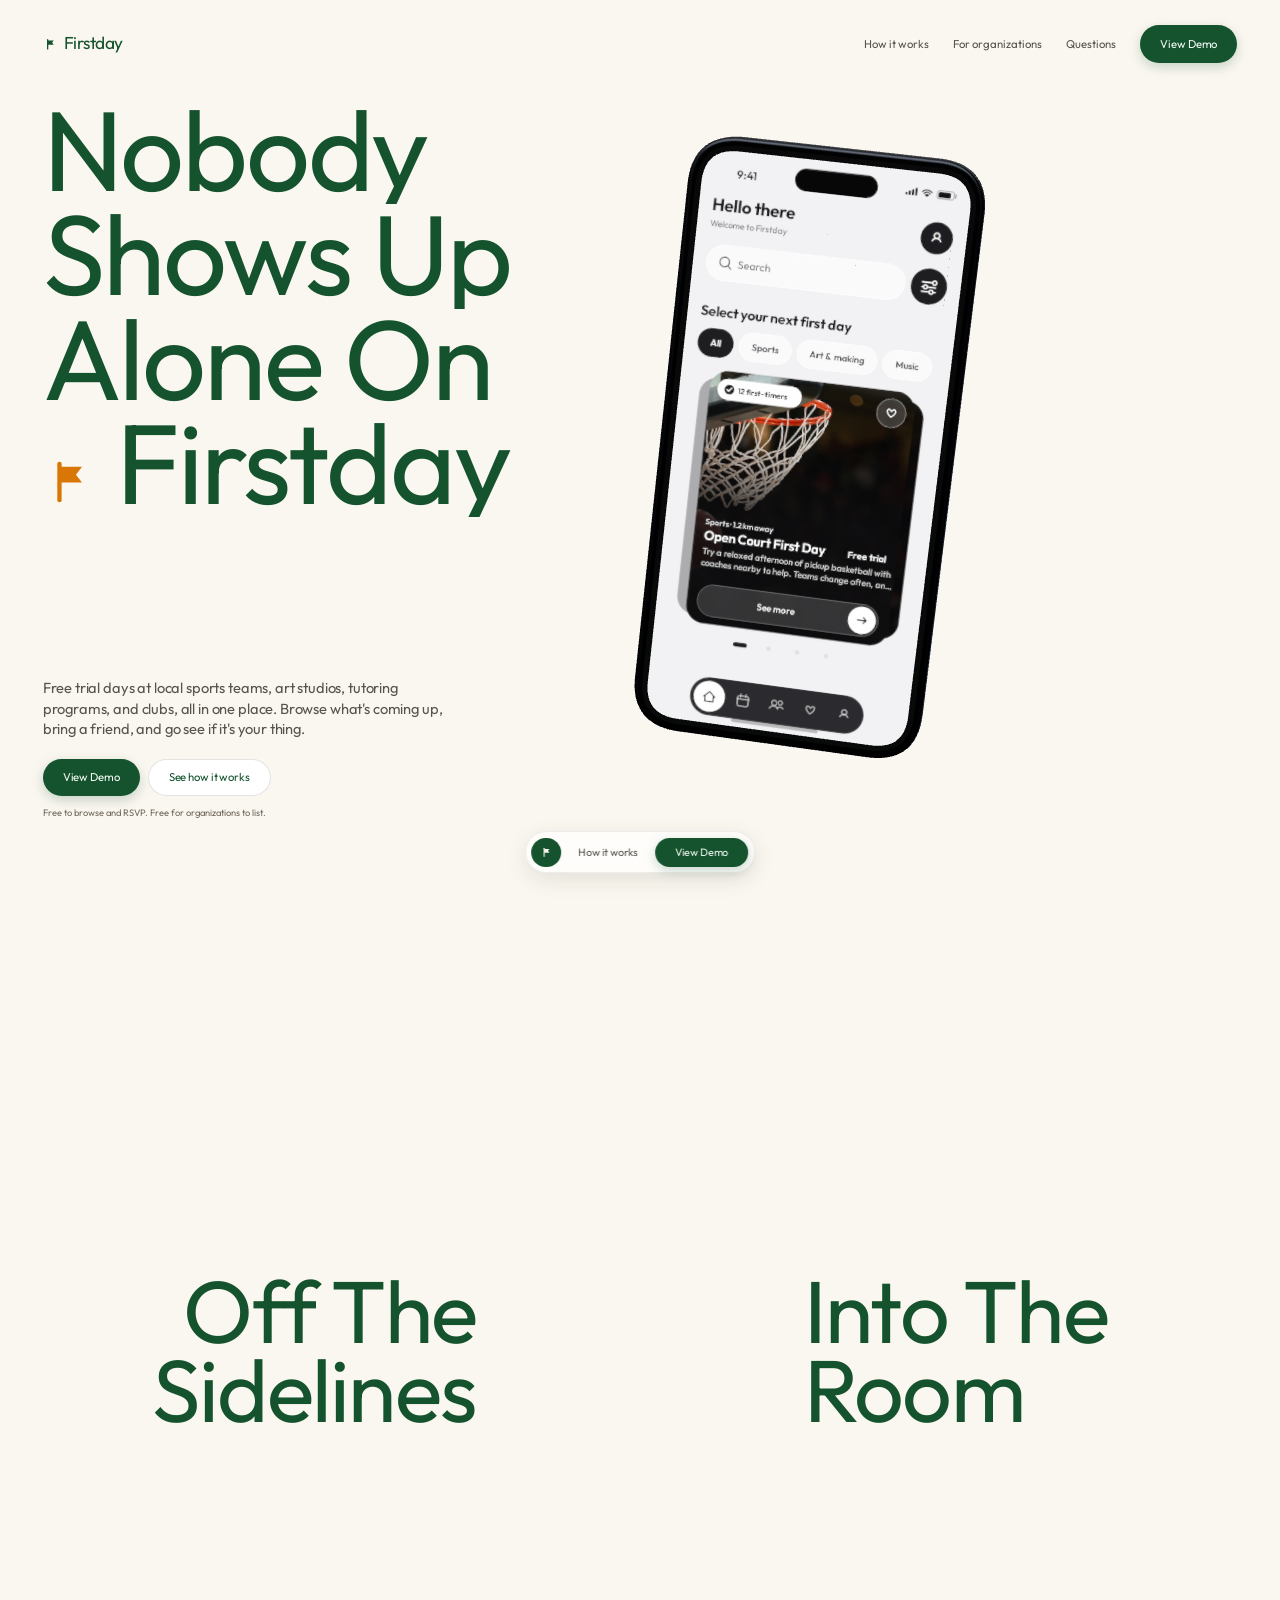
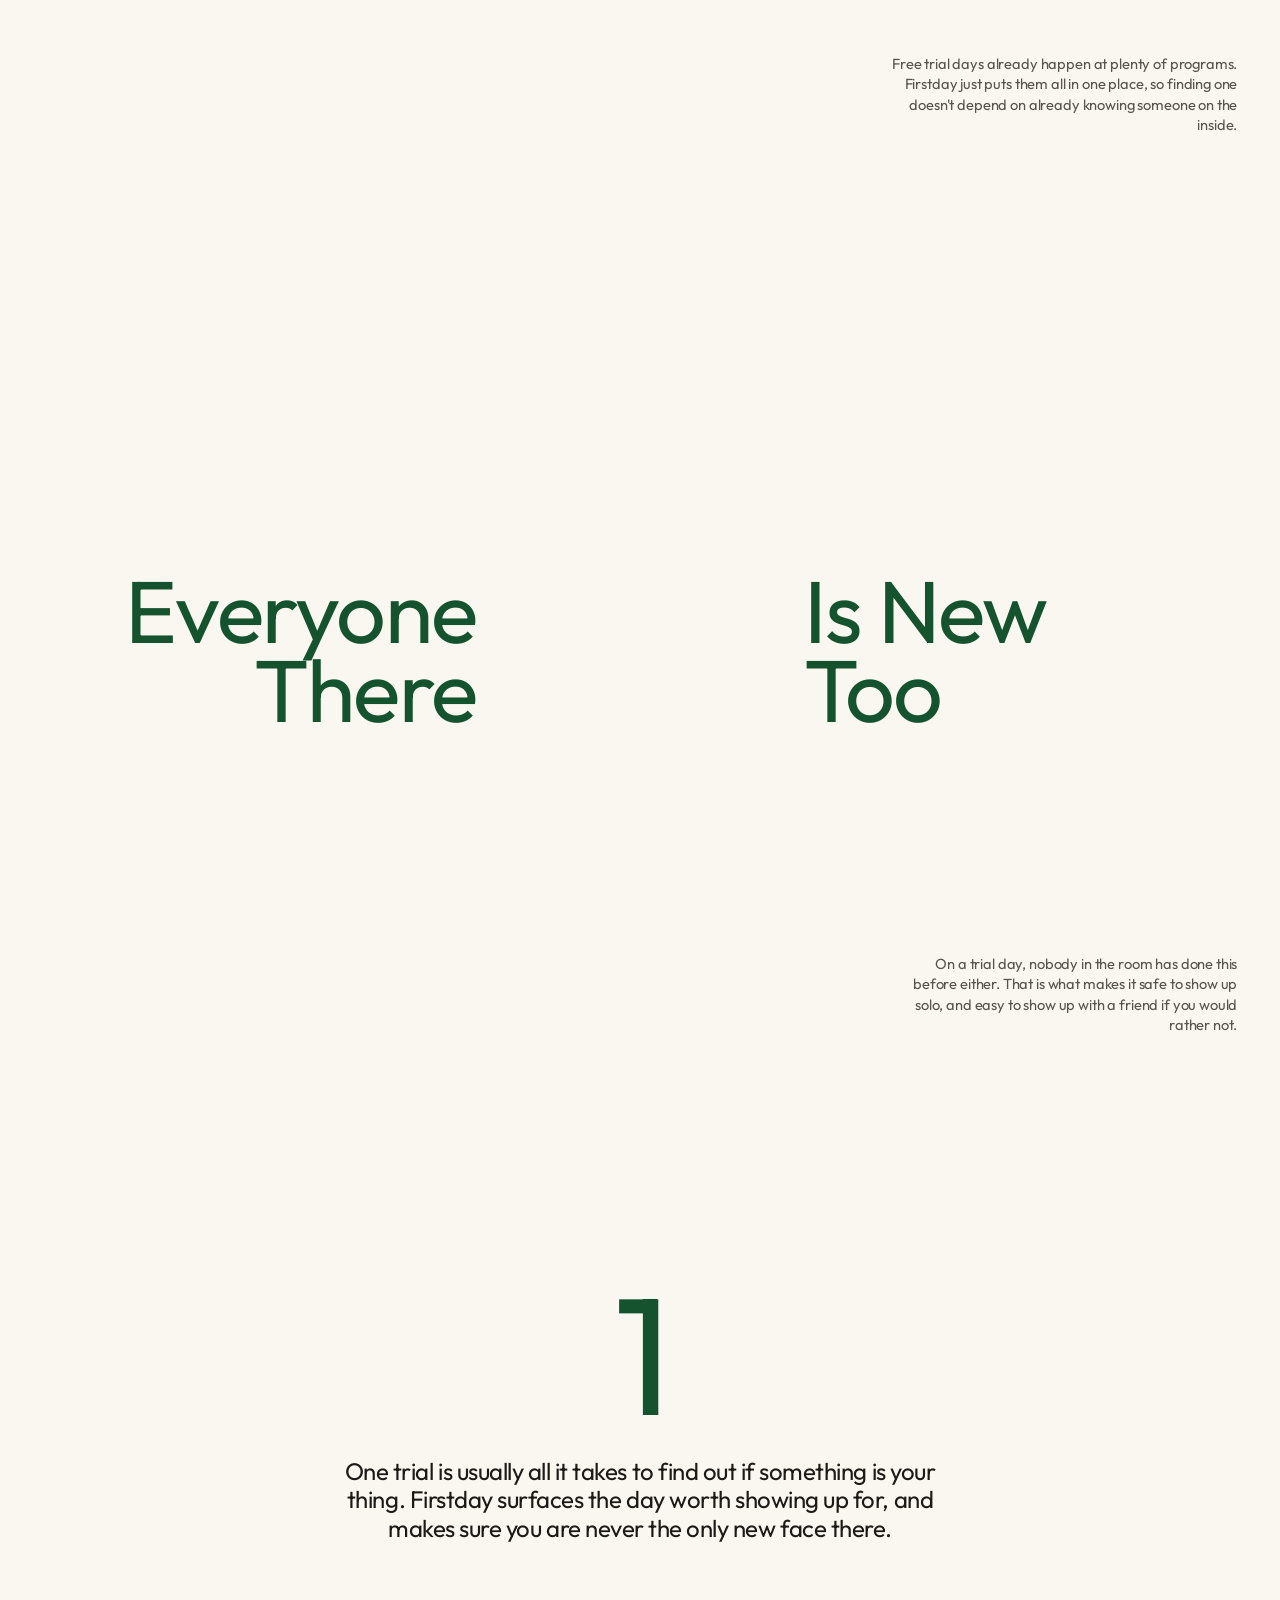
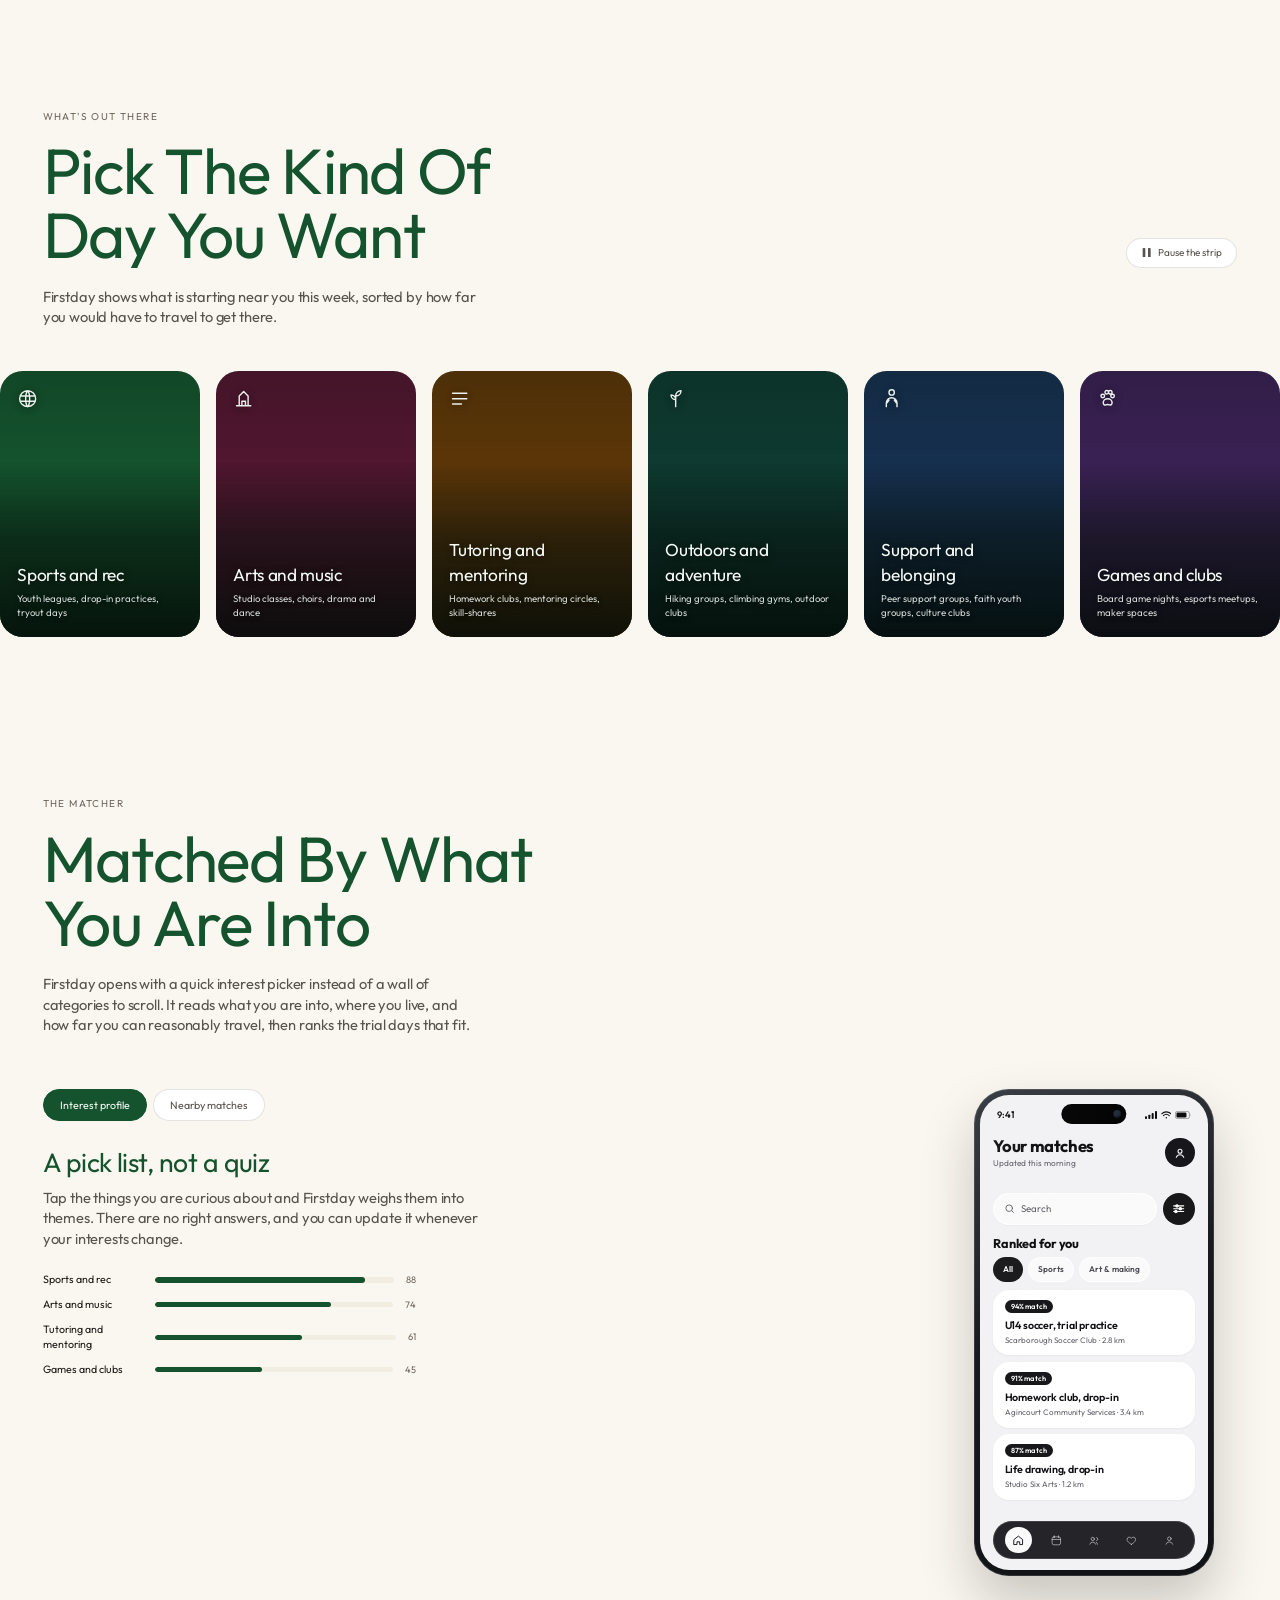
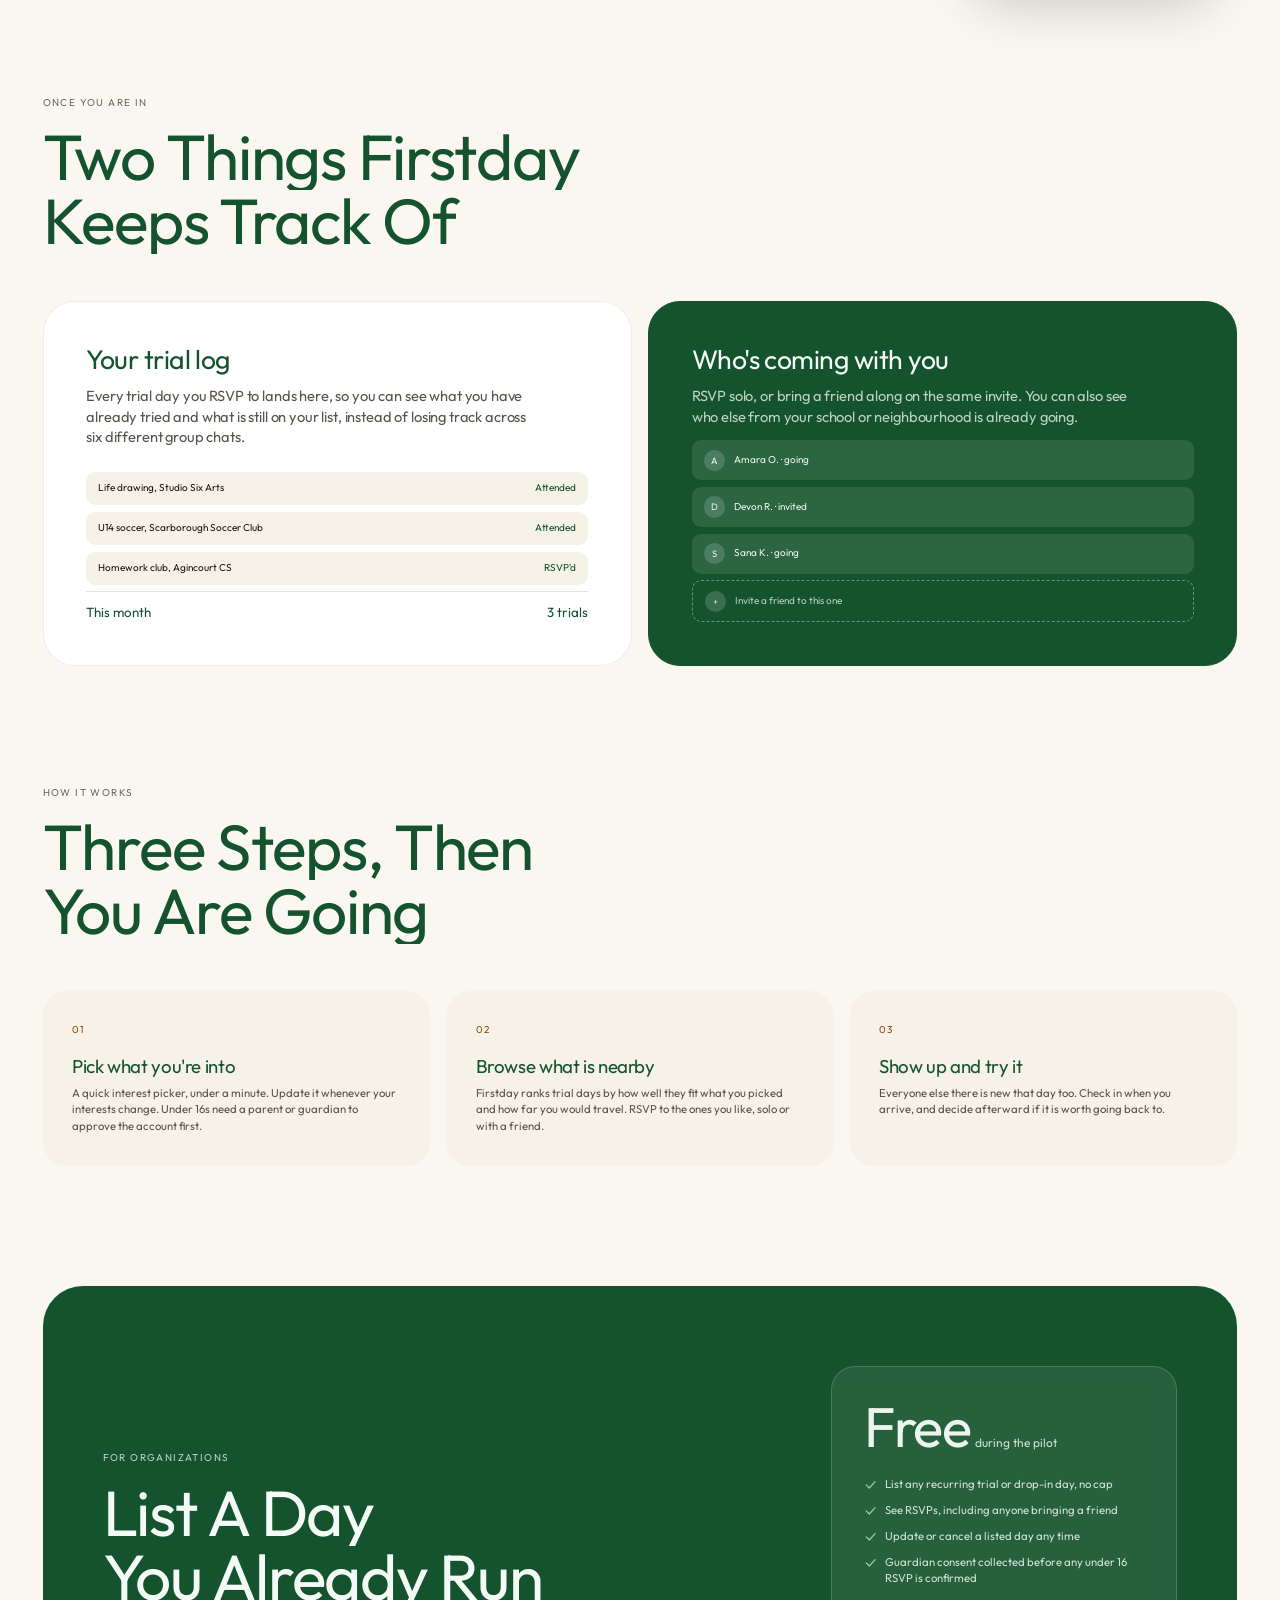
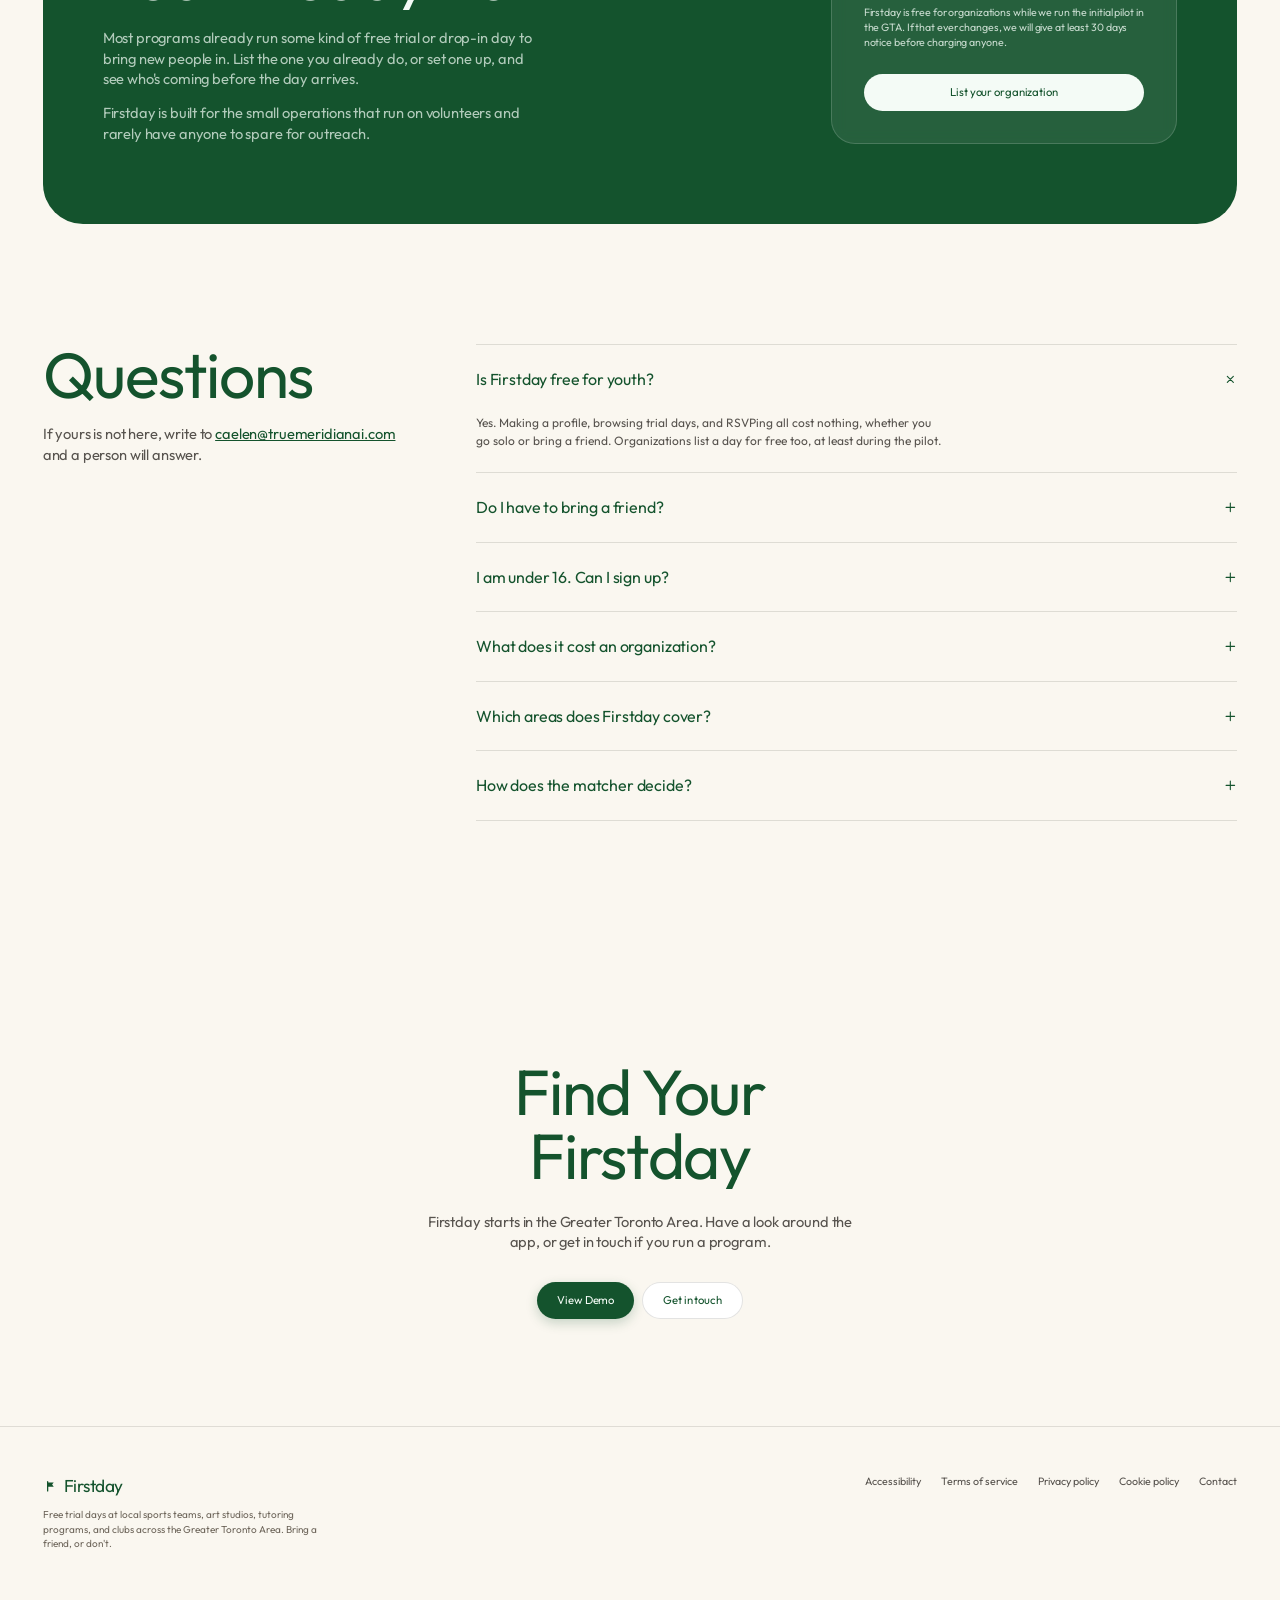
==== commit c2c1fe47: "Stop the hero's dark-mock flash, and let the pill clear the orgs card The CSS fallback behind the We" ====
--- a/index.html
+++ b/index.html
@@ -66,37 +66,78 @@
       <div class="phone" id="phone">
         <!-- front -->
         <div class="face face--front">
-          <div class="screen">
+          <div class="screen screen--app">
             <div class="island"></div>
 
-            <!-- portrait: this week -->
+            <!-- portrait: this week. Same .app markup as the matcher's
+                 static prop below — see the comment on .scr--home in
+                 styles.css for why this replaced the old dark mock. -->
             <div class="scr scr--home" id="scrHome">
-              <div class="scr__status">
-                <span>9:41</span>
-                <span class="scr__icons">
-                  <svg viewBox="0 0 18 12" fill="currentColor" aria-hidden="true"><rect x="0" y="8" width="3" height="4" rx="1"/><rect x="5" y="5.5" width="3" height="6.5" rx="1"/><rect x="10" y="3" width="3" height="9" rx="1"/><rect x="15" y="0" width="3" height="12" rx="1"/></svg>
-                  <svg viewBox="0 0 16 12" fill="none" stroke="currentColor" stroke-width="1.6" stroke-linecap="round" aria-hidden="true"><path d="M1 4.2a10 10 0 0 1 14 0"/><path d="M3.6 7a6.4 6.4 0 0 1 8.8 0"/><circle cx="8" cy="10.2" r="1.1" fill="currentColor" stroke="none"/></svg>
-                  <svg viewBox="0 0 26 12" fill="none" aria-hidden="true"><rect x="0.6" y="0.6" width="21" height="10.8" rx="3" stroke="currentColor" stroke-opacity="0.5" stroke-width="1.2"/><rect x="2.2" y="2.2" width="15" height="7.6" rx="1.8" fill="currentColor"/><path d="M23.4 4.2v3.6a2.6 2.6 0 0 0 0-3.6z" fill="currentColor" fill-opacity="0.5"/></svg>
-                </span>
-              </div>
-              <p class="scr__hello">This week, Amara.<br><span>2 trial days saved, 1 starting Friday.</span></p>
-
-              <div class="mini-card">
-                <div class="mini-card__tag">Saturday &middot; RSVP'd</div>
-                <div class="mini-card__title">Life drawing, drop-in</div>
-                <div class="mini-card__meta">Studio Six Arts &middot; 10:00 to 11:30 &middot; 1.2 km</div>
-              </div>
-
-              <div class="mini-card">
-                <div class="mini-card__tag">Friday &middot; RSVP'd</div>
-                <div class="mini-card__title">U14 soccer, trial practice</div>
-                <div class="mini-card__meta">Scarborough Soccer Club &middot; 18:00 to 19:30 &middot; 2.8 km</div>
-              </div>
-
-              <div class="mini-card">
-                <div class="mini-card__title">Spots filling up</div>
-                <div class="mini-card__meta">12 of 20 already going Friday</div>
-                <div class="mini-bar"><i></i></div>
+              <div class="app">
+
+                <div class="app__status">
+                  <span>9:41</span>
+                  <span class="app__status-icons">
+                    <svg viewBox="0 0 18 12" fill="currentColor"><rect x="0" y="8" width="3" height="4" rx="1"/><rect x="5" y="5.5" width="3" height="6.5" rx="1"/><rect x="10" y="3" width="3" height="9" rx="1"/><rect x="15" y="0" width="3" height="12" rx="1"/></svg>
+                    <svg viewBox="0 0 16 12" fill="none" stroke="currentColor" stroke-width="1.6" stroke-linecap="round"><path d="M1 4.2a10 10 0 0 1 14 0"/><path d="M3.6 7a6.4 6.4 0 0 1 8.8 0"/><circle cx="8" cy="10.2" r="1.1" fill="currentColor" stroke="none"/></svg>
+                    <svg viewBox="0 0 26 12" fill="none"><rect x="0.6" y="0.6" width="21" height="10.8" rx="3" stroke="currentColor" stroke-opacity="0.45" stroke-width="1.2"/><rect x="2.2" y="2.2" width="15" height="7.6" rx="1.8" fill="currentColor"/><path d="M23.4 4.2v3.6a2.6 2.6 0 0 0 0-3.6z" fill="currentColor" fill-opacity="0.45"/></svg>
+                  </span>
+                </div>
+
+                <div class="app__head">
+                  <div>
+                    <p class="app__hello">Your matches</p>
+                    <p class="app__sub">Updated this morning</p>
+                  </div>
+                  <span class="app__avatar">
+                    <svg viewBox="0 0 24 24" fill="none" stroke="currentColor" stroke-width="1.9" stroke-linecap="round"><circle cx="12" cy="9" r="3.4"/><path d="M5.6 19.4a6.8 6.8 0 0 1 12.8 0"/></svg>
+                  </span>
+                </div>
+
+                <div class="app__search">
+                  <span class="app__field">
+                    <svg viewBox="0 0 24 24" fill="none" stroke="currentColor" stroke-width="1.9" stroke-linecap="round"><circle cx="11" cy="11" r="7"/><path d="M16.2 16.2 20 20"/></svg>
+                    Search
+                  </span>
+                  <span class="app__filter">
+                    <svg viewBox="0 0 24 24" fill="none" stroke="currentColor" stroke-width="1.9" stroke-linecap="round"><path d="M3 7h18M3 12h18M3 17h18"/><circle cx="9" cy="7" r="2.2" fill="currentColor"/><circle cx="15" cy="12" r="2.2" fill="currentColor"/><circle cx="7" cy="17" r="2.2" fill="currentColor"/></svg>
+                  </span>
+                </div>
+
+                <p class="app__lead">Ranked for you</p>
+
+                <div class="app__chips">
+                  <span class="app__chip is-on">All</span>
+                  <span class="app__chip">Sports</span>
+                  <span class="app__chip">Art &amp; making</span>
+                </div>
+
+                <div class="app__cards">
+                  <div class="app__card">
+                    <span class="app__pct">94% match</span>
+                    <p class="app__title">U14 soccer, trial practice</p>
+                    <p class="app__meta">Scarborough Soccer Club &middot; 2.8 km</p>
+                  </div>
+                  <div class="app__card">
+                    <span class="app__pct">91% match</span>
+                    <p class="app__title">Homework club, drop-in</p>
+                    <p class="app__meta">Agincourt Community Services &middot; 3.4 km</p>
+                  </div>
+                  <div class="app__card">
+                    <span class="app__pct">87% match</span>
+                    <p class="app__title">Life drawing, drop-in</p>
+                    <p class="app__meta">Studio Six Arts &middot; 1.2 km</p>
+                  </div>
+                </div>
+
+                <div class="app__dock">
+                  <span class="app__dock-btn is-on"><svg viewBox="0 0 24 24" fill="none" stroke="currentColor" stroke-width="1.8" stroke-linecap="round" stroke-linejoin="round"><path d="M4 10.4 12 4l8 6.4V20h-5.4v-5.2H9.4V20H4z"/></svg></span>
+                  <span class="app__dock-btn"><svg viewBox="0 0 24 24" fill="none" stroke="currentColor" stroke-width="1.8" stroke-linecap="round"><rect x="4" y="5.5" width="16" height="15" rx="3.4"/><path d="M8 3.4v3.6M16 3.4v3.6M4 10.4h16"/></svg></span>
+                  <span class="app__dock-btn"><svg viewBox="0 0 24 24" fill="none" stroke="currentColor" stroke-width="1.8" stroke-linecap="round"><circle cx="9" cy="9.4" r="3.1"/><path d="M3.4 19.4a5.9 5.9 0 0 1 11.2 0M16.4 6.6a3 3 0 0 1 0 5.8M18 19.4a5.6 5.6 0 0 0-2.2-4"/></svg></span>
+                  <span class="app__dock-btn"><svg viewBox="0 0 24 24" fill="none" stroke="currentColor" stroke-width="1.8" stroke-linecap="round" stroke-linejoin="round"><path d="M12 19.6c6.3-3.9 8-6.6 8-9.4a4.2 4.2 0 0 0-8-1.8 4.2 4.2 0 0 0-8 1.8c0 2.8 1.7 5.5 8 9.4z"/></svg></span>
+                  <span class="app__dock-btn"><svg viewBox="0 0 24 24" fill="none" stroke="currentColor" stroke-width="1.8" stroke-linecap="round"><circle cx="12" cy="9" r="3.4"/><path d="M5.6 19.4a6.8 6.8 0 0 1 12.8 0"/></svg></span>
+                </div>
+
               </div>
             </div>
 
--- a/assets/css/styles.css
+++ b/assets/css/styles.css
@@ -719,76 +719,22 @@
   transition: opacity 0.5s var(--ease);
 }
 
-/* --- portrait home screen --- */
-.scr--home {
-  padding: calc(62 * var(--px)) calc(22 * var(--px)) calc(22 * var(--px));
-  display: flex;
-  flex-direction: column;
-  gap: calc(14 * var(--px));
-  background:
-    radial-gradient(120% 80% at 20% 0%, rgba(31, 107, 60, 0.5), transparent 60%),
-    #0a0a0b;
-}
-/* Pinned level with the Dynamic Island rather than sitting under it, which
-   is where iOS actually puts it. */
-.scr__status {
-  position: absolute;
-  top: calc(19 * var(--px));
-  left: calc(30 * var(--px));
-  right: calc(28 * var(--px));
-  z-index: 7;
-  display: flex;
-  align-items: center;
-  justify-content: space-between;
-  font-size: calc(14 * var(--px));
-  font-weight: 500;
-  color: #e9e9ef;
-}
-.scr__status svg {
-  height: calc(13 * var(--px));
-  width: auto;
-  opacity: 0.95;
-}
-.scr__icons { display: flex; align-items: center; gap: calc(5 * var(--px)); }
-.scr__hello {
-  font-size: calc(26 * var(--px));
-  line-height: 1.1;
-  letter-spacing: -0.02em;
-}
-.scr__hello span { color: rgba(233, 233, 239, 0.5); }
-.mini-card {
-  border-radius: calc(20 * var(--px));
-  padding: calc(16 * var(--px));
-  background: rgba(255, 255, 255, 0.07);
-  border: 1px solid rgba(255, 255, 255, 0.09);
-}
-.mini-card__tag {
-  font-size: calc(11 * var(--px));
-  letter-spacing: 0.1em;
-  text-transform: uppercase;
-  color: #8fd7a8;
-  margin-bottom: calc(8 * var(--px));
-}
-.mini-card__title { font-size: calc(17 * var(--px)); line-height: 1.2; }
-.mini-card__meta {
-  font-size: calc(12.5 * var(--px));
-  color: rgba(233, 233, 239, 0.55);
-  margin-top: calc(6 * var(--px));
-}
-.mini-bar {
-  margin-top: calc(12 * var(--px));
-  height: calc(6 * var(--px));
-  border-radius: calc(999 * var(--px));
-  background: rgba(255, 255, 255, 0.12);
-  overflow: hidden;
-}
-.mini-bar i {
-  display: block;
-  height: 100%;
-  width: 62%;
-  border-radius: inherit;
-  background: linear-gradient(90deg, #4ea86e, #8fd7a8);
-}
+/* --- portrait home screen ---
+   This used to be its own dark mock ("This week, Amara" over green
+   mini-cards), authored before the app existed to reproduce. It was still
+   what painted for the instant between first paint and phone3d.js adding
+   is-gl — and permanently, for anyone without WebGL — so on every load it
+   flashed the old design before the 3D device swapped in the real one.
+   Now it just runs the same .app markup the matcher's static prop uses (see
+   the comment above .screen--app): one component, two placements, so the
+   CSS build shows the current app instead of a placeholder that goes stale
+   the next time the app's design moves.
+   --u is derived from the frame's own width rather than pinned to a value
+   per breakpoint, so it tracks --pw automatically everywhere --pw is
+   redefined. 342 is .app's logical design width — the prop's 360-unit frame
+   less its 9-unit padding on each side — so this scales the whole
+   composition to fill whatever this screen actually measures. */
+.scr--home { --u: calc(var(--pw) / 342); }
 
 /* --- landscape shift screen (rotated inside the portrait glass) ---
    Absolute centring rather than grid: the child is deliberately wider than
